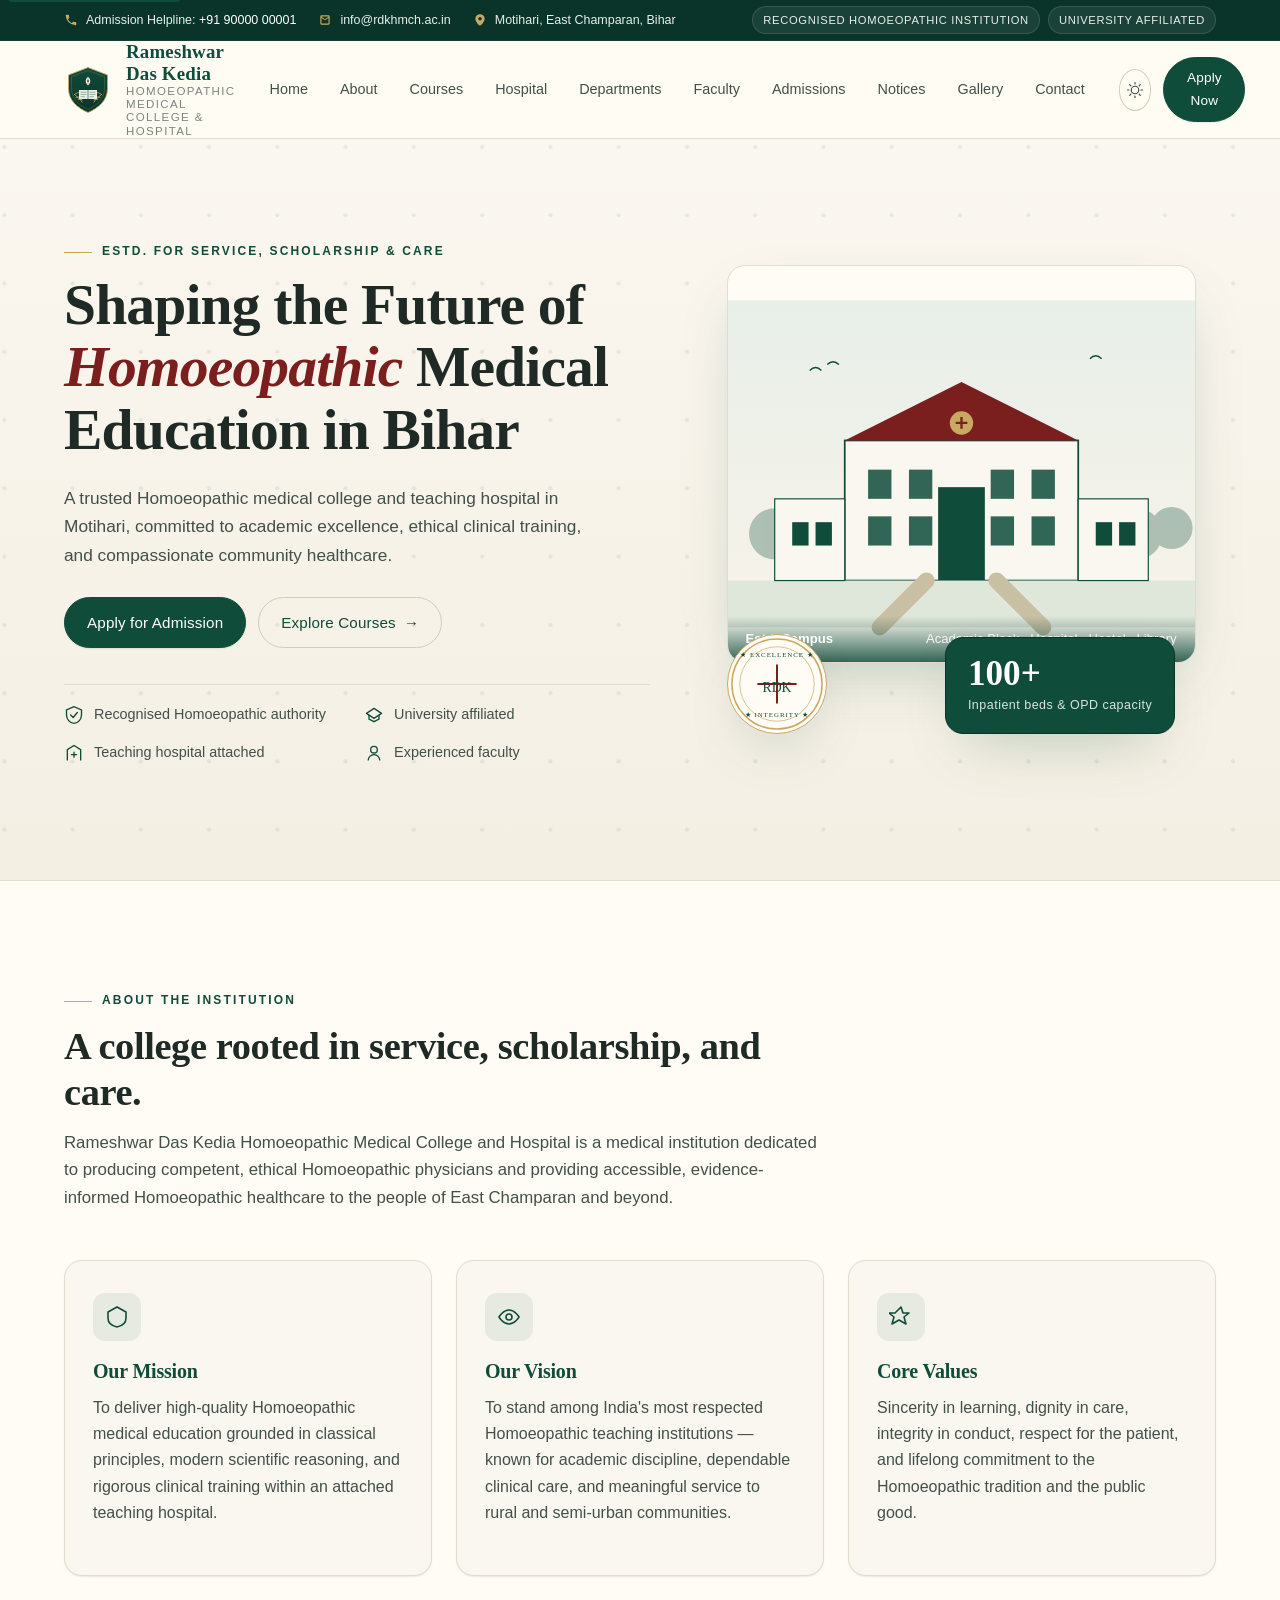
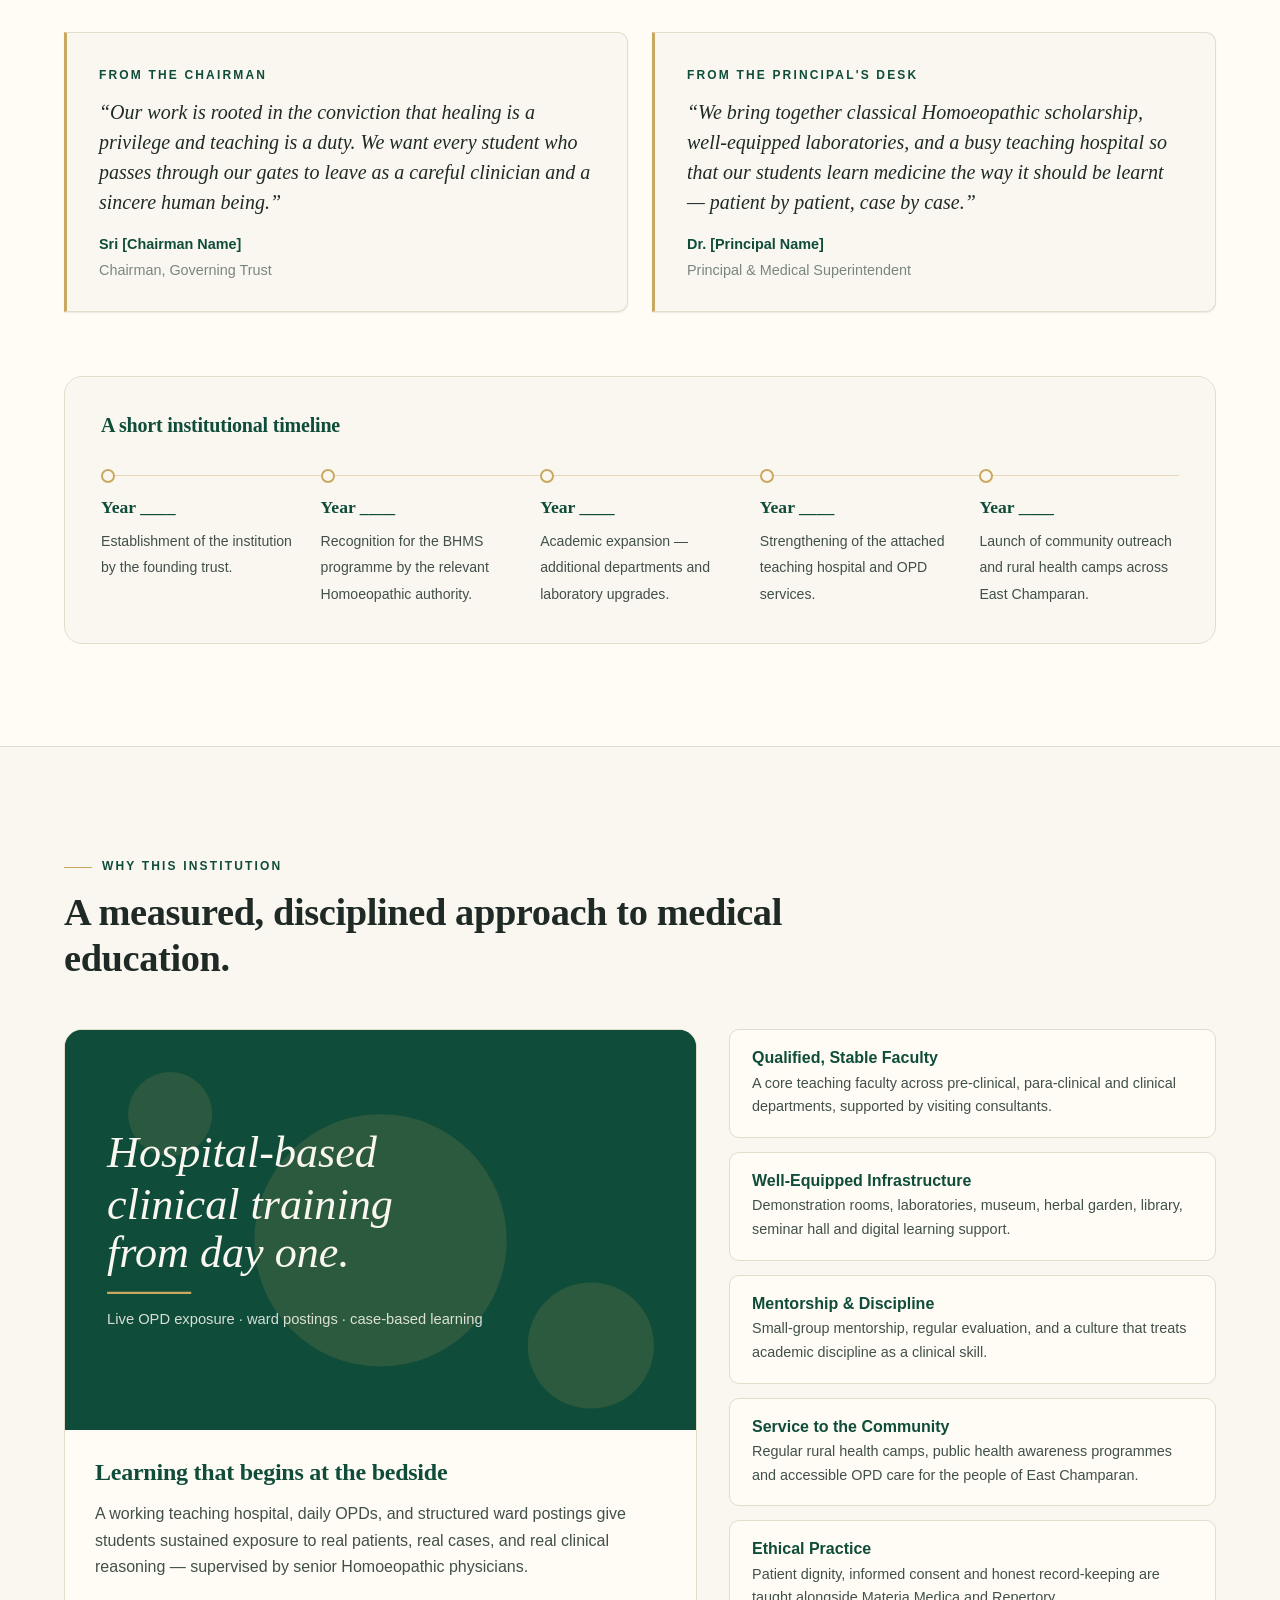
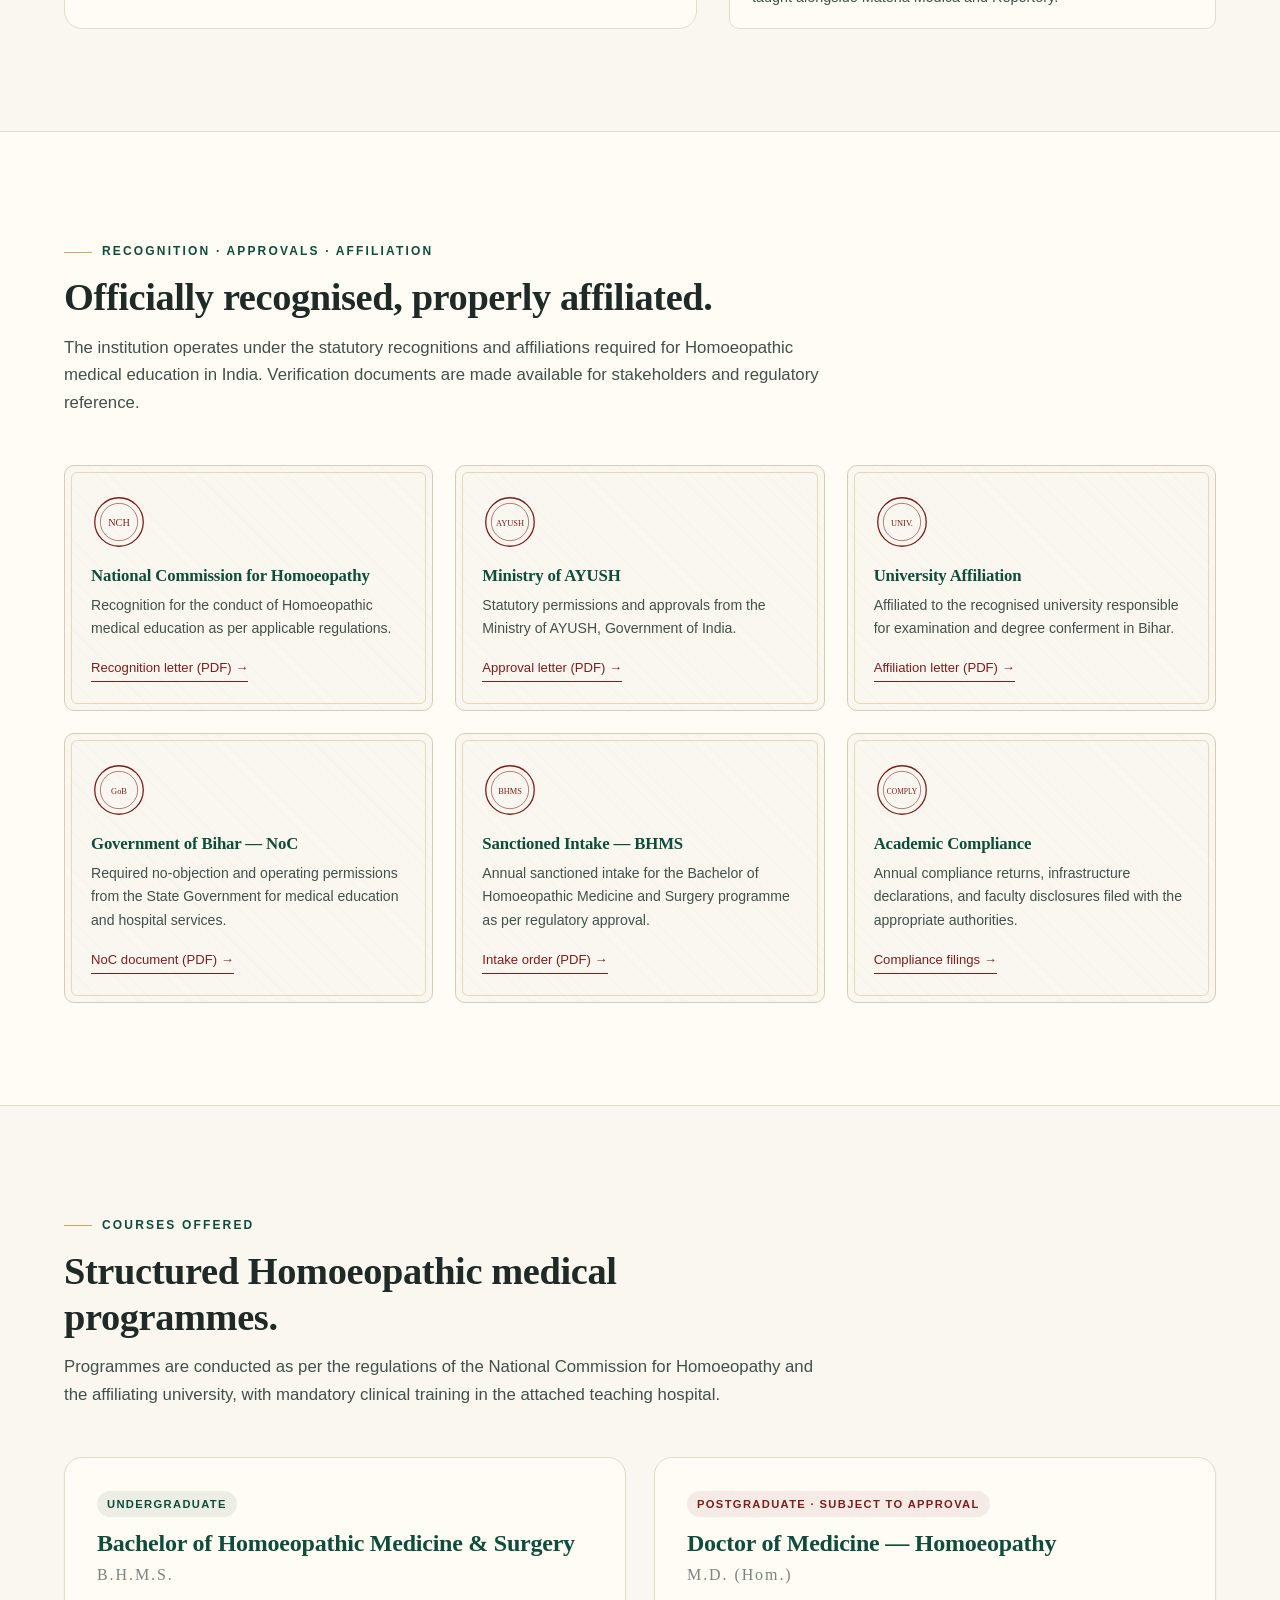
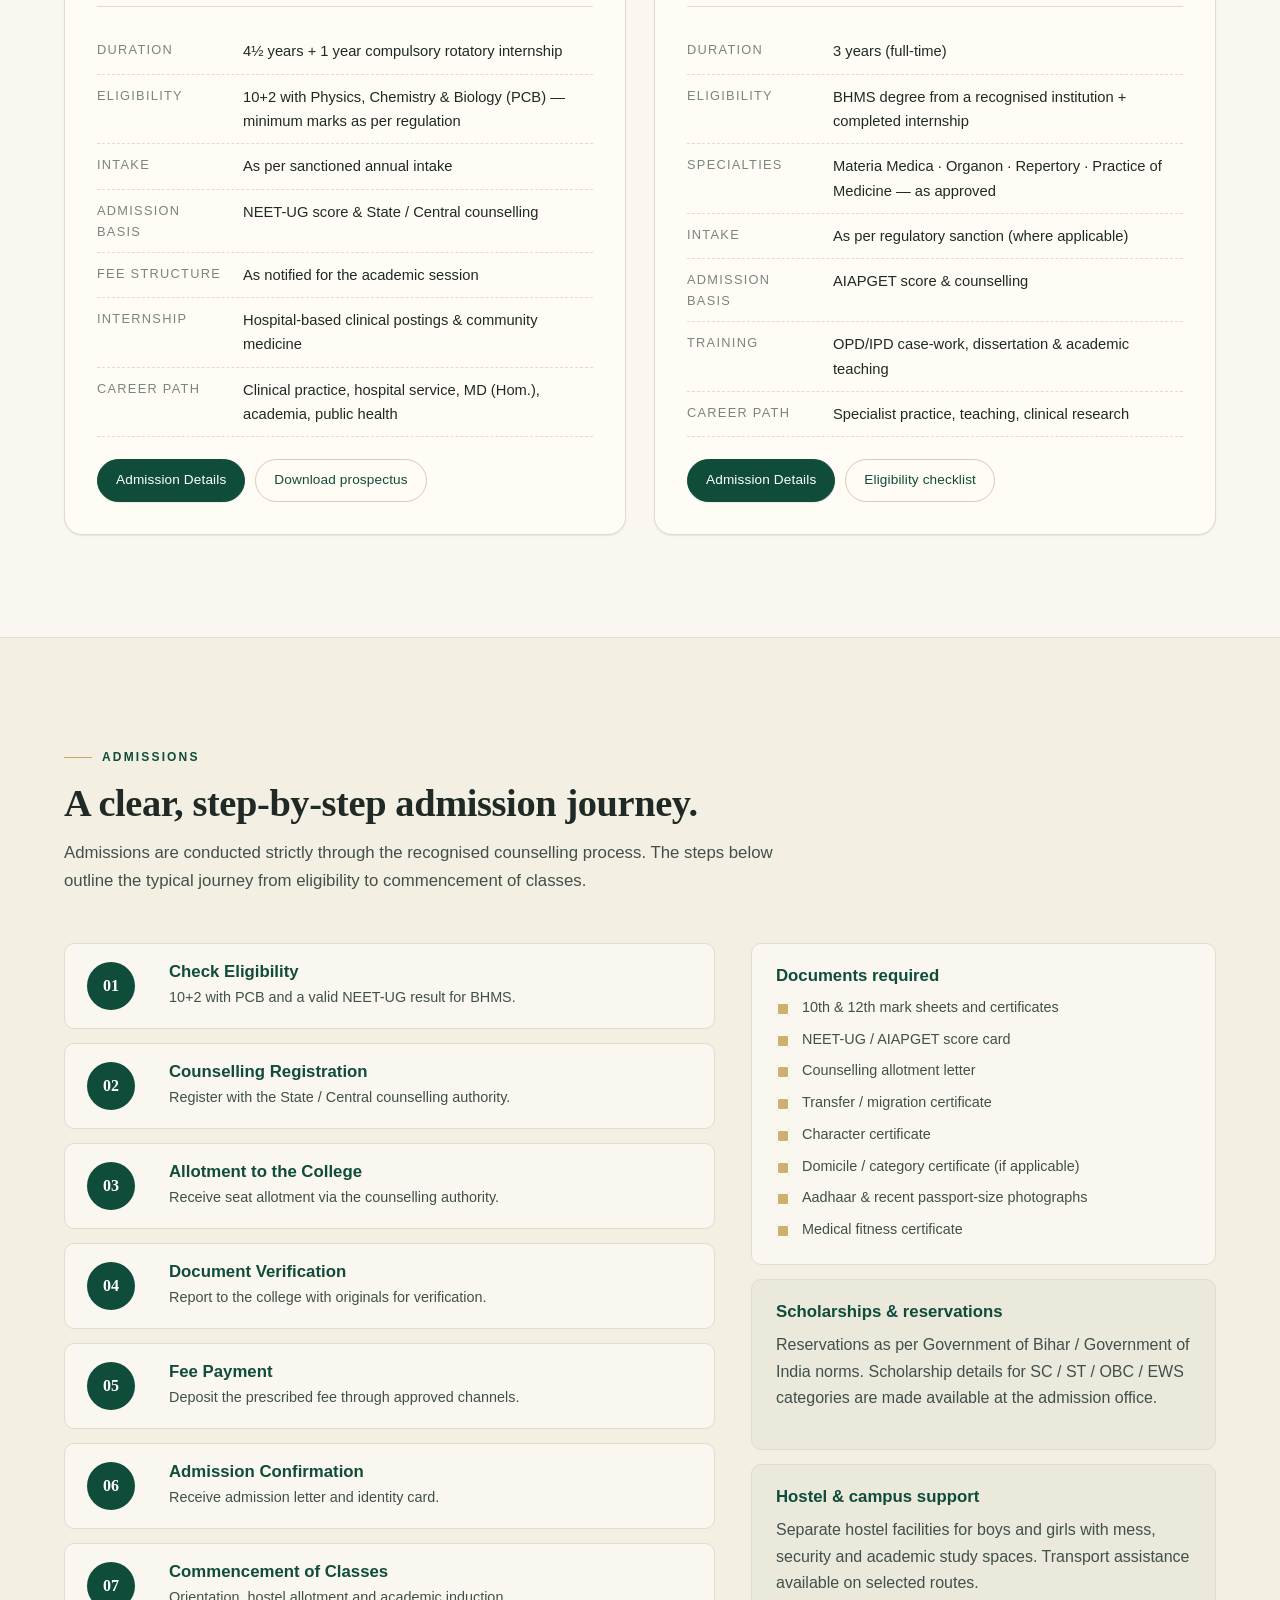
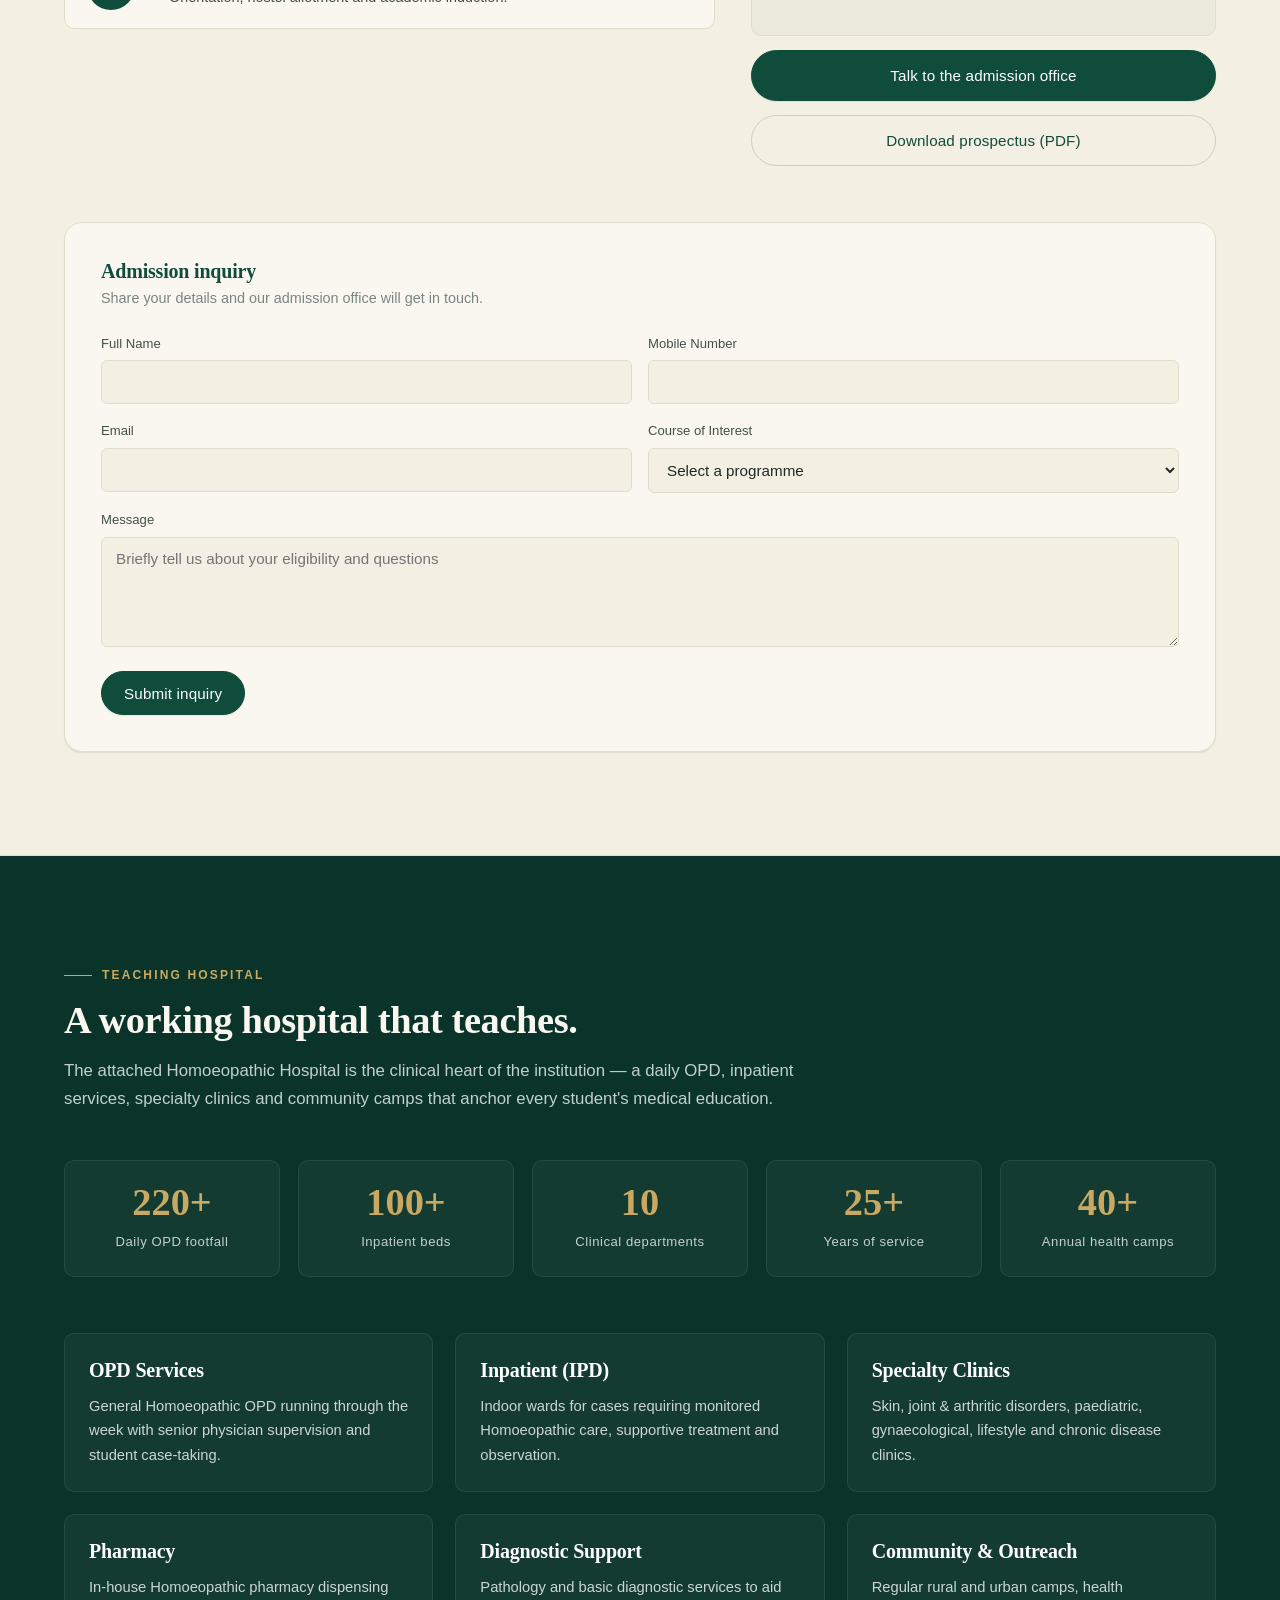
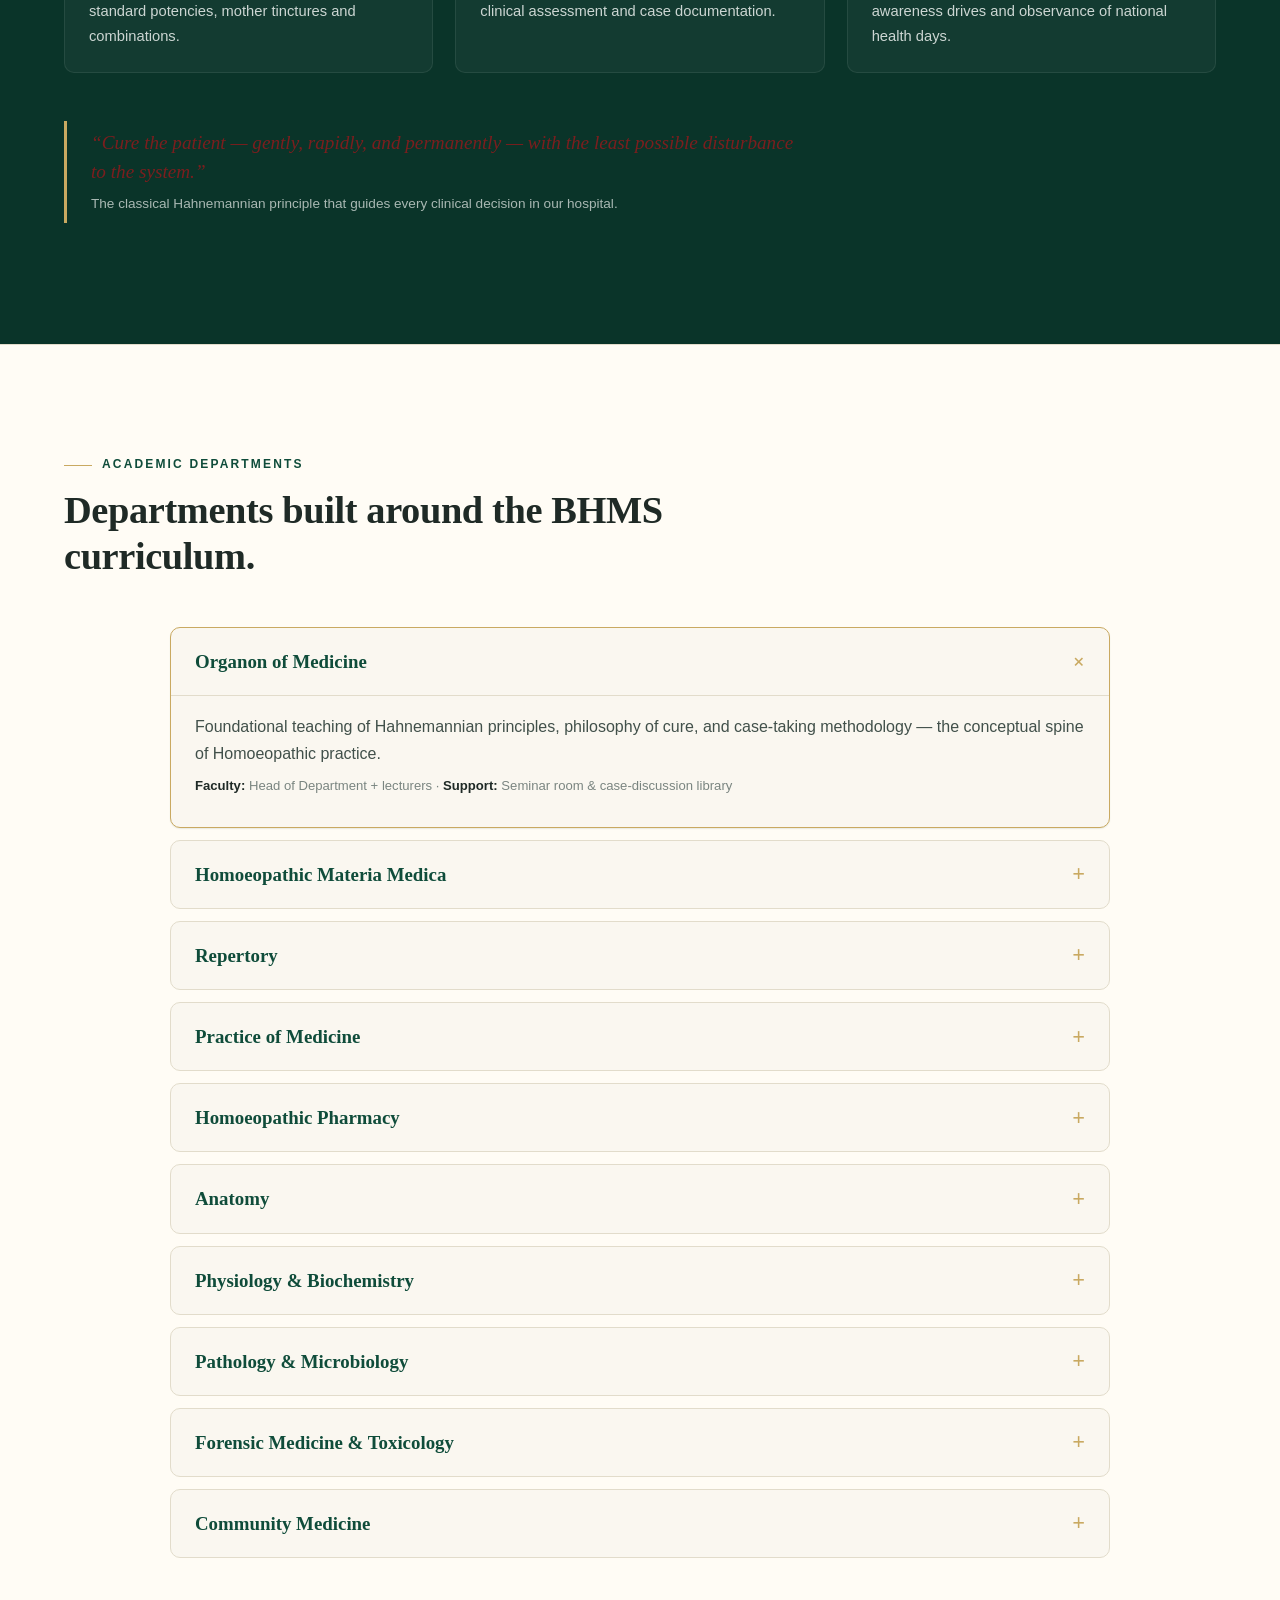
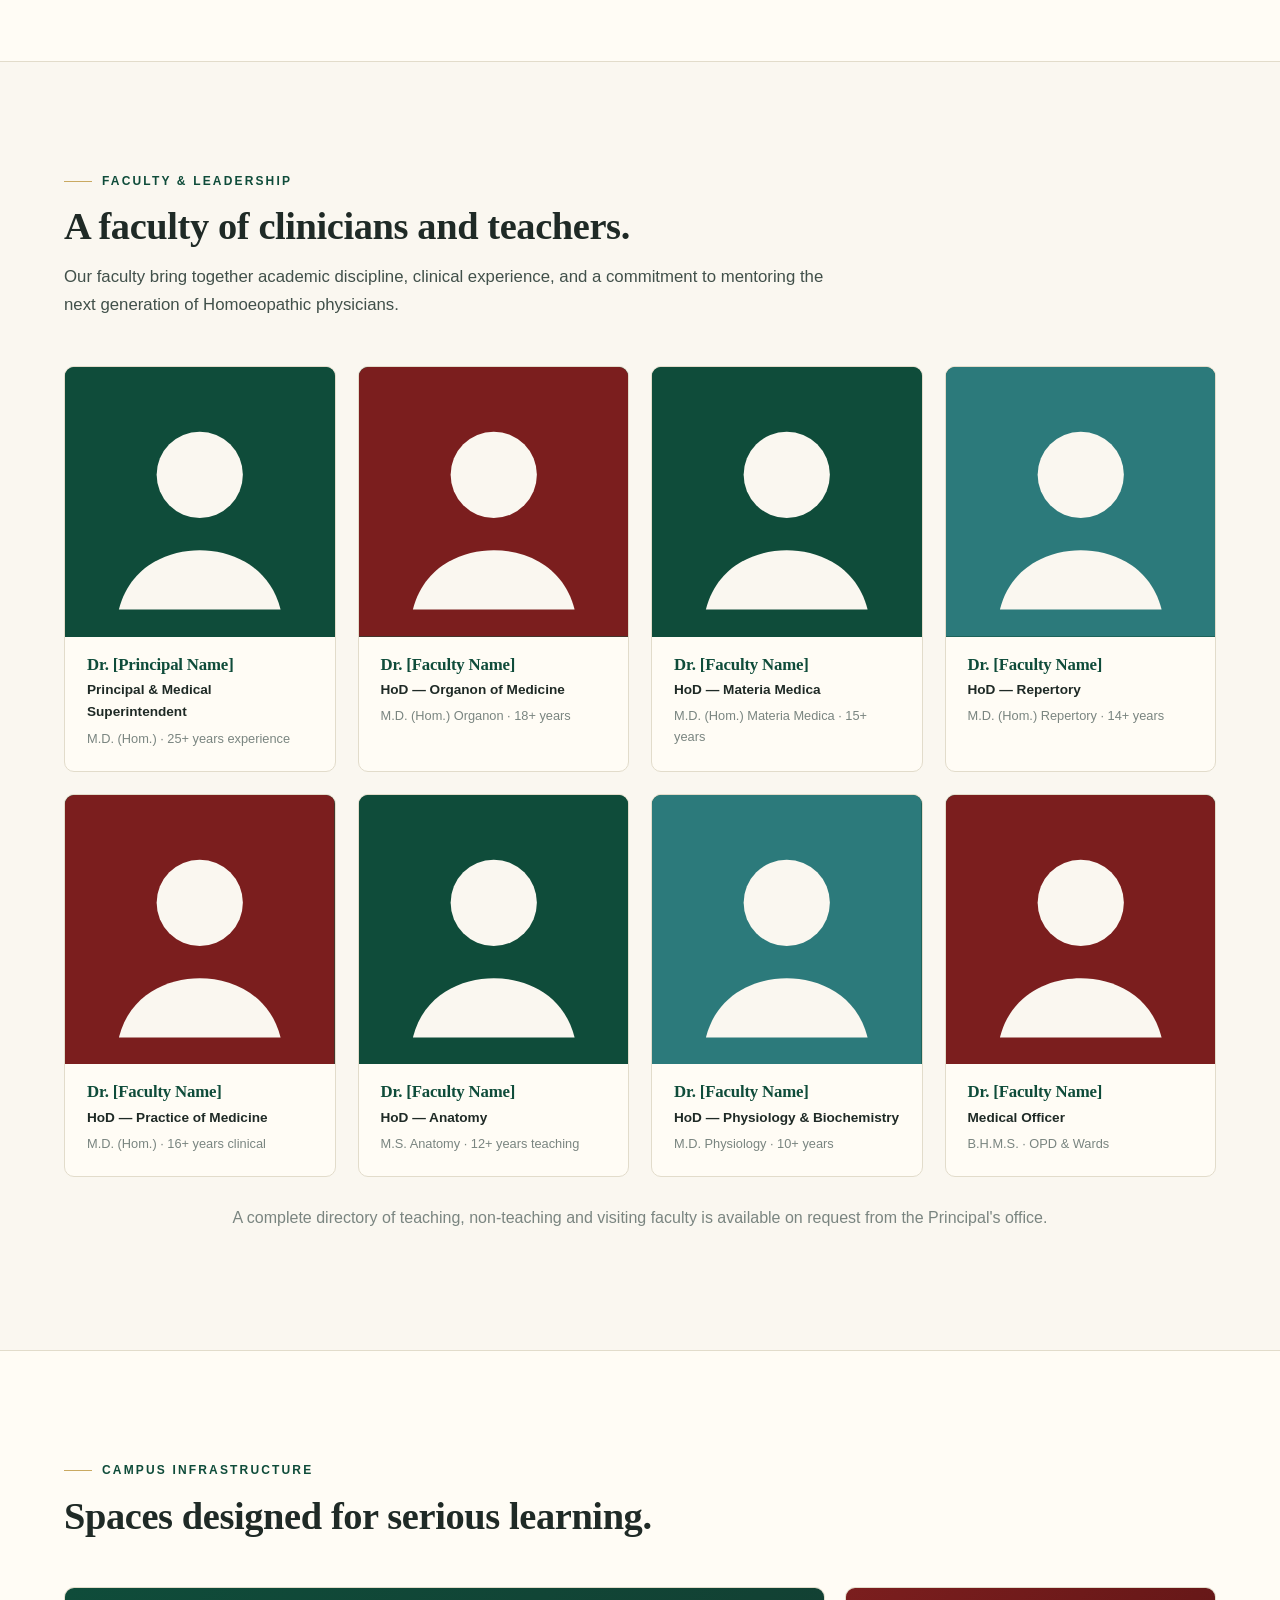
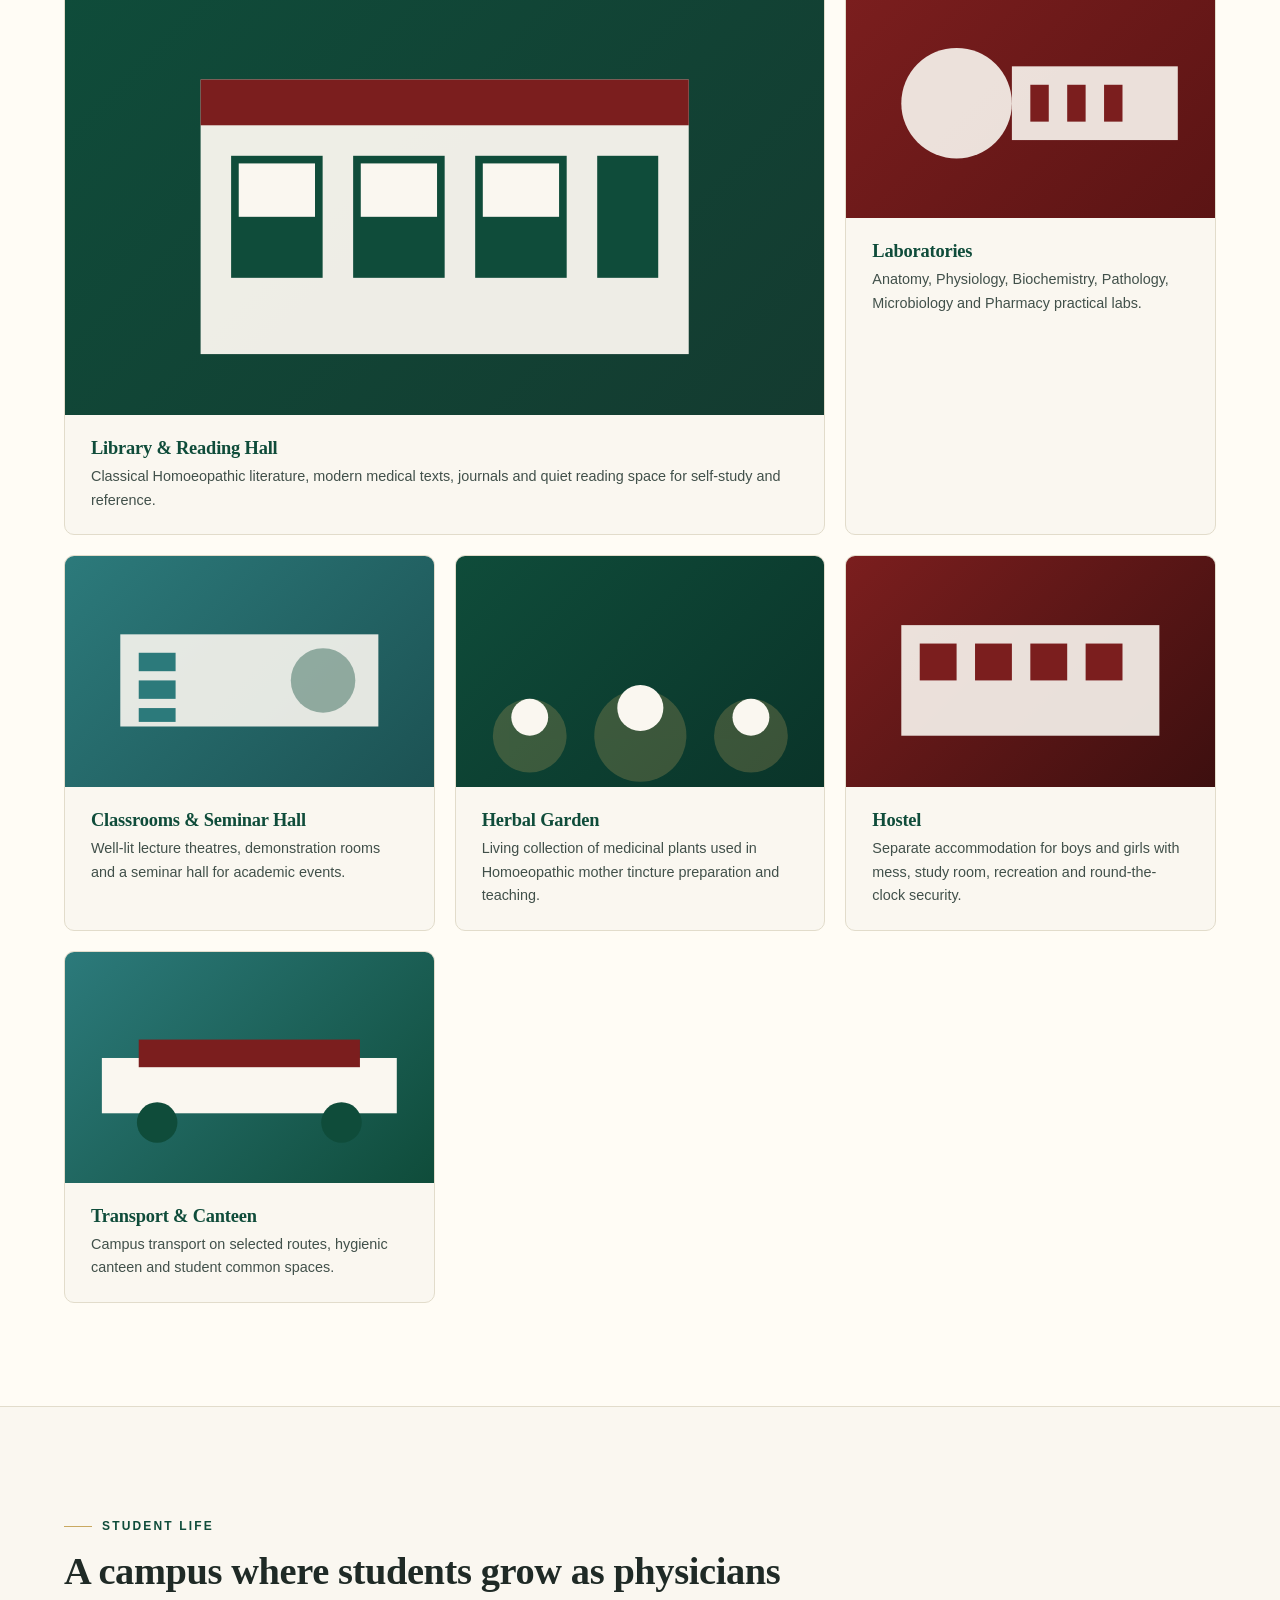
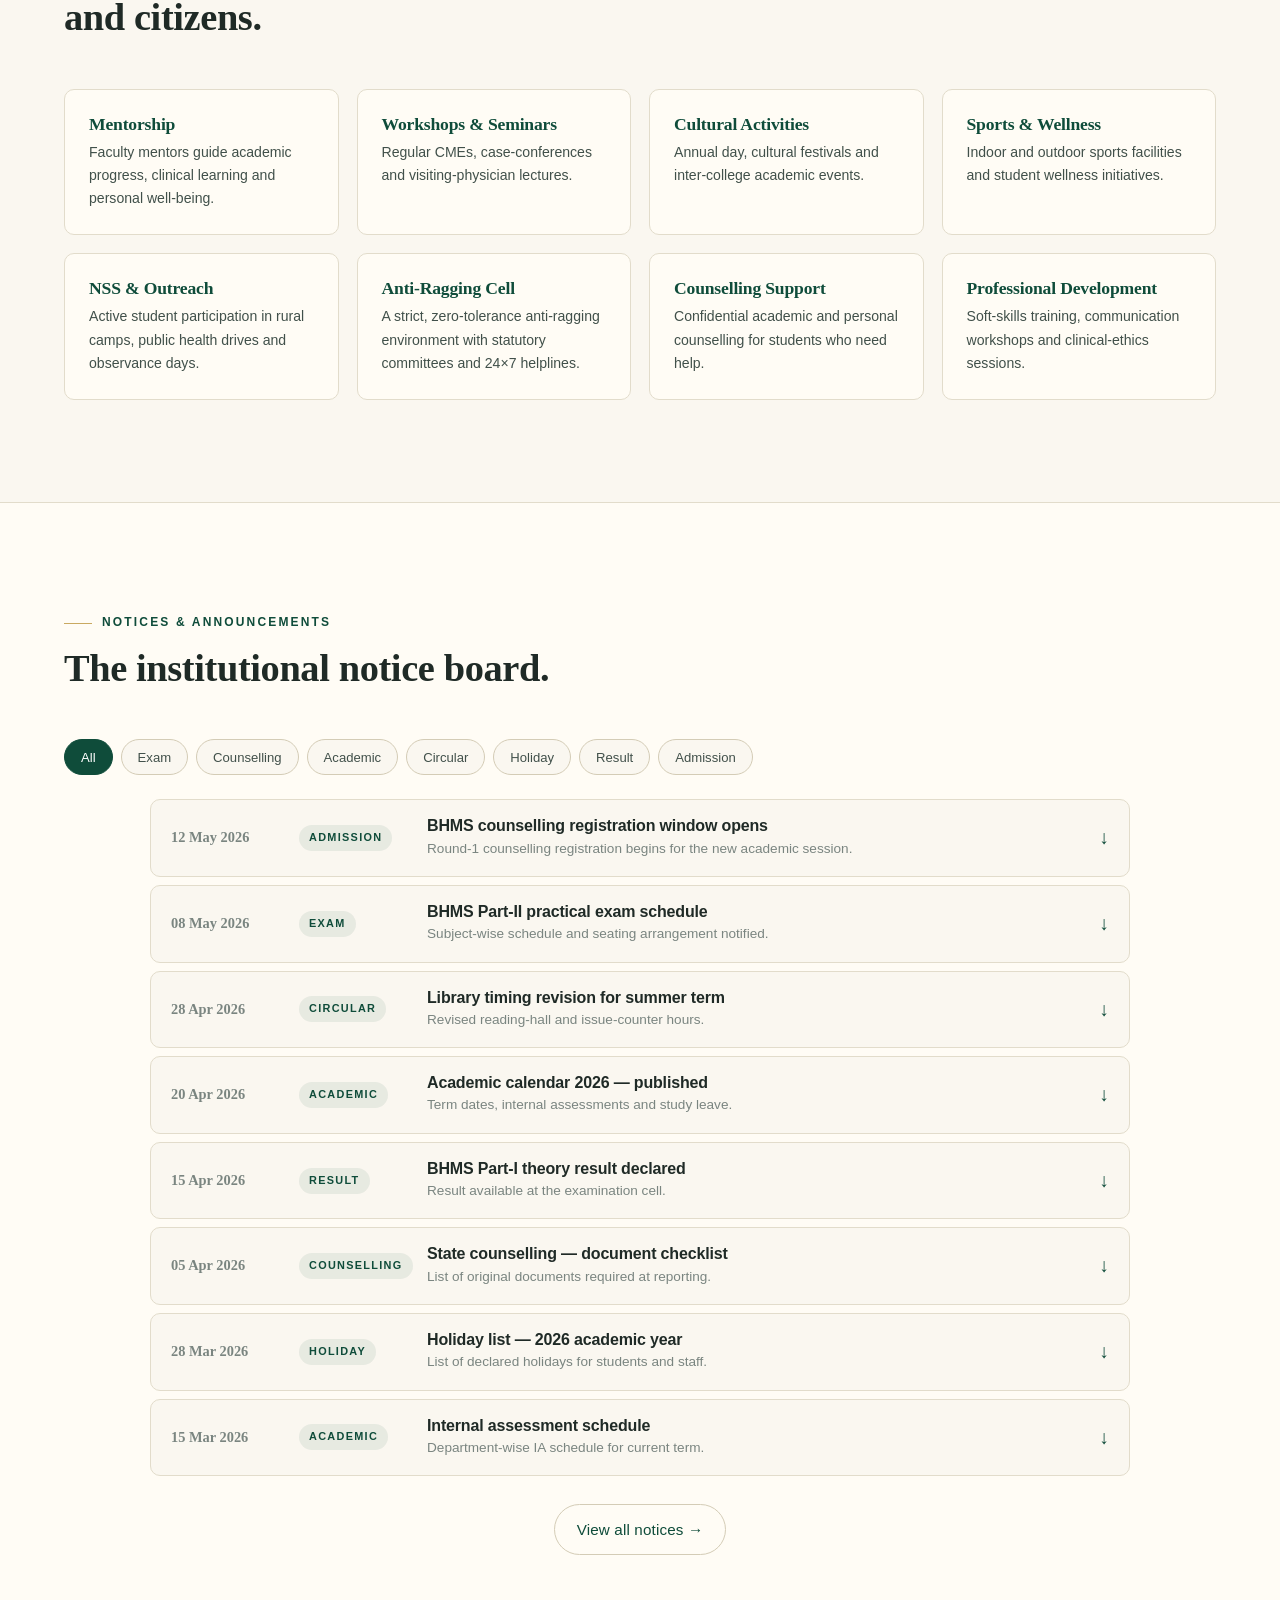
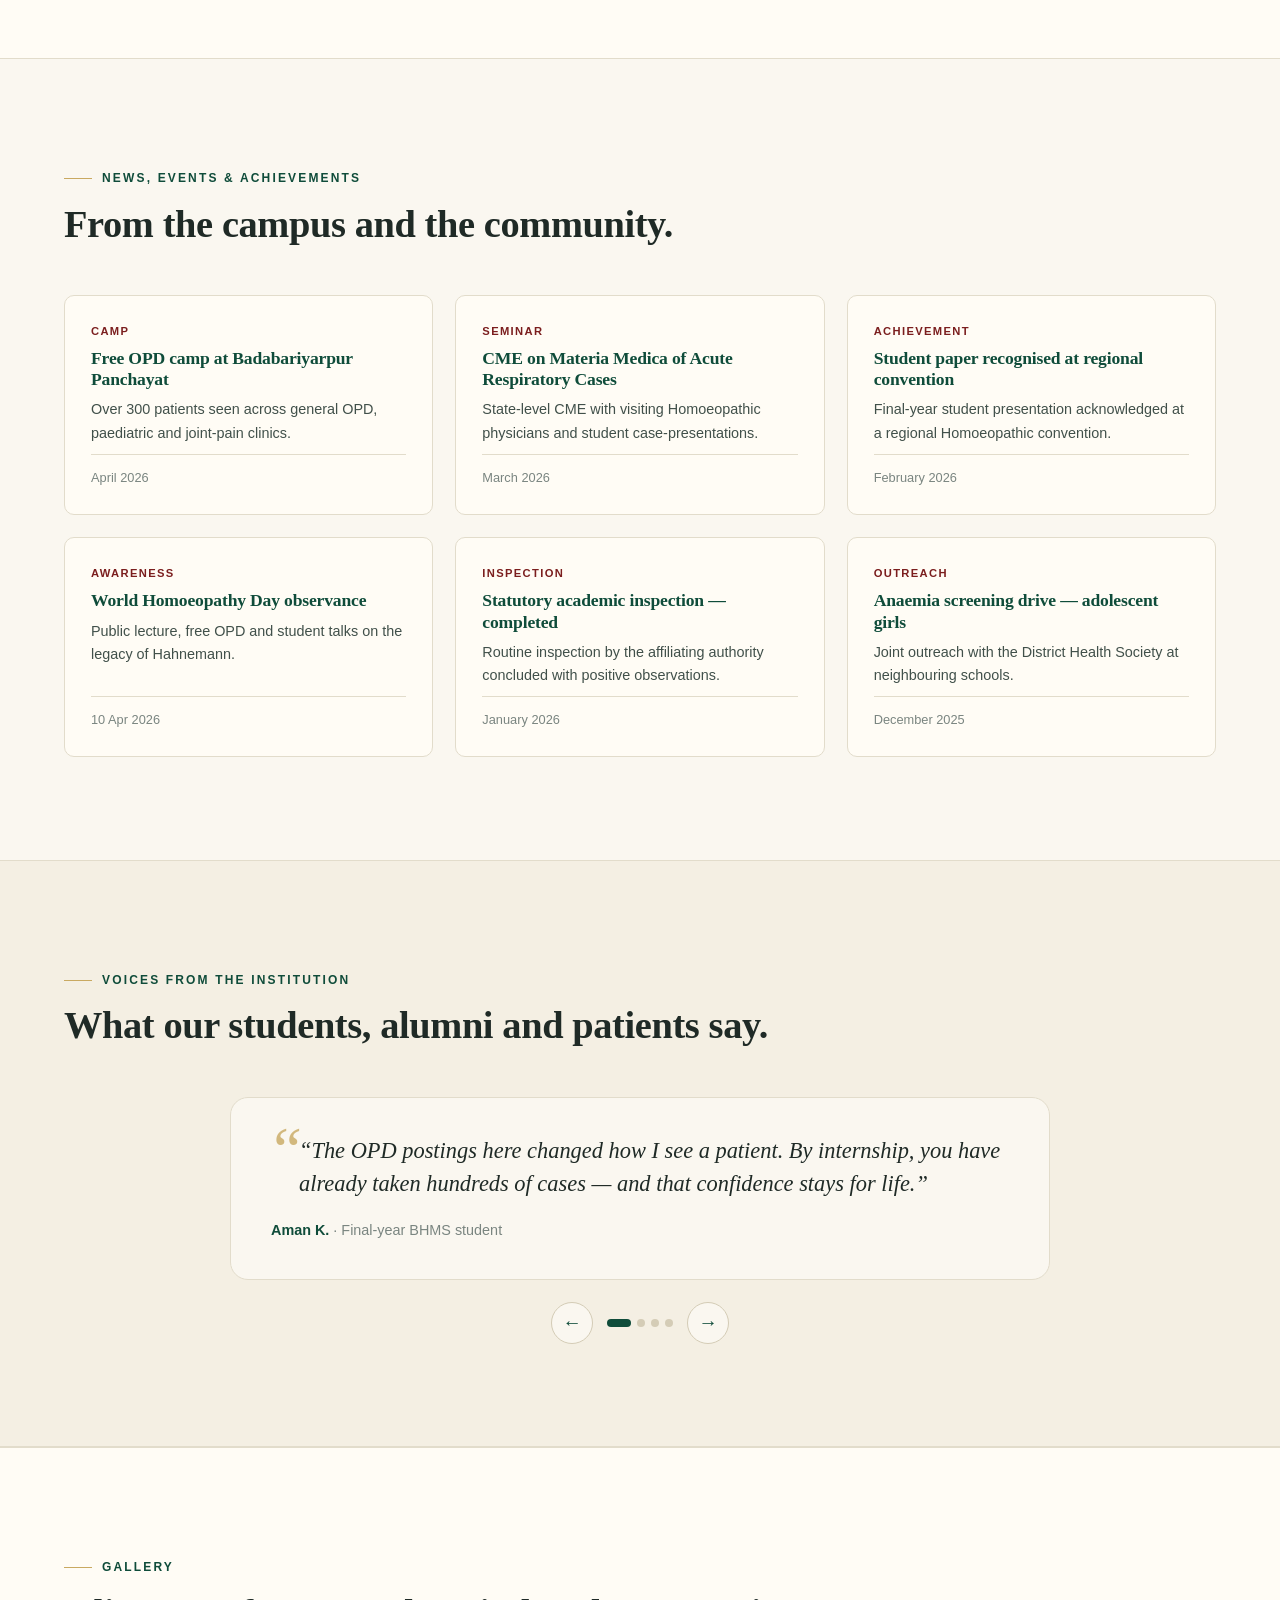
==== RDKHMCH-website.html @ ea6536ee "Add single-file bundle: RDKHMCH-website.html A standalone HTML build with CSS, JS and favicon inline" ====
<!doctype html>
<html lang="en" data-theme="light">
<head>
  <meta charset="utf-8" />
  <meta name="viewport" content="width=device-width, initial-scale=1, viewport-fit=cover" />
  <meta name="theme-color" content="#0F4C3A" />
  <title>Rameshwar Das Kedia Homoeopathic Medical College and Hospital — Motihari, Bihar</title>
  <meta name="description" content="Rameshwar Das Kedia Homoeopathic Medical College and Hospital, Motihari (East Champaran, Bihar) — a respected Homoeopathic medical college and teaching hospital offering BHMS and post-graduate Homoeopathic education with attached hospital, clinical training, and community healthcare." />
  <meta name="keywords" content="Homoeopathic Medical College in Motihari, Homoeopathic Medical College in Bihar, BHMS Admission Bihar, Homoeopathic Hospital East Champaran, Homoeopathic Teaching Hospital, Medical College Motihari, Rameshwar Das Kedia Homoeopathic Medical College" />
  <meta name="author" content="Rameshwar Das Kedia Homoeopathic Medical College and Hospital" />

  <meta property="og:type" content="website" />
  <meta property="og:title" content="Rameshwar Das Kedia Homoeopathic Medical College and Hospital" />
  <meta property="og:description" content="A respected Homoeopathic medical college and teaching hospital in Motihari, East Champaran, Bihar — offering BHMS education, clinical training, and community healthcare." />
  <meta property="og:locale" content="en_IN" />

  <link rel="icon" type="image/svg+xml" href="[data-uri]" />
  <style>
/* =========================================================
   Rameshwar Das Kedia Homoeopathic Medical College & Hospital
   Styles — premium institutional design system
   ========================================================= */

:root {
  /* palette */
  --ivory: #FAF7F0;
  --warm-white: #FFFCF5;
  --paper: #F4EFE3;
  --green: #0F4C3A;
  --green-deep: #0a3429;
  --teal: #2C7A7B;
  --maroon: #7B1E1E;
  --gold: #C9A961;
  --gold-soft: #e2cf9a;
  --ink: #1f2a26;
  --ink-2: #41504a;
  --muted: #7a8580;
  --line: #e2dccb;
  --line-2: #d4ccb6;

  /* tokens */
  --bg: var(--ivory);
  --bg-elev: var(--warm-white);
  --bg-soft: var(--paper);
  --fg: var(--ink);
  --fg-2: var(--ink-2);
  --fg-mute: var(--muted);
  --brand: var(--green);
  --brand-deep: var(--green-deep);
  --accent: var(--gold);
  --accent-strong: var(--maroon);
  --border: var(--line);
  --border-strong: var(--line-2);

  --radius-sm: 6px;
  --radius: 10px;
  --radius-lg: 18px;

  --shadow-sm: 0 1px 2px rgba(15,76,58,.06), 0 1px 1px rgba(15,76,58,.04);
  --shadow: 0 8px 22px -10px rgba(15,76,58,.18), 0 2px 6px rgba(15,76,58,.06);
  --shadow-lg: 0 24px 60px -22px rgba(15,76,58,.28);

  --serif: "Iowan Old Style", "Palatino Linotype", Palatino, "Hoefler Text", "Book Antiqua", Garamond, Georgia, "Times New Roman", serif;
  --sans: -apple-system, BlinkMacSystemFont, "Segoe UI", Roboto, "Helvetica Neue", Arial, system-ui, sans-serif;

  --header-h: 76px;
  --topbar-h: 38px;
  --container: 1200px;
}

[data-theme="dark"] {
  --bg: #0d1714;
  --bg-elev: #122220;
  --bg-soft: #16302a;
  --fg: #ecf1ee;
  --fg-2: #c5d0cb;
  --fg-mute: #95a39e;
  --brand: #6db3a0;
  --brand-deep: #4f9a86;
  --accent: #d8b974;
  --accent-strong: #d97070;
  --border: #1f3a33;
  --border-strong: #2c4f47;
  --paper: #16302a;
  --shadow-sm: 0 1px 2px rgba(0,0,0,.4);
  --shadow: 0 8px 22px -10px rgba(0,0,0,.5), 0 2px 6px rgba(0,0,0,.3);
  --shadow-lg: 0 24px 60px -22px rgba(0,0,0,.55);
}

/* ---------- reset / base ---------- */
*, *::before, *::after { box-sizing: border-box; }
html { scroll-behavior: smooth; -webkit-text-size-adjust: 100%; scroll-padding-top: calc(var(--header-h) + 8px); }
@media (prefers-reduced-motion: reduce) { html { scroll-behavior: auto; } *, *::before, *::after { animation-duration: 0.001ms !important; transition-duration: 0.001ms !important; } }

body {
  margin: 0;
  font-family: var(--sans);
  background: var(--bg);
  color: var(--fg);
  font-size: 16px;
  line-height: 1.65;
  -webkit-font-smoothing: antialiased;
  text-rendering: optimizeLegibility;
}

img, svg { max-width: 100%; display: block; }
a { color: var(--brand); text-decoration: none; }
a:hover { color: var(--accent-strong); }
a:focus-visible, button:focus-visible, input:focus-visible, select:focus-visible, textarea:focus-visible, summary:focus-visible {
  outline: 2px solid var(--accent);
  outline-offset: 3px;
  border-radius: 4px;
}
button { font-family: inherit; cursor: pointer; }

h1, h2, h3, h4, h5 { font-family: var(--serif); color: var(--fg); font-weight: 600; line-height: 1.2; letter-spacing: -0.01em; margin: 0 0 .6em; }
h1 { font-size: clamp(2rem, 4.5vw, 3.5rem); }
h2 { font-size: clamp(1.6rem, 3vw, 2.4rem); }
h3 { font-size: 1.25rem; }
h4 { font-size: 1.05rem; font-family: var(--sans); font-weight: 600; letter-spacing: 0; }
h5 { font-family: var(--sans); font-size: .85rem; text-transform: uppercase; letter-spacing: .12em; color: var(--brand); }
p { margin: 0 0 1em; color: var(--fg-2); }
em { font-style: italic; color: var(--accent-strong); }
strong { color: var(--fg); }

.container { width: 100%; max-width: var(--container); margin: 0 auto; padding: 0 24px; }
@media (max-width: 640px) { .container { padding: 0 18px; } }

.skip-link {
  position: absolute; top: -40px; left: 8px; background: var(--brand); color: #fff;
  padding: 8px 14px; border-radius: 4px; z-index: 1000; font-weight: 500;
}
.skip-link:focus { top: 8px; }

/* ---------- helpers ---------- */
.eyebrow {
  display: inline-flex; align-items: center; gap: 10px;
  font-family: var(--sans); font-size: .75rem; font-weight: 600;
  text-transform: uppercase; letter-spacing: .18em;
  color: var(--brand); margin: 0 0 1em;
}
.eyebrow__dash { width: 28px; height: 1px; background: var(--accent); display: inline-block; }
[data-theme="dark"] .eyebrow { color: var(--accent); }

.muted { color: var(--fg-mute); }
.center { text-align: center; }
.ic { width: 18px; height: 18px; flex: none; }
.badge {
  display: inline-block; font-size: .7rem; font-weight: 500; letter-spacing: .06em;
  padding: 4px 10px; border-radius: 999px; text-transform: uppercase;
}
.badge--mute { background: rgba(15,76,58,.08); color: var(--brand); border: 1px solid rgba(15,76,58,.15); }
[data-theme="dark"] .badge--mute { background: rgba(109,179,160,.1); border-color: rgba(109,179,160,.25); color: var(--brand); }

/* buttons */
.btn {
  display: inline-flex; align-items: center; justify-content: center; gap: 8px;
  padding: 12px 22px; border-radius: 999px;
  font-family: var(--sans); font-weight: 500; font-size: .95rem; letter-spacing: .01em;
  border: 1px solid transparent; transition: all .25s ease;
  min-height: 44px; cursor: pointer; text-align: center;
}
.btn--primary { background: var(--brand); color: #fff; border-color: var(--brand); box-shadow: var(--shadow-sm); }
.btn--primary:hover { background: var(--brand-deep); color: #fff; transform: translateY(-1px); box-shadow: var(--shadow); }
.btn--ghost { background: transparent; color: var(--brand); border-color: var(--border-strong); }
.btn--ghost:hover { background: var(--brand); color: #fff; border-color: var(--brand); }
.btn--sm { padding: 9px 18px; font-size: .85rem; min-height: 40px; }

/* ---------- top bar ---------- */
.topbar {
  background: var(--brand-deep); color: #e7efe9;
  font-size: .78rem;
  border-bottom: 1px solid rgba(255,255,255,.05);
}
.topbar__inner { display: flex; align-items: center; justify-content: space-between; gap: 18px; min-height: var(--topbar-h); padding-block: 6px; flex-wrap: wrap; }
.topbar__list { list-style: none; padding: 0; margin: 0; display: flex; gap: 22px; flex-wrap: wrap; }
.topbar__list li { display: inline-flex; align-items: center; gap: 8px; }
.topbar__list .ic { width: 14px; height: 14px; fill: var(--accent); }
.topbar__list strong { color: #fff; font-weight: 500; }
.topbar__meta { display: inline-flex; gap: 8px; flex-wrap: wrap; }
.topbar__meta .badge { background: rgba(255,255,255,.07); color: #e7efe9; border-color: rgba(255,255,255,.12); }
@media (max-width: 720px) {
  .topbar__meta { display: none; }
  .topbar__list { gap: 14px; font-size: .72rem; }
}

/* ---------- header ---------- */
.site-header {
  position: sticky; top: 0; z-index: 100;
  background: rgba(255,252,245,.92);
  backdrop-filter: saturate(180%) blur(12px);
  -webkit-backdrop-filter: saturate(180%) blur(12px);
  border-bottom: 1px solid var(--border);
  transition: box-shadow .3s ease, background .3s ease;
}
[data-theme="dark"] .site-header { background: rgba(13,23,20,.85); }
.site-header.is-scrolled { box-shadow: var(--shadow); }

.header__inner {
  display: flex; align-items: center; justify-content: space-between;
  gap: 20px; min-height: var(--header-h);
}

.brand { display: inline-flex; align-items: center; gap: 14px; color: var(--fg); }
.brand:hover { color: var(--fg); }
.brand__crest { width: 48px; height: 48px; flex: none; display: inline-flex; align-items: center; justify-content: center; }
.brand__text { display: flex; flex-direction: column; line-height: 1.15; }
.brand__name { font-family: var(--serif); font-size: 1.18rem; font-weight: 700; letter-spacing: .01em; color: var(--brand); }
[data-theme="dark"] .brand__name { color: var(--accent); }
.brand__sub { font-size: .72rem; letter-spacing: .12em; text-transform: uppercase; color: var(--fg-mute); font-weight: 500; }

/* nav */
.nav ul {
  display: flex; gap: 4px; list-style: none; padding: 0; margin: 0;
}
.nav a {
  display: inline-block; padding: 10px 14px; border-radius: 8px;
  color: var(--fg-2); font-size: .9rem; font-weight: 500;
  transition: color .2s ease, background .2s ease;
}
.nav a:hover { color: var(--brand); background: rgba(15,76,58,.06); }
[data-theme="dark"] .nav a:hover { background: rgba(109,179,160,.08); color: var(--accent); }

.header__actions { display: inline-flex; align-items: center; gap: 12px; }

.theme-toggle {
  width: 42px; height: 42px; border-radius: 50%;
  border: 1px solid var(--border-strong); background: transparent;
  display: inline-flex; align-items: center; justify-content: center;
  color: var(--fg-2);
}
.theme-toggle:hover { color: var(--brand); border-color: var(--brand); }
.theme-toggle .ic { width: 18px; height: 18px; }
.theme-toggle .ic--moon { display: none; }
[data-theme="dark"] .theme-toggle .ic--sun { display: none; }
[data-theme="dark"] .theme-toggle .ic--moon { display: inline-block; }

.menu-toggle {
  display: none; width: 42px; height: 42px;
  background: transparent; border: 1px solid var(--border-strong); border-radius: 8px;
  flex-direction: column; align-items: center; justify-content: center; gap: 5px;
}
.menu-toggle span { display: block; width: 20px; height: 2px; background: var(--fg); transition: transform .25s ease, opacity .25s ease; }
.menu-toggle[aria-expanded="true"] span:nth-child(1) { transform: translateY(7px) rotate(45deg); }
.menu-toggle[aria-expanded="true"] span:nth-child(2) { opacity: 0; }
.menu-toggle[aria-expanded="true"] span:nth-child(3) { transform: translateY(-7px) rotate(-45deg); }

@media (max-width: 1080px) {
  .nav { display: none; position: absolute; top: 100%; left: 0; right: 0; background: var(--bg-elev); border-bottom: 1px solid var(--border); padding: 16px; box-shadow: var(--shadow); }
  .nav.is-open { display: block; }
  .nav ul { flex-direction: column; gap: 0; }
  .nav a { display: block; padding: 14px 16px; border-bottom: 1px solid var(--border); border-radius: 0; font-size: 1rem; }
  .nav li:last-child a { border-bottom: none; }
  .menu-toggle { display: inline-flex; }
}
@media (max-width: 540px) {
  .brand__sub { display: none; }
  .brand__name { font-size: 1.02rem; line-height: 1.1; max-width: 180px; }
  .header__actions .btn--primary { display: none; }
}

/* ---------- hero ---------- */
.hero {
  position: relative; overflow: hidden;
  background: linear-gradient(180deg, var(--bg) 0%, var(--bg-soft) 100%);
  padding: clamp(48px, 8vw, 96px) 0 clamp(60px, 9vw, 120px);
}
.hero__bg { position: absolute; inset: 0; pointer-events: none; color: var(--brand); opacity: .35; }
.hero__pattern { width: 100%; height: 100%; }

.hero__grid {
  display: grid; grid-template-columns: 1.15fr 1fr; gap: 56px; align-items: center;
  position: relative; z-index: 1;
}
@media (max-width: 960px) { .hero__grid { grid-template-columns: 1fr; gap: 48px; } }

.hero__title {
  font-size: clamp(2.1rem, 5vw, 3.6rem);
  line-height: 1.08; letter-spacing: -0.015em;
  margin-bottom: .4em;
}
.hero__title em { font-style: italic; color: var(--accent-strong); }
[data-theme="dark"] .hero__title em { color: var(--accent); }

.hero__lede { font-size: 1.08rem; max-width: 56ch; color: var(--fg-2); margin-bottom: 28px; }
.hero__cta { display: inline-flex; gap: 12px; flex-wrap: wrap; margin-bottom: 36px; }

.trust-strip {
  list-style: none; padding: 18px 0 0; margin: 0;
  display: grid; grid-template-columns: repeat(2, minmax(0,1fr)); gap: 14px;
  border-top: 1px solid var(--border);
}
.trust-strip li { display: inline-flex; align-items: center; gap: 10px; font-size: .9rem; color: var(--fg-2); }
.trust-strip .ic { color: var(--brand); width: 20px; height: 20px; }
[data-theme="dark"] .trust-strip .ic { color: var(--accent); }
@media (max-width: 480px) { .trust-strip { grid-template-columns: 1fr; } }

/* hero visual */
.hero__visual {
  position: relative; aspect-ratio: 1/1; min-height: 360px;
}
.hero__card {
  position: absolute; background: var(--bg-elev); border: 1px solid var(--border);
  border-radius: var(--radius-lg); box-shadow: var(--shadow-lg); overflow: hidden;
}
.hero__card--main { inset: 4% 4% 18% 4%; }
.illust { width: 100%; height: 100%; display: block; }
.hero__cardfoot {
  position: absolute; left: 0; right: 0; bottom: 0;
  padding: 12px 18px; background: linear-gradient(180deg, transparent, rgba(15,76,58,.85));
  color: #FAF7F0; display: flex; align-items: baseline; justify-content: space-between; gap: 8px;
  font-size: .82rem;
}
.hero__cardfoot strong { color: #fff; font-weight: 600; }

.hero__card--stat {
  bottom: 4%; right: 8%; padding: 18px 22px; min-width: 180px;
  display: flex; flex-direction: column; gap: 4px;
  background: var(--brand); color: #fff; border-color: var(--brand-deep);
}
.hero__card--stat .num { font-family: var(--serif); font-size: 2.2rem; font-weight: 700; line-height: 1; color: #fff; }
.hero__card--stat .lbl { font-size: .78rem; color: rgba(255,255,255,.85); letter-spacing: .04em; }

.hero__card--seal {
  width: 100px; height: 100px; border-radius: 50%; padding: 0;
  bottom: 4%; left: 4%; background: var(--bg-elev); color: var(--brand);
  display: flex; align-items: center; justify-content: center;
  border: 1px solid var(--accent);
}

@media (max-width: 540px) {
  .hero__visual { min-height: 320px; }
  .hero__card--stat { min-width: 150px; padding: 14px 16px; }
  .hero__card--stat .num { font-size: 1.6rem; }
  .hero__card--seal { width: 80px; height: 80px; }
}

/* ---------- section common ---------- */
.section { padding: clamp(56px, 8vw, 104px) 0; position: relative; }
.section--about { background: var(--bg-elev); border-block: 1px solid var(--border); }
.section--why { background: var(--bg); }
.section--recog { background: var(--bg-elev); border-block: 1px solid var(--border); }
.section--courses { background: var(--bg); }
.section--admissions { background: var(--bg-soft); border-block: 1px solid var(--border); }
.section--hospital { background: var(--brand-deep); color: #ecf1ee; }
.section--depts { background: var(--bg-elev); border-block: 1px solid var(--border); }
.section--faculty { background: var(--bg); }
.section--infra { background: var(--bg-elev); border-block: 1px solid var(--border); }
.section--life { background: var(--bg); }
.section--notices { background: var(--bg-elev); border-block: 1px solid var(--border); }
.section--news { background: var(--bg); }
.section--testi { background: var(--bg-soft); border-block: 1px solid var(--border); }
.section--gallery { background: var(--bg-elev); border-block: 1px solid var(--border); }
.section--research { background: var(--bg); }
.section--quick { background: var(--bg-elev); border-block: 1px solid var(--border); }
.section--contact { background: var(--bg); }

.section--hospital h1, .section--hospital h2, .section--hospital h3, .section--hospital h4 { color: #FAF7F0; }
.section--hospital .eyebrow { color: var(--accent); }
.section--hospital p { color: rgba(236,241,238,.82); }
.section--hospital .section-lede { color: rgba(236,241,238,.82); }

.section-head { max-width: 760px; margin-bottom: 48px; }
.section-head--center { margin-inline: auto; text-align: center; }
.section-title { margin-bottom: .35em; }
.section-lede { color: var(--fg-2); font-size: 1.05rem; }

/* ---------- about ---------- */
.about-grid {
  display: grid; grid-template-columns: repeat(3, minmax(0,1fr)); gap: 24px; margin-bottom: 56px;
}
@media (max-width: 880px) { .about-grid { grid-template-columns: 1fr; } }
.about-card {
  background: var(--bg); border: 1px solid var(--border); border-radius: var(--radius-lg);
  padding: 32px 28px; box-shadow: var(--shadow-sm);
}
.about-card__icon {
  width: 48px; height: 48px; border-radius: 12px;
  background: rgba(15,76,58,.08); color: var(--brand);
  display: flex; align-items: center; justify-content: center; margin-bottom: 18px;
}
[data-theme="dark"] .about-card__icon { background: rgba(109,179,160,.12); }
.about-card__icon svg { width: 24px; height: 24px; }
.about-card h3 { color: var(--brand); }
[data-theme="dark"] .about-card h3 { color: var(--accent); }

.message-grid {
  display: grid; grid-template-columns: repeat(2, minmax(0,1fr)); gap: 24px; margin-bottom: 64px;
}
@media (max-width: 880px) { .message-grid { grid-template-columns: 1fr; } }
.message-card {
  background: var(--bg); border-left: 3px solid var(--accent); border-radius: 0 var(--radius) var(--radius) 0;
  padding: 28px 32px; box-shadow: var(--shadow-sm);
  border-top: 1px solid var(--border); border-right: 1px solid var(--border); border-bottom: 1px solid var(--border);
}
.message-card blockquote {
  font-family: var(--serif); font-size: 1.25rem; line-height: 1.5; color: var(--fg);
  margin: 0 0 16px; font-style: italic;
}
.message-card footer { display: flex; flex-direction: column; gap: 2px; font-size: .9rem; color: var(--fg-mute); }
.message-card footer strong { color: var(--brand); }
[data-theme="dark"] .message-card footer strong { color: var(--accent); }

/* timeline */
.timeline { background: var(--bg); border: 1px solid var(--border); border-radius: var(--radius-lg); padding: 36px; }
.timeline__title { color: var(--brand); margin-bottom: 24px; }
[data-theme="dark"] .timeline__title { color: var(--accent); }
.timeline__list { list-style: none; padding: 0; margin: 0; display: grid; grid-template-columns: repeat(5, 1fr); gap: 20px; position: relative; }
.timeline__list::before { content: ""; position: absolute; left: 0; right: 0; top: 14px; height: 1px; background: var(--accent); opacity: .4; }
.timeline__list li { position: relative; padding-top: 32px; }
.timeline__list li::before { content: ""; position: absolute; top: 8px; left: 0; width: 14px; height: 14px; border-radius: 50%; background: var(--bg); border: 2px solid var(--accent); }
.t-year { display: block; font-family: var(--serif); font-weight: 700; font-size: 1.1rem; color: var(--brand); margin-bottom: 6px; }
[data-theme="dark"] .t-year { color: var(--accent); }
.t-text { font-size: .88rem; color: var(--fg-2); }
@media (max-width: 880px) { .timeline__list { grid-template-columns: 1fr 1fr; } .timeline__list::before { display: none; } }
@media (max-width: 540px) { .timeline__list { grid-template-columns: 1fr; } }

/* ---------- why ---------- */
.why-layout { display: grid; grid-template-columns: 1.3fr 1fr; gap: 32px; align-items: stretch; }
@media (max-width: 960px) { .why-layout { grid-template-columns: 1fr; } }

.why-focal {
  display: flex; flex-direction: column; background: var(--bg-elev);
  border: 1px solid var(--border); border-radius: var(--radius-lg); overflow: hidden;
}
.why-focal__media { aspect-ratio: 16/10; background: var(--brand); }
.why-focal__media svg { width: 100%; height: 100%; display: block; }
.why-focal__body { padding: 28px 30px; }
.why-focal__body h3 { font-size: 1.5rem; color: var(--brand); }
[data-theme="dark"] .why-focal__body h3 { color: var(--accent); }

.why-list { list-style: none; padding: 0; margin: 0; display: grid; gap: 14px; align-content: start; }
.why-list li {
  background: var(--bg-elev); border: 1px solid var(--border); border-radius: var(--radius);
  padding: 18px 22px; transition: border-color .2s ease, transform .2s ease;
}
.why-list li:hover { border-color: var(--accent); transform: translateY(-1px); }
.why-list h4 { color: var(--brand); margin-bottom: 4px; font-size: 1rem; }
[data-theme="dark"] .why-list h4 { color: var(--accent); }
.why-list p { font-size: .9rem; margin: 0; }

/* ---------- recognition ---------- */
.cert-grid { display: grid; grid-template-columns: repeat(3, minmax(0,1fr)); gap: 22px; }
@media (max-width: 880px) { .cert-grid { grid-template-columns: 1fr 1fr; } }
@media (max-width: 540px) { .cert-grid { grid-template-columns: 1fr; } }

.cert {
  position: relative; background: var(--bg);
  border: 1px solid var(--border-strong); border-radius: var(--radius);
  padding: 28px 26px; overflow: hidden;
  background-image:
    repeating-linear-gradient(45deg, transparent, transparent 8px, rgba(201,169,97,.04) 8px, rgba(201,169,97,.04) 9px);
}
.cert::before { content: ""; position: absolute; inset: 6px; border: 1px solid var(--accent); opacity: .4; border-radius: calc(var(--radius) - 4px); pointer-events: none; }
.cert__seal { width: 56px; height: 56px; color: var(--maroon); margin-bottom: 16px; }
[data-theme="dark"] .cert__seal { color: var(--accent); }
.cert h3 { font-size: 1.05rem; margin-bottom: 8px; color: var(--brand); }
[data-theme="dark"] .cert h3 { color: var(--accent); }
.cert p { font-size: .88rem; margin-bottom: 14px; }
.cert__link { display: inline-block; font-size: .82rem; font-weight: 500; color: var(--maroon); border-bottom: 1px solid currentColor; padding-bottom: 2px; }
[data-theme="dark"] .cert__link { color: var(--accent); }

/* ---------- courses ---------- */
.course-grid { display: grid; grid-template-columns: 1fr 1fr; gap: 28px; }
@media (max-width: 880px) { .course-grid { grid-template-columns: 1fr; } }

.course {
  background: var(--bg-elev); border: 1px solid var(--border); border-radius: var(--radius-lg);
  padding: 32px; box-shadow: var(--shadow-sm); display: flex; flex-direction: column;
}
.course__head { border-bottom: 1px solid var(--border); padding-bottom: 18px; margin-bottom: 22px; }
.course__badge {
  display: inline-block; font-size: .7rem; font-weight: 600; letter-spacing: .12em; text-transform: uppercase;
  padding: 4px 10px; border-radius: 999px; background: rgba(15,76,58,.08); color: var(--brand); margin-bottom: 12px;
}
[data-theme="dark"] .course__badge { background: rgba(109,179,160,.12); color: var(--accent); }
.course__badge--alt { background: rgba(123,30,30,.08); color: var(--maroon); }
[data-theme="dark"] .course__badge--alt { background: rgba(217,112,112,.12); color: var(--accent-strong); }
.course__head h3 { margin-bottom: 4px; font-size: 1.5rem; color: var(--brand); }
[data-theme="dark"] .course__head h3 { color: var(--accent); }
.course__abbr { font-family: var(--serif); font-size: 1rem; color: var(--fg-mute); letter-spacing: .12em; margin: 0; }

.course__meta { display: grid; grid-template-columns: 1fr; gap: 0; margin: 0 0 22px; flex: 1; }
.course__meta > div { display: grid; grid-template-columns: 130px 1fr; gap: 16px; padding: 10px 0; border-bottom: 1px dashed var(--border); }
.course__meta dt { font-size: .8rem; text-transform: uppercase; letter-spacing: .1em; color: var(--fg-mute); font-weight: 500; }
.course__meta dd { margin: 0; color: var(--fg); font-size: .92rem; }
@media (max-width: 540px) { .course__meta > div { grid-template-columns: 1fr; gap: 4px; } }

.course__cta { display: flex; gap: 10px; flex-wrap: wrap; }

/* ---------- admissions ---------- */
.adm-grid { display: grid; grid-template-columns: 1.4fr 1fr; gap: 36px; align-items: start; margin-bottom: 56px; }
@media (max-width: 960px) { .adm-grid { grid-template-columns: 1fr; } }

.steps { list-style: none; padding: 0; margin: 0; display: grid; gap: 14px; }
.step {
  display: grid; grid-template-columns: 64px 1fr; gap: 18px; align-items: start;
  background: var(--bg); border: 1px solid var(--border); border-radius: var(--radius); padding: 18px 22px;
}
.step__num {
  display: inline-flex; align-items: center; justify-content: center;
  width: 48px; height: 48px; border-radius: 50%;
  background: var(--brand); color: #fff; font-family: var(--serif); font-weight: 700;
}
.step h4 { color: var(--brand); margin-bottom: 4px; }
[data-theme="dark"] .step h4 { color: var(--accent); }
.step p { margin: 0; font-size: .9rem; }

.adm-side { display: flex; flex-direction: column; gap: 14px; }
.adm-card { background: var(--bg); border: 1px solid var(--border); border-radius: var(--radius); padding: 22px 24px; }
.adm-card--soft { background: rgba(15,76,58,.04); }
[data-theme="dark"] .adm-card--soft { background: rgba(109,179,160,.06); }
.adm-card h4 { color: var(--brand); margin-bottom: 10px; }
[data-theme="dark"] .adm-card h4 { color: var(--accent); }
.checklist { list-style: none; padding: 0; margin: 0; display: grid; gap: 8px; font-size: .9rem; color: var(--fg-2); }
.checklist li { display: grid; grid-template-columns: 18px 1fr; gap: 8px; align-items: start; }
.checklist li::before { content: ""; width: 14px; height: 14px; margin-top: 6px; border-radius: 3px; background: var(--accent); opacity: .9; box-shadow: inset 0 0 0 2px var(--bg); }

/* inquiry form */
.inquiry {
  background: var(--bg); border: 1px solid var(--border); border-radius: var(--radius-lg);
  padding: 36px; box-shadow: var(--shadow-sm);
}
.inquiry h3 { color: var(--brand); margin-bottom: 4px; }
[data-theme="dark"] .inquiry h3 { color: var(--accent); }
.inquiry__lede { color: var(--fg-mute); margin-bottom: 22px; font-size: .9rem; }
.inquiry .grid { display: grid; grid-template-columns: 1fr 1fr; gap: 16px; margin-bottom: 18px; }
.inquiry .span-2 { grid-column: 1 / -1; }
@media (max-width: 640px) { .inquiry .grid { grid-template-columns: 1fr; } }
.inquiry label { display: block; font-size: .82rem; font-weight: 500; color: var(--fg-2); }
.inquiry input, .inquiry select, .inquiry textarea {
  width: 100%; margin-top: 6px; padding: 12px 14px; min-height: 44px;
  font-family: inherit; font-size: .95rem; color: var(--fg);
  background: var(--bg-soft); border: 1px solid var(--border); border-radius: var(--radius-sm);
  transition: border-color .2s ease, background .2s ease;
}
.inquiry textarea { resize: vertical; min-height: 110px; }
.inquiry input:focus, .inquiry select:focus, .inquiry textarea:focus {
  border-color: var(--brand); background: var(--bg-elev); outline: none;
}
.inquiry__actions { display: flex; align-items: center; gap: 16px; flex-wrap: wrap; }
.form-status { font-size: .88rem; color: var(--brand); font-weight: 500; }
[data-theme="dark"] .form-status { color: var(--accent); }

/* ---------- hospital ---------- */
.section--hospital .section-head { color: #ecf1ee; }

.stats {
  list-style: none; padding: 0; margin: 0 0 56px;
  display: grid; grid-template-columns: repeat(5, 1fr); gap: 18px;
}
.stat {
  background: rgba(255,255,255,.04); border: 1px solid rgba(255,255,255,.08);
  border-radius: var(--radius); padding: 22px; text-align: center;
}
.stat__num { display: block; font-family: var(--serif); font-size: 2.4rem; font-weight: 700; color: var(--accent); line-height: 1; margin-bottom: 6px; }
.stat__lbl { font-size: .82rem; color: rgba(236,241,238,.82); letter-spacing: .04em; }
@media (max-width: 880px) { .stats { grid-template-columns: repeat(2, 1fr); } }
@media (max-width: 480px) { .stat__num { font-size: 1.8rem; } }

.hosp-grid { display: grid; grid-template-columns: repeat(3, 1fr); gap: 22px; margin-bottom: 48px; }
@media (max-width: 880px) { .hosp-grid { grid-template-columns: 1fr 1fr; } }
@media (max-width: 540px) { .hosp-grid { grid-template-columns: 1fr; } }
.hosp { background: rgba(255,255,255,.04); border: 1px solid rgba(255,255,255,.08); border-radius: var(--radius); padding: 24px; }
.hosp h3 { color: #fff; }
.hosp p { color: rgba(236,241,238,.85); margin: 0; font-size: .92rem; }

.hosp-philosophy {
  border-left: 3px solid var(--accent); padding: 8px 24px; max-width: 760px;
  font-family: var(--serif); font-size: 1.2rem; color: #fff; line-height: 1.5;
}
.hosp-philosophy span { display: block; margin-top: 8px; font-family: var(--sans); font-size: .85rem; color: rgba(236,241,238,.7); font-style: normal; }

/* ---------- departments ---------- */
.dept-list { display: grid; gap: 12px; max-width: 940px; margin: 0 auto; }
.dept {
  background: var(--bg); border: 1px solid var(--border); border-radius: var(--radius);
  overflow: hidden; transition: box-shadow .2s ease, border-color .2s ease;
}
.dept[open] { border-color: var(--accent); box-shadow: var(--shadow-sm); }
.dept summary {
  display: flex; align-items: center; justify-content: space-between; gap: 16px;
  padding: 18px 24px; cursor: pointer; list-style: none;
  font-family: var(--serif); font-size: 1.18rem; color: var(--brand); font-weight: 600;
}
[data-theme="dark"] .dept summary { color: var(--accent); }
.dept summary::-webkit-details-marker { display: none; }
.dept__chev { font-size: 1.4rem; color: var(--accent); transition: transform .25s ease; line-height: 1; }
.dept[open] .dept__chev { transform: rotate(45deg); }
.dept__body { padding: 0 24px 22px; border-top: 1px solid var(--border); padding-top: 18px; }
.dept__body p { margin-bottom: 8px; }
.dept__meta { font-size: .82rem; color: var(--fg-mute); }

/* ---------- faculty ---------- */
.faculty-grid { display: grid; grid-template-columns: repeat(4, 1fr); gap: 22px; margin-bottom: 28px; }
@media (max-width: 1080px) { .faculty-grid { grid-template-columns: repeat(3, 1fr); } }
@media (max-width: 720px) { .faculty-grid { grid-template-columns: repeat(2, 1fr); } }
@media (max-width: 480px) { .faculty-grid { grid-template-columns: 1fr; } }

.fac {
  background: var(--bg-elev); border: 1px solid var(--border); border-radius: var(--radius);
  overflow: hidden; padding: 0 0 22px;
  transition: transform .25s ease, box-shadow .25s ease, border-color .25s ease;
}
.fac:hover { transform: translateY(-2px); box-shadow: var(--shadow); border-color: var(--accent); }
.fac__photo { aspect-ratio: 1/1; background: var(--brand); }
.fac__photo svg { width: 100%; height: 100%; }
.fac h3 { font-size: 1.05rem; margin: 18px 22px 4px; color: var(--brand); }
[data-theme="dark"] .fac h3 { color: var(--accent); }
.fac__role { margin: 0 22px 4px; font-size: .85rem; font-weight: 600; color: var(--fg); }
.fac__qual { margin: 0 22px; font-size: .8rem; color: var(--fg-mute); }

/* ---------- infrastructure ---------- */
.infra-grid { display: grid; grid-template-columns: repeat(3, 1fr); grid-auto-flow: dense; gap: 20px; }
@media (max-width: 880px) { .infra-grid { grid-template-columns: 1fr 1fr; } }
@media (max-width: 540px) { .infra-grid { grid-template-columns: 1fr; } }

.infra {
  margin: 0; background: var(--bg); border: 1px solid var(--border); border-radius: var(--radius);
  overflow: hidden; transition: transform .25s ease, box-shadow .25s ease;
}
.infra:hover { transform: translateY(-2px); box-shadow: var(--shadow); }
.infra--lg { grid-column: span 2; grid-row: span 1; }
@media (max-width: 880px) { .infra--lg { grid-column: span 2; } }
@media (max-width: 540px) { .infra--lg { grid-column: span 1; } }
.infra__img { aspect-ratio: 16/10; }
.infra--lg .infra__img { aspect-ratio: 16/9; }
.infra__img svg { width: 100%; height: 100%; }
.infra figcaption { padding: 22px 26px; }
.infra figcaption h3 { color: var(--brand); margin-bottom: 6px; font-size: 1.15rem; }
[data-theme="dark"] .infra figcaption h3 { color: var(--accent); }
.infra figcaption p { margin: 0; font-size: .9rem; }

/* ---------- student life ---------- */
.life-grid { display: grid; grid-template-columns: repeat(4, 1fr); gap: 18px; }
@media (max-width: 960px) { .life-grid { grid-template-columns: repeat(2, 1fr); } }
@media (max-width: 480px) { .life-grid { grid-template-columns: 1fr; } }
.life {
  background: var(--bg-elev); border: 1px solid var(--border); border-radius: var(--radius);
  padding: 24px; transition: border-color .2s ease, transform .2s ease;
}
.life:hover { border-color: var(--accent); transform: translateY(-2px); }
.life h3 { color: var(--brand); margin-bottom: 6px; font-size: 1.1rem; }
[data-theme="dark"] .life h3 { color: var(--accent); }
.life p { margin: 0; font-size: .88rem; }

/* ---------- notices ---------- */
.notice-toolbar {
  display: flex; flex-wrap: wrap; gap: 8px; margin-bottom: 24px;
}
.chip {
  border: 1px solid var(--border-strong); background: var(--bg);
  padding: 8px 16px; border-radius: 999px; font-size: .82rem; color: var(--fg-2);
  font-weight: 500; transition: all .2s ease; min-height: 36px;
}
.chip:hover { border-color: var(--brand); color: var(--brand); }
.chip--active { background: var(--brand); color: #fff; border-color: var(--brand); }
.chip--active:hover { color: #fff; }

.notices { list-style: none; padding: 0; margin: 0 0 28px; display: grid; gap: 8px; max-width: 980px; margin-inline: auto; }
.notice {
  display: grid; grid-template-columns: 110px 110px 1fr 30px; gap: 18px; align-items: center;
  background: var(--bg); border: 1px solid var(--border); border-radius: var(--radius);
  padding: 16px 20px; transition: border-color .2s ease, transform .2s ease;
}
.notice:hover { border-color: var(--accent); transform: translateX(2px); }
.notice time { font-family: var(--serif); font-size: .9rem; color: var(--fg-mute); font-weight: 600; }
.notice__cat {
  font-size: .68rem; font-weight: 600; letter-spacing: .12em; text-transform: uppercase;
  padding: 4px 10px; border-radius: 999px; background: rgba(15,76,58,.08); color: var(--brand);
  text-align: center; justify-self: start;
}
[data-theme="dark"] .notice__cat { background: rgba(109,179,160,.1); color: var(--accent); }
.notice a { color: var(--fg); }
.notice a:hover { color: var(--brand); }
[data-theme="dark"] .notice a:hover { color: var(--accent); }
.notice h3 { font-family: var(--sans); font-size: 1rem; font-weight: 600; margin: 0 0 2px; color: inherit; }
.notice p { margin: 0; font-size: .85rem; color: var(--fg-mute); }
.notice__dl { color: var(--brand); font-size: 1.2rem; justify-self: end; }
[data-theme="dark"] .notice__dl { color: var(--accent); }
.notice.hide { display: none; }
@media (max-width: 720px) {
  .notice { grid-template-columns: 1fr; gap: 6px; }
  .notice__dl { justify-self: start; }
}

/* ---------- news ---------- */
.news-grid { display: grid; grid-template-columns: repeat(3, 1fr); gap: 22px; }
@media (max-width: 960px) { .news-grid { grid-template-columns: 1fr 1fr; } }
@media (max-width: 540px) { .news-grid { grid-template-columns: 1fr; } }
.news {
  background: var(--bg-elev); border: 1px solid var(--border); border-radius: var(--radius);
  padding: 26px; display: flex; flex-direction: column; gap: 8px;
  transition: transform .2s ease, border-color .2s ease;
}
.news:hover { border-color: var(--accent); transform: translateY(-2px); }
.news__tag { align-self: flex-start; font-size: .7rem; text-transform: uppercase; letter-spacing: .12em; color: var(--maroon); font-weight: 600; }
[data-theme="dark"] .news__tag { color: var(--accent-strong); }
.news h3 { font-size: 1.1rem; margin: 0; color: var(--brand); }
[data-theme="dark"] .news h3 { color: var(--accent); }
.news p { margin: 0; font-size: .9rem; }
.news time { margin-top: auto; font-size: .8rem; color: var(--fg-mute); padding-top: 12px; border-top: 1px solid var(--border); }

/* ---------- testimonials ---------- */
.testi { max-width: 820px; margin: 0 auto; overflow: hidden; }
.testi__track { display: flex; transition: transform .55s ease; }
.t-card {
  flex: 0 0 100%; padding: 36px 40px;
  background: var(--bg); border: 1px solid var(--border); border-radius: var(--radius-lg);
  margin-right: 16px;
}
.t-card p {
  font-family: var(--serif); font-size: 1.4rem; line-height: 1.5; color: var(--fg);
  font-style: italic; margin: 0 0 18px; position: relative; padding-left: 28px;
}
.t-card p::before {
  content: "“"; position: absolute; left: -4px; top: -16px;
  font-size: 4rem; line-height: 1; color: var(--accent); opacity: .8;
}
.t-card footer { font-size: .9rem; color: var(--fg-mute); }
.t-card footer strong { color: var(--brand); }
[data-theme="dark"] .t-card footer strong { color: var(--accent); }

.testi__controls { display: flex; align-items: center; justify-content: center; gap: 14px; margin-top: 22px; }
.t-btn {
  width: 42px; height: 42px; border-radius: 50%; border: 1px solid var(--border-strong);
  background: var(--bg); color: var(--brand); font-size: 1.2rem; line-height: 1;
}
.t-btn:hover { background: var(--brand); color: #fff; border-color: var(--brand); }
.t-dots { display: inline-flex; gap: 6px; }
.t-dot { width: 8px; height: 8px; border-radius: 50%; background: var(--border-strong); border: none; padding: 0; }
.t-dot.is-active { background: var(--brand); width: 24px; border-radius: 4px; }
[data-theme="dark"] .t-dot.is-active { background: var(--accent); }

@media (max-width: 540px) {
  .t-card { padding: 28px 24px; }
  .t-card p { font-size: 1.15rem; padding-left: 18px; }
}

/* ---------- gallery ---------- */
.gallery {
  display: grid; grid-template-columns: repeat(4, 1fr); gap: 14px; grid-auto-flow: dense;
}
@media (max-width: 880px) { .gallery { grid-template-columns: repeat(2, 1fr); } }
.g {
  margin: 0; position: relative; overflow: hidden; border-radius: var(--radius);
  background: var(--c, var(--brand)); aspect-ratio: 4/3;
  transition: transform .35s ease;
}
.g:hover { transform: translateY(-2px); }
.g--tall { grid-row: span 2; aspect-ratio: 4/6; }
.g--wide { grid-column: span 2; aspect-ratio: 8/3; }
@media (max-width: 880px) { .g--wide { grid-column: span 2; } .g--tall { grid-row: auto; aspect-ratio: 4/3; } }
.g svg { width: 100%; height: 100%; object-fit: cover; }
.g figcaption {
  position: absolute; left: 0; right: 0; bottom: 0;
  padding: 14px 18px; color: #FAF7F0; font-size: .85rem; font-weight: 500;
  background: linear-gradient(180deg, transparent, rgba(0,0,0,.6));
}

/* ---------- research ---------- */
.research-grid { display: grid; grid-template-columns: repeat(3, 1fr); gap: 22px; }
@media (max-width: 880px) { .research-grid { grid-template-columns: 1fr 1fr; } }
@media (max-width: 540px) { .research-grid { grid-template-columns: 1fr; } }
.rcard {
  background: var(--bg-elev); border: 1px solid var(--border); border-radius: var(--radius);
  padding: 26px; transition: border-color .2s ease, transform .2s ease;
}
.rcard:hover { border-color: var(--accent); transform: translateY(-2px); }
.rcard h3 { color: var(--brand); margin-bottom: 8px; font-size: 1.1rem; }
[data-theme="dark"] .rcard h3 { color: var(--accent); }
.rcard p { margin: 0; font-size: .9rem; }

/* ---------- quick ---------- */
.quick-grid { list-style: none; padding: 0; margin: 0; display: grid; grid-template-columns: repeat(4, 1fr); gap: 14px; }
@media (max-width: 880px) { .quick-grid { grid-template-columns: repeat(2, 1fr); } }
@media (max-width: 540px) { .quick-grid { grid-template-columns: 1fr; } }
.quick-grid a {
  display: flex; flex-direction: column; gap: 6px;
  background: var(--bg); border: 1px solid var(--border); border-radius: var(--radius);
  padding: 22px 24px; min-height: 100px; color: var(--fg);
  transition: border-color .2s ease, transform .2s ease, background .2s ease;
}
.quick-grid a:hover { border-color: var(--brand); transform: translateY(-2px); background: var(--bg-elev); }
.quick-grid h4 { color: var(--brand); margin: 0; font-size: 1rem; }
[data-theme="dark"] .quick-grid h4 { color: var(--accent); }
.quick-grid span { font-size: .82rem; color: var(--fg-mute); }

/* ---------- contact ---------- */
.contact-wrap { display: grid; grid-template-columns: 1fr 1fr; gap: 48px; align-items: start; }
@media (max-width: 880px) { .contact-wrap { grid-template-columns: 1fr; } }

.contact-addr {
  font-style: normal; font-family: var(--serif); font-size: 1.18rem; line-height: 1.55;
  padding: 22px 24px; border-left: 3px solid var(--accent);
  background: var(--bg-soft); border-radius: 0 var(--radius) var(--radius) 0;
  margin-bottom: 24px; color: var(--fg);
}
.contact-addr strong { color: var(--brand); display: block; margin-bottom: 6px; font-size: 1.1rem; }
[data-theme="dark"] .contact-addr strong { color: var(--accent); }

.contact-list { list-style: none; padding: 0; margin: 0 0 24px; display: grid; gap: 10px; }
.contact-list li { display: grid; grid-template-columns: 160px 1fr; gap: 16px; padding: 10px 0; border-bottom: 1px dashed var(--border); font-size: .92rem; }
.contact-list span { color: var(--fg-mute); font-size: .82rem; text-transform: uppercase; letter-spacing: .1em; font-weight: 500; }
.contact-list a { color: var(--brand); font-weight: 500; }
[data-theme="dark"] .contact-list a { color: var(--accent); }
@media (max-width: 540px) { .contact-list li { grid-template-columns: 1fr; gap: 2px; } }

.social { display: inline-flex; gap: 10px; }
.social a {
  width: 40px; height: 40px; border-radius: 50%;
  display: inline-flex; align-items: center; justify-content: center;
  background: var(--bg-soft); border: 1px solid var(--border); color: var(--brand);
  transition: background .2s ease, color .2s ease;
}
.social a:hover { background: var(--brand); color: #fff; }
.social svg { width: 18px; height: 18px; }

.contact-map { display: flex; flex-direction: column; gap: 14px; }
.map-frame { border-radius: var(--radius); overflow: hidden; border: 1px solid var(--border); box-shadow: var(--shadow-sm); }
.map-frame svg { width: 100%; height: auto; display: block; }

/* ---------- footer ---------- */
.site-footer {
  background: var(--brand-deep); color: #d8e1dc;
  padding-top: 56px; margin-top: 0;
}
.footer__grid { display: grid; grid-template-columns: 2fr 1fr 1fr 1.2fr; gap: 36px; padding-bottom: 40px; }
@media (max-width: 880px) { .footer__grid { grid-template-columns: 1fr 1fr; } }
@media (max-width: 540px) { .footer__grid { grid-template-columns: 1fr; } }
.brand--footer .brand__name { color: #fff; }
.brand--footer .brand__sub { color: rgba(216,225,220,.65); }

.footer__about { color: rgba(216,225,220,.75); font-size: .9rem; max-width: 360px; margin: 18px 0 14px; }
.footer__recog { display: inline-flex; align-items: center; gap: 8px; color: var(--accent); font-size: .82rem; margin: 0; }
.footer__recog .ic { color: var(--accent); }

.site-footer h5 { color: var(--accent); margin-bottom: 18px; font-size: .82rem; }
.footer__links { list-style: none; padding: 0; margin: 0; display: grid; gap: 8px; }
.footer__links a { color: rgba(216,225,220,.85); font-size: .9rem; }
.footer__links a:hover { color: #fff; }

.footer__addr { font-style: normal; color: rgba(216,225,220,.85); font-size: .9rem; line-height: 1.7; }
.footer__addr a { color: rgba(216,225,220,.95); }
.footer__addr a:hover { color: #fff; }

.footer__bottom { border-top: 1px solid rgba(255,255,255,.08); padding-block: 18px; }
.footer__bottom-inner { display: flex; align-items: center; justify-content: space-between; gap: 18px; flex-wrap: wrap; font-size: .82rem; color: rgba(216,225,220,.7); }
.footer__bottom-inner a { color: rgba(216,225,220,.85); }
.footer__bottom-inner a:hover { color: #fff; }

/* ---------- reveal animation ---------- */
.reveal { opacity: 0; transform: translateY(18px); transition: opacity .7s ease, transform .7s ease; }
.reveal.is-in { opacity: 1; transform: none; }
@media (prefers-reduced-motion: reduce) { .reveal { opacity: 1; transform: none; transition: none; } }

/* ---------- selection ---------- */
::selection { background: var(--accent); color: var(--brand-deep); }

</style>

  <script type="application/ld+json">
  {
    "@context": "https://schema.org",
    "@type": "CollegeOrUniversity",
    "name": "Rameshwar Das Kedia Homoeopathic Medical College and Hospital",
    "alternateName": "RDKHMCH Motihari",
    "url": "",
    "logo": "",
    "address": {
      "@type": "PostalAddress",
      "streetAddress": "NH-28 A, Badabariyarpur",
      "addressLocality": "Motihari",
      "postalCode": "845401",
      "addressRegion": "Bihar",
      "addressCountry": "IN"
    },
    "areaServed": "East Champaran, Bihar, India"
  }
  </script>
</head>
<body>

<a class="skip-link" href="#main">Skip to main content</a>

<!-- ============== TOP INFO BAR ============== -->
<div class="topbar" role="region" aria-label="Institution contact information">
  <div class="container topbar__inner">
    <ul class="topbar__list">
      <li><svg aria-hidden="true" viewBox="0 0 24 24" class="ic"><path d="M6.6 10.8a15 15 0 0 0 6.6 6.6l2.2-2.2a1 1 0 0 1 1-.25 11.4 11.4 0 0 0 3.6.57 1 1 0 0 1 1 1V20a1 1 0 0 1-1 1A17 17 0 0 1 3 4a1 1 0 0 1 1-1h3.5a1 1 0 0 1 1 1 11.4 11.4 0 0 0 .57 3.6 1 1 0 0 1-.25 1Z"/></svg><span>Admission Helpline: <strong>+91&nbsp;90000&nbsp;00001</strong></span></li>
      <li><svg aria-hidden="true" viewBox="0 0 24 24" class="ic"><path d="M4 6a2 2 0 0 1 2-2h12a2 2 0 0 1 2 2v12a2 2 0 0 1-2 2H6a2 2 0 0 1-2-2Zm2 0v.5l6 4 6-4V6Zm12 2.6-5.45 3.6a1 1 0 0 1-1.1 0L6 8.6V18h12Z"/></svg><span>info@rdkhmch.ac.in</span></li>
      <li><svg aria-hidden="true" viewBox="0 0 24 24" class="ic"><path d="M12 2a8 8 0 0 1 8 8c0 5.5-7 12-8 12s-8-6.5-8-12a8 8 0 0 1 8-8Zm0 5a3 3 0 1 0 0 6 3 3 0 0 0 0-6Z"/></svg><span>Motihari, East Champaran, Bihar</span></li>
    </ul>
    <div class="topbar__meta">
      <span class="badge badge--mute">Recognised Homoeopathic Institution</span>
      <span class="badge badge--mute">University Affiliated</span>
    </div>
  </div>
</div>

<!-- ============== HEADER / NAV ============== -->
<header class="site-header" id="siteHeader">
  <div class="container header__inner">
    <a href="#home" class="brand" aria-label="Rameshwar Das Kedia Homoeopathic Medical College and Hospital — Home">
      <span class="brand__crest" aria-hidden="true">
        <!-- Inline institutional crest -->
        <svg viewBox="0 0 64 64" width="48" height="48">
          <defs>
            <linearGradient id="crestG" x1="0" x2="0" y1="0" y2="1">
              <stop offset="0" stop-color="#0F4C3A"/>
              <stop offset="1" stop-color="#0a3429"/>
            </linearGradient>
          </defs>
          <path d="M32 2 L58 12 V30 C58 46 46 56 32 62 C18 56 6 46 6 30 V12 Z" fill="url(#crestG)" stroke="#C9A961" stroke-width="1.2"/>
          <path d="M32 6 L54 14 V30 C54 44 43 53 32 58 C21 53 10 44 10 30 V14 Z" fill="none" stroke="#C9A961" stroke-width=".5" opacity=".6"/>
          <!-- laurel -->
          <path d="M14 38 C18 42 22 44 24 48 M14 38 C16 36 19 35 22 36 M16 42 C18 41 21 41 23 42 M19 45 C20 44 22 44 24 45" fill="none" stroke="#C9A961" stroke-width="1.1" stroke-linecap="round"/>
          <path d="M50 38 C46 42 42 44 40 48 M50 38 C48 36 45 35 42 36 M48 42 C46 41 43 41 41 42 M45 45 C44 44 42 44 40 45" fill="none" stroke="#C9A961" stroke-width="1.1" stroke-linecap="round"/>
          <!-- open book -->
          <path d="M20 32 H32 V44 H20 Z M44 32 H32 V44 H44 Z" fill="#FAF7F0" opacity=".95"/>
          <path d="M32 32 V44" stroke="#0F4C3A" stroke-width=".8"/>
          <path d="M22 35 H30 M22 38 H30 M22 41 H28 M34 35 H42 M34 38 H42 M34 41 H40" stroke="#0F4C3A" stroke-width=".5"/>
          <!-- mortar/healing leaf above book -->
          <path d="M32 14 C28 18 28 22 32 26 C36 22 36 18 32 14 Z" fill="#FAF7F0"/>
          <path d="M32 14 V26" stroke="#0F4C3A" stroke-width=".6"/>
          <circle cx="32" cy="20" r="1.2" fill="#7B1E1E"/>
        </svg>
      </span>
      <span class="brand__text">
        <span class="brand__name">Rameshwar Das Kedia</span>
        <span class="brand__sub">Homoeopathic Medical College &amp; Hospital</span>
      </span>
    </a>

    <nav class="nav" id="primaryNav" aria-label="Primary">
      <ul>
        <li><a href="#home">Home</a></li>
        <li><a href="#about">About</a></li>
        <li><a href="#courses">Courses</a></li>
        <li><a href="#hospital">Hospital</a></li>
        <li><a href="#departments">Departments</a></li>
        <li><a href="#faculty">Faculty</a></li>
        <li><a href="#admissions">Admissions</a></li>
        <li><a href="#notices">Notices</a></li>
        <li><a href="#gallery">Gallery</a></li>
        <li><a href="#contact">Contact</a></li>
      </ul>
    </nav>

    <div class="header__actions">
      <button class="theme-toggle" id="themeToggle" type="button" aria-label="Toggle dark mode" aria-pressed="false">
        <svg class="ic ic--sun" viewBox="0 0 24 24" aria-hidden="true"><path d="M12 4V2m0 20v-2m8-8h2M2 12h2m13.66-5.66 1.41-1.41M4.93 19.07l1.41-1.41m0-11.32L4.93 4.93m14.14 14.14-1.41-1.41M12 7a5 5 0 1 0 0 10 5 5 0 0 0 0-10Z" fill="none" stroke="currentColor" stroke-width="1.6" stroke-linecap="round"/></svg>
        <svg class="ic ic--moon" viewBox="0 0 24 24" aria-hidden="true"><path d="M21 13A9 9 0 1 1 11 3a7 7 0 0 0 10 10Z" fill="currentColor"/></svg>
      </button>
      <a href="#admissions" class="btn btn--primary btn--sm">Apply Now</a>
      <button class="menu-toggle" id="menuToggle" type="button" aria-label="Open menu" aria-expanded="false" aria-controls="primaryNav">
        <span></span><span></span><span></span>
      </button>
    </div>
  </div>
</header>

<main id="main">

<!-- ============== HERO ============== -->
<section class="hero" id="home">
  <div class="hero__bg" aria-hidden="true">
    <svg class="hero__pattern" viewBox="0 0 600 600" preserveAspectRatio="xMidYMid slice">
      <defs>
        <pattern id="dots" x="0" y="0" width="32" height="32" patternUnits="userSpaceOnUse">
          <circle cx="2" cy="2" r="1" fill="currentColor" opacity=".25"/>
        </pattern>
      </defs>
      <rect width="600" height="600" fill="url(#dots)"/>
    </svg>
  </div>
  <div class="container hero__grid">
    <div class="hero__content reveal">
      <p class="eyebrow"><span class="eyebrow__dash"></span> Estd. for service, scholarship &amp; care</p>
      <h1 class="hero__title">
        Shaping the Future of <em>Homoeopathic</em> Medical Education in Bihar
      </h1>
      <p class="hero__lede">
        A trusted Homoeopathic medical college and teaching hospital in Motihari, committed to academic excellence, ethical clinical training, and compassionate community healthcare.
      </p>
      <div class="hero__cta">
        <a href="#admissions" class="btn btn--primary">Apply for Admission</a>
        <a href="#courses" class="btn btn--ghost">Explore Courses <span aria-hidden="true">→</span></a>
      </div>
      <ul class="trust-strip" aria-label="Institutional credentials">
        <li><svg viewBox="0 0 24 24" class="ic" aria-hidden="true"><path d="M12 2 3 6v6c0 5 3.8 9.7 9 10 5.2-.3 9-5 9-10V6Z" fill="none" stroke="currentColor" stroke-width="1.6"/><path d="m8 12 3 3 5-6" fill="none" stroke="currentColor" stroke-width="1.6" stroke-linecap="round" stroke-linejoin="round"/></svg> Recognised Homoeopathic authority</li>
        <li><svg viewBox="0 0 24 24" class="ic" aria-hidden="true"><path d="M3 10 12 4l9 6-9 6Z" fill="none" stroke="currentColor" stroke-width="1.6" stroke-linejoin="round"/><path d="M6 12v5l6 3 6-3v-5" fill="none" stroke="currentColor" stroke-width="1.6"/></svg> University affiliated</li>
        <li><svg viewBox="0 0 24 24" class="ic" aria-hidden="true"><path d="M4 21V8l8-5 8 5v13" fill="none" stroke="currentColor" stroke-width="1.6"/><path d="M12 11v6m-3-3h6" stroke="currentColor" stroke-width="1.6" stroke-linecap="round"/></svg> Teaching hospital attached</li>
        <li><svg viewBox="0 0 24 24" class="ic" aria-hidden="true"><path d="M12 12a4 4 0 1 0 0-8 4 4 0 0 0 0 8Zm-7 9c0-3.9 3.1-7 7-7s7 3.1 7 7" fill="none" stroke="currentColor" stroke-width="1.6"/></svg> Experienced faculty</li>
      </ul>
    </div>

    <div class="hero__visual reveal">
      <div class="hero__card hero__card--main">
        <svg viewBox="0 0 400 280" class="illust" role="img" aria-label="Illustration of campus and teaching hospital">
          <defs>
            <linearGradient id="sky" x1="0" x2="0" y1="0" y2="1">
              <stop offset="0" stop-color="#e8efe9"/>
              <stop offset="1" stop-color="#f7f3e9"/>
            </linearGradient>
          </defs>
          <rect width="400" height="280" fill="url(#sky)"/>
          <!-- distant trees -->
          <g opacity=".3" fill="#0F4C3A">
            <circle cx="40" cy="200" r="22"/><circle cx="70" cy="195" r="18"/><circle cx="350" cy="200" r="22"/><circle cx="380" cy="195" r="18"/>
          </g>
          <!-- main academic building -->
          <rect x="100" y="120" width="200" height="120" fill="#FAF7F0" stroke="#0F4C3A" stroke-width="1.5"/>
          <polygon points="100,120 200,70 300,120" fill="#7B1E1E"/>
          <rect x="180" y="160" width="40" height="80" fill="#0F4C3A"/>
          <g fill="#0F4C3A" opacity=".85">
            <rect x="120" y="145" width="20" height="25"/><rect x="155" y="145" width="20" height="25"/><rect x="225" y="145" width="20" height="25"/><rect x="260" y="145" width="20" height="25"/>
            <rect x="120" y="185" width="20" height="25"/><rect x="155" y="185" width="20" height="25"/><rect x="225" y="185" width="20" height="25"/><rect x="260" y="185" width="20" height="25"/>
          </g>
          <!-- pediment ornament -->
          <circle cx="200" cy="105" r="10" fill="#C9A961"/>
          <path d="M195 105 h10 M200 100 v10" stroke="#7B1E1E" stroke-width="2"/>
          <!-- ground -->
          <rect y="240" width="400" height="40" fill="#dfe6da"/>
          <!-- pathway -->
          <path d="M170 240 L130 280 M230 240 L270 280" stroke="#c9bfa3" stroke-width="14" stroke-linecap="round"/>
          <!-- side wing left -->
          <rect x="40" y="170" width="60" height="70" fill="#FAF7F0" stroke="#0F4C3A"/>
          <rect x="55" y="190" width="14" height="20" fill="#0F4C3A"/><rect x="75" y="190" width="14" height="20" fill="#0F4C3A"/>
          <!-- side wing right -->
          <rect x="300" y="170" width="60" height="70" fill="#FAF7F0" stroke="#0F4C3A"/>
          <rect x="315" y="190" width="14" height="20" fill="#0F4C3A"/><rect x="335" y="190" width="14" height="20" fill="#0F4C3A"/>
          <!-- birds -->
          <path d="M70 60 q5 -5 10 0 M85 55 q5 -5 10 0 M310 50 q5 -5 10 0" stroke="#0F4C3A" fill="none" stroke-width="1.2"/>
        </svg>
        <div class="hero__cardfoot">
          <strong>Estd. Campus</strong>
          <span>Academic Block · Hospital · Hostel · Library</span>
        </div>
      </div>
      <div class="hero__card hero__card--stat">
        <span class="num">100+</span>
        <span class="lbl">Inpatient beds &amp; OPD capacity</span>
      </div>
      <div class="hero__card hero__card--seal" aria-hidden="true">
        <svg viewBox="0 0 100 100">
          <circle cx="50" cy="50" r="46" fill="none" stroke="#C9A961" stroke-width="1.5"/>
          <circle cx="50" cy="50" r="38" fill="none" stroke="#C9A961" stroke-width=".7"/>
          <text x="50" y="22" text-anchor="middle" font-size="7" fill="#0F4C3A" font-family="serif" letter-spacing="1">★ EXCELLENCE ★</text>
          <text x="50" y="84" text-anchor="middle" font-size="7" fill="#0F4C3A" font-family="serif" letter-spacing="1">★ INTEGRITY ★</text>
          <path d="M50 30 v40 M30 50 h40" stroke="#7B1E1E" stroke-width="2"/>
          <text x="50" y="58" text-anchor="middle" font-size="14" font-family="serif" fill="#0F4C3A">RDK</text>
        </svg>
      </div>
    </div>
  </div>
</section>

<!-- ============== ABOUT ============== -->
<section class="section section--about" id="about">
  <div class="container">
    <div class="section-head reveal">
      <p class="eyebrow"><span class="eyebrow__dash"></span> About the Institution</p>
      <h2 class="section-title">A college rooted in service, scholarship, and care.</h2>
      <p class="section-lede">Rameshwar Das Kedia Homoeopathic Medical College and Hospital is a medical institution dedicated to producing competent, ethical Homoeopathic physicians and providing accessible, evidence-informed Homoeopathic healthcare to the people of East Champaran and beyond.</p>
    </div>

    <div class="about-grid">
      <article class="about-card reveal">
        <div class="about-card__icon" aria-hidden="true">
          <svg viewBox="0 0 24 24"><path d="M12 2 3 7v6c0 5 4 8 9 9 5-1 9-4 9-9V7Z" fill="none" stroke="currentColor" stroke-width="1.6"/></svg>
        </div>
        <h3>Our Mission</h3>
        <p>To deliver high-quality Homoeopathic medical education grounded in classical principles, modern scientific reasoning, and rigorous clinical training within an attached teaching hospital.</p>
      </article>

      <article class="about-card reveal">
        <div class="about-card__icon" aria-hidden="true">
          <svg viewBox="0 0 24 24"><path d="M2 12s4-7 10-7 10 7 10 7-4 7-10 7S2 12 2 12Z" fill="none" stroke="currentColor" stroke-width="1.6"/><circle cx="12" cy="12" r="3" fill="none" stroke="currentColor" stroke-width="1.6"/></svg>
        </div>
        <h3>Our Vision</h3>
        <p>To stand among India's most respected Homoeopathic teaching institutions — known for academic discipline, dependable clinical care, and meaningful service to rural and semi-urban communities.</p>
      </article>

      <article class="about-card reveal">
        <div class="about-card__icon" aria-hidden="true">
          <svg viewBox="0 0 24 24"><path d="M12 2 14 8h6l-5 4 2 7-7-4-7 4 2-7-5-4h6Z" fill="none" stroke="currentColor" stroke-width="1.6" stroke-linejoin="round"/></svg>
        </div>
        <h3>Core Values</h3>
        <p>Sincerity in learning, dignity in care, integrity in conduct, respect for the patient, and lifelong commitment to the Homoeopathic tradition and the public good.</p>
      </article>
    </div>

    <div class="message-grid">
      <article class="message-card reveal">
        <p class="eyebrow">From the Chairman</p>
        <blockquote>
          “Our work is rooted in the conviction that healing is a privilege and teaching is a duty. We want every student who passes through our gates to leave as a careful clinician and a sincere human being.”
        </blockquote>
        <footer>
          <strong>Sri [Chairman Name]</strong>
          <span>Chairman, Governing Trust</span>
        </footer>
      </article>

      <article class="message-card reveal">
        <p class="eyebrow">From the Principal's Desk</p>
        <blockquote>
          “We bring together classical Homoeopathic scholarship, well-equipped laboratories, and a busy teaching hospital so that our students learn medicine the way it should be learnt — patient by patient, case by case.”
        </blockquote>
        <footer>
          <strong>Dr. [Principal Name]</strong>
          <span>Principal &amp; Medical Superintendent</span>
        </footer>
      </article>
    </div>

    <div class="timeline reveal" aria-label="Institutional milestones">
      <h3 class="timeline__title">A short institutional timeline</h3>
      <ol class="timeline__list">
        <li><span class="t-year">Year ____</span><span class="t-text">Establishment of the institution by the founding trust.</span></li>
        <li><span class="t-year">Year ____</span><span class="t-text">Recognition for the BHMS programme by the relevant Homoeopathic authority.</span></li>
        <li><span class="t-year">Year ____</span><span class="t-text">Academic expansion — additional departments and laboratory upgrades.</span></li>
        <li><span class="t-year">Year ____</span><span class="t-text">Strengthening of the attached teaching hospital and OPD services.</span></li>
        <li><span class="t-year">Year ____</span><span class="t-text">Launch of community outreach and rural health camps across East Champaran.</span></li>
      </ol>
    </div>
  </div>
</section>

<!-- ============== WHY CHOOSE US ============== -->
<section class="section section--why" id="why">
  <div class="container">
    <div class="section-head reveal">
      <p class="eyebrow"><span class="eyebrow__dash"></span> Why this institution</p>
      <h2 class="section-title">A measured, disciplined approach to medical education.</h2>
    </div>

    <div class="why-layout">
      <article class="why-focal reveal">
        <div class="why-focal__media" aria-hidden="true">
          <svg viewBox="0 0 600 380">
            <rect width="600" height="380" fill="#0F4C3A"/>
            <g opacity=".15" fill="#C9A961">
              <circle cx="100" cy="80" r="40"/><circle cx="500" cy="300" r="60"/><circle cx="300" cy="200" r="120"/>
            </g>
            <g fill="#FAF7F0">
              <text x="40" y="130" font-family="serif" font-size="42" font-style="italic">Hospital-based</text>
              <text x="40" y="180" font-family="serif" font-size="42" font-style="italic">clinical training</text>
              <text x="40" y="225" font-family="serif" font-size="42" font-style="italic">from day one.</text>
            </g>
            <line x1="40" y1="250" x2="120" y2="250" stroke="#C9A961" stroke-width="2"/>
            <text x="40" y="280" font-family="sans-serif" font-size="14" fill="#FAF7F0" opacity=".85">Live OPD exposure · ward postings · case-based learning</text>
          </svg>
        </div>
        <div class="why-focal__body">
          <h3>Learning that begins at the bedside</h3>
          <p>A working teaching hospital, daily OPDs, and structured ward postings give students sustained exposure to real patients, real cases, and real clinical reasoning — supervised by senior Homoeopathic physicians.</p>
        </div>
      </article>

      <ul class="why-list">
        <li class="reveal"><h4>Qualified, Stable Faculty</h4><p>A core teaching faculty across pre-clinical, para-clinical and clinical departments, supported by visiting consultants.</p></li>
        <li class="reveal"><h4>Well-Equipped Infrastructure</h4><p>Demonstration rooms, laboratories, museum, herbal garden, library, seminar hall and digital learning support.</p></li>
        <li class="reveal"><h4>Mentorship &amp; Discipline</h4><p>Small-group mentorship, regular evaluation, and a culture that treats academic discipline as a clinical skill.</p></li>
        <li class="reveal"><h4>Service to the Community</h4><p>Regular rural health camps, public health awareness programmes and accessible OPD care for the people of East Champaran.</p></li>
        <li class="reveal"><h4>Ethical Practice</h4><p>Patient dignity, informed consent and honest record-keeping are taught alongside Materia Medica and Repertory.</p></li>
      </ul>
    </div>
  </div>
</section>

<!-- ============== RECOGNITION ============== -->
<section class="section section--recog" id="recognition">
  <div class="container">
    <div class="section-head reveal">
      <p class="eyebrow"><span class="eyebrow__dash"></span> Recognition · Approvals · Affiliation</p>
      <h2 class="section-title">Officially recognised, properly affiliated.</h2>
      <p class="section-lede">The institution operates under the statutory recognitions and affiliations required for Homoeopathic medical education in India. Verification documents are made available for stakeholders and regulatory reference.</p>
    </div>

    <div class="cert-grid">
      <article class="cert reveal">
        <div class="cert__seal" aria-hidden="true"><svg viewBox="0 0 60 60"><circle cx="30" cy="30" r="26" fill="none" stroke="currentColor" stroke-width="1.4"/><circle cx="30" cy="30" r="20" fill="none" stroke="currentColor" stroke-width=".6"/><text x="30" y="34" text-anchor="middle" font-family="serif" font-size="11" fill="currentColor">NCH</text></svg></div>
        <h3>National Commission for Homoeopathy</h3>
        <p>Recognition for the conduct of Homoeopathic medical education as per applicable regulations.</p>
        <a href="#" class="cert__link">Recognition letter (PDF) →</a>
      </article>

      <article class="cert reveal">
        <div class="cert__seal" aria-hidden="true"><svg viewBox="0 0 60 60"><circle cx="30" cy="30" r="26" fill="none" stroke="currentColor" stroke-width="1.4"/><circle cx="30" cy="30" r="20" fill="none" stroke="currentColor" stroke-width=".6"/><text x="30" y="34" text-anchor="middle" font-family="serif" font-size="9" fill="currentColor">AYUSH</text></svg></div>
        <h3>Ministry of AYUSH</h3>
        <p>Statutory permissions and approvals from the Ministry of AYUSH, Government of India.</p>
        <a href="#" class="cert__link">Approval letter (PDF) →</a>
      </article>

      <article class="cert reveal">
        <div class="cert__seal" aria-hidden="true"><svg viewBox="0 0 60 60"><circle cx="30" cy="30" r="26" fill="none" stroke="currentColor" stroke-width="1.4"/><circle cx="30" cy="30" r="20" fill="none" stroke="currentColor" stroke-width=".6"/><text x="30" y="34" text-anchor="middle" font-family="serif" font-size="9" fill="currentColor">UNIV.</text></svg></div>
        <h3>University Affiliation</h3>
        <p>Affiliated to the recognised university responsible for examination and degree conferment in Bihar.</p>
        <a href="#" class="cert__link">Affiliation letter (PDF) →</a>
      </article>

      <article class="cert reveal">
        <div class="cert__seal" aria-hidden="true"><svg viewBox="0 0 60 60"><circle cx="30" cy="30" r="26" fill="none" stroke="currentColor" stroke-width="1.4"/><circle cx="30" cy="30" r="20" fill="none" stroke="currentColor" stroke-width=".6"/><text x="30" y="34" text-anchor="middle" font-family="serif" font-size="9" fill="currentColor">GoB</text></svg></div>
        <h3>Government of Bihar — NoC</h3>
        <p>Required no-objection and operating permissions from the State Government for medical education and hospital services.</p>
        <a href="#" class="cert__link">NoC document (PDF) →</a>
      </article>

      <article class="cert reveal">
        <div class="cert__seal" aria-hidden="true"><svg viewBox="0 0 60 60"><circle cx="30" cy="30" r="26" fill="none" stroke="currentColor" stroke-width="1.4"/><circle cx="30" cy="30" r="20" fill="none" stroke="currentColor" stroke-width=".6"/><text x="30" y="34" text-anchor="middle" font-family="serif" font-size="9" fill="currentColor">BHMS</text></svg></div>
        <h3>Sanctioned Intake — BHMS</h3>
        <p>Annual sanctioned intake for the Bachelor of Homoeopathic Medicine and Surgery programme as per regulatory approval.</p>
        <a href="#" class="cert__link">Intake order (PDF) →</a>
      </article>

      <article class="cert reveal">
        <div class="cert__seal" aria-hidden="true"><svg viewBox="0 0 60 60"><circle cx="30" cy="30" r="26" fill="none" stroke="currentColor" stroke-width="1.4"/><circle cx="30" cy="30" r="20" fill="none" stroke="currentColor" stroke-width=".6"/><text x="30" y="34" text-anchor="middle" font-family="serif" font-size="8" fill="currentColor">COMPLY</text></svg></div>
        <h3>Academic Compliance</h3>
        <p>Annual compliance returns, infrastructure declarations, and faculty disclosures filed with the appropriate authorities.</p>
        <a href="#" class="cert__link">Compliance filings →</a>
      </article>
    </div>
  </div>
</section>

<!-- ============== COURSES ============== -->
<section class="section section--courses" id="courses">
  <div class="container">
    <div class="section-head reveal">
      <p class="eyebrow"><span class="eyebrow__dash"></span> Courses Offered</p>
      <h2 class="section-title">Structured Homoeopathic medical programmes.</h2>
      <p class="section-lede">Programmes are conducted as per the regulations of the National Commission for Homoeopathy and the affiliating university, with mandatory clinical training in the attached teaching hospital.</p>
    </div>

    <div class="course-grid">
      <article class="course reveal">
        <header class="course__head">
          <span class="course__badge">Undergraduate</span>
          <h3>Bachelor of Homoeopathic Medicine &amp; Surgery</h3>
          <p class="course__abbr">B.H.M.S.</p>
        </header>
        <dl class="course__meta">
          <div><dt>Duration</dt><dd>4½ years + 1 year compulsory rotatory internship</dd></div>
          <div><dt>Eligibility</dt><dd>10+2 with Physics, Chemistry &amp; Biology (PCB) — minimum marks as per regulation</dd></div>
          <div><dt>Intake</dt><dd>As per sanctioned annual intake</dd></div>
          <div><dt>Admission Basis</dt><dd>NEET-UG score &amp; State / Central counselling</dd></div>
          <div><dt>Fee Structure</dt><dd>As notified for the academic session</dd></div>
          <div><dt>Internship</dt><dd>Hospital-based clinical postings &amp; community medicine</dd></div>
          <div><dt>Career Path</dt><dd>Clinical practice, hospital service, MD (Hom.), academia, public health</dd></div>
        </dl>
        <div class="course__cta">
          <a href="#admissions" class="btn btn--primary btn--sm">Admission Details</a>
          <a href="#" class="btn btn--ghost btn--sm">Download prospectus</a>
        </div>
      </article>

      <article class="course reveal">
        <header class="course__head">
          <span class="course__badge course__badge--alt">Postgraduate · Subject to approval</span>
          <h3>Doctor of Medicine — Homoeopathy</h3>
          <p class="course__abbr">M.D. (Hom.)</p>
        </header>
        <dl class="course__meta">
          <div><dt>Duration</dt><dd>3 years (full-time)</dd></div>
          <div><dt>Eligibility</dt><dd>BHMS degree from a recognised institution + completed internship</dd></div>
          <div><dt>Specialties</dt><dd>Materia Medica · Organon · Repertory · Practice of Medicine — as approved</dd></div>
          <div><dt>Intake</dt><dd>As per regulatory sanction (where applicable)</dd></div>
          <div><dt>Admission Basis</dt><dd>AIAPGET score &amp; counselling</dd></div>
          <div><dt>Training</dt><dd>OPD/IPD case-work, dissertation &amp; academic teaching</dd></div>
          <div><dt>Career Path</dt><dd>Specialist practice, teaching, clinical research</dd></div>
        </dl>
        <div class="course__cta">
          <a href="#admissions" class="btn btn--primary btn--sm">Admission Details</a>
          <a href="#" class="btn btn--ghost btn--sm">Eligibility checklist</a>
        </div>
      </article>
    </div>
  </div>
</section>

<!-- ============== ADMISSIONS ============== -->
<section class="section section--admissions" id="admissions">
  <div class="container">
    <div class="section-head reveal">
      <p class="eyebrow"><span class="eyebrow__dash"></span> Admissions</p>
      <h2 class="section-title">A clear, step-by-step admission journey.</h2>
      <p class="section-lede">Admissions are conducted strictly through the recognised counselling process. The steps below outline the typical journey from eligibility to commencement of classes.</p>
    </div>

    <div class="adm-grid">
      <ol class="steps">
        <li class="step reveal"><span class="step__num">01</span><div><h4>Check Eligibility</h4><p>10+2 with PCB and a valid NEET-UG result for BHMS.</p></div></li>
        <li class="step reveal"><span class="step__num">02</span><div><h4>Counselling Registration</h4><p>Register with the State / Central counselling authority.</p></div></li>
        <li class="step reveal"><span class="step__num">03</span><div><h4>Allotment to the College</h4><p>Receive seat allotment via the counselling authority.</p></div></li>
        <li class="step reveal"><span class="step__num">04</span><div><h4>Document Verification</h4><p>Report to the college with originals for verification.</p></div></li>
        <li class="step reveal"><span class="step__num">05</span><div><h4>Fee Payment</h4><p>Deposit the prescribed fee through approved channels.</p></div></li>
        <li class="step reveal"><span class="step__num">06</span><div><h4>Admission Confirmation</h4><p>Receive admission letter and identity card.</p></div></li>
        <li class="step reveal"><span class="step__num">07</span><div><h4>Commencement of Classes</h4><p>Orientation, hostel allotment and academic induction.</p></div></li>
      </ol>

      <aside class="adm-side reveal">
        <div class="adm-card">
          <h4>Documents required</h4>
          <ul class="checklist">
            <li>10th &amp; 12th mark sheets and certificates</li>
            <li>NEET-UG / AIAPGET score card</li>
            <li>Counselling allotment letter</li>
            <li>Transfer / migration certificate</li>
            <li>Character certificate</li>
            <li>Domicile / category certificate (if applicable)</li>
            <li>Aadhaar &amp; recent passport-size photographs</li>
            <li>Medical fitness certificate</li>
          </ul>
        </div>

        <div class="adm-card adm-card--soft">
          <h4>Scholarships &amp; reservations</h4>
          <p>Reservations as per Government of Bihar / Government of India norms. Scholarship details for SC / ST / OBC / EWS categories are made available at the admission office.</p>
        </div>

        <div class="adm-card adm-card--soft">
          <h4>Hostel &amp; campus support</h4>
          <p>Separate hostel facilities for boys and girls with mess, security and academic study spaces. Transport assistance available on selected routes.</p>
        </div>

        <a href="#contact" class="btn btn--primary">Talk to the admission office</a>
        <a href="#" class="btn btn--ghost">Download prospectus (PDF)</a>
      </aside>
    </div>

    <!-- Inquiry form -->
    <form class="inquiry reveal" id="inquiryForm" novalidate>
      <h3>Admission inquiry</h3>
      <p class="inquiry__lede">Share your details and our admission office will get in touch.</p>
      <div class="grid">
        <label>Full Name<input type="text" name="name" autocomplete="name" required></label>
        <label>Mobile Number<input type="tel" name="phone" autocomplete="tel" inputmode="numeric" pattern="[0-9 +()-]{7,}" required></label>
        <label>Email<input type="email" name="email" autocomplete="email" required></label>
        <label>Course of Interest
          <select name="course" required>
            <option value="">Select a programme</option>
            <option>BHMS</option>
            <option>MD (Hom.) — subject to approval</option>
            <option>General inquiry</option>
          </select>
        </label>
        <label class="span-2">Message
          <textarea name="message" rows="4" placeholder="Briefly tell us about your eligibility and questions"></textarea>
        </label>
      </div>
      <div class="inquiry__actions">
        <button type="submit" class="btn btn--primary">Submit inquiry</button>
        <span class="form-status" id="formStatus" role="status" aria-live="polite"></span>
      </div>
    </form>
  </div>
</section>

<!-- ============== HOSPITAL ============== -->
<section class="section section--hospital" id="hospital">
  <div class="container">
    <div class="section-head reveal">
      <p class="eyebrow"><span class="eyebrow__dash"></span> Teaching Hospital</p>
      <h2 class="section-title">A working hospital that teaches.</h2>
      <p class="section-lede">The attached Homoeopathic Hospital is the clinical heart of the institution — a daily OPD, inpatient services, specialty clinics and community camps that anchor every student's medical education.</p>
    </div>

    <ul class="stats">
      <li class="stat reveal"><span class="stat__num" data-count="220">220+</span><span class="stat__lbl">Daily OPD footfall</span></li>
      <li class="stat reveal"><span class="stat__num" data-count="100">100+</span><span class="stat__lbl">Inpatient beds</span></li>
      <li class="stat reveal"><span class="stat__num" data-count="10">10</span><span class="stat__lbl">Clinical departments</span></li>
      <li class="stat reveal"><span class="stat__num" data-count="25">25+</span><span class="stat__lbl">Years of service</span></li>
      <li class="stat reveal"><span class="stat__num" data-count="40">40+</span><span class="stat__lbl">Annual health camps</span></li>
    </ul>

    <div class="hosp-grid">
      <article class="hosp reveal">
        <h3>OPD Services</h3>
        <p>General Homoeopathic OPD running through the week with senior physician supervision and student case-taking.</p>
      </article>
      <article class="hosp reveal">
        <h3>Inpatient (IPD)</h3>
        <p>Indoor wards for cases requiring monitored Homoeopathic care, supportive treatment and observation.</p>
      </article>
      <article class="hosp reveal">
        <h3>Specialty Clinics</h3>
        <p>Skin, joint &amp; arthritic disorders, paediatric, gynaecological, lifestyle and chronic disease clinics.</p>
      </article>
      <article class="hosp reveal">
        <h3>Pharmacy</h3>
        <p>In-house Homoeopathic pharmacy dispensing standard potencies, mother tinctures and combinations.</p>
      </article>
      <article class="hosp reveal">
        <h3>Diagnostic Support</h3>
        <p>Pathology and basic diagnostic services to aid clinical assessment and case documentation.</p>
      </article>
      <article class="hosp reveal">
        <h3>Community &amp; Outreach</h3>
        <p>Regular rural and urban camps, health awareness drives and observance of national health days.</p>
      </article>
    </div>

    <p class="hosp-philosophy reveal"><em>“Cure the patient — gently, rapidly, and permanently — with the least possible disturbance to the system.”</em><br><span>The classical Hahnemannian principle that guides every clinical decision in our hospital.</span></p>
  </div>
</section>

<!-- ============== DEPARTMENTS ============== -->
<section class="section section--depts" id="departments">
  <div class="container">
    <div class="section-head reveal">
      <p class="eyebrow"><span class="eyebrow__dash"></span> Academic Departments</p>
      <h2 class="section-title">Departments built around the BHMS curriculum.</h2>
    </div>

    <div class="dept-list" id="deptList">
      <details class="dept reveal" open>
        <summary><span class="dept__name">Organon of Medicine</span><span class="dept__chev" aria-hidden="true">+</span></summary>
        <div class="dept__body">
          <p>Foundational teaching of Hahnemannian principles, philosophy of cure, and case-taking methodology — the conceptual spine of Homoeopathic practice.</p>
          <p class="dept__meta"><strong>Faculty:</strong> Head of Department + lecturers · <strong>Support:</strong> Seminar room &amp; case-discussion library</p>
        </div>
      </details>
      <details class="dept reveal">
        <summary><span class="dept__name">Homoeopathic Materia Medica</span><span class="dept__chev" aria-hidden="true">+</span></summary>
        <div class="dept__body"><p>Comparative and clinical study of Homoeopathic remedies, drug pictures, miasmatic relationships, and prescribing strategy.</p></div>
      </details>
      <details class="dept reveal">
        <summary><span class="dept__name">Repertory</span><span class="dept__chev" aria-hidden="true">+</span></summary>
        <div class="dept__body"><p>Systematic case analysis using Kent, Boericke, Boenninghausen and modern computer repertorisation.</p></div>
      </details>
      <details class="dept reveal">
        <summary><span class="dept__name">Practice of Medicine</span><span class="dept__chev" aria-hidden="true">+</span></summary>
        <div class="dept__body"><p>Clinical medicine across systems, integrated with Homoeopathic therapeutics and bedside teaching in the attached hospital.</p></div>
      </details>
      <details class="dept reveal">
        <summary><span class="dept__name">Homoeopathic Pharmacy</span><span class="dept__chev" aria-hidden="true">+</span></summary>
        <div class="dept__body"><p>Pharmacy practical training, drug standardisation principles, and pharmacopoeial preparation of Homoeopathic medicines.</p></div>
      </details>
      <details class="dept reveal">
        <summary><span class="dept__name">Anatomy</span><span class="dept__chev" aria-hidden="true">+</span></summary>
        <div class="dept__body"><p>Gross, surface and applied anatomy with dissection hall and well-stocked specimen museum.</p></div>
      </details>
      <details class="dept reveal">
        <summary><span class="dept__name">Physiology &amp; Biochemistry</span><span class="dept__chev" aria-hidden="true">+</span></summary>
        <div class="dept__body"><p>Functional understanding of the human body and clinical biochemistry essentials supported by laboratory practicals.</p></div>
      </details>
      <details class="dept reveal">
        <summary><span class="dept__name">Pathology &amp; Microbiology</span><span class="dept__chev" aria-hidden="true">+</span></summary>
        <div class="dept__body"><p>Disease processes, common laboratory investigations, and infection-related principles relevant to Homoeopathic clinical practice.</p></div>
      </details>
      <details class="dept reveal">
        <summary><span class="dept__name">Forensic Medicine &amp; Toxicology</span><span class="dept__chev" aria-hidden="true">+</span></summary>
        <div class="dept__body"><p>Medico-legal aspects of medical practice, toxicology, and the responsibilities of a registered Homoeopathic physician.</p></div>
      </details>
      <details class="dept reveal">
        <summary><span class="dept__name">Community Medicine</span><span class="dept__chev" aria-hidden="true">+</span></summary>
        <div class="dept__body"><p>Public health, epidemiology, and the role of Homoeopathy in community-level preventive and primary care — supported by field postings.</p></div>
      </details>
    </div>
  </div>
</section>

<!-- ============== FACULTY ============== -->
<section class="section section--faculty" id="faculty">
  <div class="container">
    <div class="section-head reveal">
      <p class="eyebrow"><span class="eyebrow__dash"></span> Faculty &amp; Leadership</p>
      <h2 class="section-title">A faculty of clinicians and teachers.</h2>
      <p class="section-lede">Our faculty bring together academic discipline, clinical experience, and a commitment to mentoring the next generation of Homoeopathic physicians.</p>
    </div>

    <div class="faculty-grid">
      <article class="fac reveal">
        <div class="fac__photo" aria-hidden="true">
          <svg viewBox="0 0 100 100"><rect width="100" height="100" fill="#0F4C3A"/><circle cx="50" cy="40" r="16" fill="#FAF7F0"/><path d="M20 90c4-16 18-22 30-22s26 6 30 22" fill="#FAF7F0"/></svg>
        </div>
        <h3>Dr. [Principal Name]</h3>
        <p class="fac__role">Principal &amp; Medical Superintendent</p>
        <p class="fac__qual">M.D. (Hom.) · 25+ years experience</p>
      </article>
      <article class="fac reveal">
        <div class="fac__photo" aria-hidden="true"><svg viewBox="0 0 100 100"><rect width="100" height="100" fill="#7B1E1E"/><circle cx="50" cy="40" r="16" fill="#FAF7F0"/><path d="M20 90c4-16 18-22 30-22s26 6 30 22" fill="#FAF7F0"/></svg></div>
        <h3>Dr. [Faculty Name]</h3>
        <p class="fac__role">HoD — Organon of Medicine</p>
        <p class="fac__qual">M.D. (Hom.) Organon · 18+ years</p>
      </article>
      <article class="fac reveal">
        <div class="fac__photo" aria-hidden="true"><svg viewBox="0 0 100 100"><rect width="100" height="100" fill="#0F4C3A"/><circle cx="50" cy="40" r="16" fill="#FAF7F0"/><path d="M20 90c4-16 18-22 30-22s26 6 30 22" fill="#FAF7F0"/></svg></div>
        <h3>Dr. [Faculty Name]</h3>
        <p class="fac__role">HoD — Materia Medica</p>
        <p class="fac__qual">M.D. (Hom.) Materia Medica · 15+ years</p>
      </article>
      <article class="fac reveal">
        <div class="fac__photo" aria-hidden="true"><svg viewBox="0 0 100 100"><rect width="100" height="100" fill="#2C7A7B"/><circle cx="50" cy="40" r="16" fill="#FAF7F0"/><path d="M20 90c4-16 18-22 30-22s26 6 30 22" fill="#FAF7F0"/></svg></div>
        <h3>Dr. [Faculty Name]</h3>
        <p class="fac__role">HoD — Repertory</p>
        <p class="fac__qual">M.D. (Hom.) Repertory · 14+ years</p>
      </article>
      <article class="fac reveal">
        <div class="fac__photo" aria-hidden="true"><svg viewBox="0 0 100 100"><rect width="100" height="100" fill="#7B1E1E"/><circle cx="50" cy="40" r="16" fill="#FAF7F0"/><path d="M20 90c4-16 18-22 30-22s26 6 30 22" fill="#FAF7F0"/></svg></div>
        <h3>Dr. [Faculty Name]</h3>
        <p class="fac__role">HoD — Practice of Medicine</p>
        <p class="fac__qual">M.D. (Hom.) · 16+ years clinical</p>
      </article>
      <article class="fac reveal">
        <div class="fac__photo" aria-hidden="true"><svg viewBox="0 0 100 100"><rect width="100" height="100" fill="#0F4C3A"/><circle cx="50" cy="40" r="16" fill="#FAF7F0"/><path d="M20 90c4-16 18-22 30-22s26 6 30 22" fill="#FAF7F0"/></svg></div>
        <h3>Dr. [Faculty Name]</h3>
        <p class="fac__role">HoD — Anatomy</p>
        <p class="fac__qual">M.S. Anatomy · 12+ years teaching</p>
      </article>
      <article class="fac reveal">
        <div class="fac__photo" aria-hidden="true"><svg viewBox="0 0 100 100"><rect width="100" height="100" fill="#2C7A7B"/><circle cx="50" cy="40" r="16" fill="#FAF7F0"/><path d="M20 90c4-16 18-22 30-22s26 6 30 22" fill="#FAF7F0"/></svg></div>
        <h3>Dr. [Faculty Name]</h3>
        <p class="fac__role">HoD — Physiology &amp; Biochemistry</p>
        <p class="fac__qual">M.D. Physiology · 10+ years</p>
      </article>
      <article class="fac reveal">
        <div class="fac__photo" aria-hidden="true"><svg viewBox="0 0 100 100"><rect width="100" height="100" fill="#7B1E1E"/><circle cx="50" cy="40" r="16" fill="#FAF7F0"/><path d="M20 90c4-16 18-22 30-22s26 6 30 22" fill="#FAF7F0"/></svg></div>
        <h3>Dr. [Faculty Name]</h3>
        <p class="fac__role">Medical Officer</p>
        <p class="fac__qual">B.H.M.S. · OPD &amp; Wards</p>
      </article>
    </div>
    <p class="muted center reveal">A complete directory of teaching, non-teaching and visiting faculty is available on request from the Principal's office.</p>
  </div>
</section>

<!-- ============== INFRASTRUCTURE ============== -->
<section class="section section--infra" id="infrastructure">
  <div class="container">
    <div class="section-head reveal">
      <p class="eyebrow"><span class="eyebrow__dash"></span> Campus Infrastructure</p>
      <h2 class="section-title">Spaces designed for serious learning.</h2>
    </div>

    <div class="infra-grid">
      <figure class="infra infra--lg reveal">
        <div class="infra__img" aria-hidden="true" style="background:linear-gradient(135deg,#0F4C3A,#143b30)">
          <svg viewBox="0 0 400 280"><rect x="40" y="60" width="320" height="180" fill="#FAF7F0" opacity=".95"/><rect x="40" y="60" width="320" height="30" fill="#7B1E1E"/><g fill="#0F4C3A"><rect x="60" y="110" width="60" height="80"/><rect x="140" y="110" width="60" height="80"/><rect x="220" y="110" width="60" height="80"/><rect x="300" y="110" width="40" height="80"/></g><g fill="#FAF7F0"><rect x="65" y="115" width="50" height="35"/><rect x="145" y="115" width="50" height="35"/><rect x="225" y="115" width="50" height="35"/></g></svg>
        </div>
        <figcaption><h3>Library &amp; Reading Hall</h3><p>Classical Homoeopathic literature, modern medical texts, journals and quiet reading space for self-study and reference.</p></figcaption>
      </figure>

      <figure class="infra reveal">
        <div class="infra__img" aria-hidden="true" style="background:linear-gradient(135deg,#7B1E1E,#5b1414)">
          <svg viewBox="0 0 400 220"><circle cx="120" cy="110" r="60" fill="#FAF7F0" opacity=".9"/><rect x="180" y="70" width="180" height="80" fill="#FAF7F0" opacity=".9"/><rect x="200" y="90" width="20" height="40" fill="#7B1E1E"/><rect x="240" y="90" width="20" height="40" fill="#7B1E1E"/><rect x="280" y="90" width="20" height="40" fill="#7B1E1E"/></svg>
        </div>
        <figcaption><h3>Laboratories</h3><p>Anatomy, Physiology, Biochemistry, Pathology, Microbiology and Pharmacy practical labs.</p></figcaption>
      </figure>

      <figure class="infra reveal">
        <div class="infra__img" aria-hidden="true" style="background:linear-gradient(135deg,#2C7A7B,#1c5253)">
          <svg viewBox="0 0 400 220"><g fill="#FAF7F0" opacity=".9"><rect x="60" y="70" width="280" height="100"/></g><g fill="#2C7A7B"><rect x="80" y="90" width="40" height="20"/><rect x="80" y="120" width="40" height="20"/><rect x="80" y="150" width="40" height="15"/></g><circle cx="280" cy="120" r="35" fill="#0F4C3A" opacity=".4"/></svg>
        </div>
        <figcaption><h3>Classrooms &amp; Seminar Hall</h3><p>Well-lit lecture theatres, demonstration rooms and a seminar hall for academic events.</p></figcaption>
      </figure>

      <figure class="infra reveal">
        <div class="infra__img" aria-hidden="true" style="background:linear-gradient(135deg,#0F4C3A,#0a3429)">
          <svg viewBox="0 0 400 220"><g fill="#C9A961" opacity=".25"><circle cx="80" cy="180" r="40"/><circle cx="200" cy="180" r="50"/><circle cx="320" cy="180" r="40"/></g><g fill="#FAF7F0"><circle cx="80" cy="160" r="20"/><circle cx="200" cy="150" r="25"/><circle cx="320" cy="160" r="20"/></g></svg>
        </div>
        <figcaption><h3>Herbal Garden</h3><p>Living collection of medicinal plants used in Homoeopathic mother tincture preparation and teaching.</p></figcaption>
      </figure>

      <figure class="infra reveal">
        <div class="infra__img" aria-hidden="true" style="background:linear-gradient(135deg,#7B1E1E,#3d0f0f)">
          <svg viewBox="0 0 400 220"><rect x="60" y="60" width="280" height="120" fill="#FAF7F0" opacity=".9"/><g fill="#7B1E1E"><rect x="80" y="80" width="40" height="40"/><rect x="140" y="80" width="40" height="40"/><rect x="200" y="80" width="40" height="40"/><rect x="260" y="80" width="40" height="40"/></g></svg>
        </div>
        <figcaption><h3>Hostel</h3><p>Separate accommodation for boys and girls with mess, study room, recreation and round-the-clock security.</p></figcaption>
      </figure>

      <figure class="infra reveal">
        <div class="infra__img" aria-hidden="true" style="background:linear-gradient(135deg,#2C7A7B,#0F4C3A)">
          <svg viewBox="0 0 400 220"><rect x="40" y="100" width="320" height="60" fill="#FAF7F0"/><circle cx="100" cy="170" r="22" fill="#0F4C3A"/><circle cx="300" cy="170" r="22" fill="#0F4C3A"/><rect x="80" y="80" width="240" height="30" fill="#7B1E1E"/></svg>
        </div>
        <figcaption><h3>Transport &amp; Canteen</h3><p>Campus transport on selected routes, hygienic canteen and student common spaces.</p></figcaption>
      </figure>
    </div>
  </div>
</section>

<!-- ============== STUDENT LIFE ============== -->
<section class="section section--life" id="student-life">
  <div class="container">
    <div class="section-head reveal">
      <p class="eyebrow"><span class="eyebrow__dash"></span> Student Life</p>
      <h2 class="section-title">A campus where students grow as physicians and citizens.</h2>
    </div>
    <div class="life-grid">
      <article class="life reveal"><h3>Mentorship</h3><p>Faculty mentors guide academic progress, clinical learning and personal well-being.</p></article>
      <article class="life reveal"><h3>Workshops &amp; Seminars</h3><p>Regular CMEs, case-conferences and visiting-physician lectures.</p></article>
      <article class="life reveal"><h3>Cultural Activities</h3><p>Annual day, cultural festivals and inter-college academic events.</p></article>
      <article class="life reveal"><h3>Sports &amp; Wellness</h3><p>Indoor and outdoor sports facilities and student wellness initiatives.</p></article>
      <article class="life reveal"><h3>NSS &amp; Outreach</h3><p>Active student participation in rural camps, public health drives and observance days.</p></article>
      <article class="life reveal"><h3>Anti-Ragging Cell</h3><p>A strict, zero-tolerance anti-ragging environment with statutory committees and 24×7 helplines.</p></article>
      <article class="life reveal"><h3>Counselling Support</h3><p>Confidential academic and personal counselling for students who need help.</p></article>
      <article class="life reveal"><h3>Professional Development</h3><p>Soft-skills training, communication workshops and clinical-ethics sessions.</p></article>
    </div>
  </div>
</section>

<!-- ============== NOTICES ============== -->
<section class="section section--notices" id="notices">
  <div class="container">
    <div class="section-head reveal">
      <p class="eyebrow"><span class="eyebrow__dash"></span> Notices &amp; Announcements</p>
      <h2 class="section-title">The institutional notice board.</h2>
    </div>

    <div class="notice-toolbar reveal" role="tablist" aria-label="Notice categories">
      <button class="chip chip--active" data-filter="all" role="tab" aria-selected="true">All</button>
      <button class="chip" data-filter="exam" role="tab">Exam</button>
      <button class="chip" data-filter="counselling" role="tab">Counselling</button>
      <button class="chip" data-filter="academic" role="tab">Academic</button>
      <button class="chip" data-filter="circular" role="tab">Circular</button>
      <button class="chip" data-filter="holiday" role="tab">Holiday</button>
      <button class="chip" data-filter="result" role="tab">Result</button>
      <button class="chip" data-filter="admission" role="tab">Admission</button>
    </div>

    <ul class="notices reveal" id="noticeList">
      <li class="notice" data-cat="admission"><time datetime="2026-05-12">12 May 2026</time><span class="notice__cat">Admission</span><a href="#"><h3>BHMS counselling registration window opens</h3><p>Round-1 counselling registration begins for the new academic session.</p></a><span class="notice__dl" aria-hidden="true">↓</span></li>
      <li class="notice" data-cat="exam"><time datetime="2026-05-08">08 May 2026</time><span class="notice__cat">Exam</span><a href="#"><h3>BHMS Part-II practical exam schedule</h3><p>Subject-wise schedule and seating arrangement notified.</p></a><span class="notice__dl">↓</span></li>
      <li class="notice" data-cat="circular"><time datetime="2026-04-28">28 Apr 2026</time><span class="notice__cat">Circular</span><a href="#"><h3>Library timing revision for summer term</h3><p>Revised reading-hall and issue-counter hours.</p></a><span class="notice__dl">↓</span></li>
      <li class="notice" data-cat="academic"><time datetime="2026-04-20">20 Apr 2026</time><span class="notice__cat">Academic</span><a href="#"><h3>Academic calendar 2026 — published</h3><p>Term dates, internal assessments and study leave.</p></a><span class="notice__dl">↓</span></li>
      <li class="notice" data-cat="result"><time datetime="2026-04-15">15 Apr 2026</time><span class="notice__cat">Result</span><a href="#"><h3>BHMS Part-I theory result declared</h3><p>Result available at the examination cell.</p></a><span class="notice__dl">↓</span></li>
      <li class="notice" data-cat="counselling"><time datetime="2026-04-05">05 Apr 2026</time><span class="notice__cat">Counselling</span><a href="#"><h3>State counselling — document checklist</h3><p>List of original documents required at reporting.</p></a><span class="notice__dl">↓</span></li>
      <li class="notice" data-cat="holiday"><time datetime="2026-03-28">28 Mar 2026</time><span class="notice__cat">Holiday</span><a href="#"><h3>Holiday list — 2026 academic year</h3><p>List of declared holidays for students and staff.</p></a><span class="notice__dl">↓</span></li>
      <li class="notice" data-cat="academic"><time datetime="2026-03-15">15 Mar 2026</time><span class="notice__cat">Academic</span><a href="#"><h3>Internal assessment schedule</h3><p>Department-wise IA schedule for current term.</p></a><span class="notice__dl">↓</span></li>
    </ul>

    <div class="center reveal"><a href="#" class="btn btn--ghost">View all notices →</a></div>
  </div>
</section>

<!-- ============== NEWS / EVENTS ============== -->
<section class="section section--news" id="news">
  <div class="container">
    <div class="section-head reveal">
      <p class="eyebrow"><span class="eyebrow__dash"></span> News, Events &amp; Achievements</p>
      <h2 class="section-title">From the campus and the community.</h2>
    </div>
    <div class="news-grid">
      <article class="news reveal"><span class="news__tag">Camp</span><h3>Free OPD camp at Badabariyarpur Panchayat</h3><p>Over 300 patients seen across general OPD, paediatric and joint-pain clinics.</p><time>April 2026</time></article>
      <article class="news reveal"><span class="news__tag">Seminar</span><h3>CME on Materia Medica of Acute Respiratory Cases</h3><p>State-level CME with visiting Homoeopathic physicians and student case-presentations.</p><time>March 2026</time></article>
      <article class="news reveal"><span class="news__tag">Achievement</span><h3>Student paper recognised at regional convention</h3><p>Final-year student presentation acknowledged at a regional Homoeopathic convention.</p><time>February 2026</time></article>
      <article class="news reveal"><span class="news__tag">Awareness</span><h3>World Homoeopathy Day observance</h3><p>Public lecture, free OPD and student talks on the legacy of Hahnemann.</p><time>10 Apr 2026</time></article>
      <article class="news reveal"><span class="news__tag">Inspection</span><h3>Statutory academic inspection — completed</h3><p>Routine inspection by the affiliating authority concluded with positive observations.</p><time>January 2026</time></article>
      <article class="news reveal"><span class="news__tag">Outreach</span><h3>Anaemia screening drive — adolescent girls</h3><p>Joint outreach with the District Health Society at neighbouring schools.</p><time>December 2025</time></article>
    </div>
  </div>
</section>

<!-- ============== TESTIMONIALS ============== -->
<section class="section section--testi" id="testimonials">
  <div class="container">
    <div class="section-head reveal">
      <p class="eyebrow"><span class="eyebrow__dash"></span> Voices from the Institution</p>
      <h2 class="section-title">What our students, alumni and patients say.</h2>
    </div>

    <div class="testi" id="testiCarousel" aria-label="Testimonials carousel">
      <div class="testi__track" id="testiTrack">
        <article class="t-card" aria-hidden="false">
          <p>“The OPD postings here changed how I see a patient. By internship, you have already taken hundreds of cases — and that confidence stays for life.”</p>
          <footer><strong>Aman K.</strong> · Final-year BHMS student</footer>
        </article>
        <article class="t-card" aria-hidden="true">
          <p>“My daughter joined this college and we found the campus disciplined and the faculty approachable. As parents, that meant a lot to us.”</p>
          <footer><strong>Smt. Suman Devi</strong> · Parent</footer>
        </article>
        <article class="t-card" aria-hidden="true">
          <p>“I have been visiting the OPD for years. The doctors listen patiently, and the medicines have helped my joint pain when nothing else did.”</p>
          <footer><strong>Sri Ram Naresh</strong> · Patient, Motihari</footer>
        </article>
        <article class="t-card" aria-hidden="true">
          <p>“The classical foundation I received here — Organon, Materia Medica, Repertory — is what carries my private practice every single day.”</p>
          <footer><strong>Dr. Priya S.</strong> · Alumna, BHMS</footer>
        </article>
      </div>
      <div class="testi__controls">
        <button class="t-btn" id="tPrev" type="button" aria-label="Previous testimonial">←</button>
        <div class="t-dots" id="tDots" role="tablist"></div>
        <button class="t-btn" id="tNext" type="button" aria-label="Next testimonial">→</button>
      </div>
    </div>
  </div>
</section>

<!-- ============== GALLERY ============== -->
<section class="section section--gallery" id="gallery">
  <div class="container">
    <div class="section-head reveal">
      <p class="eyebrow"><span class="eyebrow__dash"></span> Gallery</p>
      <h2 class="section-title">Glimpses of campus, hospital and community.</h2>
    </div>

    <div class="gallery">
      <figure class="g g--tall reveal" style="--c:#0F4C3A"><svg viewBox="0 0 300 400"><rect width="300" height="400" fill="#0F4C3A"/><rect x="40" y="60" width="220" height="300" fill="#FAF7F0"/><rect x="40" y="60" width="220" height="40" fill="#7B1E1E"/><g fill="#0F4C3A"><rect x="60" y="120" width="40" height="50"/><rect x="120" y="120" width="40" height="50"/><rect x="180" y="120" width="40" height="50"/><rect x="60" y="200" width="40" height="50"/><rect x="120" y="200" width="40" height="50"/><rect x="180" y="200" width="40" height="50"/></g></svg><figcaption>Academic block</figcaption></figure>
      <figure class="g reveal" style="--c:#7B1E1E"><svg viewBox="0 0 300 220"><rect width="300" height="220" fill="#7B1E1E"/><rect x="50" y="50" width="200" height="140" fill="#FAF7F0"/><path d="M150 80 v60 M120 110 h60" stroke="#7B1E1E" stroke-width="14" stroke-linecap="round"/></svg><figcaption>Hospital wing</figcaption></figure>
      <figure class="g reveal" style="--c:#2C7A7B"><svg viewBox="0 0 300 220"><rect width="300" height="220" fill="#2C7A7B"/><g fill="#FAF7F0"><circle cx="80" cy="180" r="50"/><circle cx="180" cy="180" r="60"/><circle cx="260" cy="180" r="40"/></g><g fill="#0F4C3A" opacity=".5"><circle cx="80" cy="160" r="20"/><circle cx="180" cy="150" r="25"/><circle cx="260" cy="160" r="18"/></g></svg><figcaption>Herbal garden</figcaption></figure>
      <figure class="g g--wide reveal" style="--c:#0F4C3A"><svg viewBox="0 0 600 220"><rect width="600" height="220" fill="#0F4C3A"/><rect x="40" y="40" width="520" height="140" fill="#FAF7F0"/><g fill="#0F4C3A"><rect x="60" y="60" width="100" height="100"/><rect x="180" y="60" width="100" height="100"/><rect x="300" y="60" width="100" height="100"/><rect x="420" y="60" width="120" height="100"/></g></svg><figcaption>Library reading hall</figcaption></figure>
      <figure class="g reveal" style="--c:#7B1E1E"><svg viewBox="0 0 300 220"><rect width="300" height="220" fill="#7B1E1E"/><rect x="40" y="80" width="220" height="100" fill="#FAF7F0"/><circle cx="100" cy="130" r="22" fill="#0F4C3A"/><circle cx="200" cy="130" r="22" fill="#0F4C3A"/></svg><figcaption>Outreach camp</figcaption></figure>
      <figure class="g reveal" style="--c:#2C7A7B"><svg viewBox="0 0 300 220"><rect width="300" height="220" fill="#2C7A7B"/><rect x="50" y="60" width="200" height="120" fill="#FAF7F0"/><g fill="#2C7A7B"><circle cx="120" cy="120" r="14"/><circle cx="180" cy="120" r="14"/><rect x="100" y="140" width="100" height="20"/></g></svg><figcaption>Pathology lab</figcaption></figure>
      <figure class="g g--wide reveal" style="--c:#0F4C3A"><svg viewBox="0 0 600 220"><rect width="600" height="220" fill="#0F4C3A"/><g fill="#FAF7F0"><circle cx="120" cy="120" r="40"/><circle cx="240" cy="120" r="40"/><circle cx="360" cy="120" r="40"/><circle cx="480" cy="120" r="40"/></g><g fill="#0F4C3A"><circle cx="120" cy="110" r="14"/><circle cx="240" cy="110" r="14"/><circle cx="360" cy="110" r="14"/><circle cx="480" cy="110" r="14"/></g></svg><figcaption>Annual day &amp; ceremonies</figcaption></figure>
      <figure class="g reveal" style="--c:#7B1E1E"><svg viewBox="0 0 300 220"><rect width="300" height="220" fill="#7B1E1E"/><rect x="40" y="40" width="220" height="140" fill="#FAF7F0"/><g fill="#7B1E1E"><rect x="60" y="60" width="40" height="100"/><rect x="120" y="60" width="40" height="100"/><rect x="180" y="60" width="40" height="100"/></g></svg><figcaption>Hostel block</figcaption></figure>
    </div>
  </div>
</section>

<!-- ============== RESEARCH / OUTREACH ============== -->
<section class="section section--research" id="research">
  <div class="container">
    <div class="section-head reveal">
      <p class="eyebrow"><span class="eyebrow__dash"></span> Research &amp; Community Outreach</p>
      <h2 class="section-title">An academically active, socially responsible institution.</h2>
    </div>
    <div class="research-grid">
      <article class="rcard reveal"><h3>Research Culture</h3><p>Encouragement of student case-records, departmental seminars, journal clubs and faculty publications in recognised Homoeopathic and medical journals.</p></article>
      <article class="rcard reveal"><h3>Publications</h3><p>Faculty contributions to peer-reviewed journals, conference proceedings and academic books — list available on request.</p></article>
      <article class="rcard reveal"><h3>Rural Health Camps</h3><p>Periodic camps across East Champaran offering free Homoeopathic consultation, screening and medicines.</p></article>
      <article class="rcard reveal"><h3>Public Health Education</h3><p>Awareness drives on hygiene, anaemia, lifestyle disorders, women's health and adolescent care.</p></article>
      <article class="rcard reveal"><h3>National Health Days</h3><p>Observance of World Homoeopathy Day, World Health Day, Yoga Day, breast-feeding week and similar national observances.</p></article>
      <article class="rcard reveal"><h3>Inter-Institutional Engagement</h3><p>Collaboration with district health authorities, schools and NGOs for community medicine programmes.</p></article>
    </div>
  </div>
</section>

<!-- ============== QUICK LINKS ============== -->
<section class="section section--quick" id="quick-links">
  <div class="container">
    <div class="section-head reveal">
      <p class="eyebrow"><span class="eyebrow__dash"></span> Quick Links &amp; Mandatory Disclosures</p>
      <h2 class="section-title">Important documents and information.</h2>
    </div>
    <ul class="quick-grid">
      <li class="reveal"><a href="#"><h4>Prospectus</h4><span>PDF →</span></a></li>
      <li class="reveal"><a href="#"><h4>Fee Structure</h4><span>PDF →</span></a></li>
      <li class="reveal"><a href="#"><h4>Academic Calendar</h4><span>PDF →</span></a></li>
      <li class="reveal"><a href="#"><h4>Examination Notices</h4><span>View →</span></a></li>
      <li class="reveal"><a href="#"><h4>Hospital Timings</h4><span>OPD &amp; IPD →</span></a></li>
      <li class="reveal"><a href="#"><h4>Anti-Ragging Committee</h4><span>Members &amp; helpline →</span></a></li>
      <li class="reveal"><a href="#"><h4>Grievance Cell</h4><span>Lodge a grievance →</span></a></li>
      <li class="reveal"><a href="#"><h4>Internship Details</h4><span>Schedule &amp; rules →</span></a></li>
      <li class="reveal"><a href="#"><h4>Recognition Letters</h4><span>Download →</span></a></li>
      <li class="reveal"><a href="#"><h4>Affiliation Letters</h4><span>Download →</span></a></li>
      <li class="reveal"><a href="#"><h4>Download Forms</h4><span>Admission &amp; admin →</span></a></li>
      <li class="reveal"><a href="#"><h4>Contact Directory</h4><span>Faculty &amp; office →</span></a></li>
    </ul>
  </div>
</section>

<!-- ============== CONTACT ============== -->
<section class="section section--contact" id="contact">
  <div class="container contact-wrap">
    <div class="contact-info reveal">
      <p class="eyebrow"><span class="eyebrow__dash"></span> Reach Us</p>
      <h2 class="section-title">Visit, write or call.</h2>
      <address class="contact-addr">
        <strong>Rameshwar Das Kedia Homoeopathic Medical College and Hospital</strong><br/>
        NH-28 A, Badabariyarpur,<br/>
        Motihari — 845401,<br/>
        District East Champaran, Bihar, India.
      </address>

      <ul class="contact-list">
        <li><span>Admission Office</span><a href="tel:+919000000001">+91&nbsp;90000&nbsp;00001</a></li>
        <li><span>Principal's Office</span><a href="tel:+919000000002">+91&nbsp;90000&nbsp;00002</a></li>
        <li><span>Hospital / OPD</span><a href="tel:+919000000003">+91&nbsp;90000&nbsp;00003</a></li>
        <li><span>Email</span><a href="mailto:info@rdkhmch.ac.in">info@rdkhmch.ac.in</a></li>
        <li><span>Office Timings</span>Mon–Sat · 9:30 am – 5:00 pm</li>
        <li><span>OPD Timings</span>Mon–Sat · 9:00 am – 2:00 pm</li>
      </ul>

      <div class="social">
        <a href="#" aria-label="Facebook"><svg viewBox="0 0 24 24"><path d="M13 22v-8h3l1-4h-4V7c0-1 .4-2 2-2h2V1h-3a5 5 0 0 0-5 5v4H6v4h3v8z" fill="currentColor"/></svg></a>
        <a href="#" aria-label="Instagram"><svg viewBox="0 0 24 24"><rect x="3" y="3" width="18" height="18" rx="5" ry="5" fill="none" stroke="currentColor" stroke-width="1.6"/><circle cx="12" cy="12" r="4" fill="none" stroke="currentColor" stroke-width="1.6"/><circle cx="17.5" cy="6.5" r="1" fill="currentColor"/></svg></a>
        <a href="#" aria-label="YouTube"><svg viewBox="0 0 24 24"><rect x="2" y="6" width="20" height="12" rx="3" fill="currentColor"/><polygon points="10,9 16,12 10,15" fill="#fff"/></svg></a>
        <a href="#" aria-label="LinkedIn"><svg viewBox="0 0 24 24"><rect x="3" y="3" width="18" height="18" rx="2" fill="currentColor"/><g fill="#fff"><rect x="6" y="10" width="2.5" height="8"/><circle cx="7.25" cy="7" r="1.4"/><path d="M11 10h2.4v1.1c.6-.9 1.6-1.3 2.7-1.3 2 0 2.9 1.3 2.9 3.4V18H16.5v-4c0-1-.4-1.6-1.3-1.6S14 12.9 14 14v4h-3z"/></g></svg></a>
      </div>
    </div>

    <div class="contact-map reveal" aria-label="Location map">
      <div class="map-frame">
        <svg viewBox="0 0 400 320" role="img" aria-label="Stylised location map of Motihari, East Champaran">
          <rect width="400" height="320" fill="#e9ede4"/>
          <g stroke="#cdd5c8" stroke-width="2" fill="none">
            <path d="M0 80 L400 60"/><path d="M0 160 L400 180"/><path d="M0 240 L400 220"/>
            <path d="M80 0 L100 320"/><path d="M200 0 L220 320"/><path d="M320 0 L300 320"/>
          </g>
          <path d="M0 100 C100 90 300 200 400 180" stroke="#0F4C3A" stroke-width="3" fill="none"/>
          <text x="20" y="120" font-family="serif" font-size="11" fill="#0F4C3A">NH-28 A</text>
          <g>
            <circle cx="220" cy="170" r="14" fill="#7B1E1E"/>
            <circle cx="220" cy="170" r="6" fill="#FAF7F0"/>
            <text x="240" y="175" font-family="sans-serif" font-size="12" fill="#0F4C3A" font-weight="600">RDK HMCH</text>
            <text x="240" y="190" font-family="sans-serif" font-size="10" fill="#0F4C3A">Badabariyarpur, Motihari</text>
          </g>
        </svg>
      </div>
      <a href="https://www.google.com/maps/search/?api=1&query=Badabariyarpur+Motihari+Bihar+845401" target="_blank" rel="noopener" class="btn btn--ghost btn--sm">Open in Google Maps →</a>
    </div>
  </div>
</section>

</main>

<!-- ============== FOOTER ============== -->
<footer class="site-footer">
  <div class="container footer__grid">
    <div class="footer__brand">
      <div class="brand brand--footer">
        <span class="brand__crest" aria-hidden="true">
          <svg viewBox="0 0 64 64" width="42" height="42">
            <path d="M32 2 L58 12 V30 C58 46 46 56 32 62 C18 56 6 46 6 30 V12 Z" fill="#0F4C3A" stroke="#C9A961" stroke-width="1.2"/>
            <path d="M20 32 H32 V44 H20 Z M44 32 H32 V44 H44 Z" fill="#FAF7F0"/>
            <path d="M32 14 C28 18 28 22 32 26 C36 22 36 18 32 14 Z" fill="#FAF7F0"/>
            <circle cx="32" cy="20" r="1.2" fill="#7B1E1E"/>
          </svg>
        </span>
        <span class="brand__text">
          <span class="brand__name">Rameshwar Das Kedia</span>
          <span class="brand__sub">Homoeopathic Medical College &amp; Hospital</span>
        </span>
      </div>
      <p class="footer__about">A respected Homoeopathic medical college and teaching hospital in Motihari, East Champaran — committed to ethical education, dependable clinical care and community service.</p>
      <p class="footer__recog"><svg class="ic" viewBox="0 0 24 24" aria-hidden="true"><path d="M12 2 3 6v6c0 5 3.8 9.7 9 10 5.2-.3 9-5 9-10V6Z" fill="none" stroke="currentColor" stroke-width="1.6"/></svg> Recognised Homoeopathic institution · University affiliated</p>
    </div>

    <div>
      <h5>Quick Links</h5>
      <ul class="footer__links">
        <li><a href="#about">About</a></li>
        <li><a href="#admissions">Admissions</a></li>
        <li><a href="#hospital">Hospital</a></li>
        <li><a href="#departments">Departments</a></li>
        <li><a href="#faculty">Faculty</a></li>
        <li><a href="#gallery">Gallery</a></li>
      </ul>
    </div>

    <div>
      <h5>Courses</h5>
      <ul class="footer__links">
        <li><a href="#courses">B.H.M.S.</a></li>
        <li><a href="#courses">M.D. (Hom.)</a></li>
        <li><a href="#admissions">Admission Process</a></li>
        <li><a href="#quick-links">Prospectus</a></li>
        <li><a href="#quick-links">Fee Structure</a></li>
      </ul>
    </div>

    <div>
      <h5>Contact</h5>
      <address class="footer__addr">
        NH-28 A, Badabariyarpur,<br/>
        Motihari — 845401,<br/>
        East Champaran, Bihar.<br/>
        <a href="tel:+919000000001">+91&nbsp;90000&nbsp;00001</a><br/>
        <a href="mailto:info@rdkhmch.ac.in">info@rdkhmch.ac.in</a>
      </address>
    </div>
  </div>

  <div class="footer__bottom">
    <div class="container footer__bottom-inner">
      <p>© <span id="year"></span> Rameshwar Das Kedia Homoeopathic Medical College and Hospital. All rights reserved.</p>
      <p><a href="#">Privacy Policy</a> · <a href="#">Disclaimer</a> · <a href="#">Sitemap</a></p>
    </div>
  </div>
</footer>

<script>
/* RDKHMCH — site interactions */
(function () {
  'use strict';

  const $ = (sel, root = document) => root.querySelector(sel);
  const $$ = (sel, root = document) => Array.from(root.querySelectorAll(sel));

  /* ---------------- Theme toggle ---------------- */
  const themeToggle = $('#themeToggle');
  const root = document.documentElement;
  const STORAGE_KEY = 'rdkhmch-theme';

  function applyTheme(theme) {
    root.setAttribute('data-theme', theme);
    if (themeToggle) themeToggle.setAttribute('aria-pressed', String(theme === 'dark'));
  }

  const stored = localStorage.getItem(STORAGE_KEY);
  if (stored) {
    applyTheme(stored);
  } else if (window.matchMedia && window.matchMedia('(prefers-color-scheme: dark)').matches) {
    applyTheme('dark');
  }

  themeToggle && themeToggle.addEventListener('click', () => {
    const next = root.getAttribute('data-theme') === 'dark' ? 'light' : 'dark';
    applyTheme(next);
    localStorage.setItem(STORAGE_KEY, next);
  });

  /* ---------------- Mobile nav ---------------- */
  const menuToggle = $('#menuToggle');
  const nav = $('#primaryNav');

  menuToggle && menuToggle.addEventListener('click', () => {
    const open = nav.classList.toggle('is-open');
    menuToggle.setAttribute('aria-expanded', String(open));
    menuToggle.setAttribute('aria-label', open ? 'Close menu' : 'Open menu');
  });

  // close mobile nav after click
  nav && $$('a', nav).forEach((a) => {
    a.addEventListener('click', () => {
      if (nav.classList.contains('is-open')) {
        nav.classList.remove('is-open');
        menuToggle.setAttribute('aria-expanded', 'false');
      }
    });
  });

  /* ---------------- Sticky header shadow ---------------- */
  const header = $('#siteHeader');
  if (header) {
    const onScroll = () => header.classList.toggle('is-scrolled', window.scrollY > 8);
    onScroll();
    window.addEventListener('scroll', onScroll, { passive: true });
  }

  /* ---------------- Reveal on scroll ---------------- */
  const reduced = window.matchMedia('(prefers-reduced-motion: reduce)').matches;
  const reveals = $$('.reveal');
  if ('IntersectionObserver' in window && !reduced) {
    const io = new IntersectionObserver(
      (entries) => {
        entries.forEach((entry) => {
          if (entry.isIntersecting) {
            entry.target.classList.add('is-in');
            io.unobserve(entry.target);
          }
        });
      },
      { rootMargin: '0px 0px -8% 0px', threshold: 0.05 }
    );
    reveals.forEach((el) => io.observe(el));
  } else {
    reveals.forEach((el) => el.classList.add('is-in'));
  }

  /* ---------------- Stat counters ---------------- */
  const counters = $$('.stat__num[data-count]');
  if ('IntersectionObserver' in window && counters.length) {
    const co = new IntersectionObserver(
      (entries) => {
        entries.forEach((entry) => {
          if (!entry.isIntersecting) return;
          const el = entry.target;
          const target = parseInt(el.dataset.count, 10) || 0;
          const suffix = el.textContent.replace(/[\d,]/g, '') || '';
          const dur = 1400;
          const start = performance.now();
          const tick = (now) => {
            const p = Math.min(1, (now - start) / dur);
            const eased = 1 - Math.pow(1 - p, 3);
            el.textContent = Math.round(target * eased).toLocaleString() + suffix;
            if (p < 1) requestAnimationFrame(tick);
          };
          requestAnimationFrame(tick);
          co.unobserve(el);
        });
      },
      { threshold: 0.4 }
    );
    counters.forEach((c) => co.observe(c));
  }

  /* ---------------- Notice filter ---------------- */
  const chips = $$('.chip');
  const notices = $$('#noticeList .notice');
  chips.forEach((chip) => {
    chip.addEventListener('click', () => {
      const filter = chip.dataset.filter;
      chips.forEach((c) => {
        c.classList.toggle('chip--active', c === chip);
        c.setAttribute('aria-selected', String(c === chip));
      });
      notices.forEach((n) => {
        const show = filter === 'all' || n.dataset.cat === filter;
        n.classList.toggle('hide', !show);
      });
    });
  });

  /* ---------------- Testimonial carousel ---------------- */
  const track = $('#testiTrack');
  const cards = track ? $$('.t-card', track) : [];
  const dotsHost = $('#tDots');
  const prevBtn = $('#tPrev');
  const nextBtn = $('#tNext');
  let idx = 0;
  let timer = null;

  function update() {
    if (!track) return;
    track.style.transform = `translateX(-${idx * 100}%)`;
    cards.forEach((c, i) => c.setAttribute('aria-hidden', String(i !== idx)));
    if (dotsHost) {
      $$('.t-dot', dotsHost).forEach((d, i) => {
        d.classList.toggle('is-active', i === idx);
        d.setAttribute('aria-selected', String(i === idx));
      });
    }
  }

  function go(n) {
    idx = (n + cards.length) % cards.length;
    update();
  }

  if (track && cards.length) {
    if (dotsHost) {
      cards.forEach((_, i) => {
        const d = document.createElement('button');
        d.className = 't-dot' + (i === 0 ? ' is-active' : '');
        d.type = 'button';
        d.setAttribute('aria-label', `Show testimonial ${i + 1}`);
        d.setAttribute('role', 'tab');
        d.addEventListener('click', () => { go(i); restart(); });
        dotsHost.appendChild(d);
      });
    }
    prevBtn && prevBtn.addEventListener('click', () => { go(idx - 1); restart(); });
    nextBtn && nextBtn.addEventListener('click', () => { go(idx + 1); restart(); });

    function start() { if (!reduced) timer = setInterval(() => go(idx + 1), 6500); }
    function stop() { if (timer) clearInterval(timer); }
    function restart() { stop(); start(); }

    const carousel = $('#testiCarousel');
    carousel.addEventListener('mouseenter', stop);
    carousel.addEventListener('mouseleave', start);
    carousel.addEventListener('focusin', stop);
    carousel.addEventListener('focusout', start);
    update();
    start();
  }

  /* ---------------- Inquiry form (UI only) ---------------- */
  const form = $('#inquiryForm');
  const status = $('#formStatus');
  form && form.addEventListener('submit', (e) => {
    e.preventDefault();
    if (!form.checkValidity()) {
      status.textContent = 'Please fill all required fields correctly.';
      status.style.color = 'var(--accent-strong)';
      form.reportValidity();
      return;
    }
    status.style.color = '';
    status.textContent = 'Thank you. Our admission office will get back to you shortly.';
    form.reset();
  });

  /* ---------------- Footer year ---------------- */
  const yearEl = $('#year');
  if (yearEl) yearEl.textContent = new Date().getFullYear();
})();

</script>
</body>
</html>
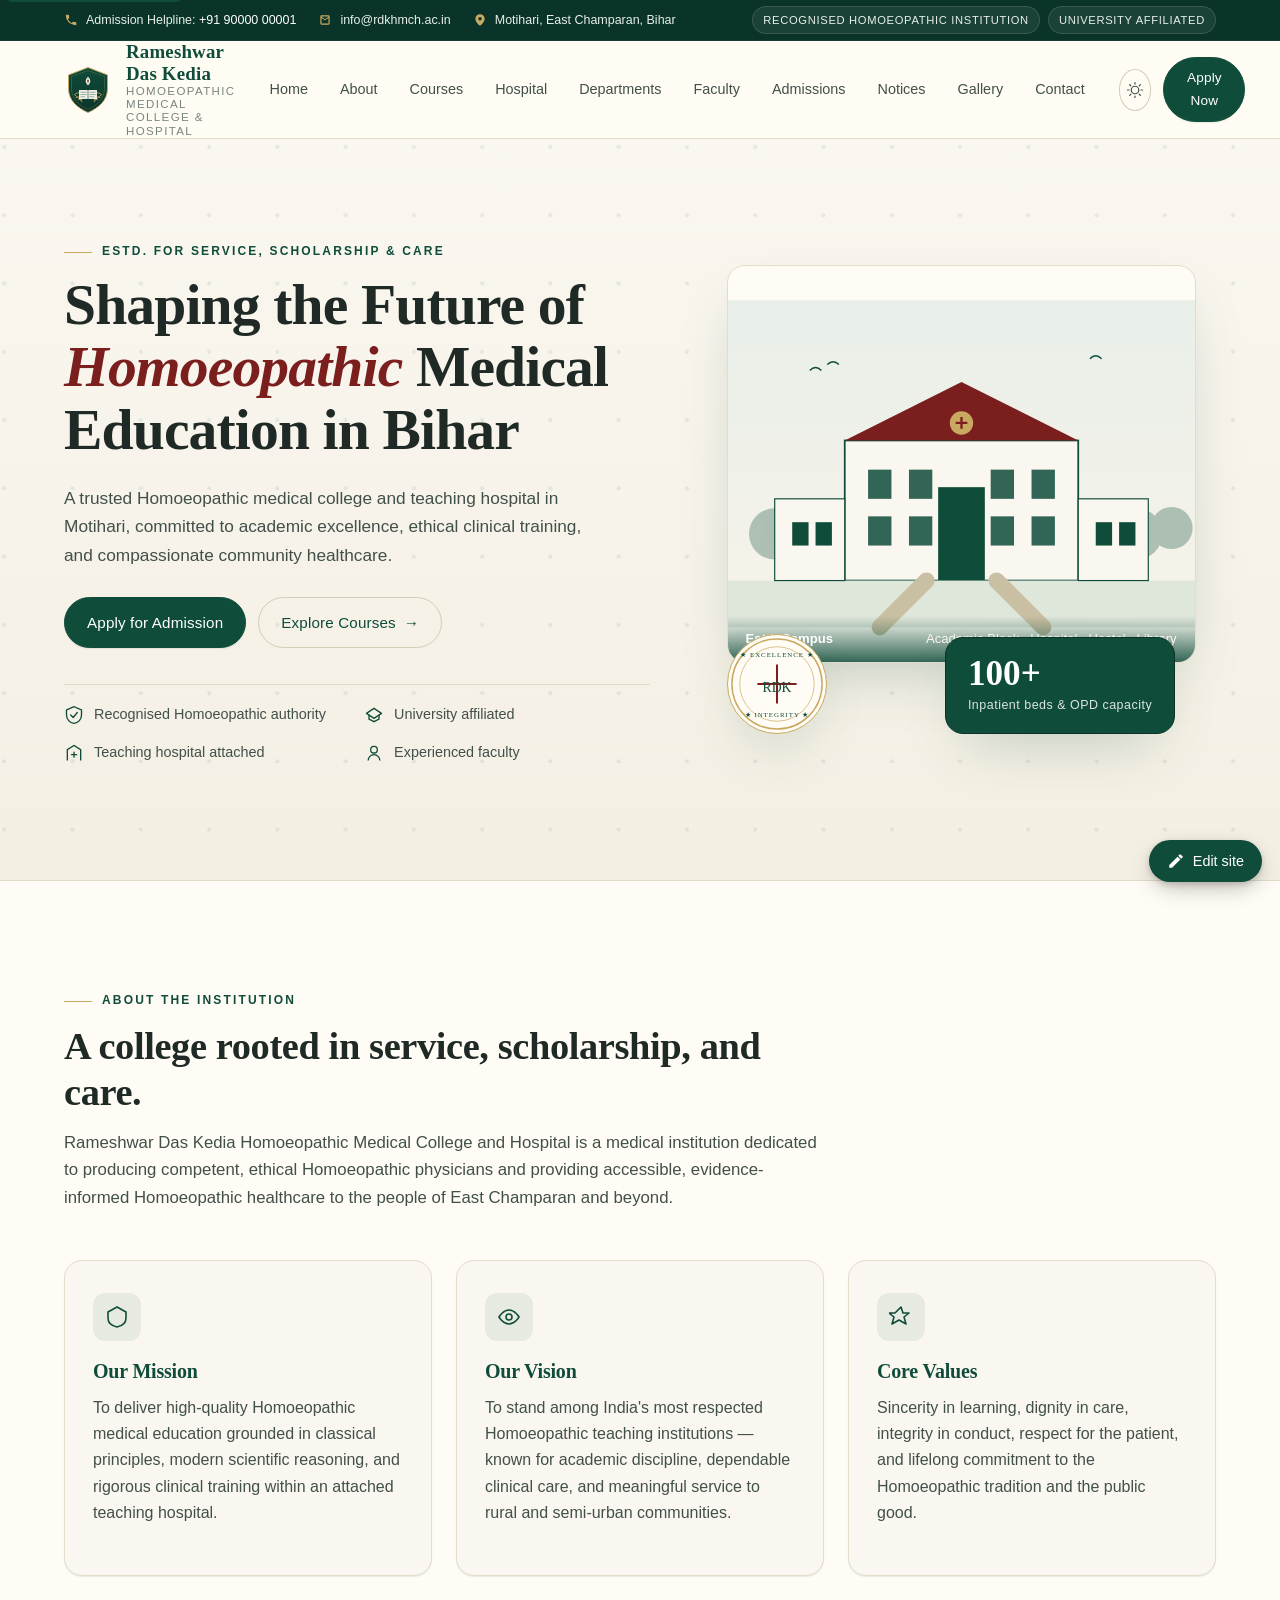
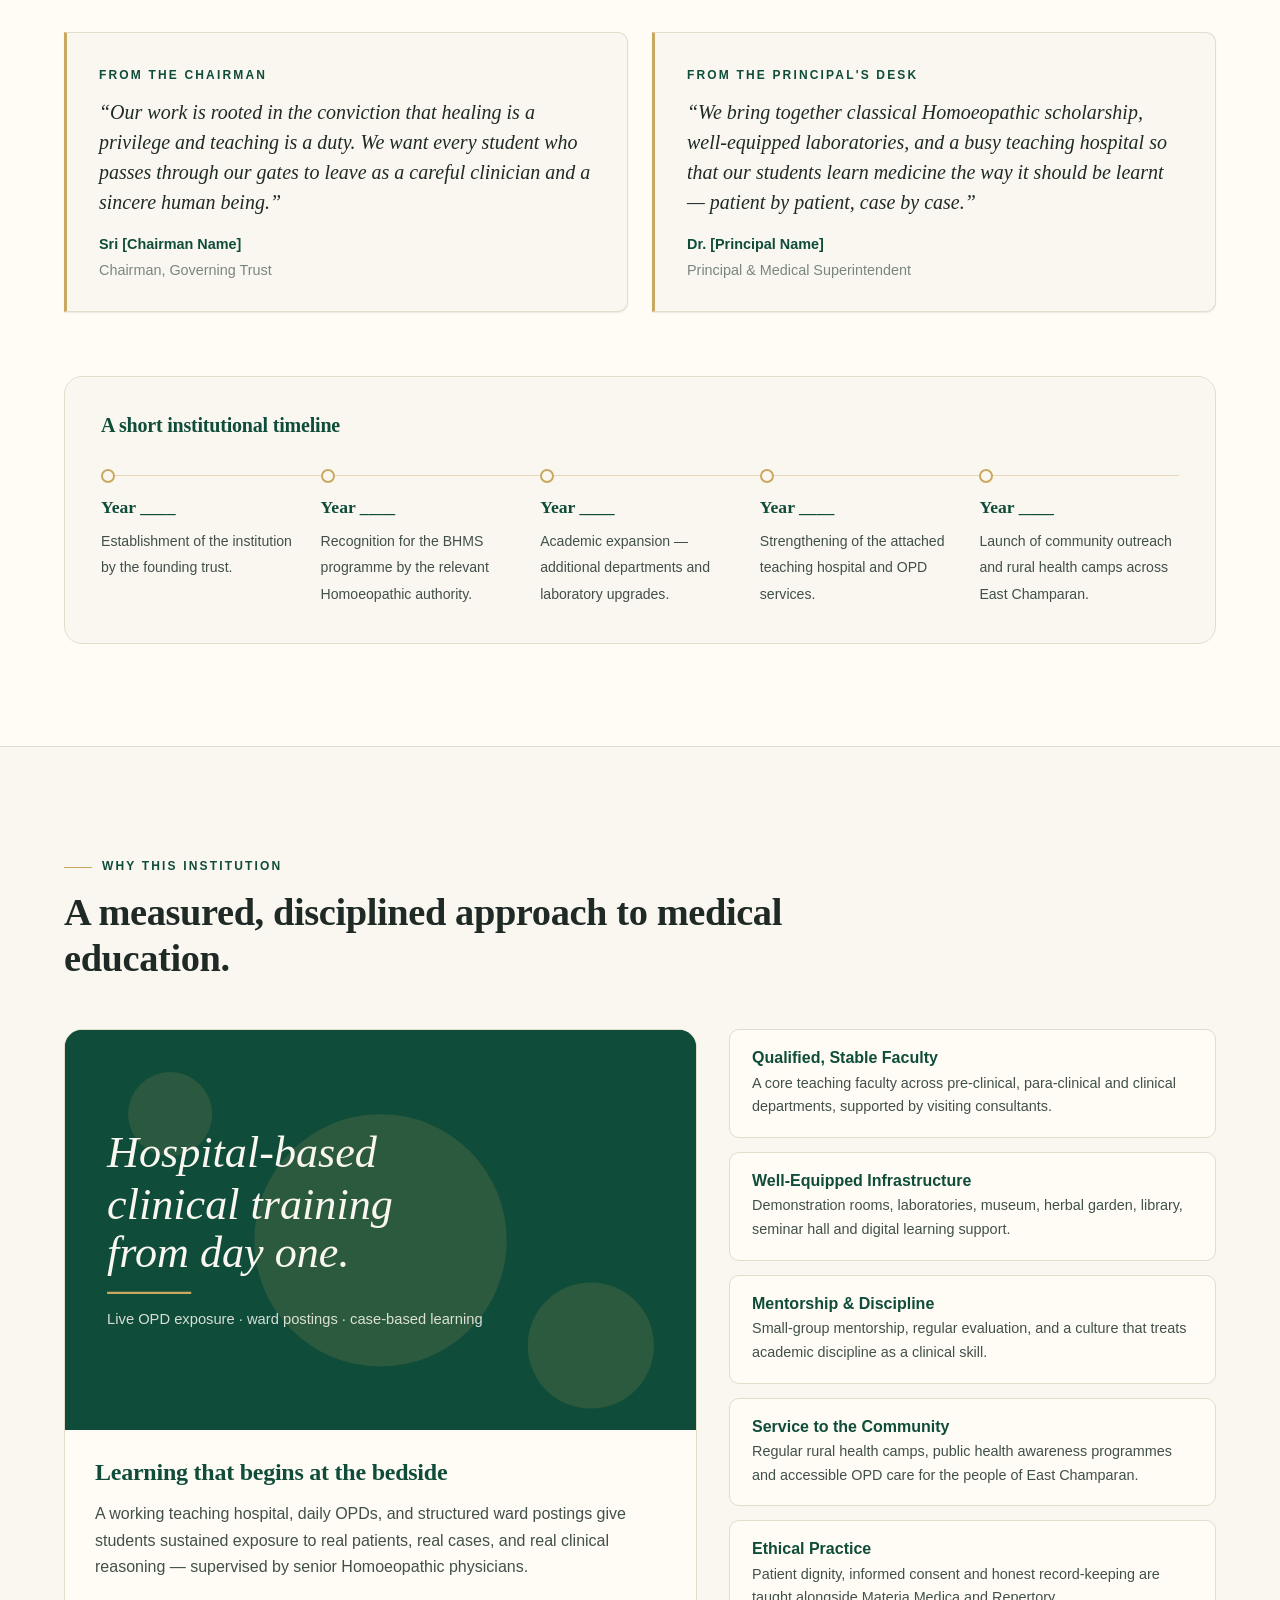
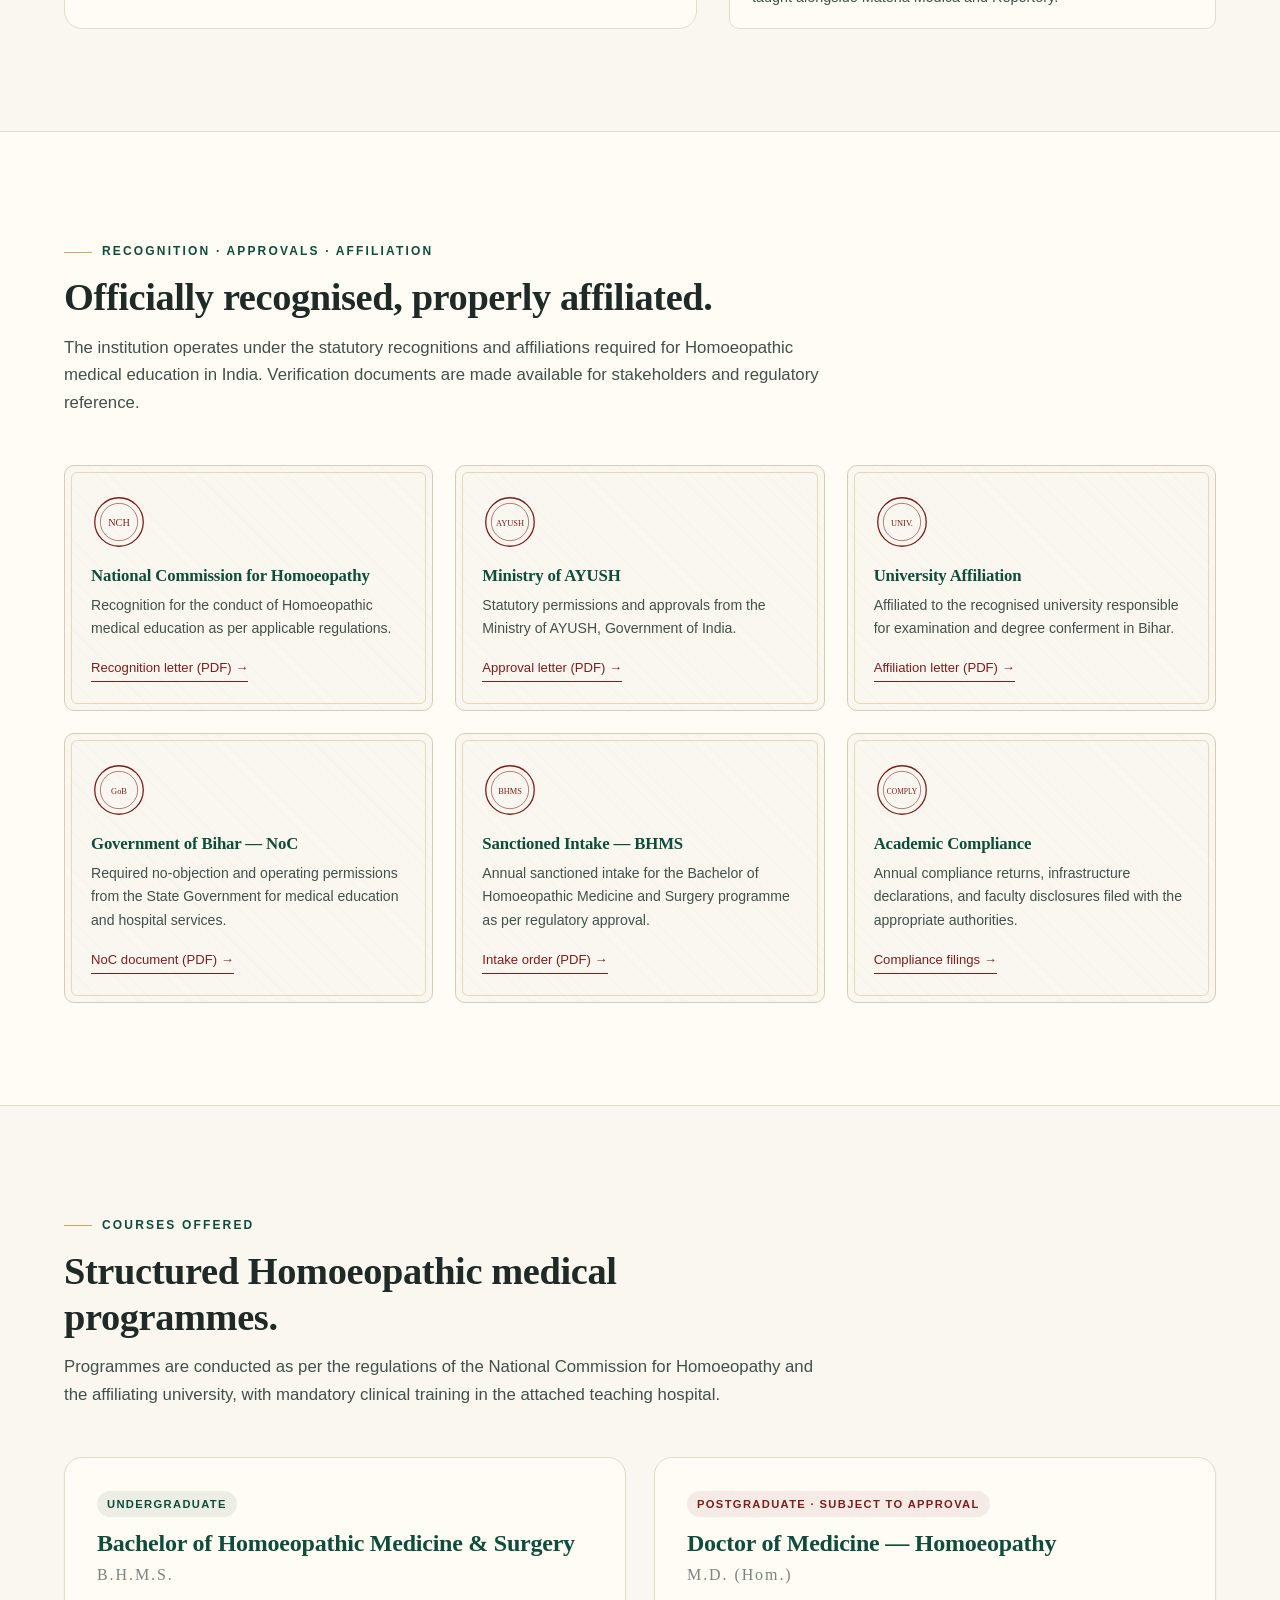
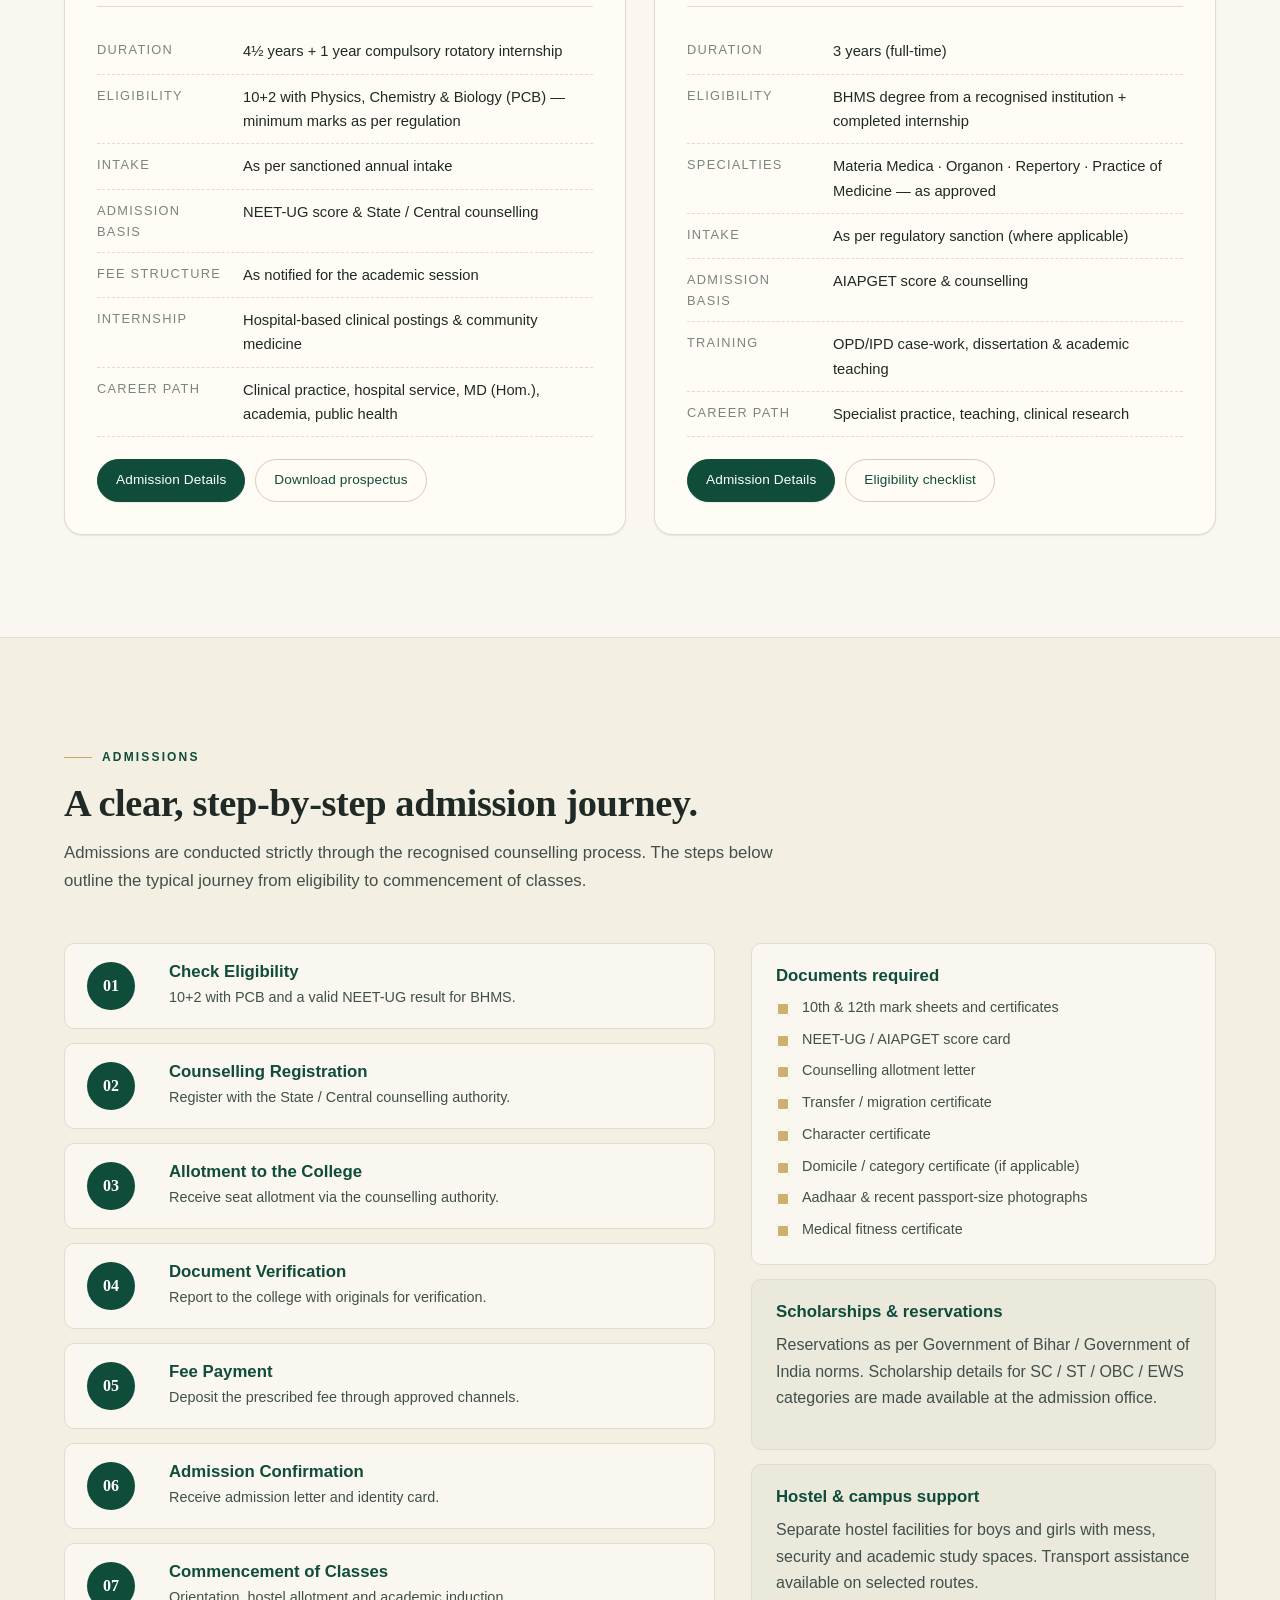
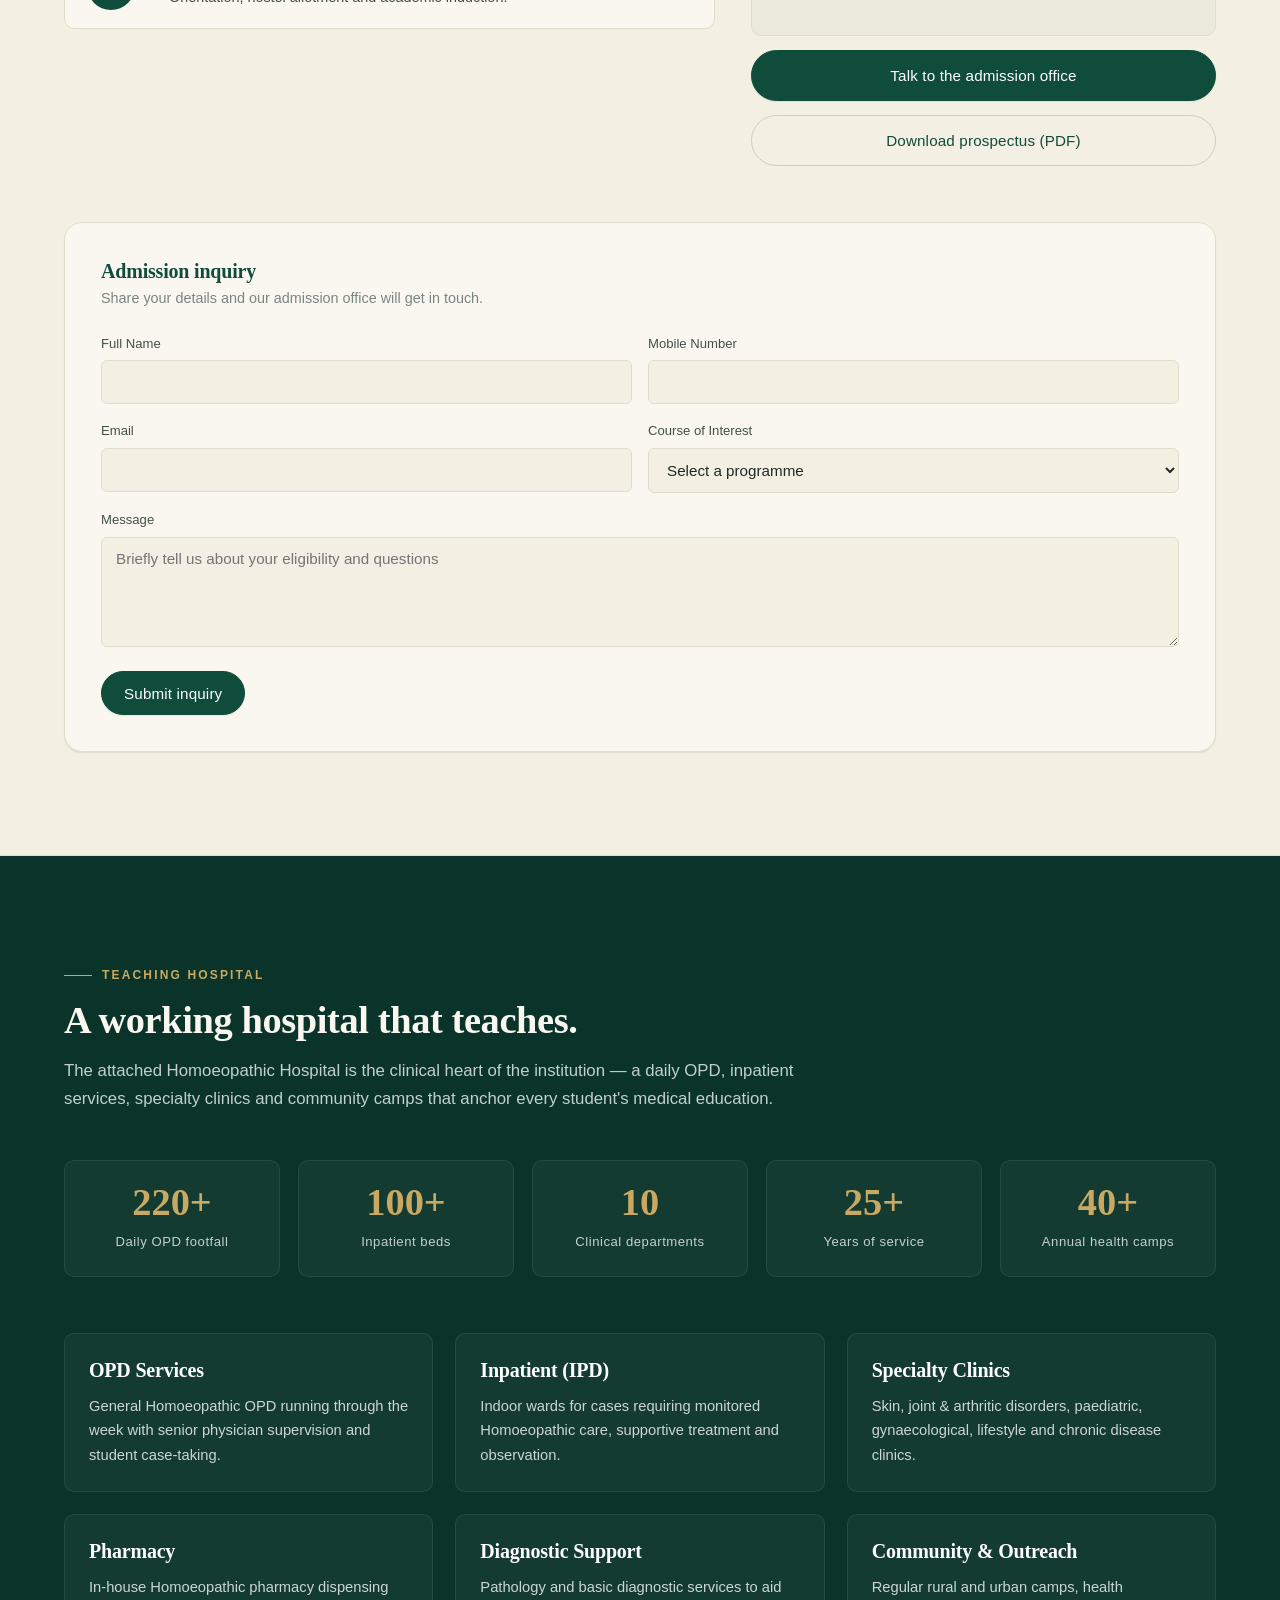
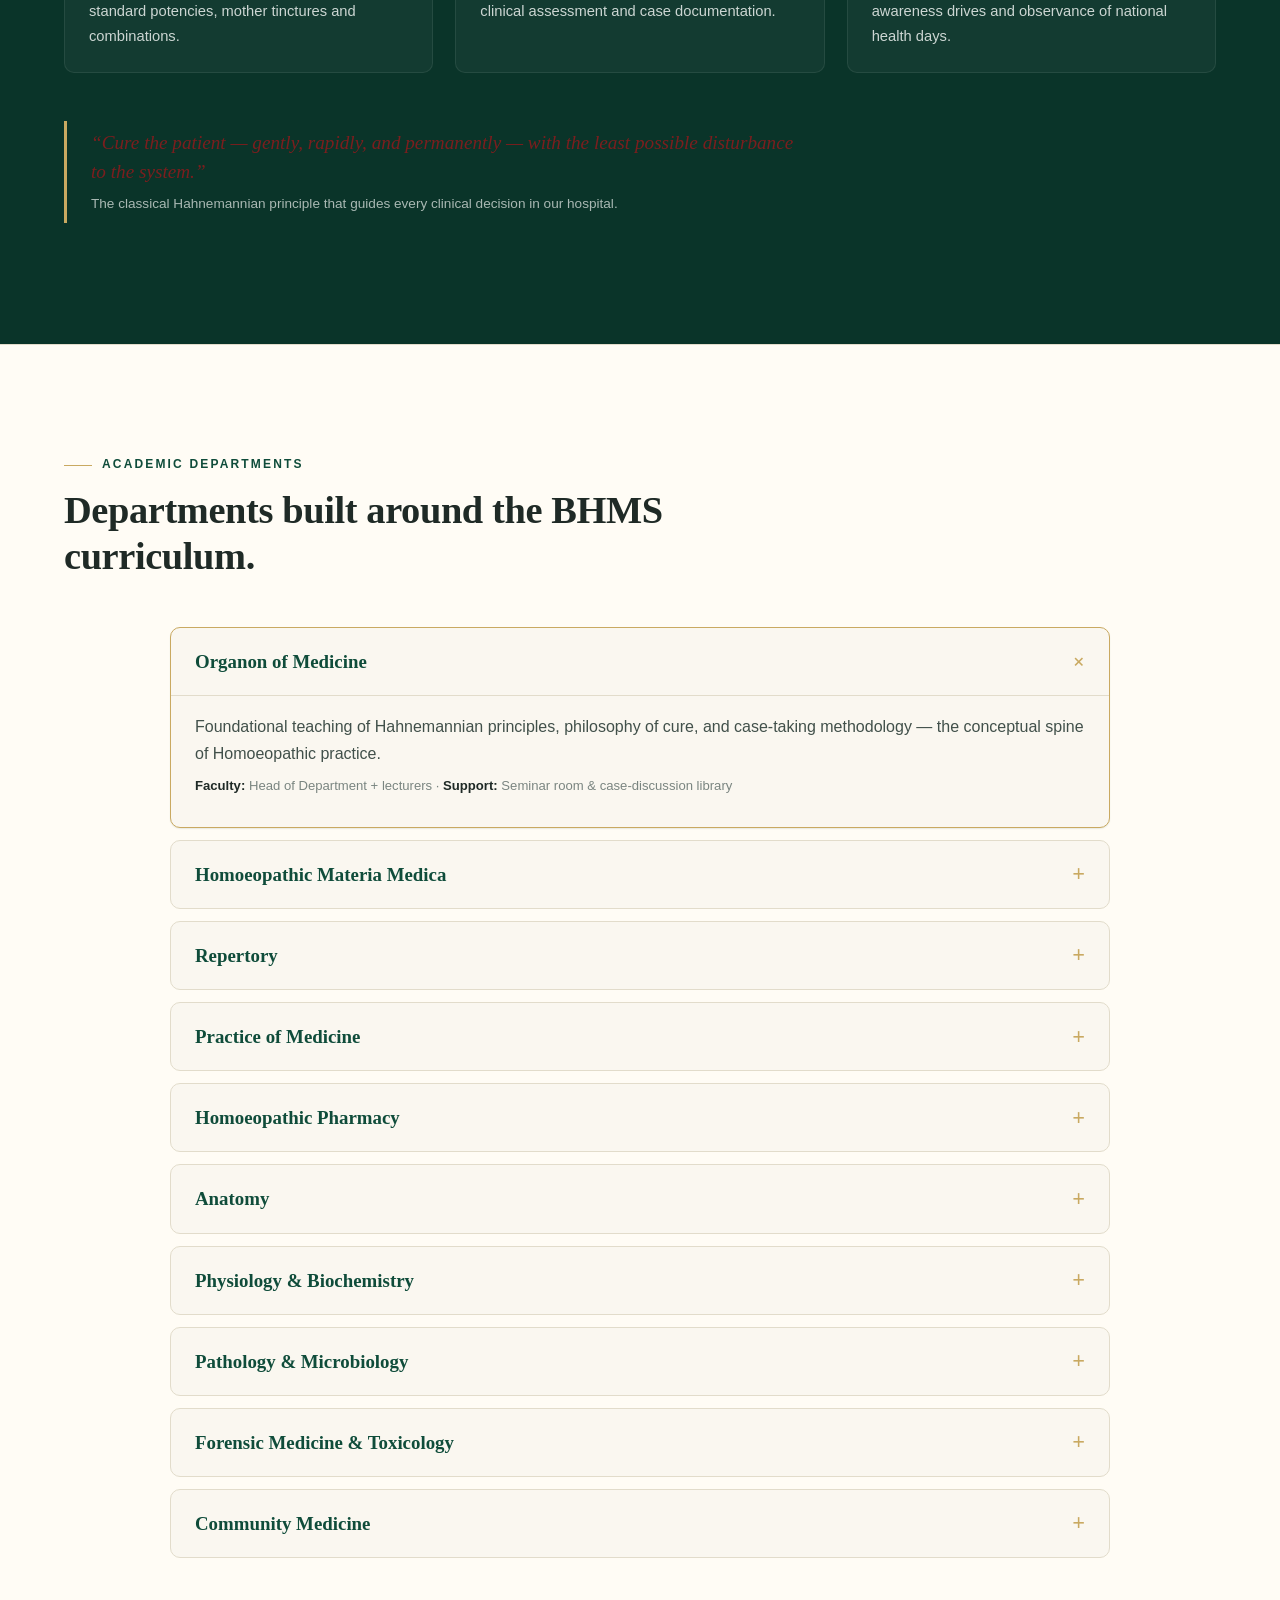
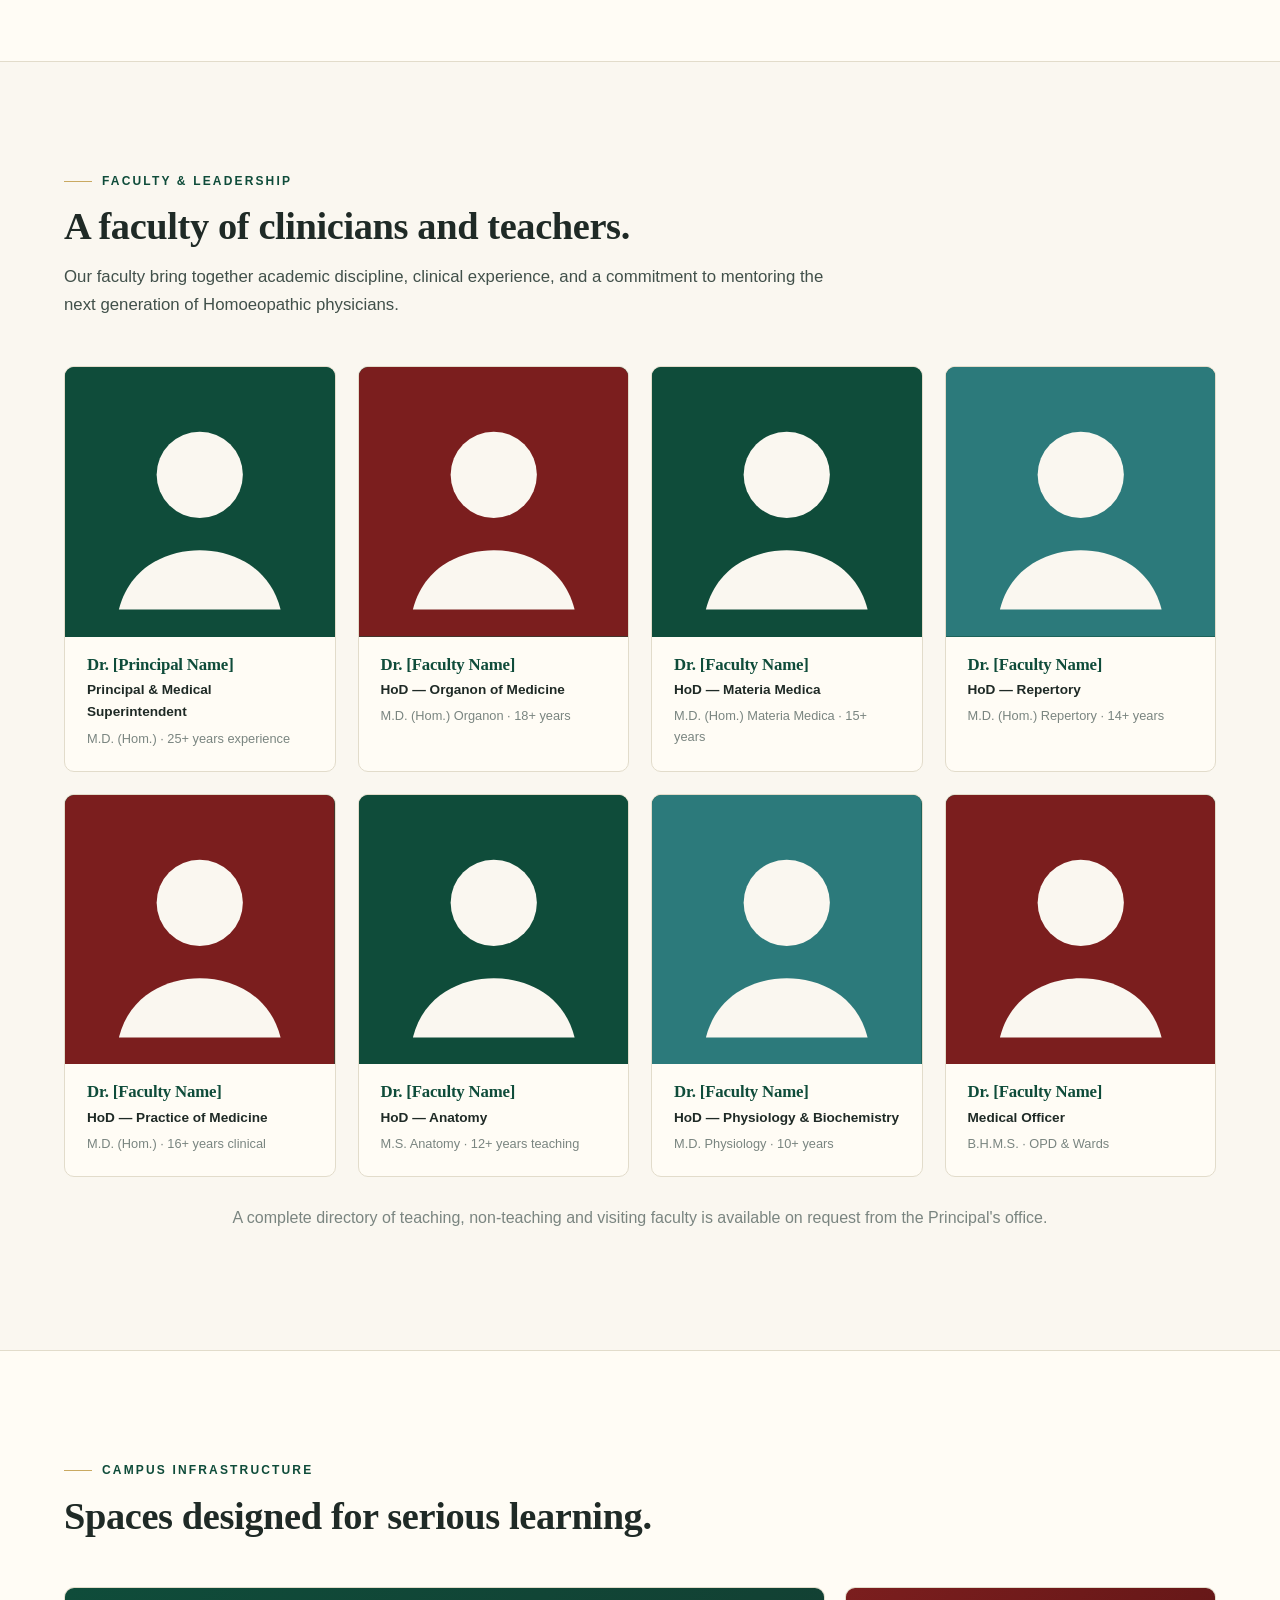
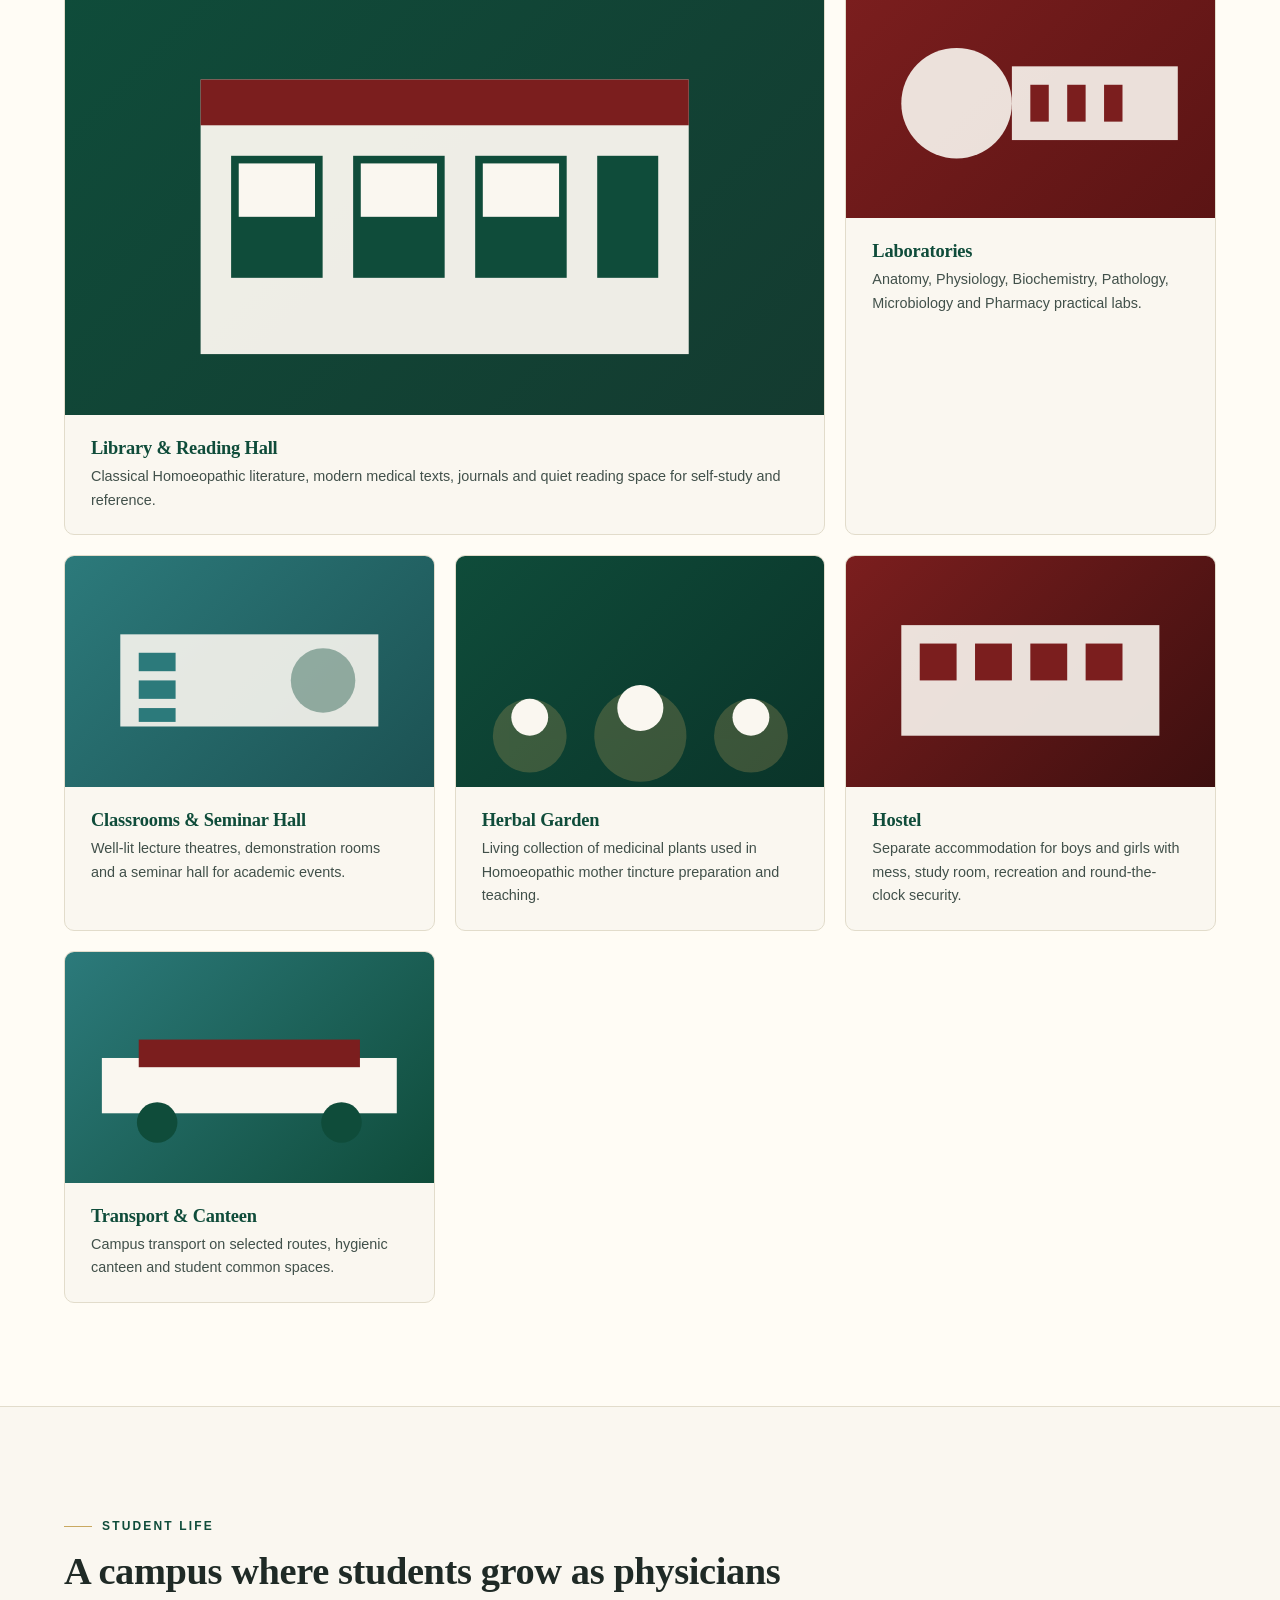
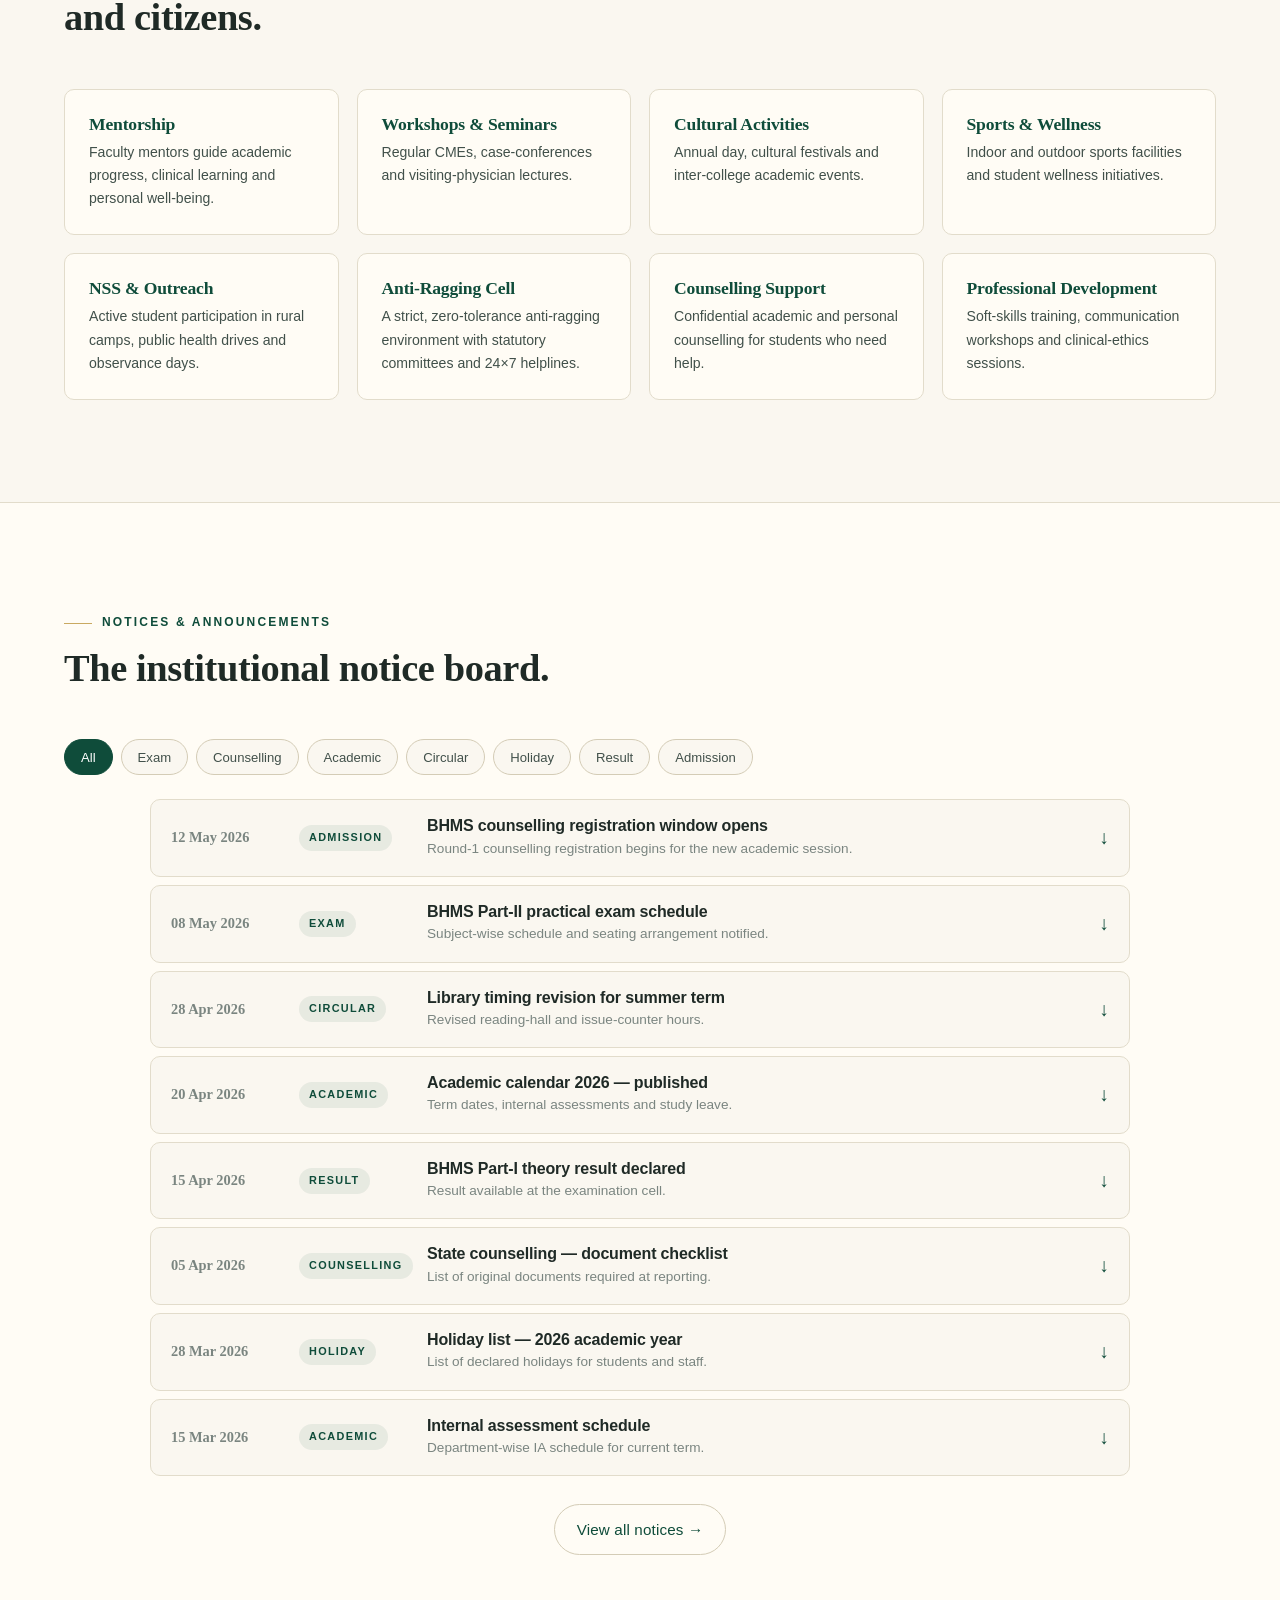
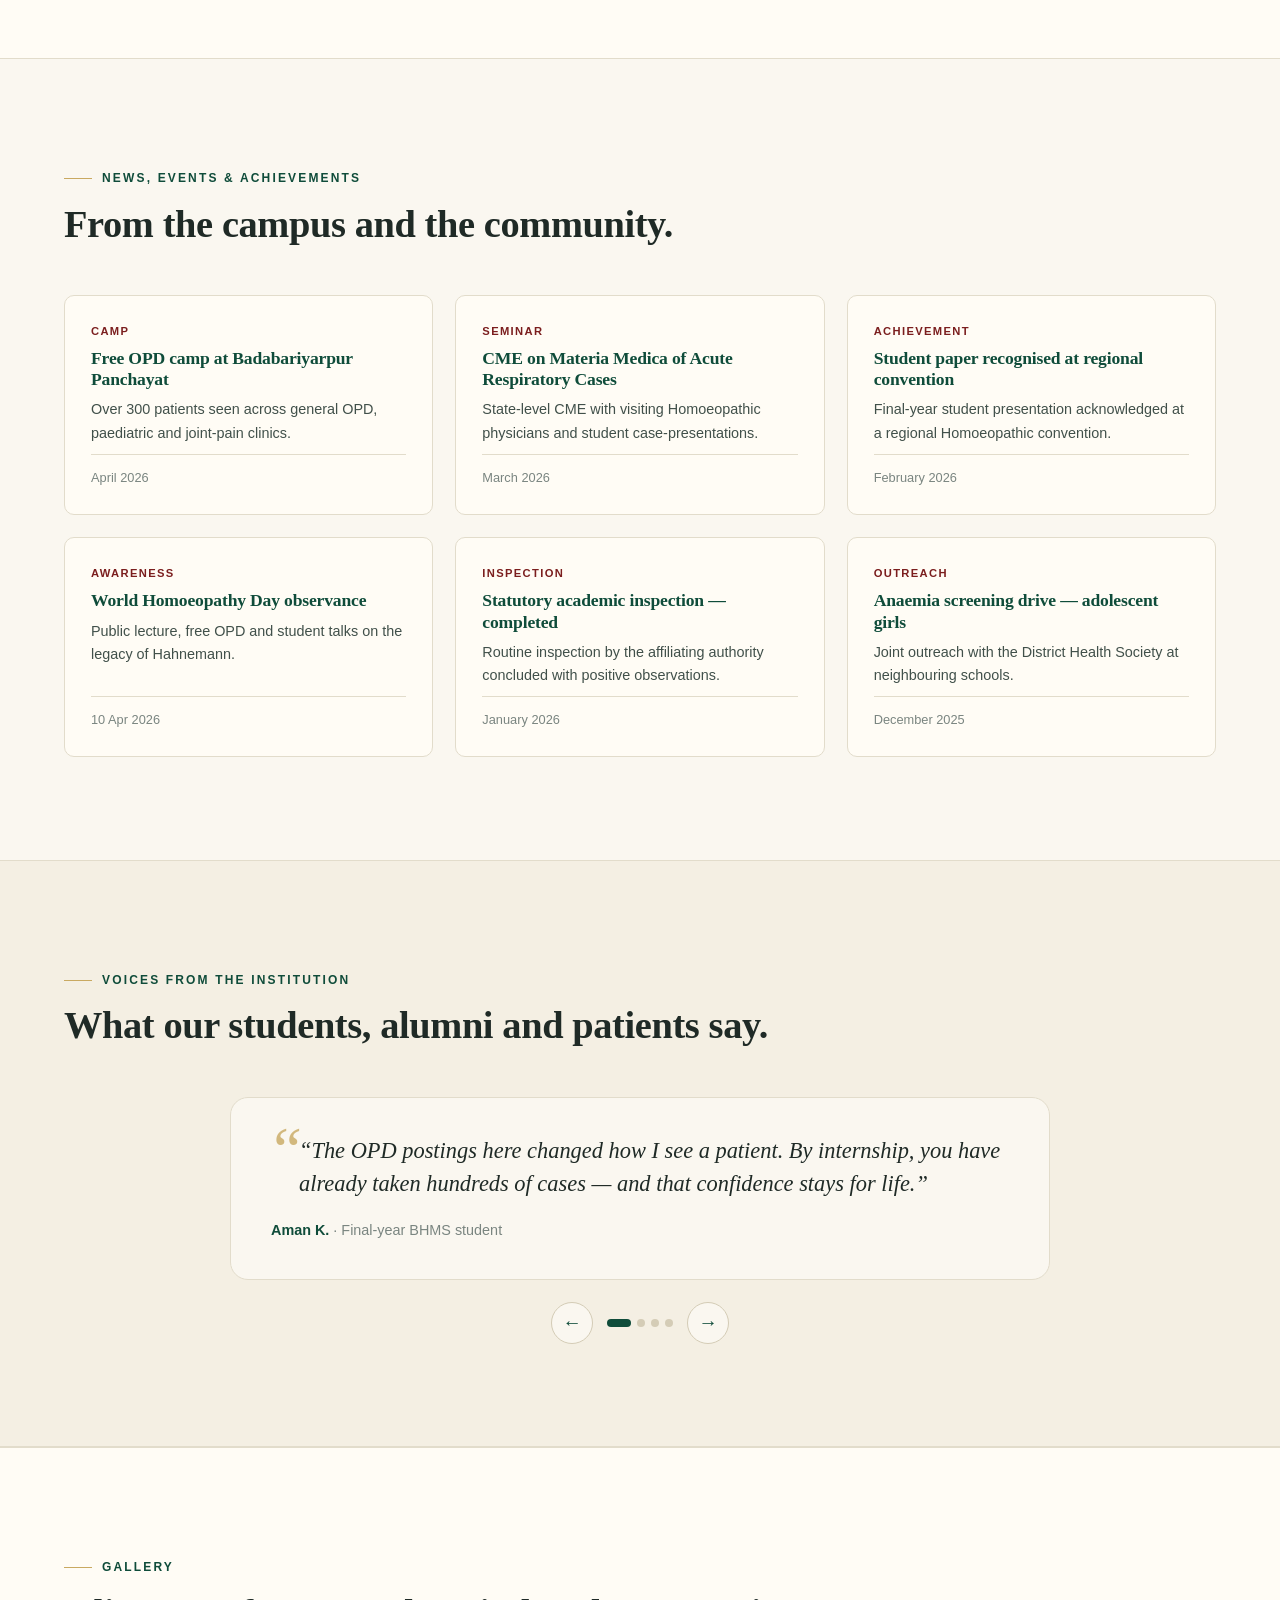
==== commit 83105977: "Add in-page visual editor Editable single-file build — open RDKHMCH-website.html and use the "Edit s" ====
--- a/RDKHMCH-website.html
+++ b/RDKHMCH-website.html
@@ -856,6 +856,164 @@
 
 /* ---------- selection ---------- */
 ::selection { background: var(--accent); color: var(--brand-deep); }
+
+</style>
+  <style>
+/* ===================================================
+   RDKHMCH — Editor UI styles
+   =================================================== */
+
+.edx {
+  position: fixed; right: 18px; bottom: 18px;
+  z-index: 9999; font-family: var(--sans, system-ui, sans-serif);
+}
+
+.edx__pill {
+  display: inline-flex; align-items: center; gap: 8px;
+  background: #0F4C3A; color: #fff;
+  border: none; border-radius: 999px;
+  padding: 12px 18px; font-size: .9rem; font-weight: 500;
+  box-shadow: 0 8px 24px -6px rgba(0,0,0,.35), 0 2px 6px rgba(0,0,0,.15);
+  cursor: pointer; transition: transform .2s ease, background .2s ease;
+}
+.edx__pill:hover { background: #0a3429; transform: translateY(-1px); }
+.edx--open .edx__pill { display: none; }
+
+.edx__panel {
+  width: 320px; max-width: calc(100vw - 36px);
+  background: #fff; color: #1f2a26;
+  border: 1px solid #e2dccb; border-radius: 14px;
+  box-shadow: 0 24px 60px -22px rgba(0,0,0,.35), 0 4px 12px rgba(0,0,0,.08);
+  padding: 18px; font-size: .9rem; line-height: 1.5;
+}
+
+[data-theme="dark"] .edx__panel { background: #122220; color: #ecf1ee; border-color: #2c4f47; }
+
+.edx__head { display: flex; align-items: center; justify-content: space-between; margin-bottom: 14px; }
+.edx__head strong { font-size: 1rem; color: #0F4C3A; }
+[data-theme="dark"] .edx__head strong { color: #6db3a0; }
+
+.edx__close {
+  background: transparent; border: none; font-size: 1.6rem; line-height: 1;
+  color: inherit; cursor: pointer; width: 32px; height: 32px; border-radius: 6px;
+}
+.edx__close:hover { background: rgba(0,0,0,.06); }
+
+.edx__switch {
+  display: flex; align-items: center; gap: 10px;
+  padding: 12px 14px; border: 1px solid #e2dccb; border-radius: 10px;
+  margin-bottom: 12px; cursor: pointer; user-select: none;
+}
+[data-theme="dark"] .edx__switch { border-color: #2c4f47; }
+.edx__switch input { width: 18px; height: 18px; accent-color: #0F4C3A; }
+.edx__switch span { font-weight: 500; }
+
+.edx__hint {
+  margin: 0 0 14px; font-size: .82rem; color: #5b6661; line-height: 1.55;
+}
+[data-theme="dark"] .edx__hint { color: #95a39e; }
+.edx__hint em { font-style: normal; color: #0F4C3A; font-weight: 600; }
+[data-theme="dark"] .edx__hint em { color: #6db3a0; }
+
+.edx__row { margin-bottom: 8px; }
+.edx__btn {
+  display: block; width: 100%; padding: 10px 14px;
+  background: #fff; color: #1f2a26;
+  border: 1px solid #e2dccb; border-radius: 8px;
+  font-size: .88rem; font-weight: 500; cursor: pointer;
+  text-align: center; transition: all .2s ease;
+}
+.edx__btn:hover { border-color: #0F4C3A; color: #0F4C3A; }
+[data-theme="dark"] .edx__btn { background: #122220; color: #ecf1ee; border-color: #2c4f47; }
+[data-theme="dark"] .edx__btn:hover { border-color: #6db3a0; color: #6db3a0; }
+
+.edx__btn--primary { background: #0F4C3A; color: #fff; border-color: #0F4C3A; }
+.edx__btn--primary:hover { background: #0a3429; color: #fff; border-color: #0a3429; }
+.edx__btn--danger { color: #7B1E1E; border-color: rgba(123,30,30,.3); }
+.edx__btn--danger:hover { background: #7B1E1E; color: #fff; border-color: #7B1E1E; }
+
+.edx__foot { margin: 14px 0 0; font-size: .75rem; color: #95a39e; }
+.edx__foot span { display: block; min-height: 1em; margin-top: 4px; color: #0F4C3A; font-weight: 500; }
+[data-theme="dark"] .edx__foot span { color: #6db3a0; }
+
+/* ---------------- Edit-mode visual hints on the page ---------------- */
+
+body.edx-on [data-text-key] {
+  outline: 1px dashed transparent;
+  outline-offset: 4px;
+  transition: outline-color .15s ease, background .15s ease;
+  border-radius: 3px;
+  cursor: text;
+}
+body.edx-on [data-text-key]:hover { outline-color: rgba(15,76,58,.45); background: rgba(201,169,97,.08); }
+body.edx-on [data-text-key]:focus { outline: 2px solid #C9A961; outline-offset: 4px; background: rgba(201,169,97,.12); }
+
+body.edx-on [data-img-slot] {
+  position: relative;
+  outline: 2px dashed rgba(15,76,58,.3);
+  outline-offset: 0;
+  transition: outline-color .15s ease;
+}
+body.edx-on [data-img-slot]:hover { outline-color: #C9A961; }
+
+body.edx-on [data-img-slot]::after {
+  content: "⤓ Drop image";
+  position: absolute; top: 6px; left: 6px;
+  background: rgba(15,76,58,.92); color: #fff;
+  padding: 4px 10px; border-radius: 4px;
+  font-size: .68rem; font-weight: 600; letter-spacing: .06em;
+  text-transform: uppercase; pointer-events: none; z-index: 5;
+  font-family: var(--sans, system-ui, sans-serif);
+}
+
+body.edx-on [data-doc-slot] {
+  position: relative;
+  outline: 1px dashed rgba(123,30,30,.4);
+  outline-offset: 2px;
+  border-radius: 4px;
+}
+body.edx-on [data-doc-slot]:hover { outline-color: #C9A961; }
+body.edx-on [data-doc-slot]::before {
+  content: "⤓";
+  display: inline-block; margin-right: 6px; color: #7B1E1E; font-weight: 700;
+}
+body.edx-on [data-doc-slot][data-doc-attached="1"]::before { content: "✓"; color: #0F4C3A; }
+body.edx-on [data-doc-slot][data-doc-attached="1"]::after {
+  content: " · file attached";
+  font-size: .72rem; color: #0F4C3A; font-style: italic;
+}
+
+/* While dragging a file over the page, dim everything except slots */
+body.edx-dragging [data-img-slot],
+body.edx-dragging [data-doc-slot] {
+  outline-color: #C9A961 !important;
+  outline-width: 3px;
+  background-color: rgba(201,169,97,.1);
+}
+body.edx-dragging main::before {
+  content: "Drop on a highlighted area";
+  position: fixed; top: 14px; left: 50%; transform: translateX(-50%);
+  background: #C9A961; color: #0F4C3A;
+  padding: 8px 18px; border-radius: 999px; z-index: 9998;
+  font-weight: 600; font-size: .85rem; letter-spacing: .04em;
+  box-shadow: 0 8px 24px -6px rgba(0,0,0,.3);
+  font-family: var(--sans, system-ui, sans-serif);
+}
+
+/* keep image overlays from breaking SVG-only blocks visually */
+body.edx-on .infra__img,
+body.edx-on .fac__photo,
+body.edx-on .g,
+body.edx-on .map-frame,
+body.edx-on .hero__card--main,
+body.edx-on .hero__card--seal,
+body.edx-on .brand__crest,
+body.edx-on .cert__seal { isolation: isolate; }
+
+@media (max-width: 540px) {
+  .edx__panel { width: calc(100vw - 36px); }
+  .edx { right: 12px; bottom: 12px; }
+}
 
 </style>
 
@@ -2071,5 +2229,363 @@
 })();
 
 </script>
+<script>
+/* ==========================================================================
+   RDKHMCH — In-page visual editor
+   - Click text to edit it
+   - Drag photos onto image placeholders to swap them
+   - Drop PDFs/files onto certificate, notice and quick-link buttons
+   - "Download edited site" exports a new self-contained HTML with everything baked in
+   - All edits auto-save to your browser's localStorage
+   ========================================================================== */
+(function () {
+  'use strict';
+
+  const STORAGE_KEY = 'rdkhmch-editor-v1';
+
+  /* ---------------- 1. Auto-tag editable regions ---------------- */
+  // Image slots — selector → key prefix
+  const IMG_SLOTS = [
+    { sel: '.brand__crest', key: 'logo' },
+    { sel: '.hero__card--main', key: 'hero-image', innerTarget: '.illust' },
+    { sel: '.hero__card--seal', key: 'hero-seal' },
+    { sel: '.cert__seal', key: 'cert-seal' },
+    { sel: '.fac__photo', key: 'faculty-photo' },
+    { sel: '.infra__img', key: 'infra-image' },
+    { sel: '.g', key: 'gallery-image', innerTarget: 'svg' },
+    { sel: '.map-frame', key: 'map-image', innerTarget: 'svg' }
+  ];
+
+  // Document/file link slots — selector → key prefix
+  const DOC_SLOTS = [
+    { sel: '.cert__link', key: 'cert-doc' },
+    { sel: '.notice > a', key: 'notice-doc' },
+    { sel: '.quick-grid a', key: 'quick-doc' }
+  ];
+
+  // Text-editable selectors (only leaf-ish elements with visible text)
+  const TEXT_SEL = [
+    'main h1', 'main h2', 'main h3', 'main h4',
+    'main p', 'main blockquote', 'main li', 'main address',
+    'main dd', 'main dt', 'main time', 'main figcaption',
+    'main .eyebrow', 'main .stat__num', 'main .stat__lbl',
+    'main .step__num', 'main .badge', 'main .course__abbr',
+    'main .fac__role', 'main .fac__qual', 'main .news__tag',
+    'main .notice__cat', 'main .t-card footer', 'main .hero__cardfoot strong',
+    'main .hero__cardfoot span',
+    'footer h5', 'footer p', 'footer li', 'footer address',
+    '.brand__name', '.brand__sub',
+    '.topbar__list li span', '.topbar__list li strong',
+    '.topbar__meta .badge'
+  ].join(',');
+
+  // 1a. tag image slots
+  IMG_SLOTS.forEach(({ sel, key, innerTarget }) => {
+    document.querySelectorAll(sel).forEach((el, i) => {
+      const slotKey = `${key}-${i + 1}`;
+      el.dataset.imgSlot = slotKey;
+      if (innerTarget) {
+        const target = el.querySelector(innerTarget);
+        if (target) target.dataset.imgChild = slotKey;
+      }
+    });
+  });
+
+  // 1b. tag doc slots
+  DOC_SLOTS.forEach(({ sel, key }) => {
+    document.querySelectorAll(sel).forEach((el, i) => {
+      el.dataset.docSlot = `${key}-${i + 1}`;
+    });
+  });
+
+  // 1c. tag text leaves with stable keys (only if they contain only text + inline)
+  let txtCounter = 0;
+  document.querySelectorAll(TEXT_SEL).forEach((el) => {
+    // skip if descendant has block children we'd also tag
+    if (el.querySelector('h1,h2,h3,h4,p,li,blockquote,figcaption,address,dd,dt')) return;
+    el.dataset.textKey = 't' + (++txtCounter);
+  });
+
+  /* ---------------- 2. Load saved state & hydrate ---------------- */
+  let state;
+  try {
+    state = JSON.parse(localStorage.getItem(STORAGE_KEY) || '{}');
+  } catch (e) {
+    state = {};
+  }
+  state.texts = state.texts || {};
+  state.images = state.images || {};
+  state.docs = state.docs || {};
+
+  function applyImage(key, dataURI, alt) {
+    const slot = document.querySelector(`[data-img-slot="${key}"]`);
+    if (!slot) return;
+    const target = slot.querySelector(`[data-img-child="${key}"]`) || slot;
+    // wipe inner SVG/content; insert <img>
+    target.innerHTML = `<img src="${dataURI}" alt="${alt || ''}" data-uploaded="1" style="width:100%;height:100%;object-fit:cover;display:block;">`;
+  }
+
+  function applyDoc(key, doc) {
+    const link = document.querySelector(`[data-doc-slot="${key}"]`);
+    if (!link) return;
+    link.href = doc.dataURI;
+    if (doc.name) {
+      link.setAttribute('download', doc.name);
+      link.dataset.docName = doc.name;
+    }
+    link.dataset.docAttached = '1';
+  }
+
+  // Apply saved text
+  Object.entries(state.texts).forEach(([key, html]) => {
+    const el = document.querySelector(`[data-text-key="${key}"]`);
+    if (el) el.innerHTML = html;
+  });
+  // Apply saved images
+  Object.entries(state.images).forEach(([key, dataURI]) => applyImage(key, dataURI));
+  // Apply saved docs
+  Object.entries(state.docs).forEach(([key, doc]) => applyDoc(key, doc));
+
+  /* ---------------- 3. Editor toolbar ---------------- */
+  const toolbar = document.createElement('div');
+  toolbar.className = 'edx';
+  toolbar.innerHTML = `
+    <button class="edx__pill" data-act="open" type="button" aria-label="Open editor">
+      <svg viewBox="0 0 24 24" width="18" height="18" aria-hidden="true"><path d="M3 17.25V21h3.75L17.81 9.94l-3.75-3.75L3 17.25Zm17.71-10.04a1 1 0 0 0 0-1.41l-2.5-2.5a1 1 0 0 0-1.41 0l-1.83 1.83 3.75 3.75 1.99-1.67Z" fill="currentColor"/></svg>
+      <span>Edit site</span>
+    </button>
+
+    <div class="edx__panel" hidden>
+      <div class="edx__head">
+        <strong>Site editor</strong>
+        <button class="edx__close" data-act="close" type="button" aria-label="Close">×</button>
+      </div>
+
+      <label class="edx__switch">
+        <input type="checkbox" data-act="toggle">
+        <span>Edit mode</span>
+      </label>
+
+      <p class="edx__hint">
+        With edit mode <em>on</em>:
+        <br>• Click any text to edit
+        <br>• Drag a photo onto any image
+        <br>• Drag a PDF onto any “Download / Letter” link
+        <br>• Changes auto-save in this browser
+      </p>
+
+      <div class="edx__row">
+        <button class="edx__btn edx__btn--primary" data-act="export" type="button">⤓ Download edited site</button>
+      </div>
+      <div class="edx__row">
+        <button class="edx__btn" data-act="import" type="button">↑ Import edits (.html)</button>
+        <input type="file" hidden data-act="importInput" accept=".html,.htm">
+      </div>
+      <div class="edx__row">
+        <button class="edx__btn edx__btn--danger" data-act="reset" type="button">Reset all edits</button>
+      </div>
+
+      <p class="edx__foot">
+        Your files stay on this device — nothing is uploaded.
+        <br><span data-act="status"></span>
+      </p>
+    </div>
+  `;
+  document.body.appendChild(toolbar);
+
+  const panel = toolbar.querySelector('.edx__panel');
+  const toggleInput = toolbar.querySelector('input[data-act="toggle"]');
+  const statusEl = toolbar.querySelector('[data-act="status"]');
+  const importInput = toolbar.querySelector('input[data-act="importInput"]');
+
+  function setStatus(msg, isError) {
+    statusEl.textContent = msg || '';
+    statusEl.style.color = isError ? '#b34040' : '';
+    if (msg) clearTimeout(setStatus._t), setStatus._t = setTimeout(() => statusEl.textContent = '', 3500);
+  }
+
+  /* ---------------- 4. Edit mode ---------------- */
+  let editMode = false;
+  function setEditMode(on) {
+    editMode = on;
+    document.body.classList.toggle('edx-on', on);
+    toggleInput.checked = on;
+    document.querySelectorAll('[data-text-key]').forEach((el) => {
+      if (on) el.contentEditable = 'true';
+      else el.removeAttribute('contenteditable');
+    });
+  }
+
+  /* ---------------- 5. Save handlers ---------------- */
+  function save() {
+    try {
+      localStorage.setItem(STORAGE_KEY, JSON.stringify(state));
+    } catch (err) {
+      setStatus('Storage full — export your work then Reset.', true);
+    }
+  }
+
+  // text save on blur (capture)
+  document.addEventListener('blur', (e) => {
+    const el = e.target;
+    if (!editMode || !el.dataset || !el.dataset.textKey) return;
+    state.texts[el.dataset.textKey] = el.innerHTML.trim();
+    save();
+    setStatus('Saved.');
+  }, true);
+
+  /* ---------------- 6. Drag & drop ---------------- */
+  let dragDepth = 0;
+  document.addEventListener('dragenter', (e) => {
+    if (!editMode) return;
+    if (e.dataTransfer && [...(e.dataTransfer.types || [])].includes('Files')) {
+      dragDepth++;
+      document.body.classList.add('edx-dragging');
+    }
+  });
+  document.addEventListener('dragleave', () => {
+    if (!editMode) return;
+    dragDepth = Math.max(0, dragDepth - 1);
+    if (dragDepth === 0) document.body.classList.remove('edx-dragging');
+  });
+  document.addEventListener('dragover', (e) => {
+    if (!editMode) return;
+    if (e.target.closest('[data-img-slot], [data-doc-slot]')) {
+      e.preventDefault();
+      e.dataTransfer.dropEffect = 'copy';
+    }
+  });
+  document.addEventListener('drop', (e) => {
+    if (!editMode) return;
+    dragDepth = 0;
+    document.body.classList.remove('edx-dragging');
+    const imgSlot = e.target.closest('[data-img-slot]');
+    const docSlot = e.target.closest('[data-doc-slot]');
+    if (!imgSlot && !docSlot) return;
+    const file = e.dataTransfer.files && e.dataTransfer.files[0];
+    if (!file) return;
+    e.preventDefault();
+    e.stopPropagation();
+
+    const sizeMB = file.size / 1024 / 1024;
+    if (sizeMB > 8) {
+      if (!confirm(`This file is ${sizeMB.toFixed(1)} MB. Browsers limit total stored data to ~5 MB; very large files may not save. Continue?`)) return;
+    }
+
+    const reader = new FileReader();
+    reader.onload = (ev) => {
+      const dataURI = ev.target.result;
+      if (imgSlot) {
+        const key = imgSlot.dataset.imgSlot;
+        state.images[key] = dataURI;
+        applyImage(key, dataURI, file.name);
+        setStatus(`Image “${file.name}” attached.`);
+      } else {
+        const key = docSlot.dataset.docSlot;
+        state.docs[key] = { name: file.name, dataURI };
+        applyDoc(key, state.docs[key]);
+        setStatus(`File “${file.name}” attached.`);
+      }
+      save();
+    };
+    reader.onerror = () => setStatus('Could not read file.', true);
+    if (imgSlot && !/^image\//.test(file.type)) {
+      setStatus('That slot expects an image (JPG/PNG/SVG/WebP).', true);
+      return;
+    }
+    reader.readAsDataURL(file);
+  });
+
+  /* ---------------- 7. Toolbar actions ---------------- */
+  toolbar.addEventListener('click', (e) => {
+    const act = e.target.closest('[data-act]') && e.target.closest('[data-act]').dataset.act;
+    if (!act) return;
+    if (act === 'open')   { panel.hidden = false;  toolbar.classList.add('edx--open'); }
+    if (act === 'close')  { panel.hidden = true;   toolbar.classList.remove('edx--open'); }
+    if (act === 'export') exportHTML();
+    if (act === 'import') importInput.click();
+    if (act === 'reset') {
+      if (confirm('Clear all your edits? This cannot be undone.')) {
+        localStorage.removeItem(STORAGE_KEY);
+        location.reload();
+      }
+    }
+  });
+  toggleInput.addEventListener('change', () => setEditMode(toggleInput.checked));
+
+  /* ---------------- 8. Export ---------------- */
+  function exportHTML() {
+    setEditMode(false);
+    // clone <html>
+    const clone = document.documentElement.cloneNode(true);
+    // strip editor UI + any contentEditable artefacts
+    clone.querySelectorAll('.edx').forEach(n => n.remove());
+    clone.querySelectorAll('[contenteditable]').forEach(n => n.removeAttribute('contenteditable'));
+    clone.querySelectorAll('body').forEach(b => b.classList.remove('edx-on', 'edx-dragging'));
+
+    const html = '<!doctype html>\n' + clone.outerHTML;
+    const blob = new Blob([html], { type: 'text/html;charset=utf-8' });
+    const url = URL.createObjectURL(blob);
+    const a = document.createElement('a');
+    a.href = url;
+    a.download = 'RDKHMCH-website-edited.html';
+    document.body.appendChild(a);
+    a.click();
+    a.remove();
+    setTimeout(() => URL.revokeObjectURL(url), 1000);
+    setStatus('Downloaded.');
+  }
+
+  /* ---------------- 9. Import ---------------- */
+  importInput.addEventListener('change', async (e) => {
+    const file = e.target.files[0];
+    if (!file) return;
+    try {
+      const text = await file.text();
+      const doc = new DOMParser().parseFromString(text, 'text/html');
+      const newState = { texts: {}, images: {}, docs: {} };
+
+      doc.querySelectorAll('[data-text-key]').forEach((el) => {
+        newState.texts[el.dataset.textKey] = el.innerHTML.trim();
+      });
+      doc.querySelectorAll('[data-img-slot]').forEach((slot) => {
+        const img = slot.querySelector('img[data-uploaded="1"]');
+        if (img && img.src) newState.images[slot.dataset.imgSlot] = img.src;
+      });
+      doc.querySelectorAll('[data-doc-slot]').forEach((a) => {
+        const href = a.getAttribute('href');
+        if (href && href.startsWith('data:')) {
+          newState.docs[a.dataset.docSlot] = {
+            name: a.getAttribute('download') || a.dataset.docName || 'document',
+            dataURI: href
+          };
+        }
+      });
+
+      try {
+        localStorage.setItem(STORAGE_KEY, JSON.stringify(newState));
+        setStatus('Imported. Reloading…');
+        setTimeout(() => location.reload(), 700);
+      } catch (err) {
+        setStatus('Imported file too large for storage.', true);
+      }
+    } catch (err) {
+      setStatus('Could not parse file.', true);
+    } finally {
+      importInput.value = '';
+    }
+  });
+
+  /* ---------------- 10. Keyboard shortcut ---------------- */
+  document.addEventListener('keydown', (e) => {
+    if ((e.ctrlKey || e.metaKey) && e.shiftKey && e.key.toLowerCase() === 'e') {
+      e.preventDefault();
+      panel.hidden = !panel.hidden;
+      toolbar.classList.toggle('edx--open', !panel.hidden);
+    }
+  });
+})();
+
+</script>
 </body>
 </html>
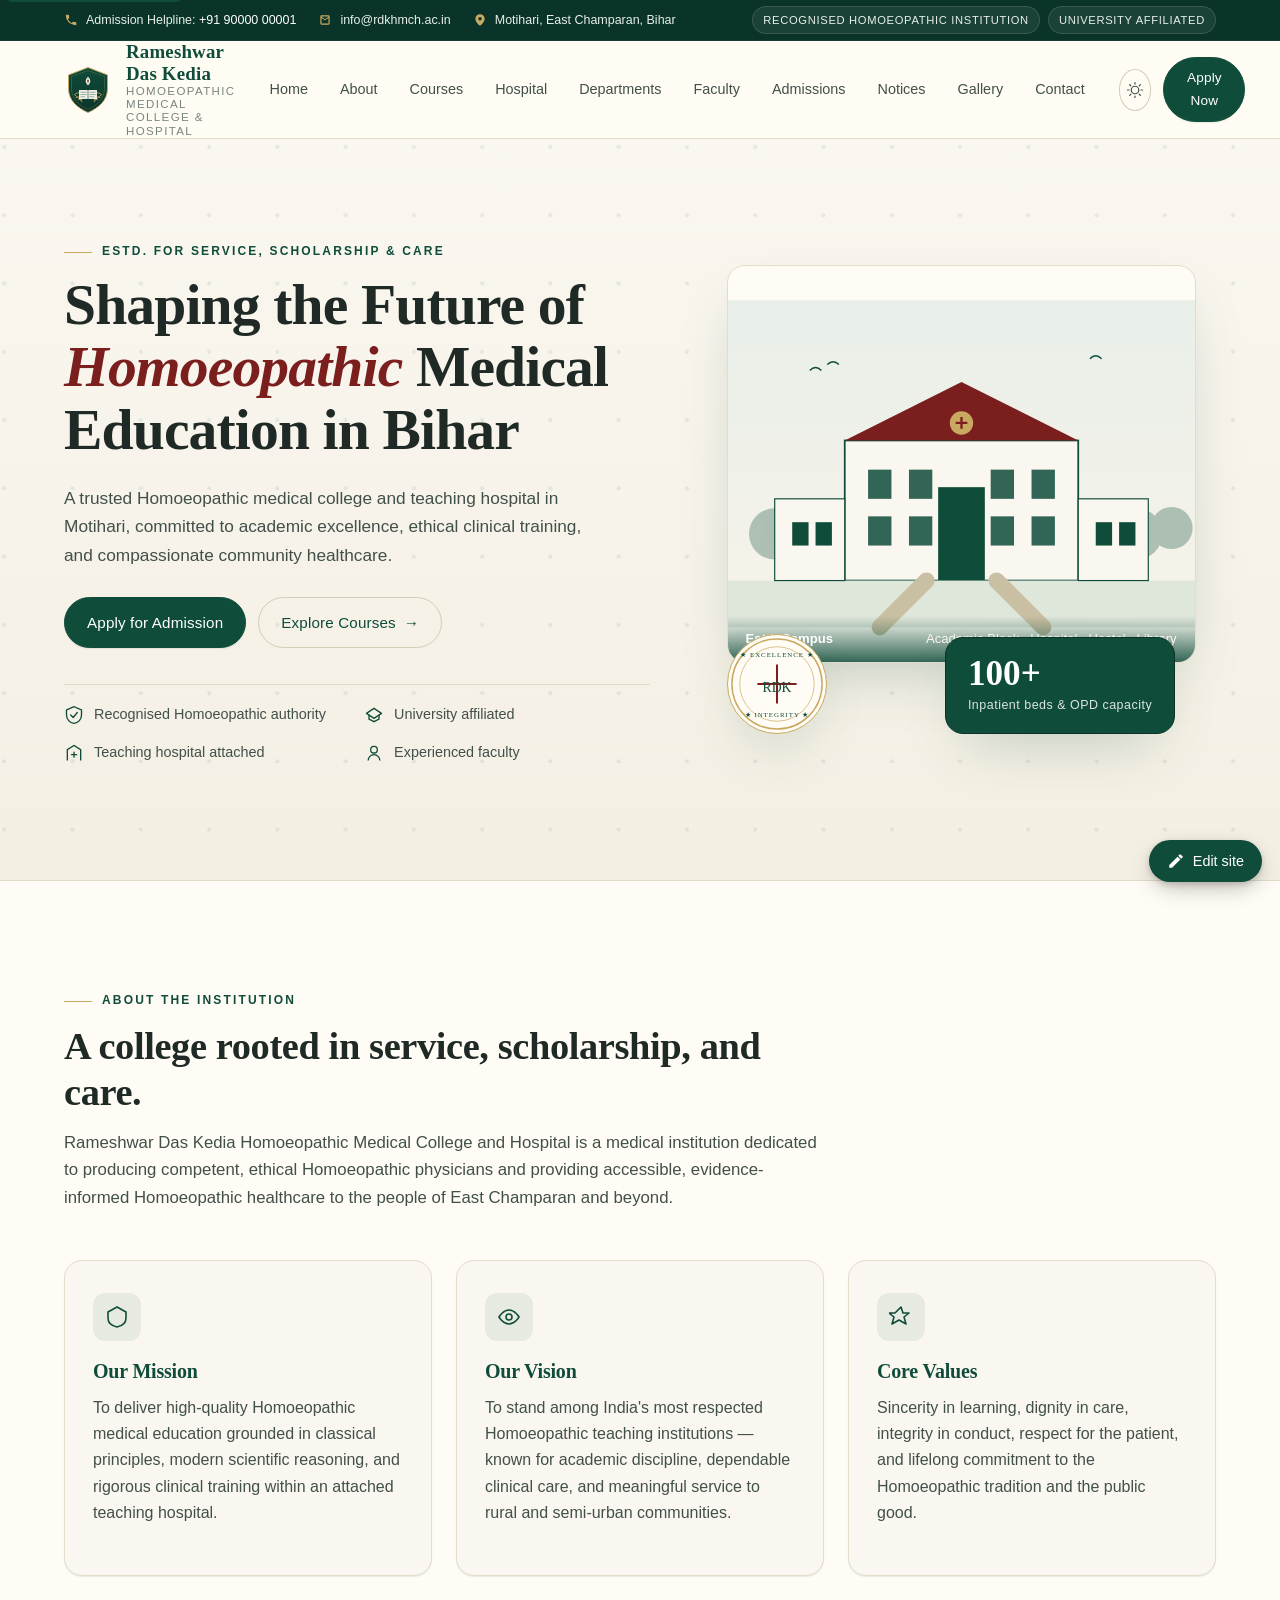
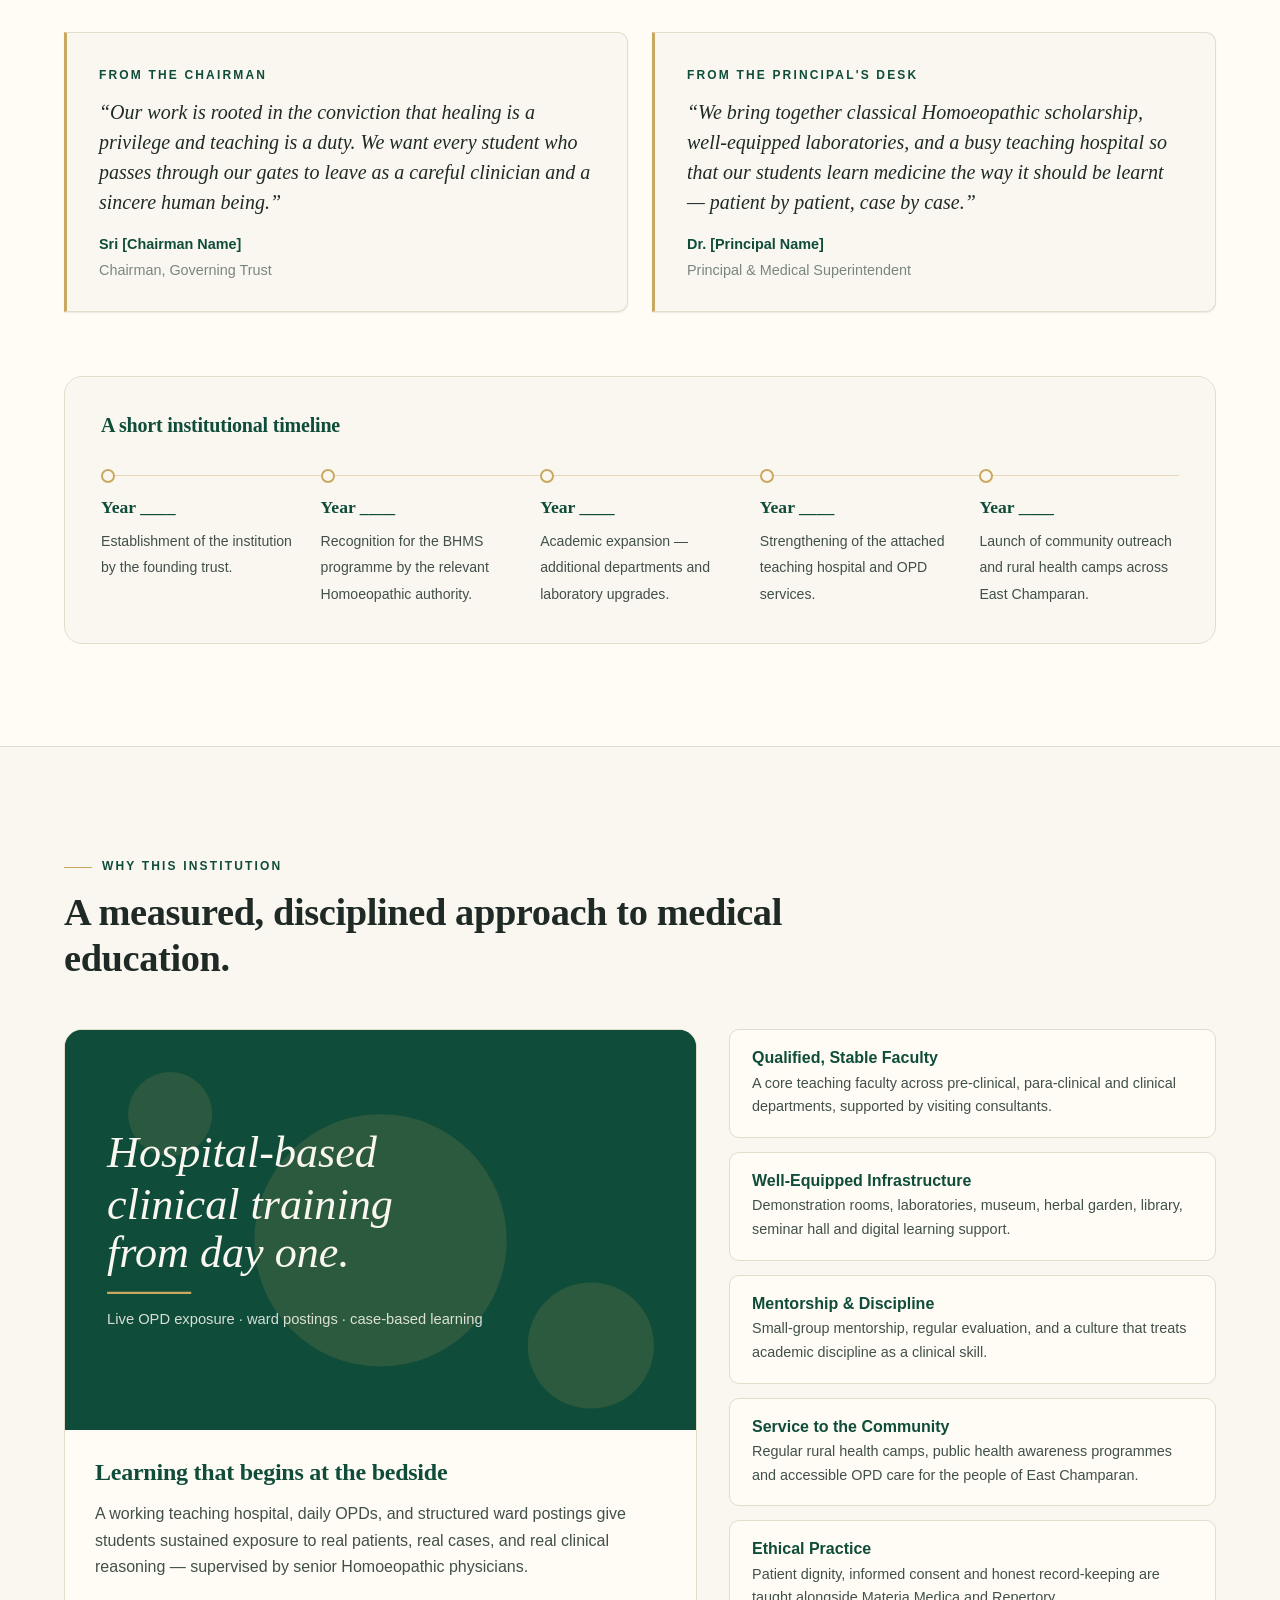
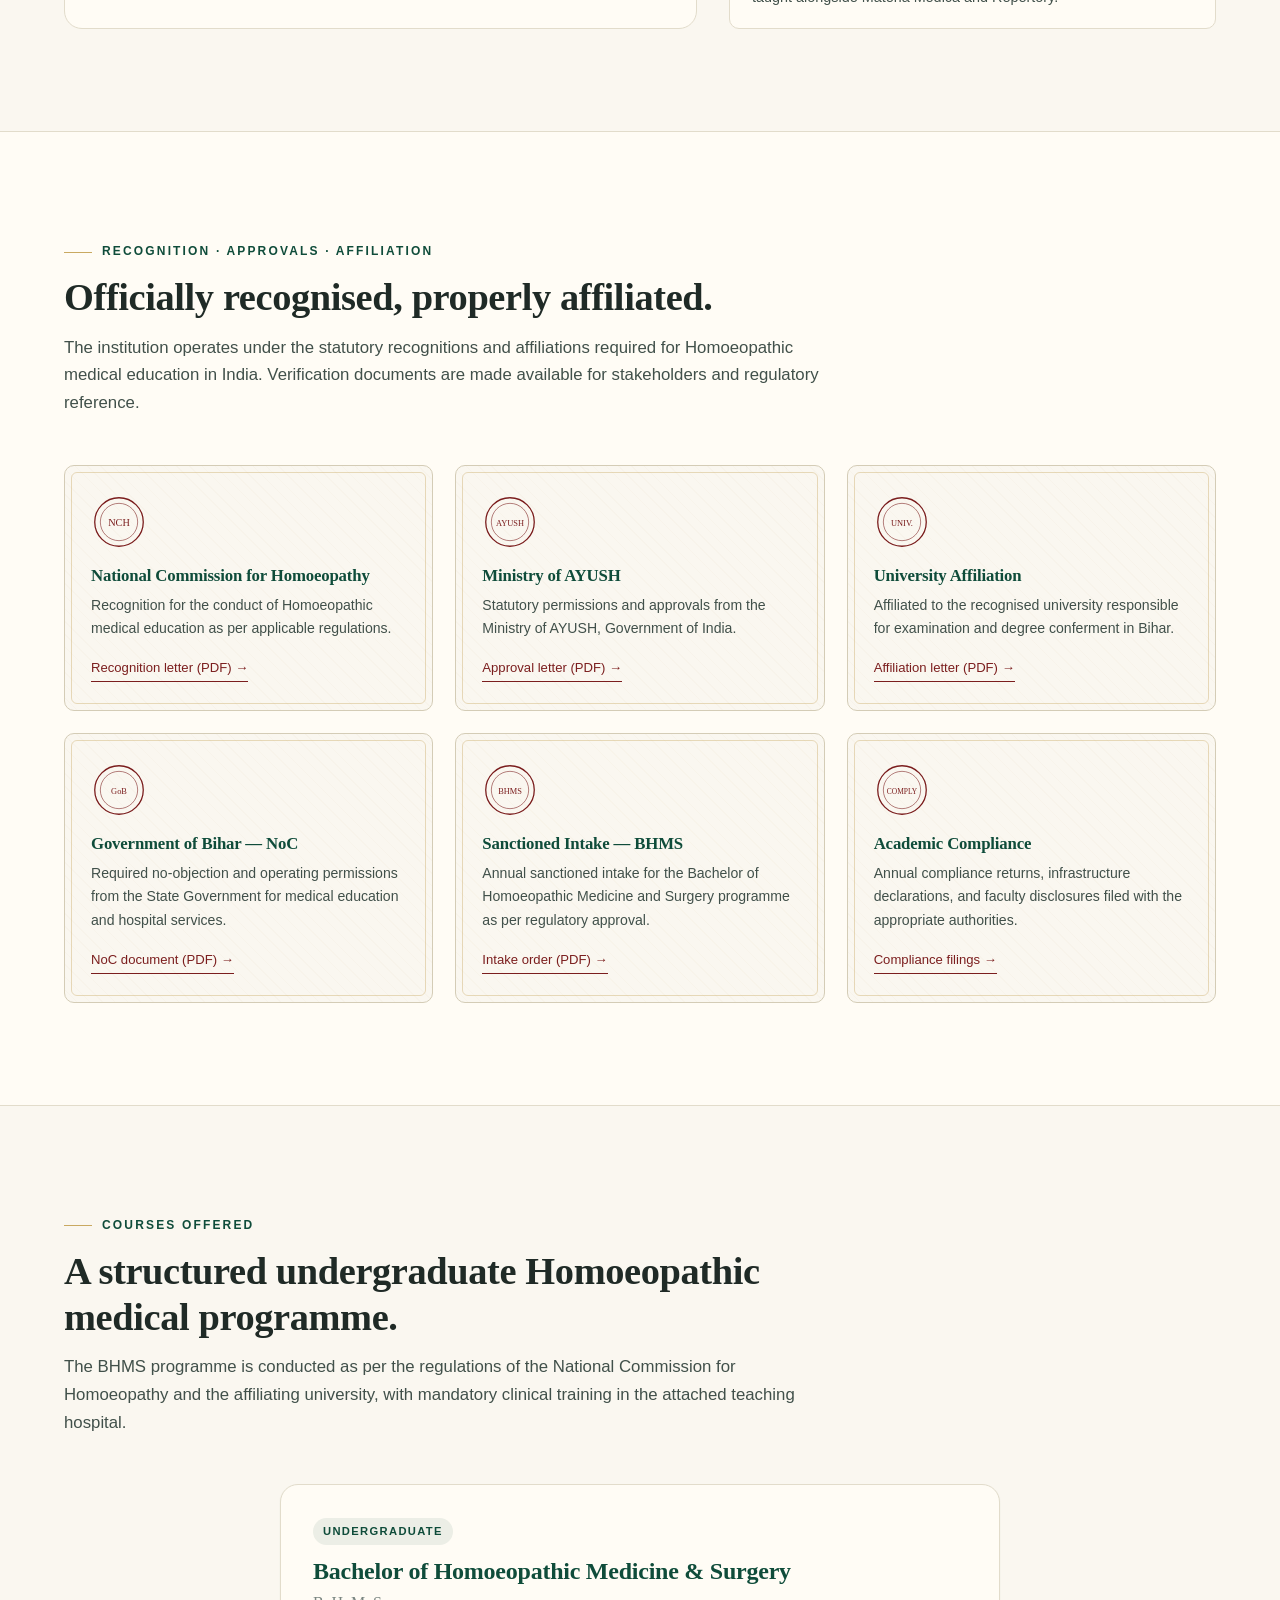
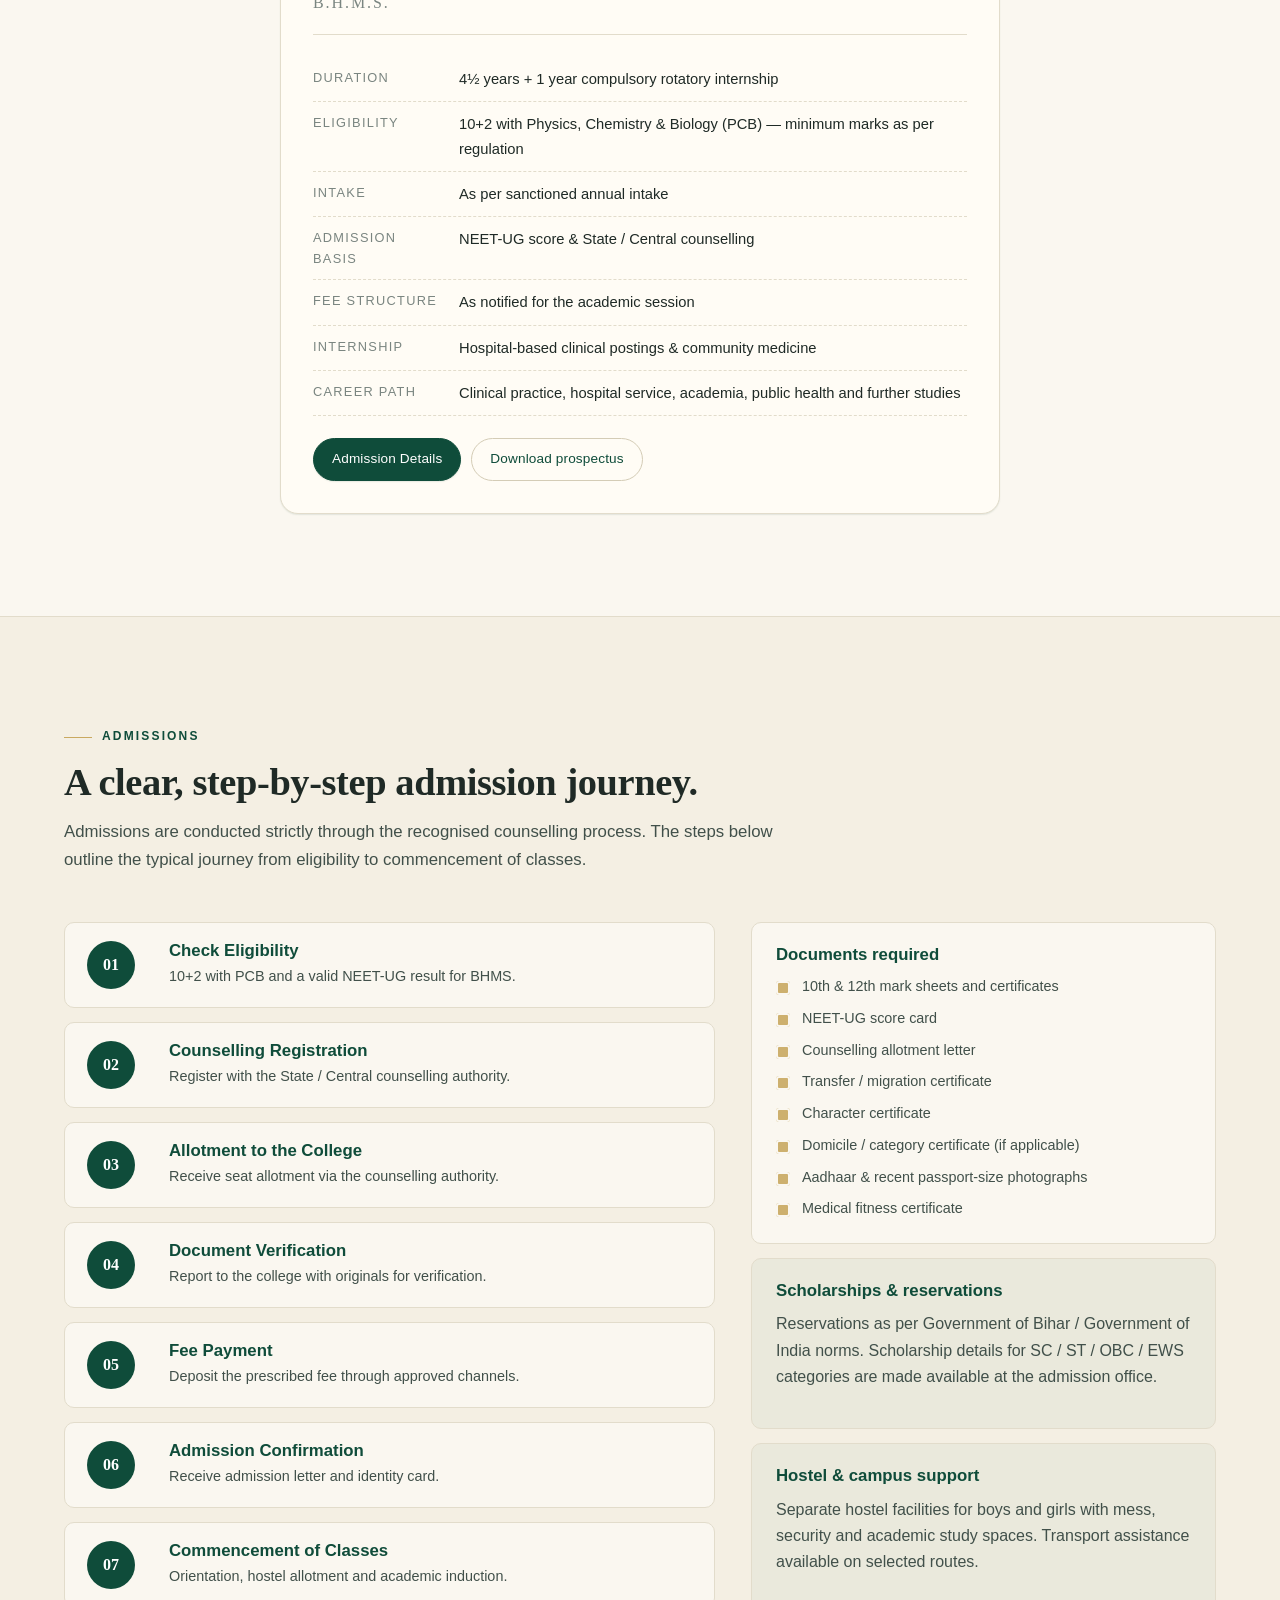
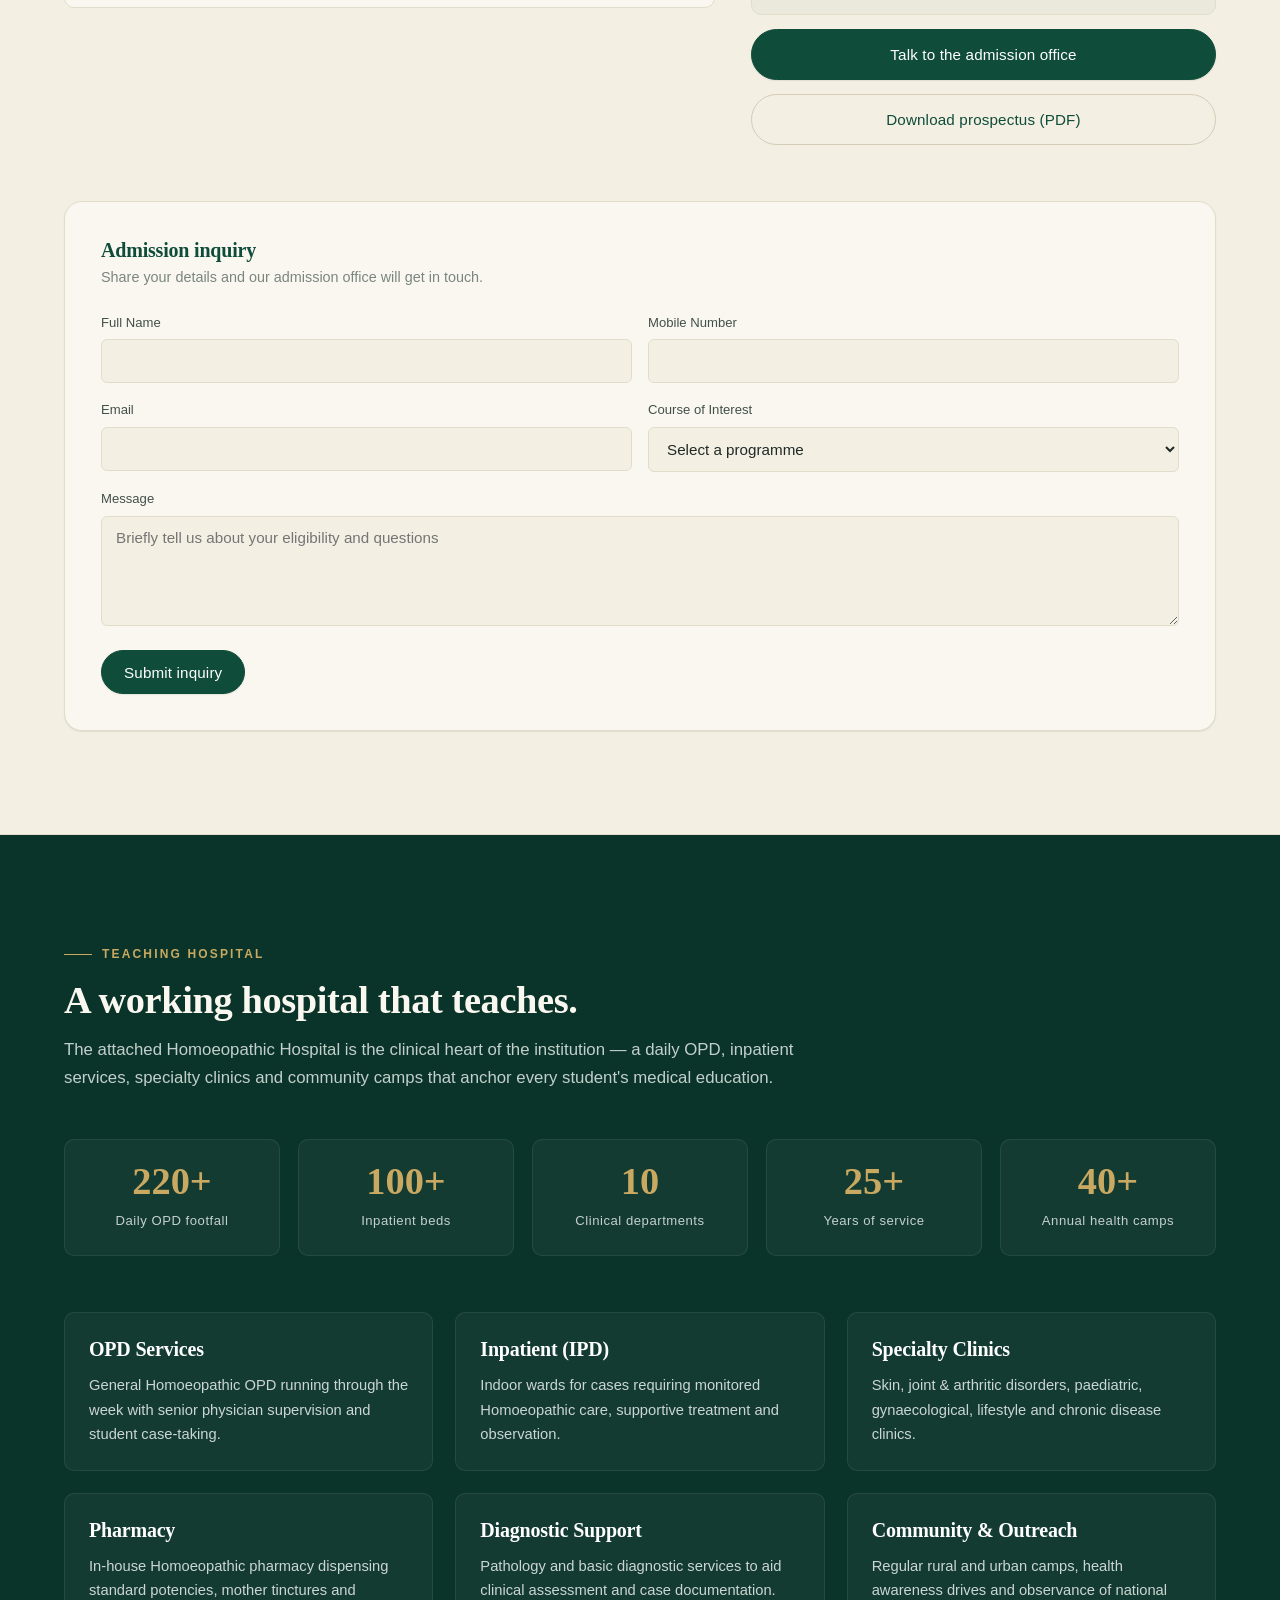
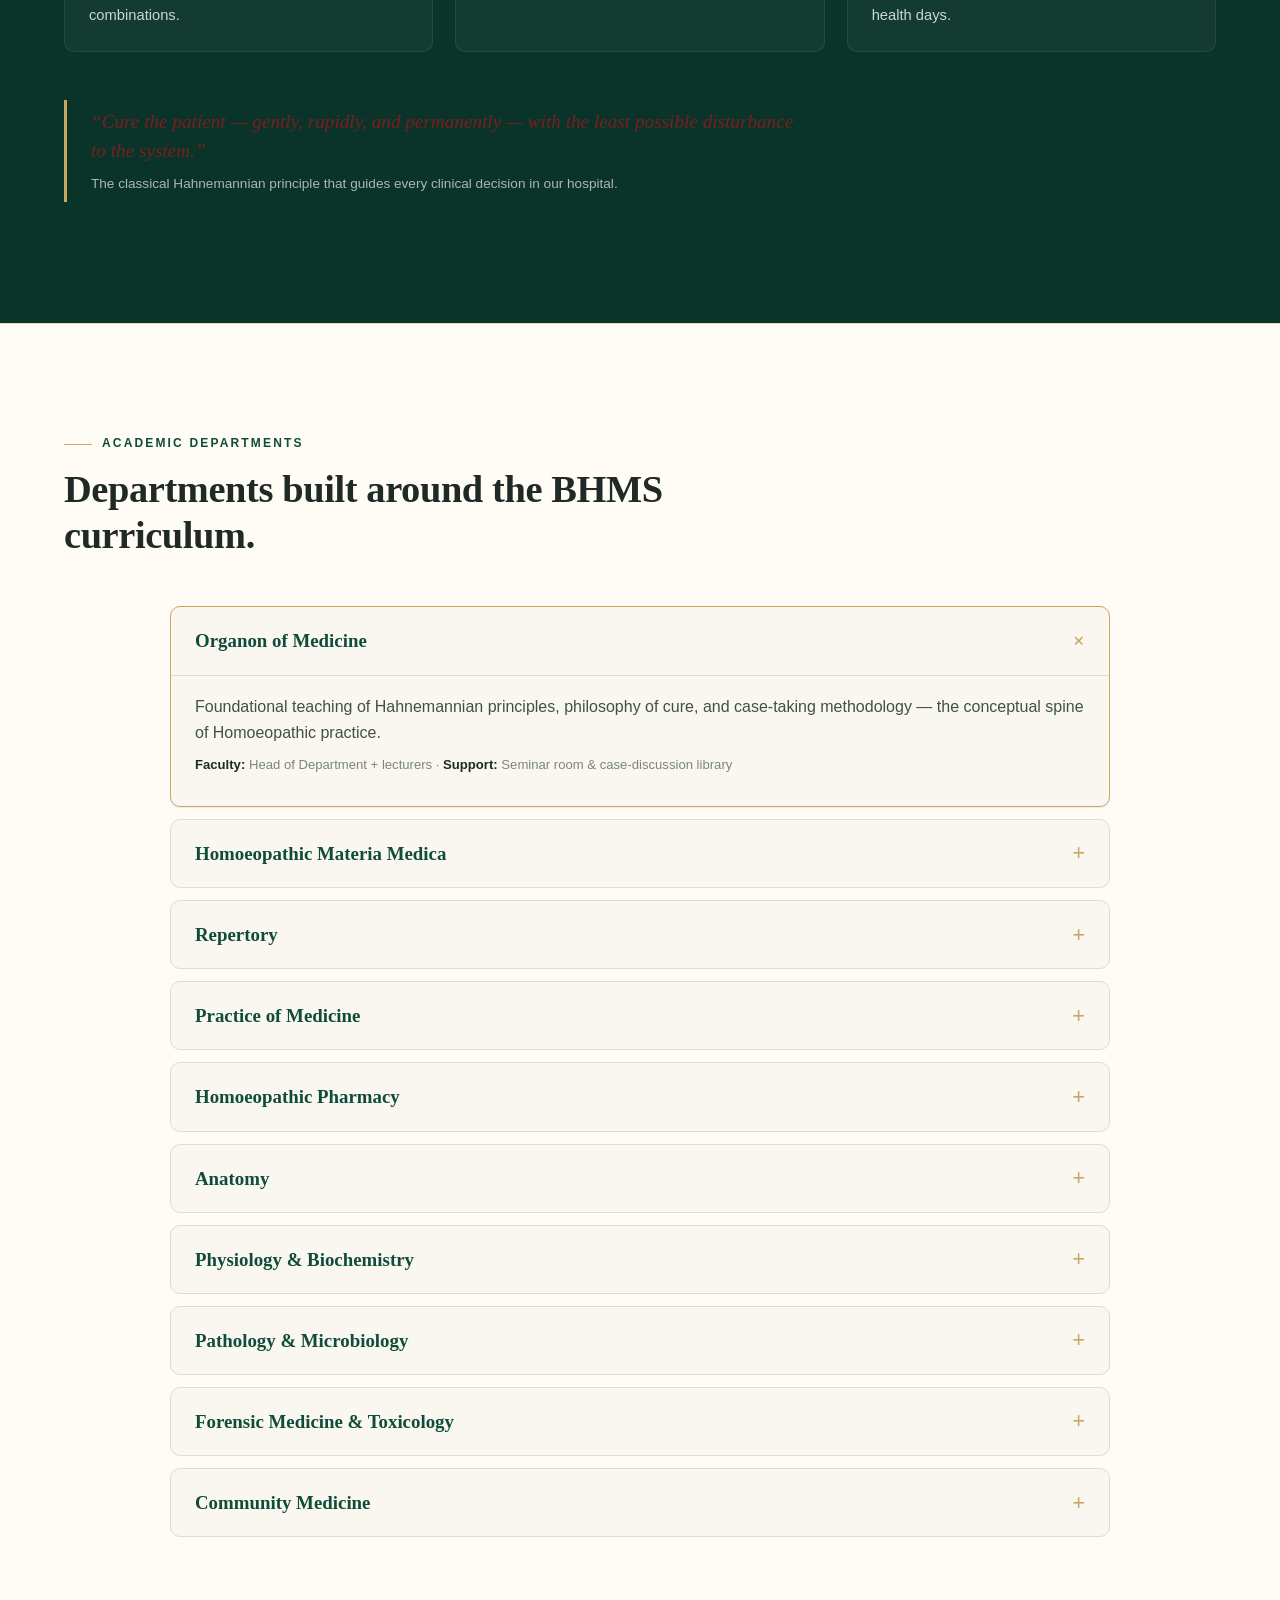
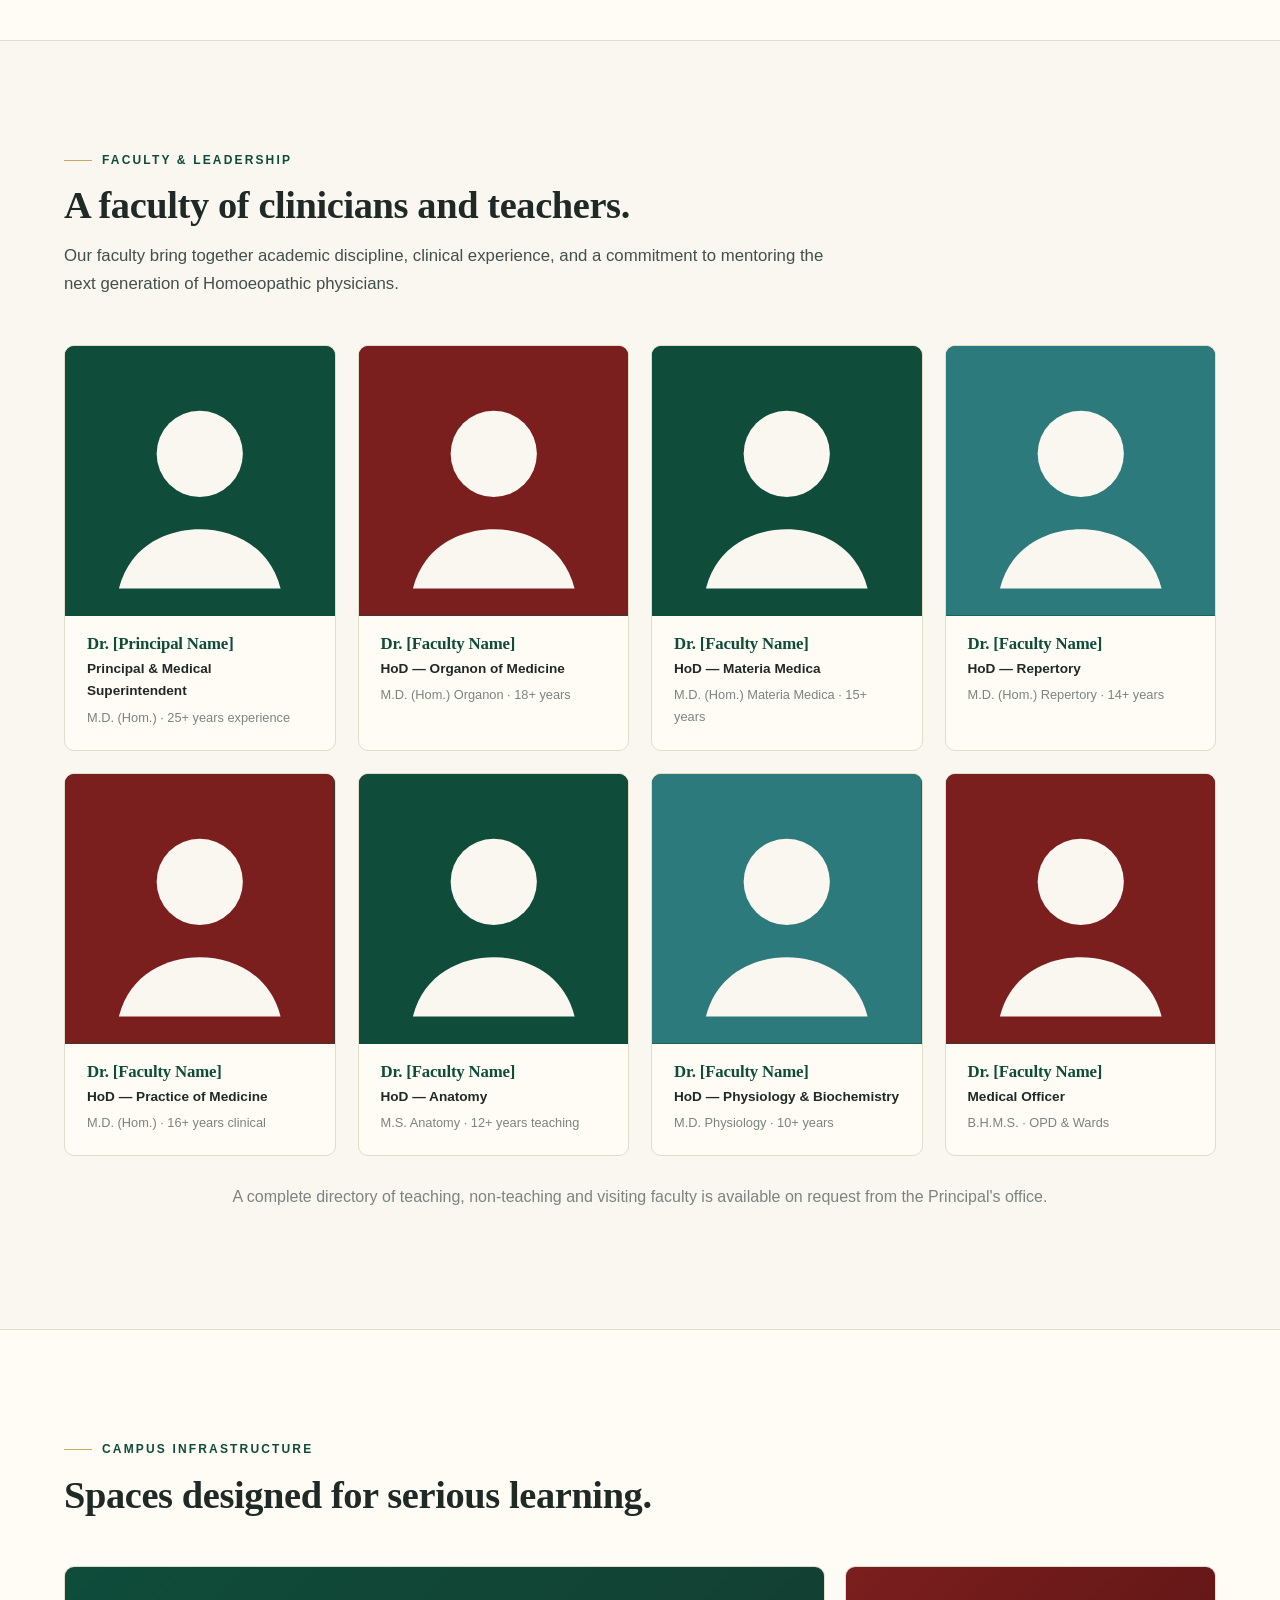
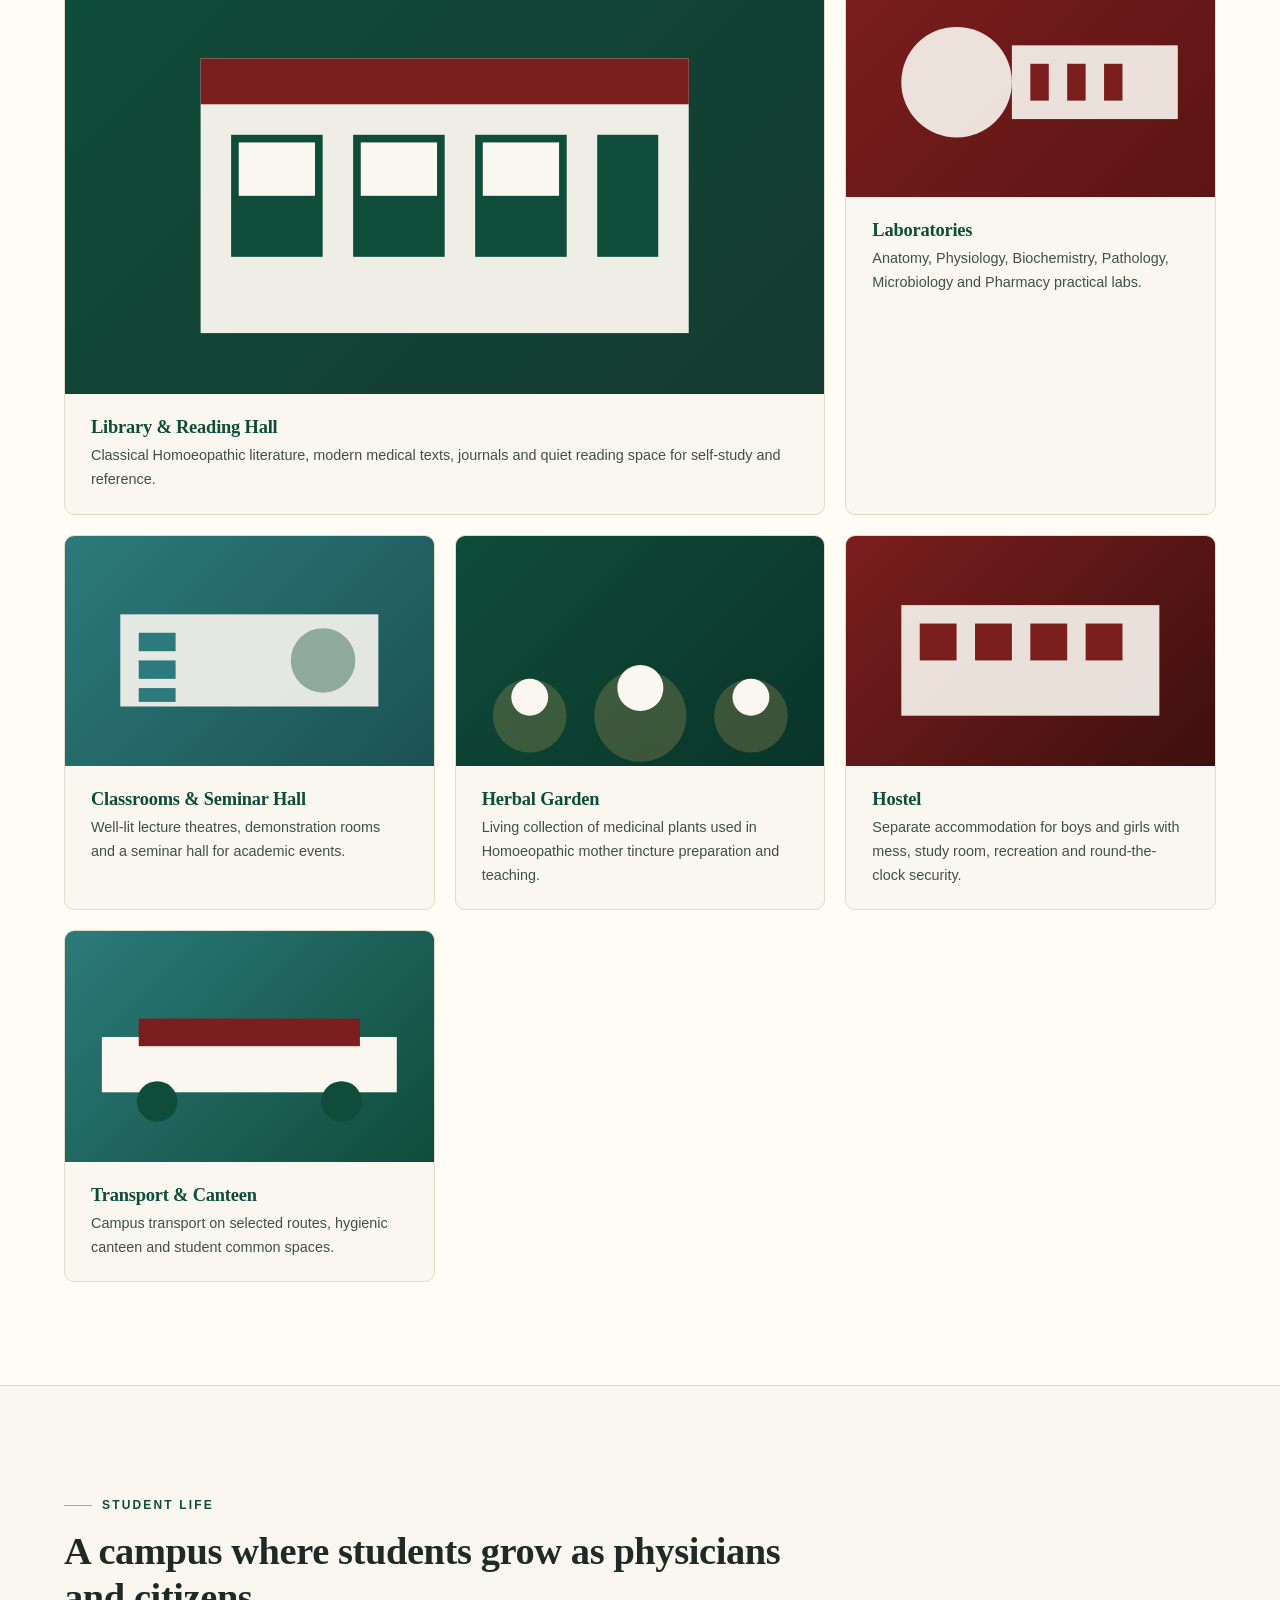
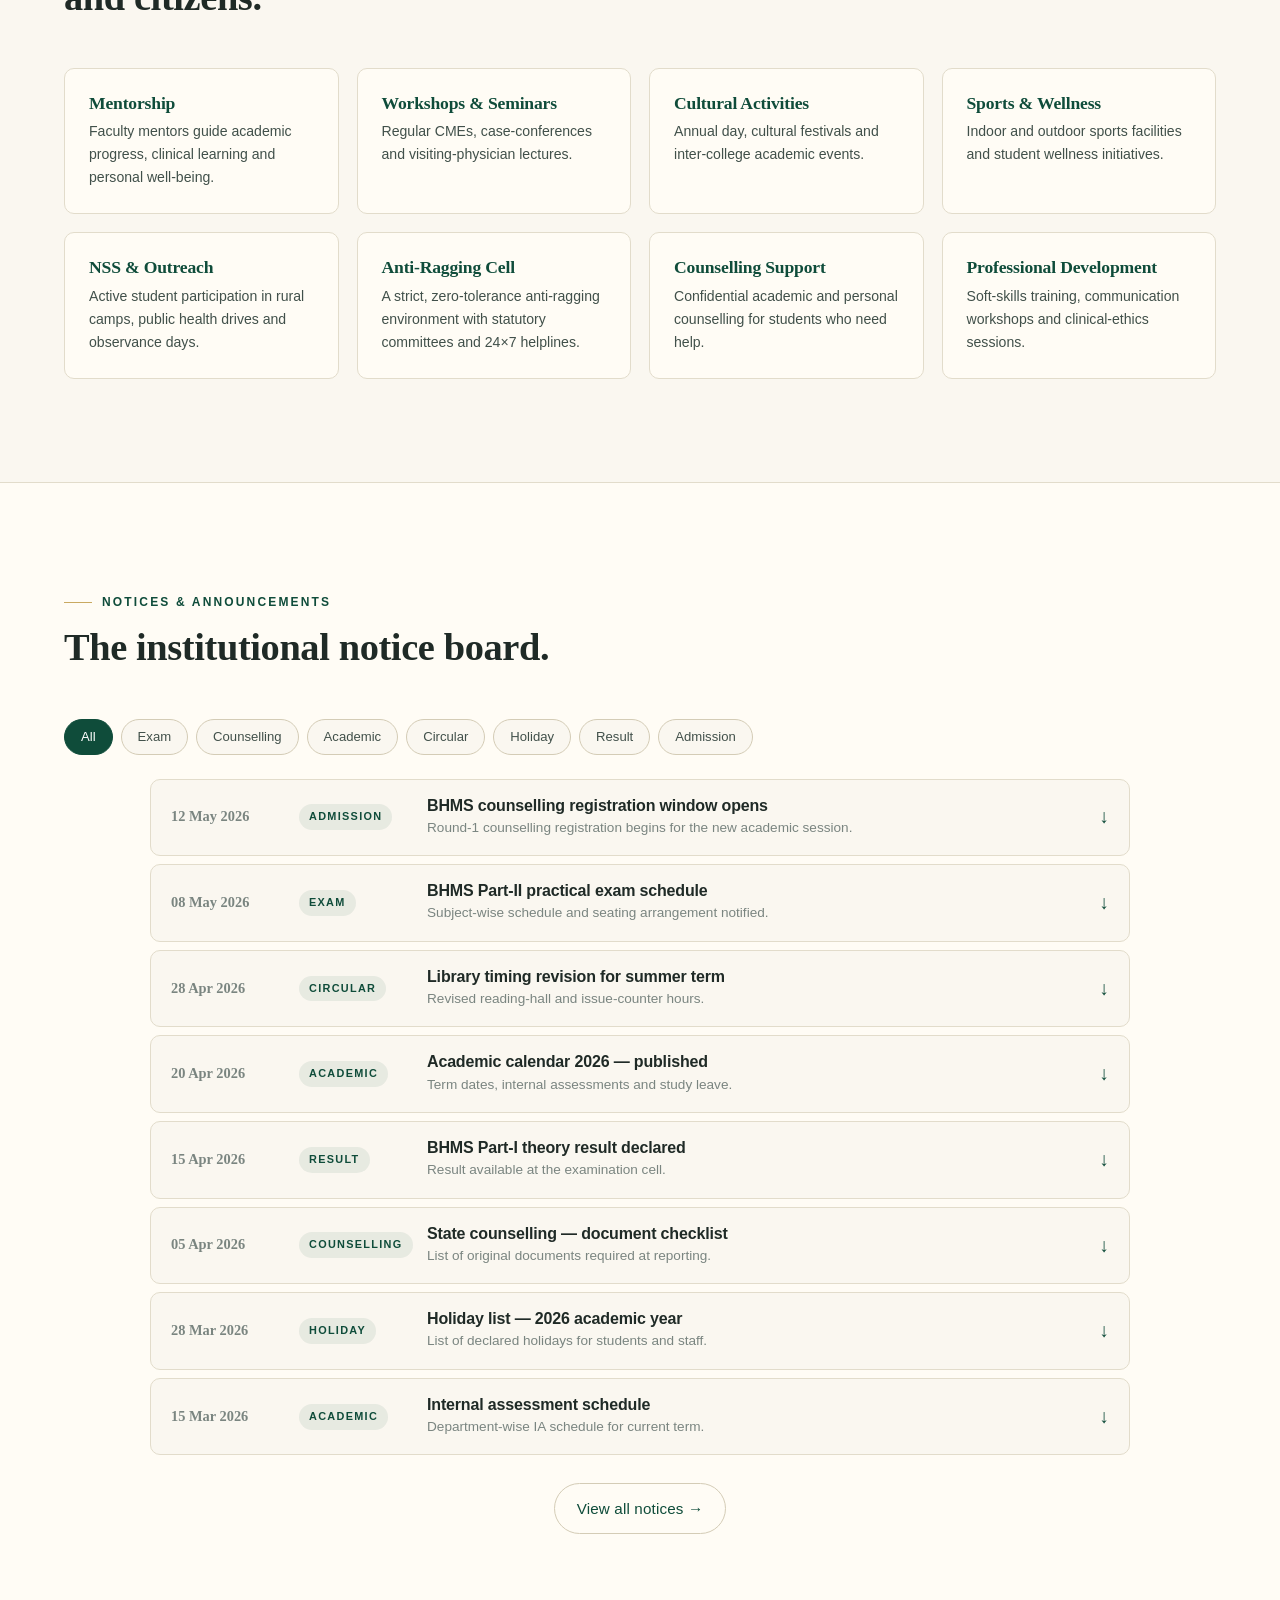
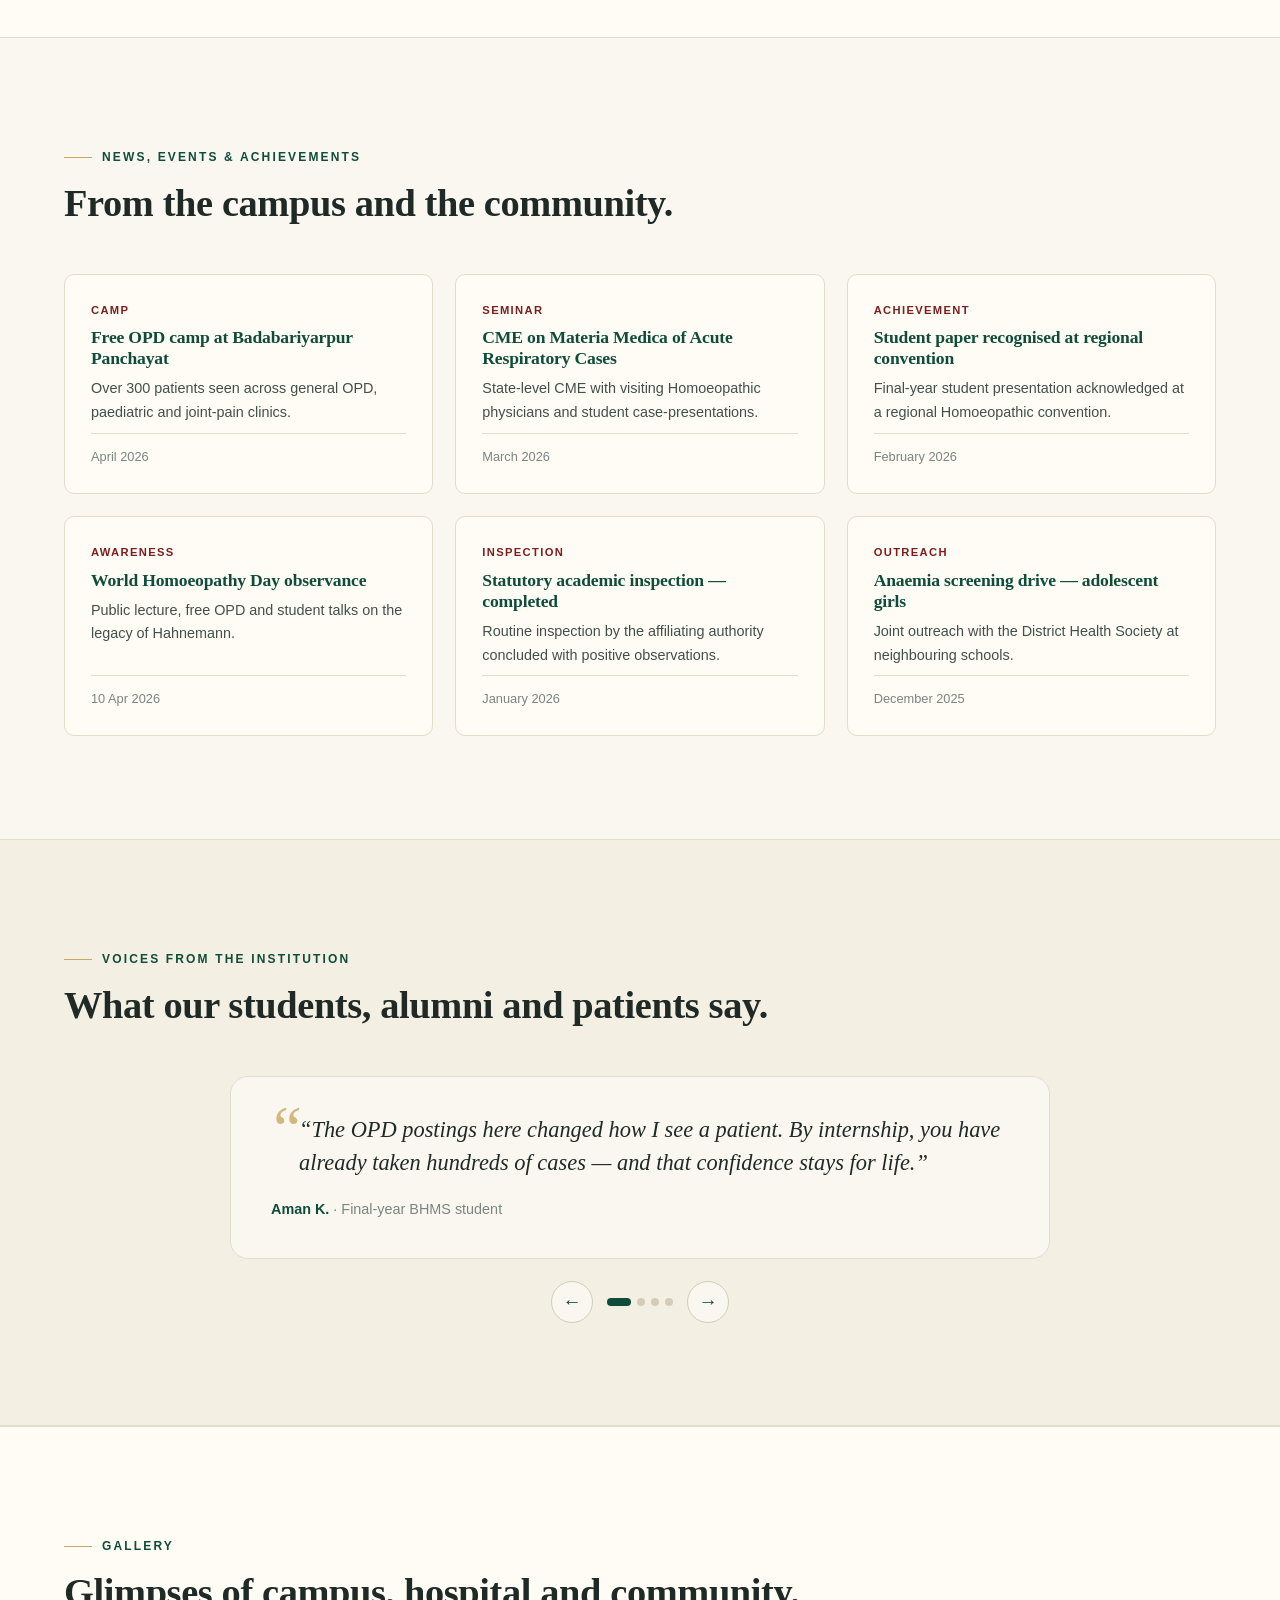
==== commit 952029a5: "Remove PG / MD (Hom.) content — college offers BHMS only - Drop the M.D. (Hom.) course card from the" ====
--- a/RDKHMCH-website.html
+++ b/RDKHMCH-website.html
@@ -5,7 +5,7 @@
   <meta name="viewport" content="width=device-width, initial-scale=1, viewport-fit=cover" />
   <meta name="theme-color" content="#0F4C3A" />
   <title>Rameshwar Das Kedia Homoeopathic Medical College and Hospital — Motihari, Bihar</title>
-  <meta name="description" content="Rameshwar Das Kedia Homoeopathic Medical College and Hospital, Motihari (East Champaran, Bihar) — a respected Homoeopathic medical college and teaching hospital offering BHMS and post-graduate Homoeopathic education with attached hospital, clinical training, and community healthcare." />
+  <meta name="description" content="Rameshwar Das Kedia Homoeopathic Medical College and Hospital, Motihari (East Champaran, Bihar) — a respected Homoeopathic medical college and teaching hospital offering the BHMS programme with attached hospital, clinical training, and community healthcare." />
   <meta name="keywords" content="Homoeopathic Medical College in Motihari, Homoeopathic Medical College in Bihar, BHMS Admission Bihar, Homoeopathic Hospital East Champaran, Homoeopathic Teaching Hospital, Medical College Motihari, Rameshwar Das Kedia Homoeopathic Medical College" />
   <meta name="author" content="Rameshwar Das Kedia Homoeopathic Medical College and Hospital" />
 
@@ -462,6 +462,7 @@
 
 /* ---------- courses ---------- */
 .course-grid { display: grid; grid-template-columns: 1fr 1fr; gap: 28px; }
+.course-grid--single { grid-template-columns: minmax(0, 720px); justify-content: center; }
 @media (max-width: 880px) { .course-grid { grid-template-columns: 1fr; } }
 
 .course {
@@ -1388,11 +1389,11 @@
   <div class="container">
     <div class="section-head reveal">
       <p class="eyebrow"><span class="eyebrow__dash"></span> Courses Offered</p>
-      <h2 class="section-title">Structured Homoeopathic medical programmes.</h2>
-      <p class="section-lede">Programmes are conducted as per the regulations of the National Commission for Homoeopathy and the affiliating university, with mandatory clinical training in the attached teaching hospital.</p>
-    </div>
-
-    <div class="course-grid">
+      <h2 class="section-title">A structured undergraduate Homoeopathic medical programme.</h2>
+      <p class="section-lede">The BHMS programme is conducted as per the regulations of the National Commission for Homoeopathy and the affiliating university, with mandatory clinical training in the attached teaching hospital.</p>
+    </div>
+
+    <div class="course-grid course-grid--single">
       <article class="course reveal">
         <header class="course__head">
           <span class="course__badge">Undergraduate</span>
@@ -1406,32 +1407,11 @@
           <div><dt>Admission Basis</dt><dd>NEET-UG score &amp; State / Central counselling</dd></div>
           <div><dt>Fee Structure</dt><dd>As notified for the academic session</dd></div>
           <div><dt>Internship</dt><dd>Hospital-based clinical postings &amp; community medicine</dd></div>
-          <div><dt>Career Path</dt><dd>Clinical practice, hospital service, MD (Hom.), academia, public health</dd></div>
+          <div><dt>Career Path</dt><dd>Clinical practice, hospital service, academia, public health and further studies</dd></div>
         </dl>
         <div class="course__cta">
           <a href="#admissions" class="btn btn--primary btn--sm">Admission Details</a>
           <a href="#" class="btn btn--ghost btn--sm">Download prospectus</a>
-        </div>
-      </article>
-
-      <article class="course reveal">
-        <header class="course__head">
-          <span class="course__badge course__badge--alt">Postgraduate · Subject to approval</span>
-          <h3>Doctor of Medicine — Homoeopathy</h3>
-          <p class="course__abbr">M.D. (Hom.)</p>
-        </header>
-        <dl class="course__meta">
-          <div><dt>Duration</dt><dd>3 years (full-time)</dd></div>
-          <div><dt>Eligibility</dt><dd>BHMS degree from a recognised institution + completed internship</dd></div>
-          <div><dt>Specialties</dt><dd>Materia Medica · Organon · Repertory · Practice of Medicine — as approved</dd></div>
-          <div><dt>Intake</dt><dd>As per regulatory sanction (where applicable)</dd></div>
-          <div><dt>Admission Basis</dt><dd>AIAPGET score &amp; counselling</dd></div>
-          <div><dt>Training</dt><dd>OPD/IPD case-work, dissertation &amp; academic teaching</dd></div>
-          <div><dt>Career Path</dt><dd>Specialist practice, teaching, clinical research</dd></div>
-        </dl>
-        <div class="course__cta">
-          <a href="#admissions" class="btn btn--primary btn--sm">Admission Details</a>
-          <a href="#" class="btn btn--ghost btn--sm">Eligibility checklist</a>
         </div>
       </article>
     </div>
@@ -1463,7 +1443,7 @@
           <h4>Documents required</h4>
           <ul class="checklist">
             <li>10th &amp; 12th mark sheets and certificates</li>
-            <li>NEET-UG / AIAPGET score card</li>
+            <li>NEET-UG score card</li>
             <li>Counselling allotment letter</li>
             <li>Transfer / migration certificate</li>
             <li>Character certificate</li>
@@ -1500,7 +1480,6 @@
           <select name="course" required>
             <option value="">Select a programme</option>
             <option>BHMS</option>
-            <option>MD (Hom.) — subject to approval</option>
             <option>General inquiry</option>
           </select>
         </label>
@@ -2000,11 +1979,11 @@
     </div>
 
     <div>
-      <h5>Courses</h5>
+      <h5>Course</h5>
       <ul class="footer__links">
         <li><a href="#courses">B.H.M.S.</a></li>
-        <li><a href="#courses">M.D. (Hom.)</a></li>
         <li><a href="#admissions">Admission Process</a></li>
+        <li><a href="#admissions">Eligibility &amp; Documents</a></li>
         <li><a href="#quick-links">Prospectus</a></li>
         <li><a href="#quick-links">Fee Structure</a></li>
       </ul>
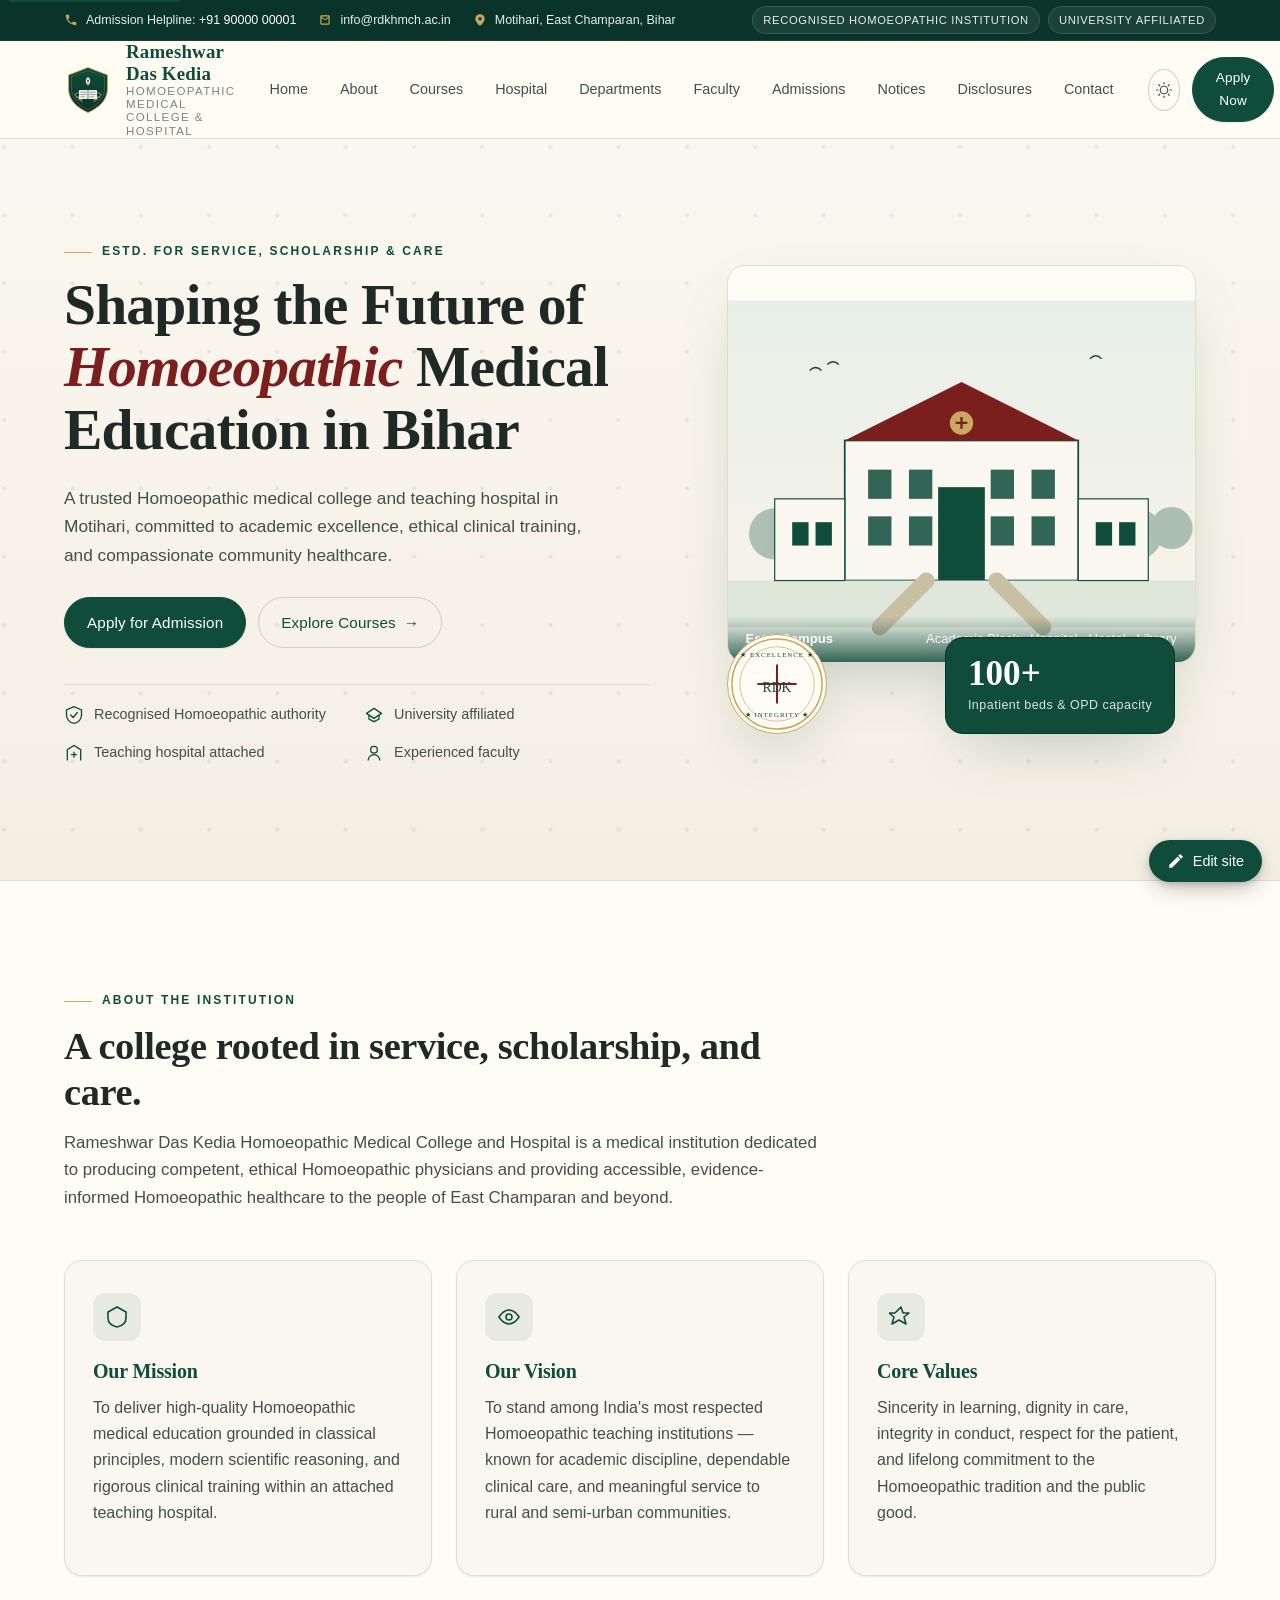
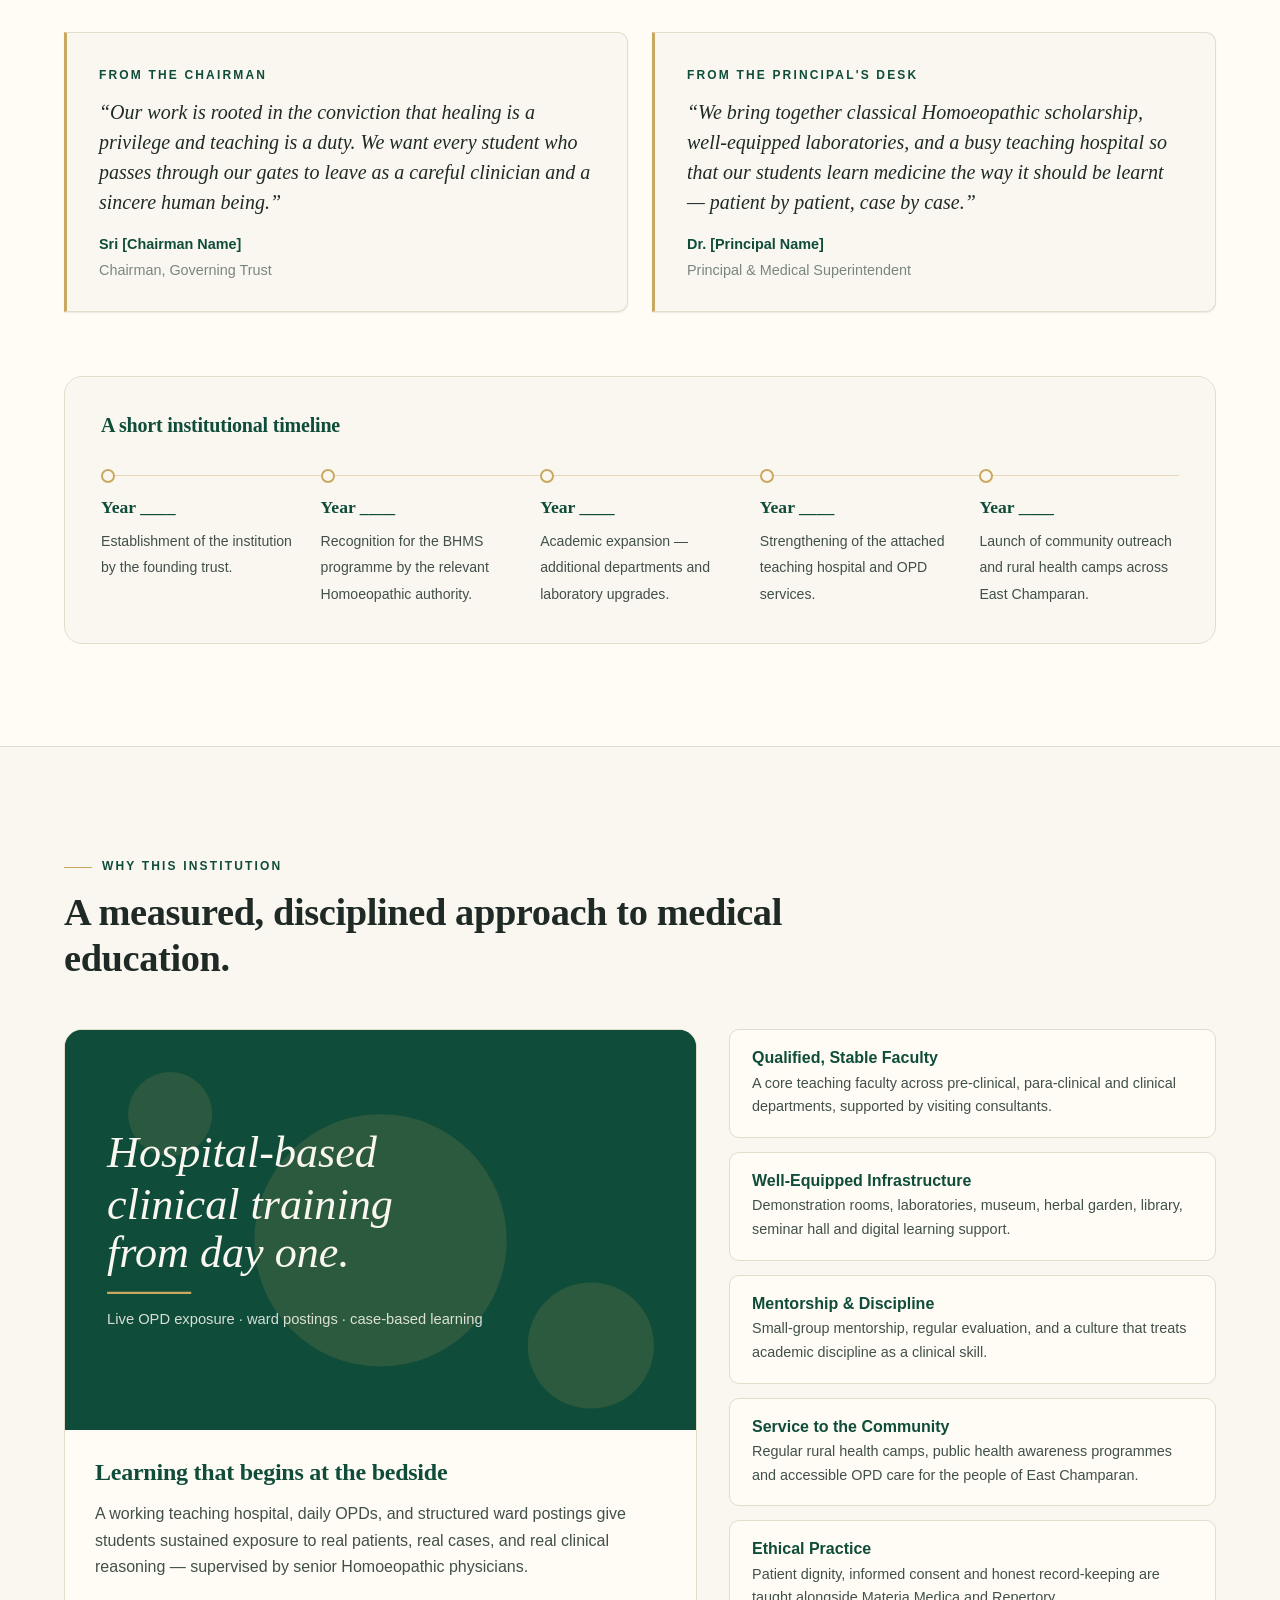
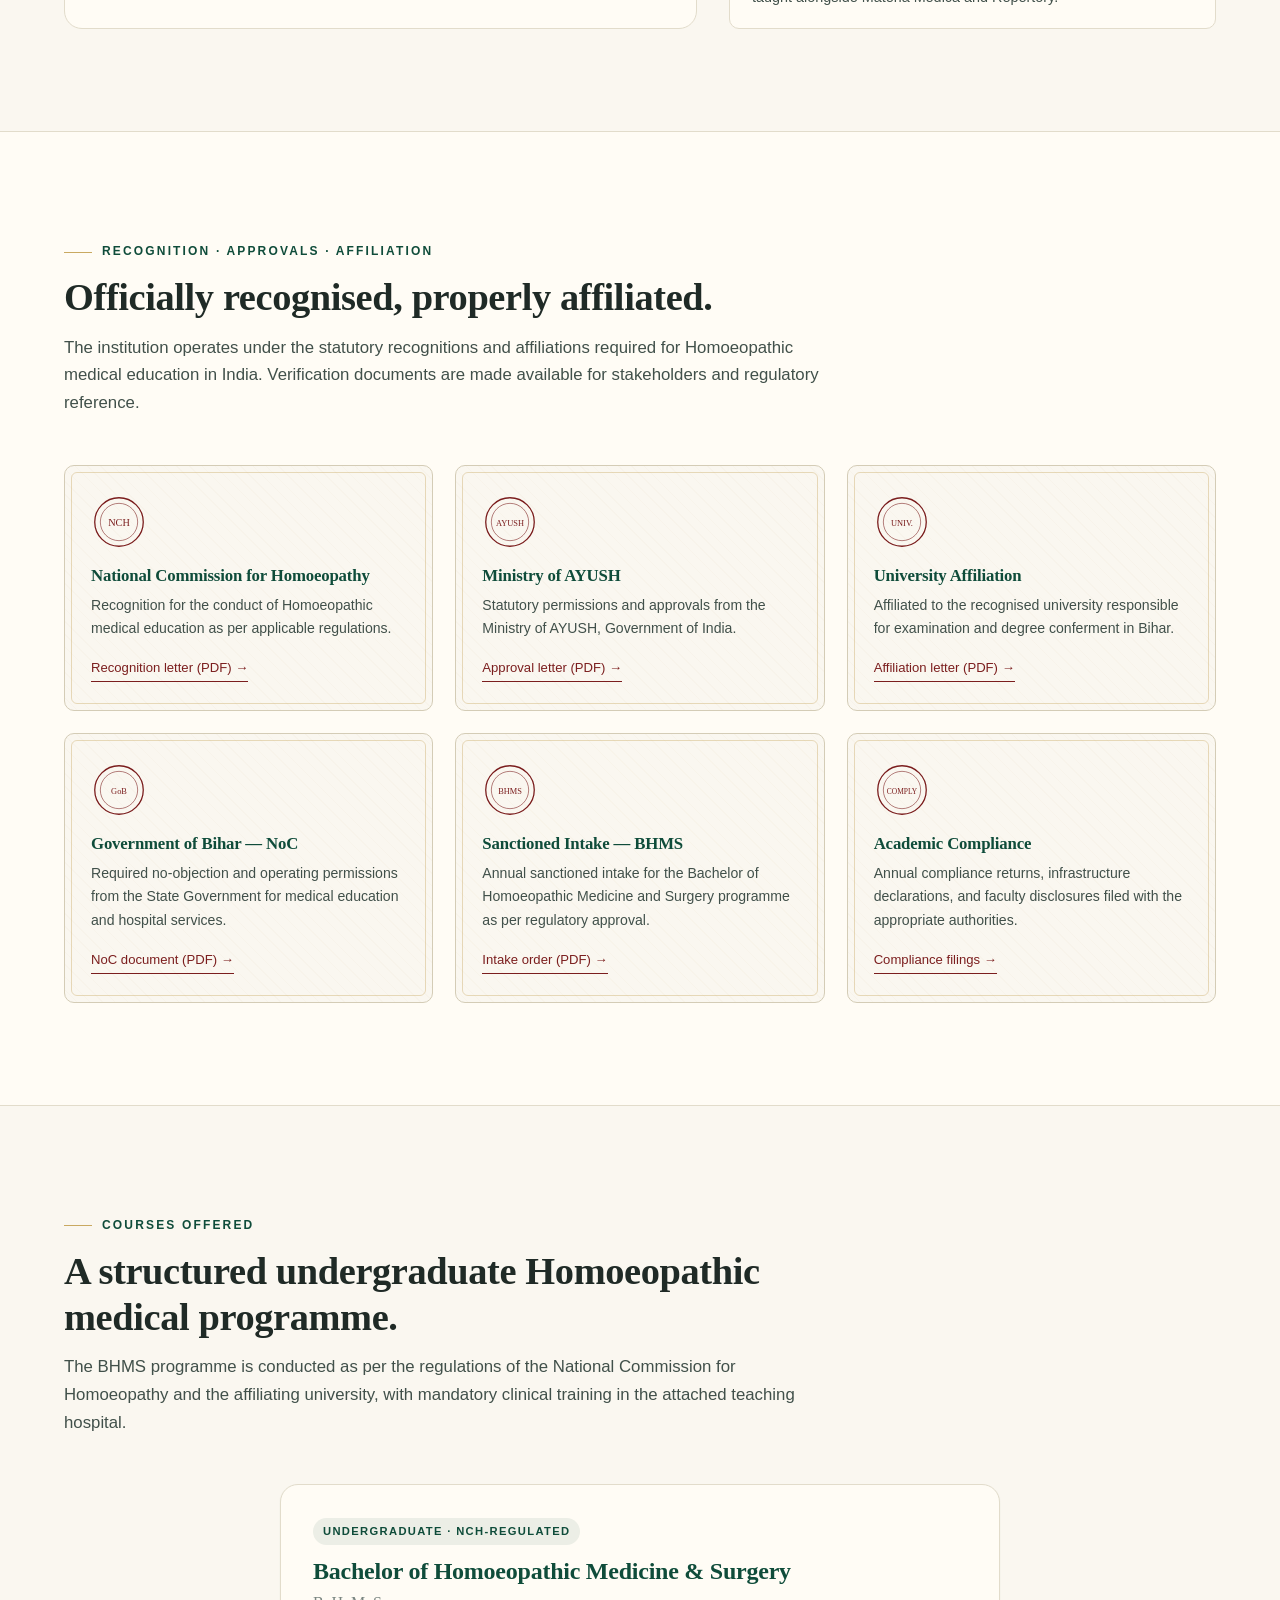
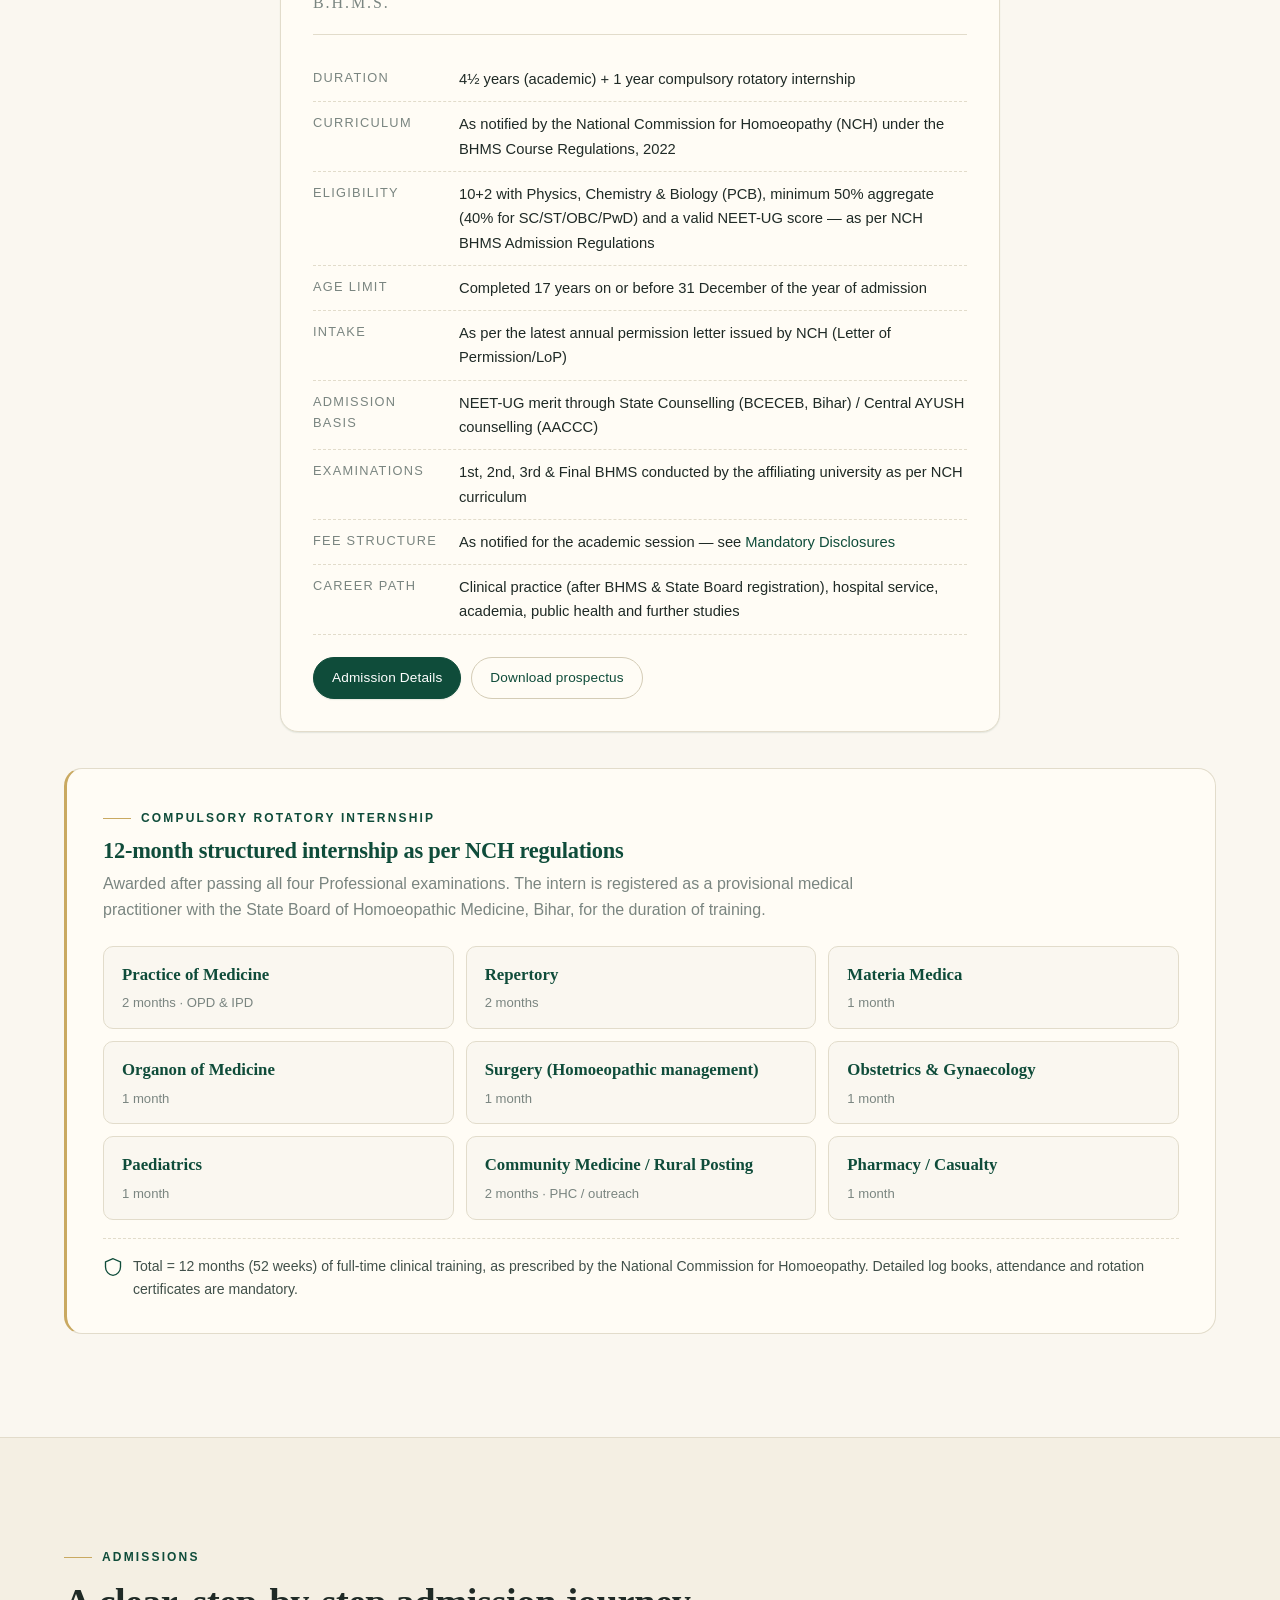
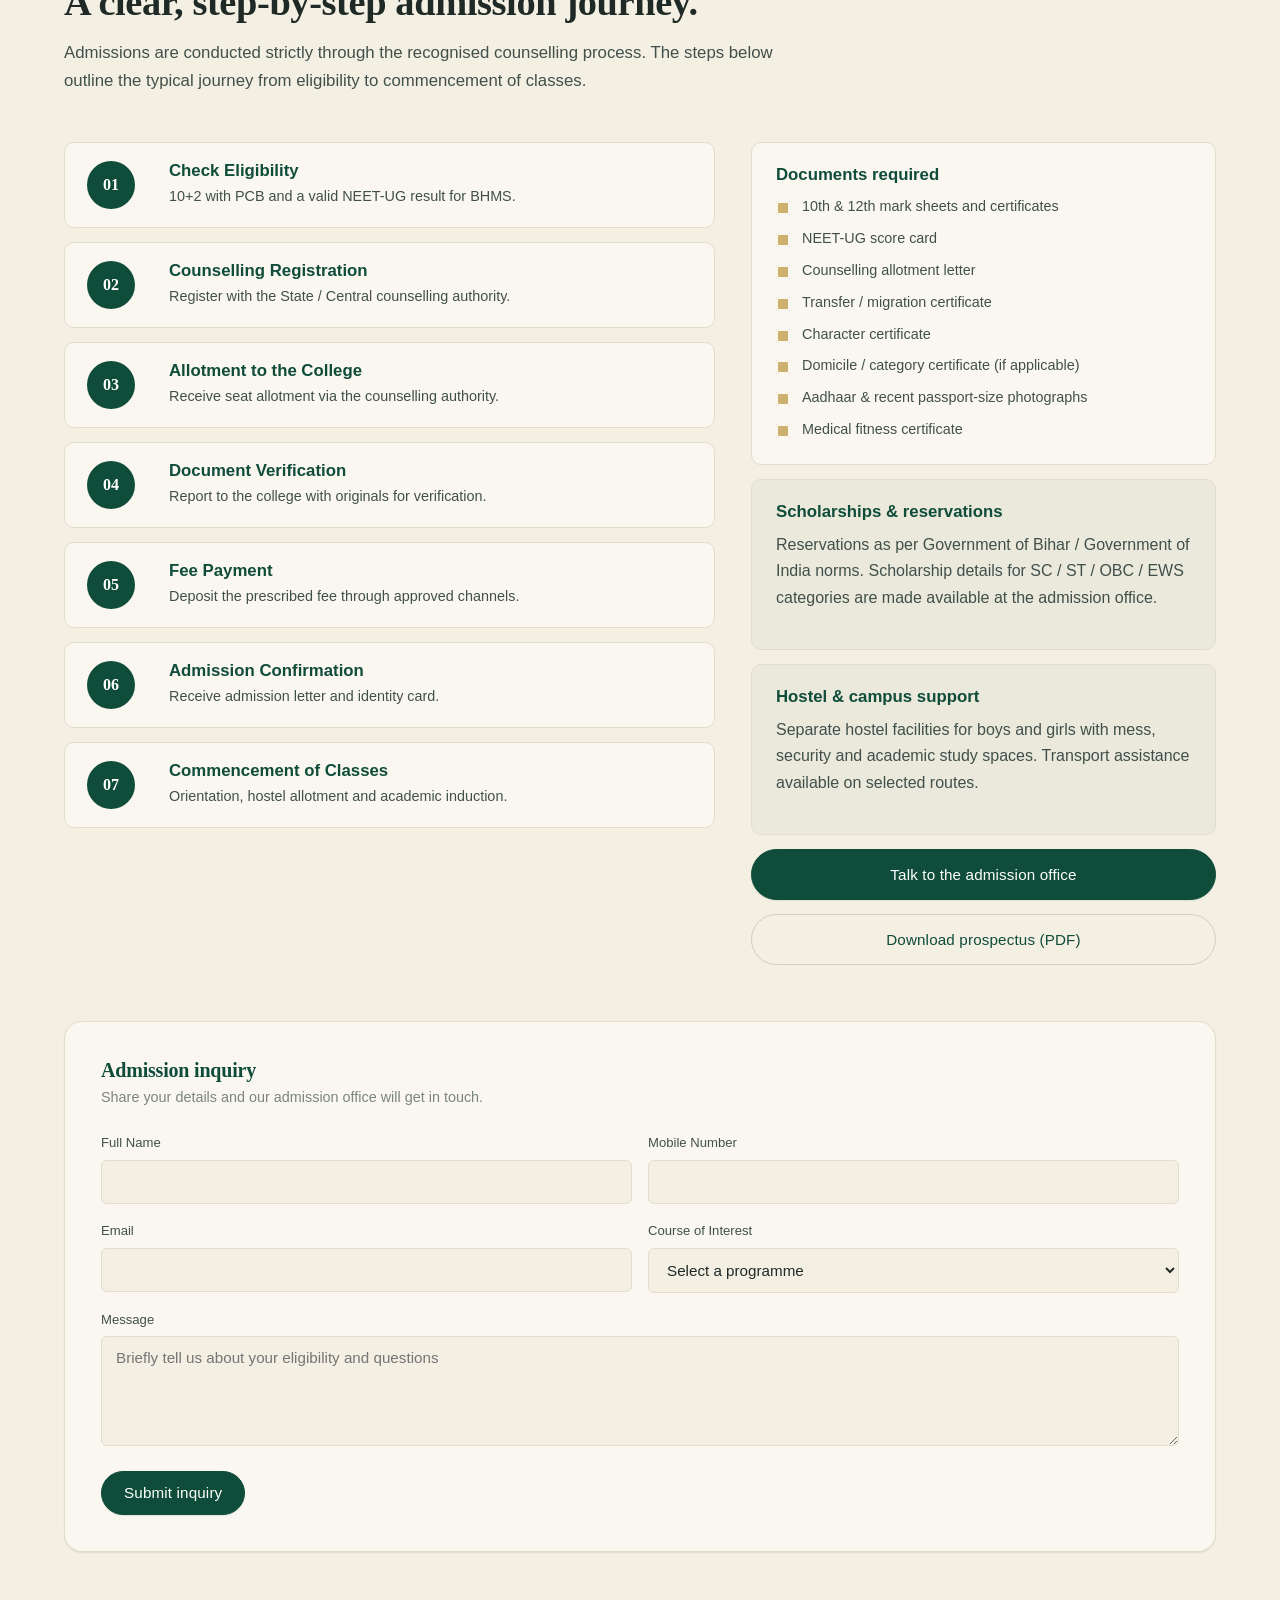
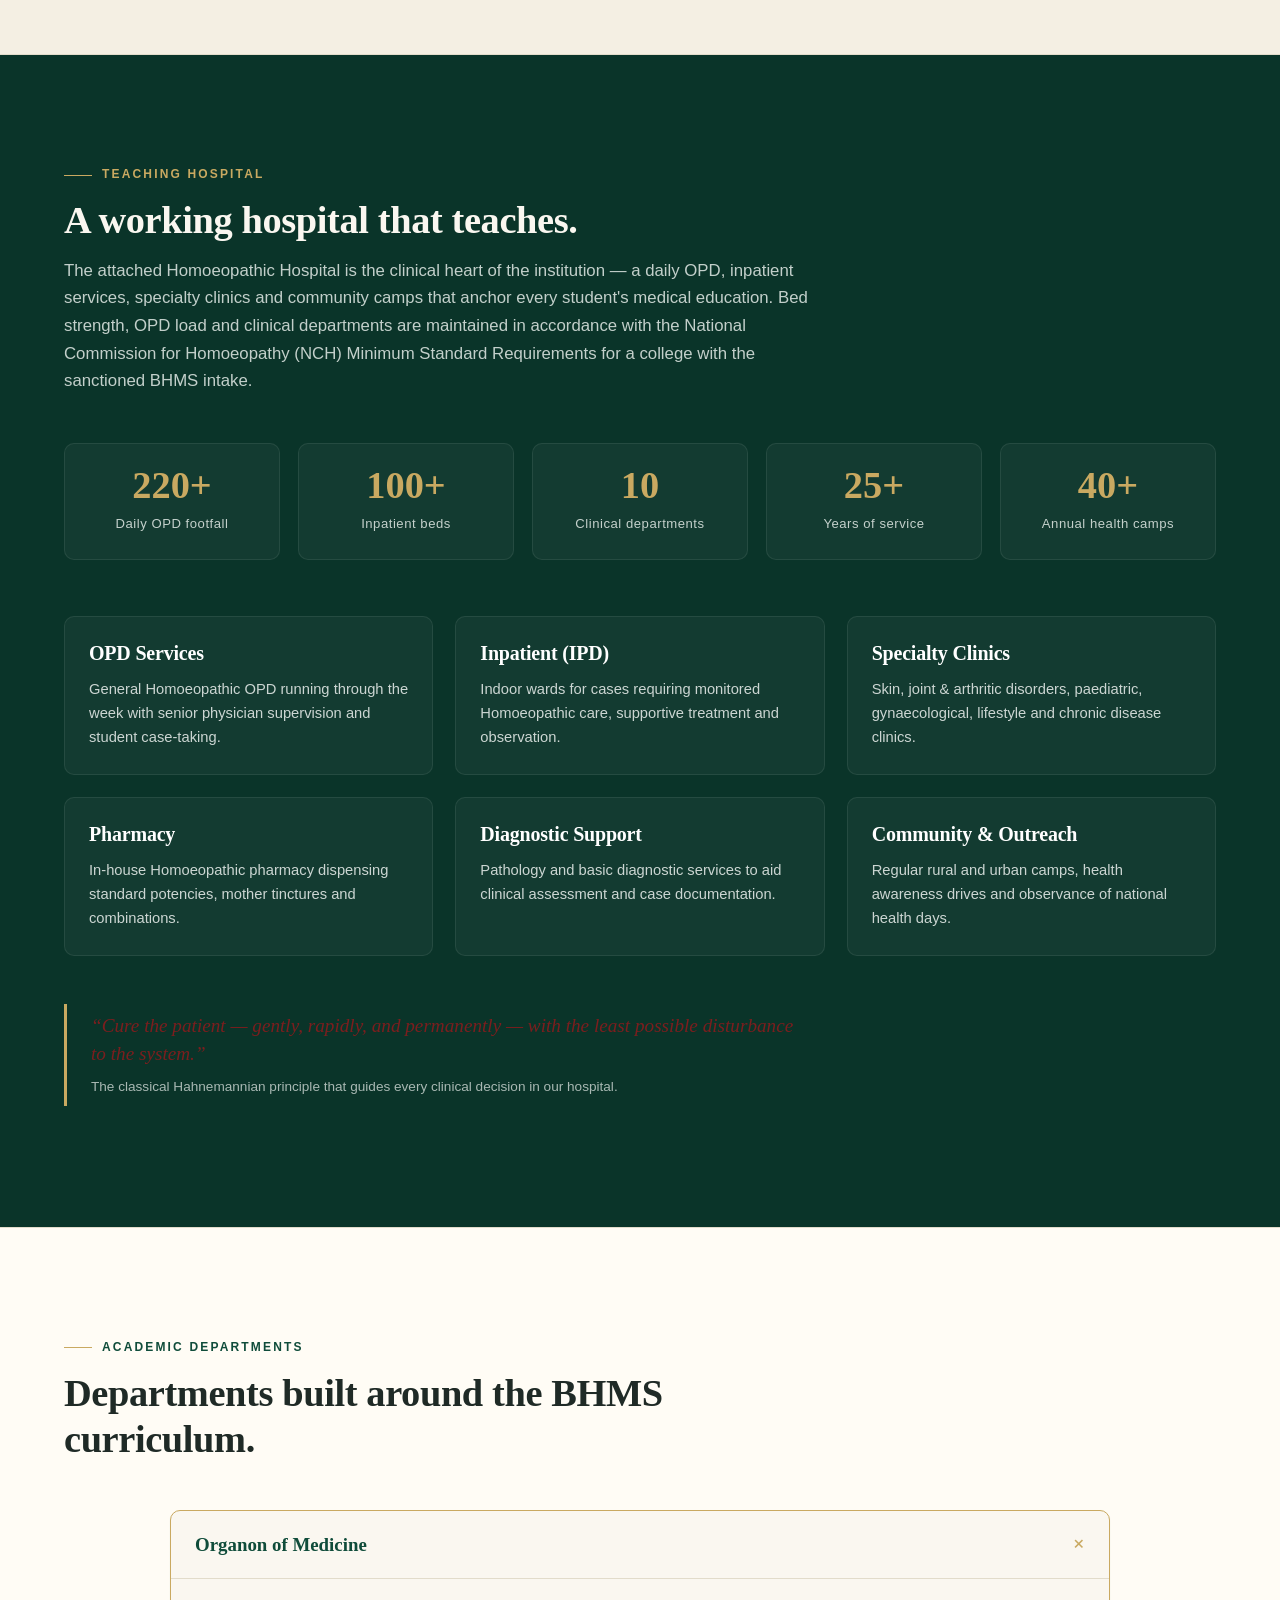
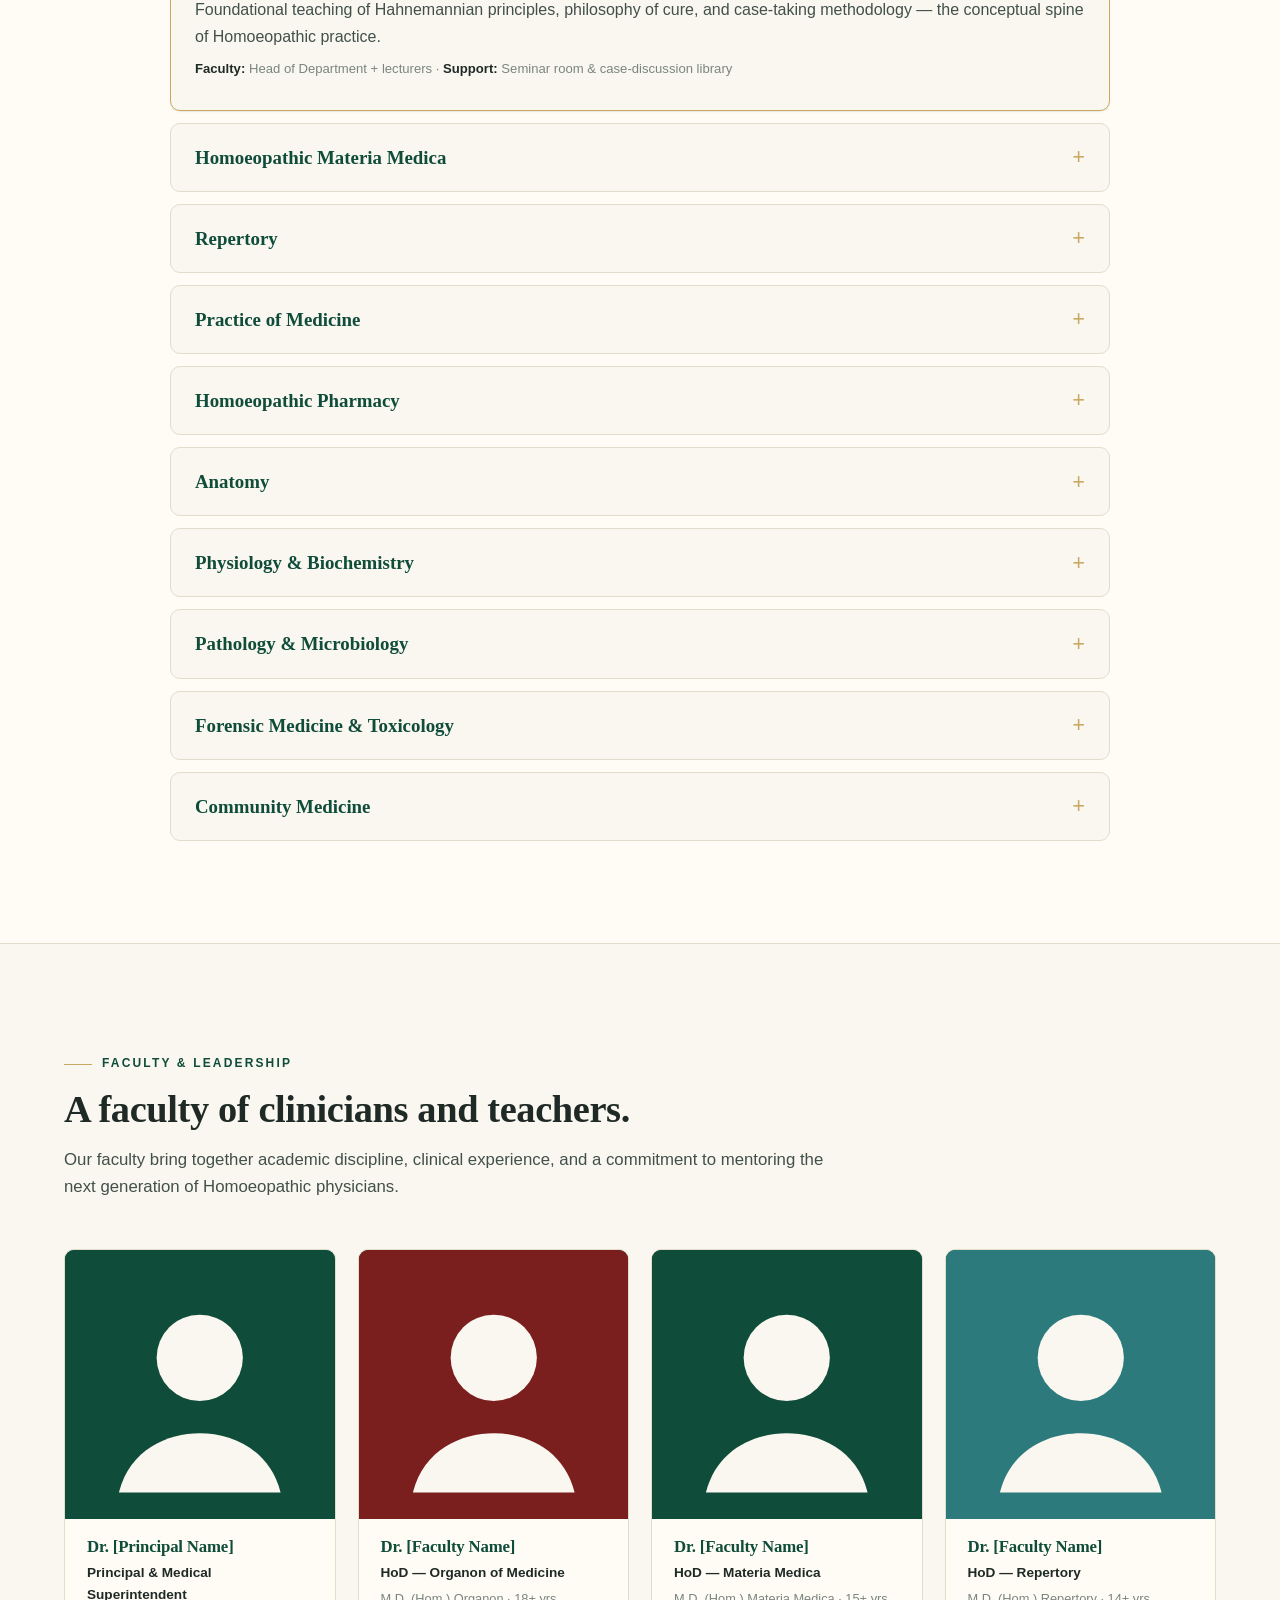
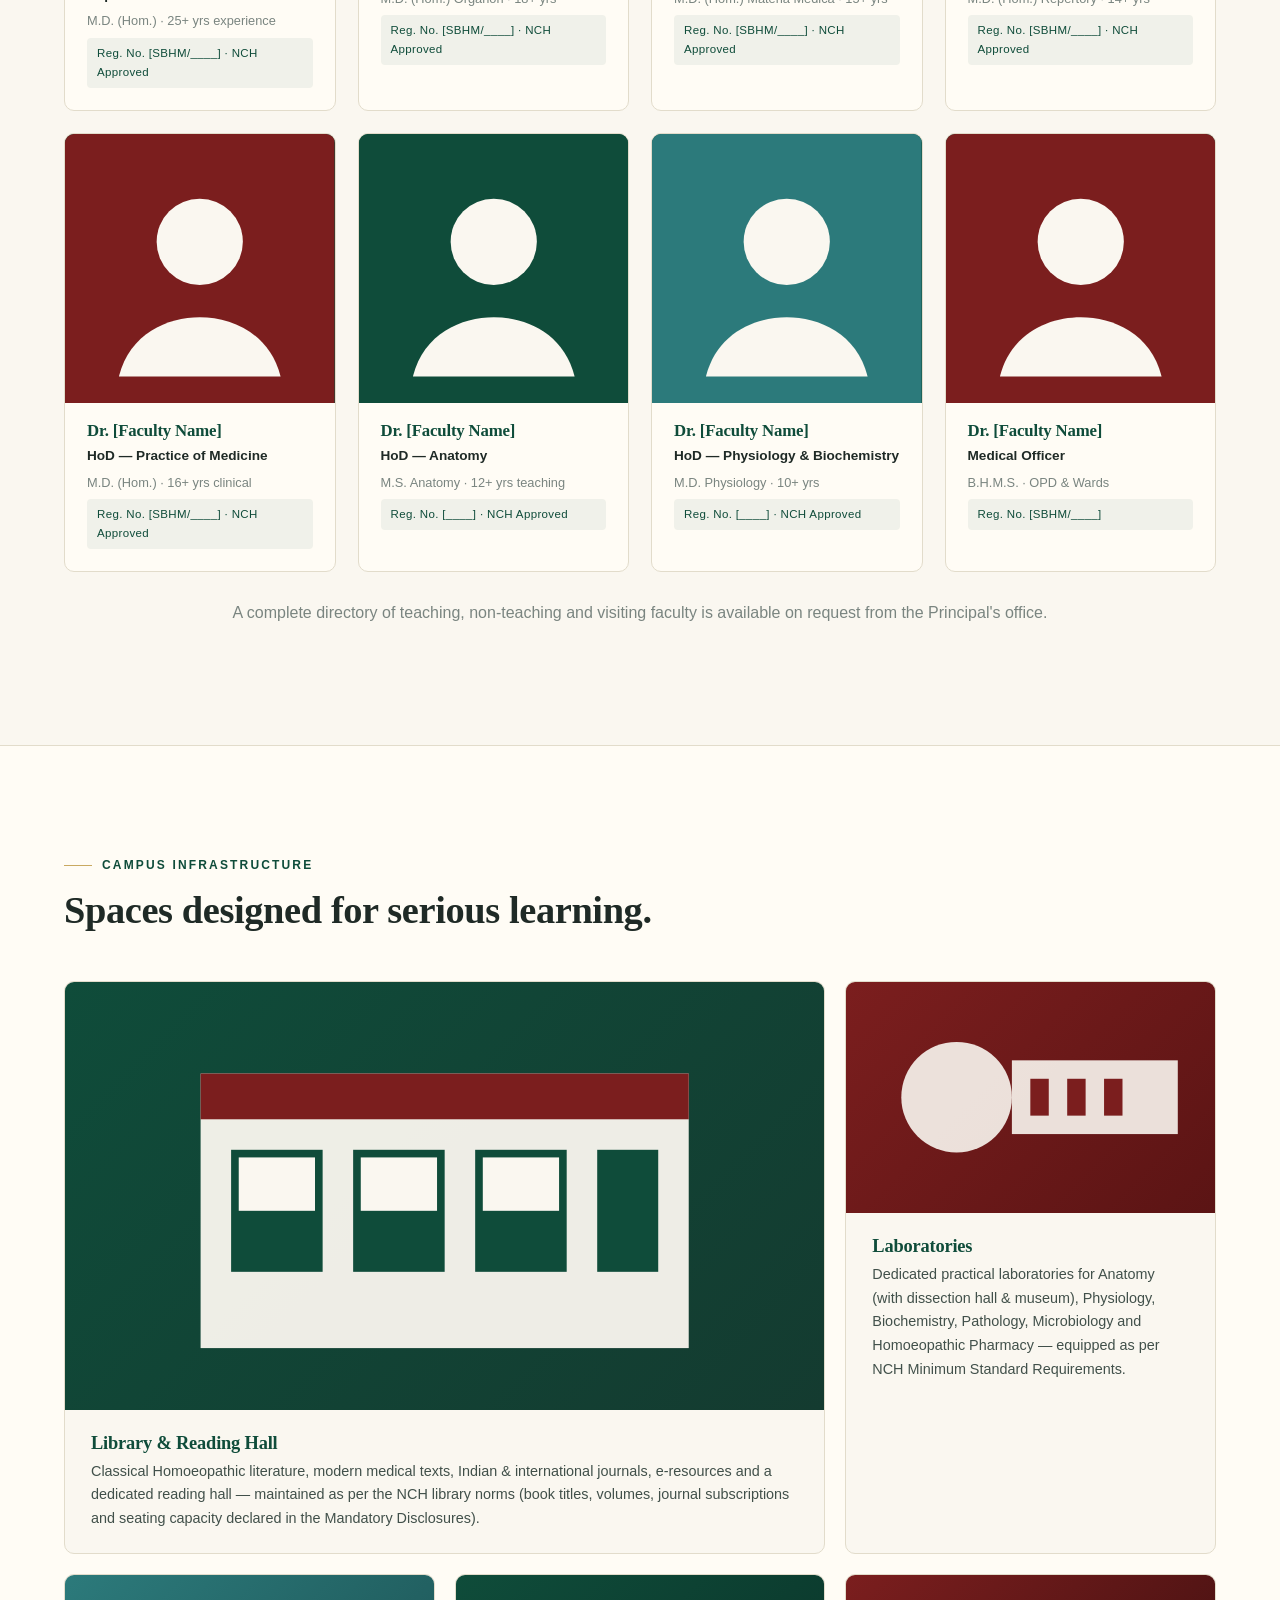
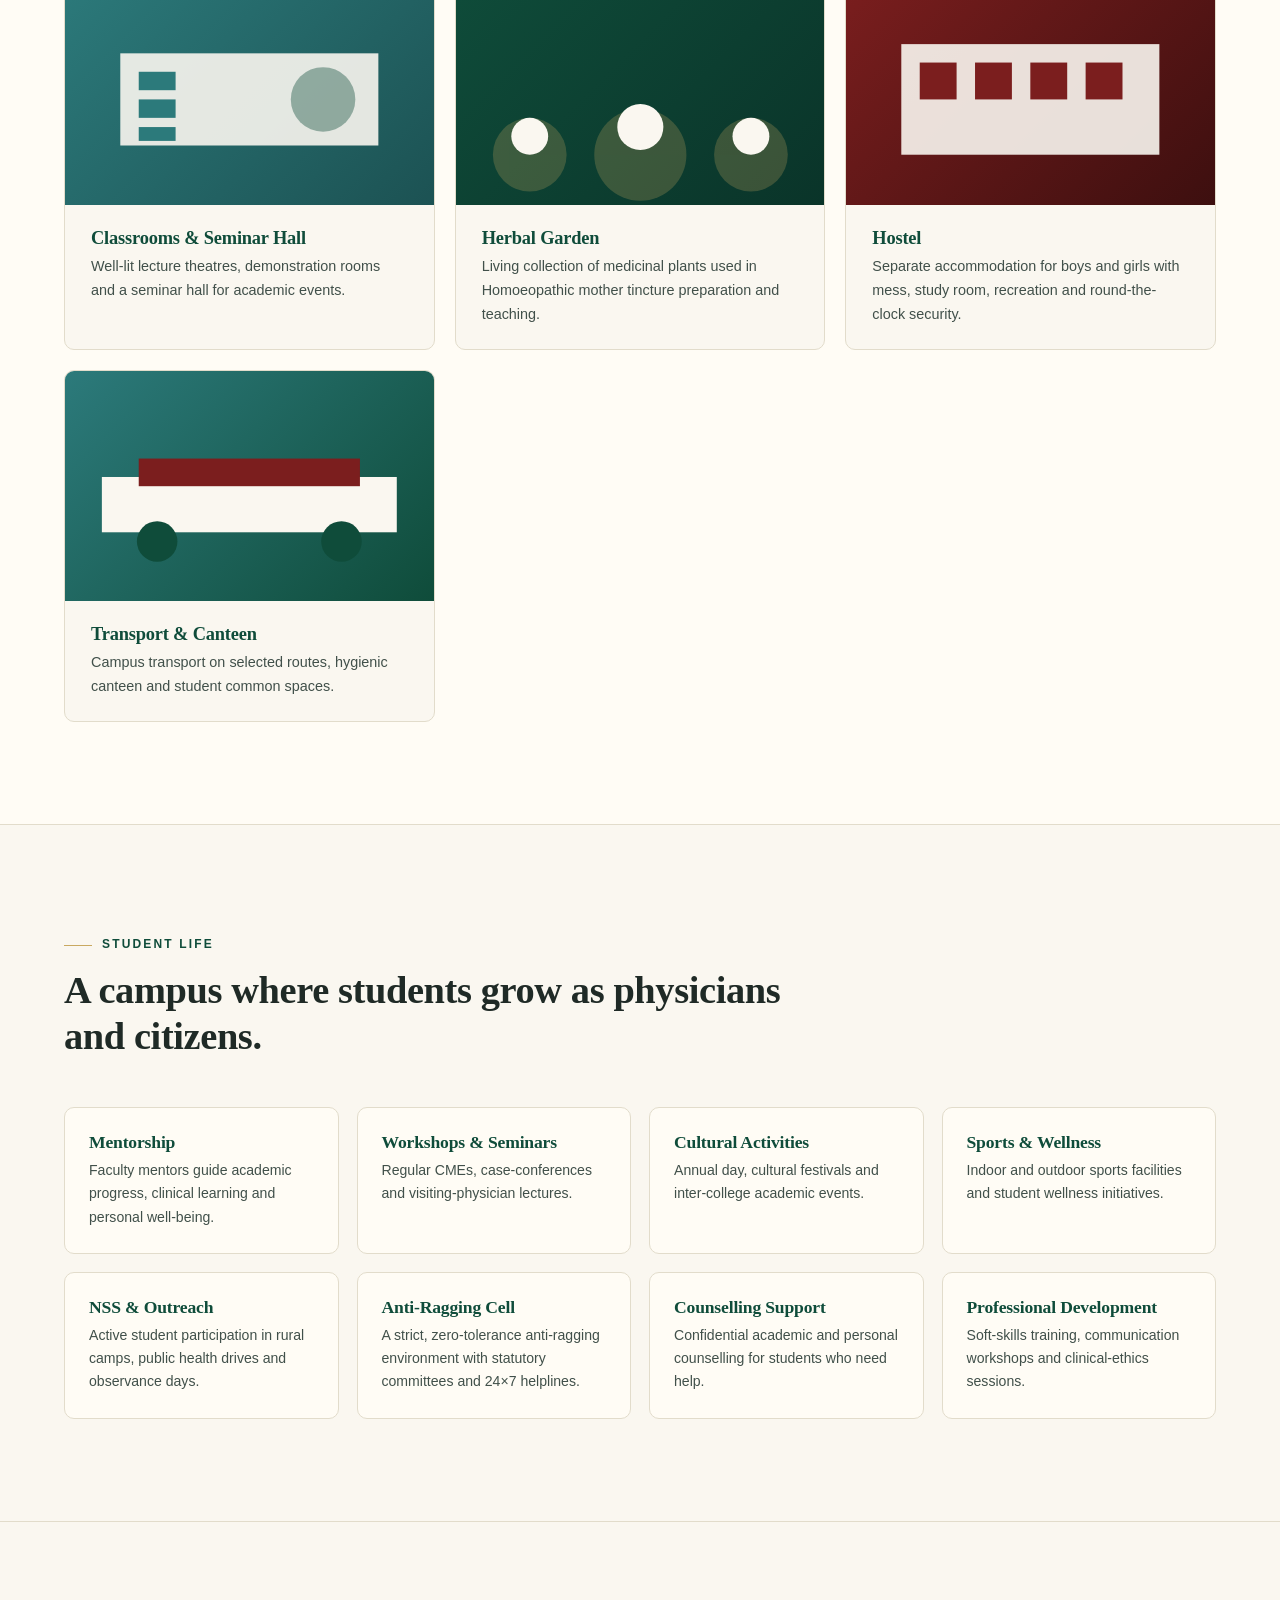
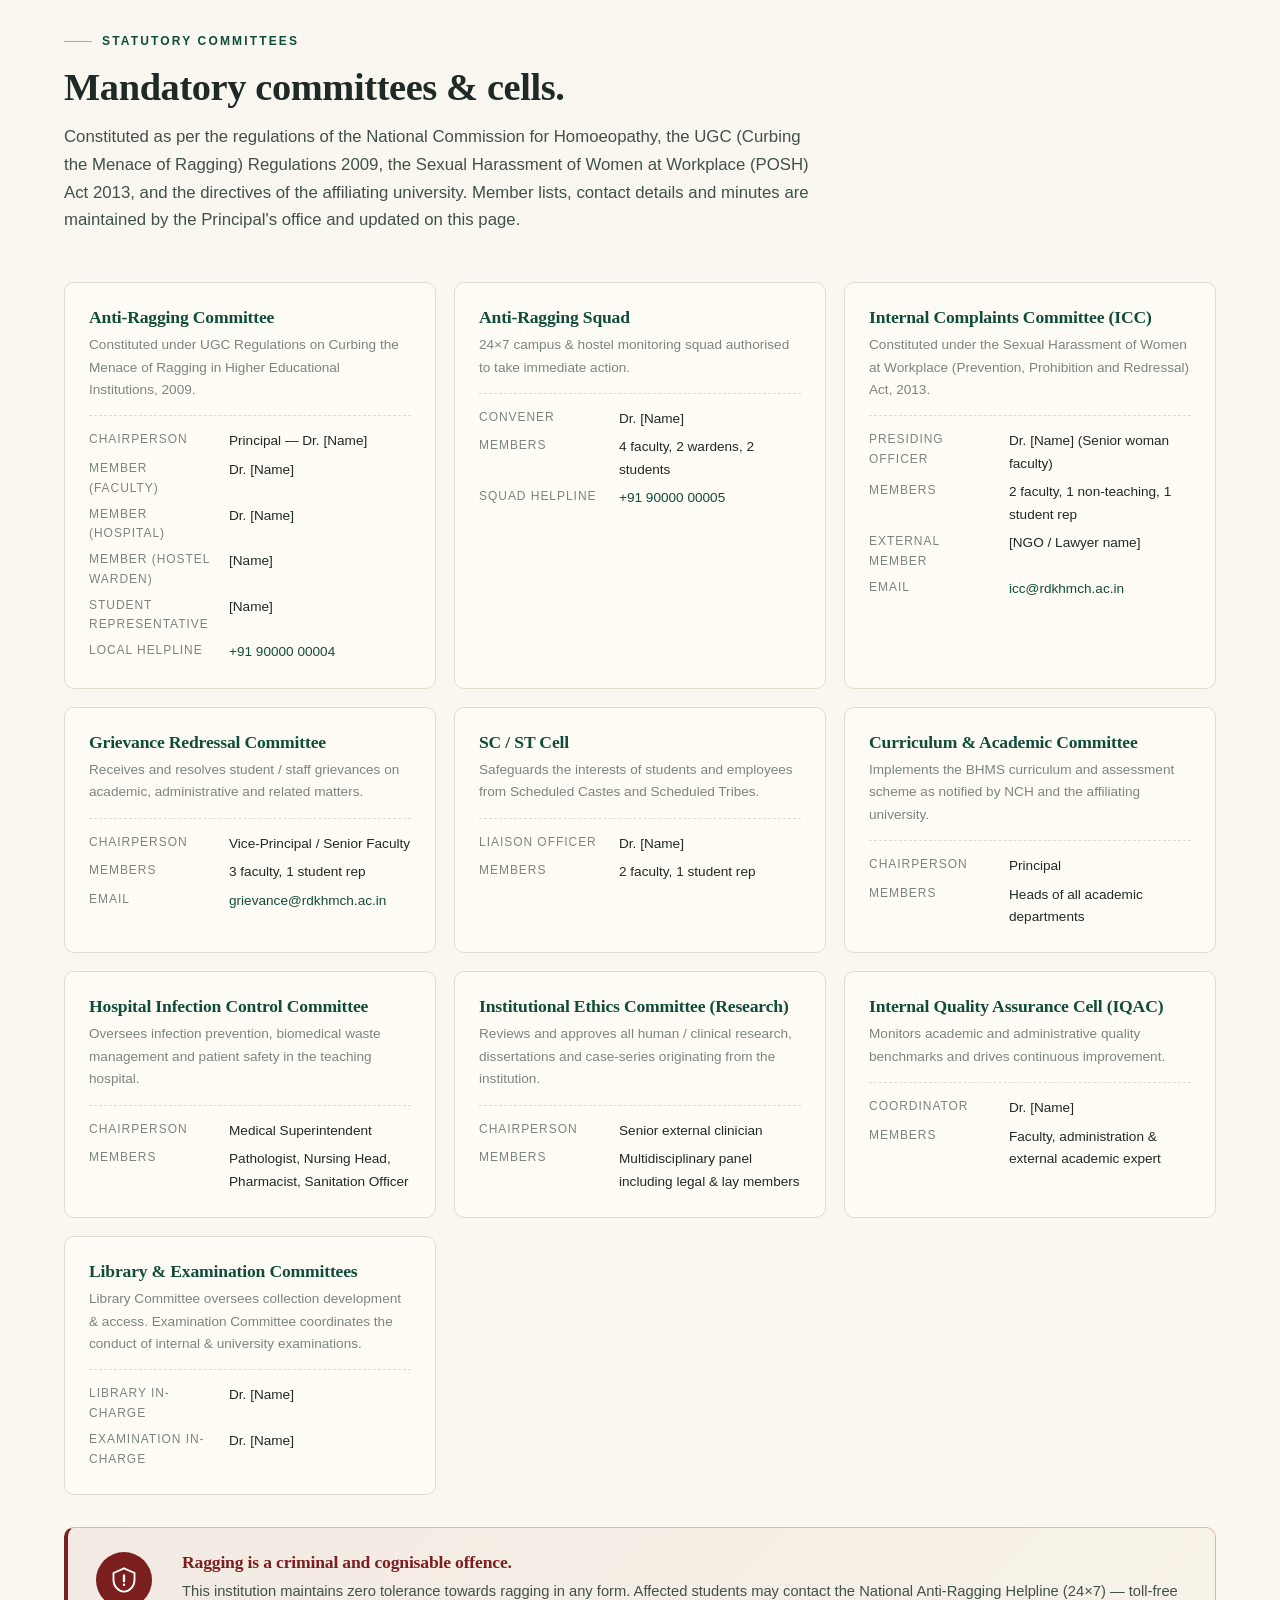
==== commit bc557067: "Make site compliant with NCH disclosure & MSR norms National Commission for Homoeopathy alignment:  " ====
--- a/RDKHMCH-website.html
+++ b/RDKHMCH-website.html
@@ -489,6 +489,38 @@
 
 .course__cta { display: flex; gap: 10px; flex-wrap: wrap; }
 
+/* ---------- internship (NCH 12-month rotatory) ---------- */
+.intern {
+  margin-top: 36px; background: var(--bg-elev); border: 1px solid var(--border);
+  border-left: 3px solid var(--accent); border-radius: var(--radius-lg);
+  padding: 32px 36px;
+}
+.intern__head { margin-bottom: 22px; max-width: 760px; }
+.intern__head h3 { color: var(--brand); font-size: 1.4rem; margin-bottom: 6px; }
+[data-theme="dark"] .intern__head h3 { color: var(--accent); }
+.intern__head .eyebrow { margin-bottom: .8em; }
+
+.intern__grid {
+  list-style: none; padding: 0; margin: 0 0 18px;
+  display: grid; grid-template-columns: repeat(3, 1fr); gap: 12px;
+}
+.intern__grid li {
+  background: var(--bg); border: 1px solid var(--border); border-radius: var(--radius);
+  padding: 14px 18px; display: flex; flex-direction: column; gap: 4px;
+  font-size: .9rem;
+}
+.intern__grid strong { color: var(--brand); font-family: var(--serif); font-size: 1.05rem; font-weight: 600; }
+[data-theme="dark"] .intern__grid strong { color: var(--accent); }
+.intern__grid span { color: var(--fg-mute); font-size: .82rem; }
+.intern__note {
+  display: flex; align-items: flex-start; gap: 10px; margin: 0;
+  font-size: .88rem; color: var(--fg-2); border-top: 1px dashed var(--border); padding-top: 16px;
+}
+.intern__note .ic { color: var(--brand); width: 20px; height: 20px; flex: none; margin-top: 2px; }
+[data-theme="dark"] .intern__note .ic { color: var(--accent); }
+@media (max-width: 880px) { .intern__grid { grid-template-columns: 1fr 1fr; } }
+@media (max-width: 540px) { .intern__grid { grid-template-columns: 1fr; } .intern { padding: 24px; } }
+
 /* ---------- admissions ---------- */
 .adm-grid { display: grid; grid-template-columns: 1.4fr 1fr; gap: 36px; align-items: start; margin-bottom: 56px; }
 @media (max-width: 960px) { .adm-grid { grid-template-columns: 1fr; } }
@@ -645,6 +677,75 @@
 [data-theme="dark"] .life h3 { color: var(--accent); }
 .life p { margin: 0; font-size: .88rem; }
 
+/* ---------- statutory committees ---------- */
+.section--committees { background: var(--bg); border-block: 1px solid var(--border); }
+
+.cmt-grid {
+  display: grid; grid-template-columns: repeat(3, 1fr); gap: 18px;
+  margin-bottom: 32px;
+}
+@media (max-width: 960px) { .cmt-grid { grid-template-columns: 1fr 1fr; } }
+@media (max-width: 540px) { .cmt-grid { grid-template-columns: 1fr; } }
+
+.cmt {
+  background: var(--bg-elev); border: 1px solid var(--border); border-radius: var(--radius);
+  padding: 24px; transition: border-color .2s ease, transform .2s ease;
+}
+.cmt:hover { border-color: var(--accent); transform: translateY(-2px); }
+.cmt h3 { color: var(--brand); margin-bottom: 6px; font-size: 1.1rem; }
+[data-theme="dark"] .cmt h3 { color: var(--accent); }
+.cmt > p { font-size: .85rem; color: var(--fg-mute); margin-bottom: 14px; }
+.cmt__list { list-style: none; padding: 14px 0 0; margin: 0; border-top: 1px dashed var(--border); display: grid; gap: 6px; font-size: .85rem; }
+.cmt__list li { display: grid; grid-template-columns: 130px 1fr; gap: 10px; }
+.cmt__list span { color: var(--fg-mute); font-size: .75rem; text-transform: uppercase; letter-spacing: .08em; font-weight: 500; }
+@media (max-width: 540px) { .cmt__list li { grid-template-columns: 1fr; gap: 0; } }
+
+/* anti-ragging notice strip */
+.ragging {
+  display: grid; grid-template-columns: 64px 1fr; gap: 22px; align-items: start;
+  background: linear-gradient(135deg, rgba(123,30,30,.06), rgba(201,169,97,.05));
+  border: 1px solid rgba(123,30,30,.25); border-left: 4px solid var(--maroon);
+  border-radius: var(--radius); padding: 24px 28px;
+}
+[data-theme="dark"] .ragging { background: rgba(217,112,112,.06); border-color: rgba(217,112,112,.3); border-left-color: var(--accent-strong); }
+.ragging__icon {
+  width: 56px; height: 56px; border-radius: 50%;
+  background: var(--maroon); color: #fff;
+  display: flex; align-items: center; justify-content: center;
+}
+.ragging__icon svg { width: 28px; height: 28px; }
+.ragging h3 { color: var(--maroon); margin-bottom: 6px; font-size: 1.1rem; }
+[data-theme="dark"] .ragging h3 { color: var(--accent-strong); }
+.ragging p { margin: 0; font-size: .92rem; color: var(--fg-2); line-height: 1.65; }
+.ragging strong { color: var(--maroon); font-size: 1.05rem; font-family: var(--serif); }
+[data-theme="dark"] .ragging strong { color: var(--accent-strong); }
+.ragging a { color: var(--maroon); border-bottom: 1px dashed currentColor; }
+[data-theme="dark"] .ragging a { color: var(--accent); border-bottom-color: var(--accent); }
+@media (max-width: 540px) { .ragging { grid-template-columns: 1fr; } .ragging__icon { width: 48px; height: 48px; } }
+
+/* faculty registration line */
+.fac__reg {
+  margin: 6px 22px 0; padding: 6px 10px;
+  background: rgba(15,76,58,.06); border-radius: 4px;
+  font-size: .72rem; color: var(--brand); font-weight: 500; letter-spacing: .03em;
+  font-family: var(--sans);
+}
+[data-theme="dark"] .fac__reg { background: rgba(109,179,160,.08); color: var(--accent); }
+
+/* disclosures group headings */
+.disc__group {
+  font-family: var(--serif); font-size: 1.25rem; color: var(--brand);
+  margin: 36px 0 16px; padding-bottom: 8px;
+  border-bottom: 1px solid var(--accent);
+  display: flex; align-items: center; gap: 12px;
+}
+.disc__group:first-of-type { margin-top: 0; }
+[data-theme="dark"] .disc__group { color: var(--accent); border-bottom-color: var(--accent); }
+.disc__group::before {
+  content: ""; width: 8px; height: 8px; background: var(--maroon); border-radius: 50%; flex: none;
+}
+[data-theme="dark"] .disc__group::before { background: var(--accent-strong); }
+
 /* ---------- notices ---------- */
 .notice-toolbar {
   display: flex; flex-wrap: wrap; gap: 8px; margin-bottom: 24px;
@@ -844,6 +945,13 @@
 .footer__addr { font-style: normal; color: rgba(216,225,220,.85); font-size: .9rem; line-height: 1.7; }
 .footer__addr a { color: rgba(216,225,220,.95); }
 .footer__addr a:hover { color: #fff; }
+
+.footer__strip {
+  background: rgba(0,0,0,.18); border-top: 1px solid rgba(255,255,255,.08);
+  padding-block: 12px; font-size: .78rem; color: rgba(216,225,220,.85);
+}
+.footer__strip-inner { display: flex; gap: 24px; flex-wrap: wrap; align-items: center; justify-content: space-between; }
+.footer__strip strong { color: var(--accent); margin-right: 4px; font-weight: 600; }
 
 .footer__bottom { border-top: 1px solid rgba(255,255,255,.08); padding-block: 18px; }
 .footer__bottom-inner { display: flex; align-items: center; justify-content: space-between; gap: 18px; flex-wrap: wrap; font-size: .82rem; color: rgba(216,225,220,.7); }
@@ -1101,7 +1209,7 @@
         <li><a href="#faculty">Faculty</a></li>
         <li><a href="#admissions">Admissions</a></li>
         <li><a href="#notices">Notices</a></li>
-        <li><a href="#gallery">Gallery</a></li>
+        <li><a href="#disclosures">Disclosures</a></li>
         <li><a href="#contact">Contact</a></li>
       </ul>
     </nav>
@@ -1396,24 +1504,47 @@
     <div class="course-grid course-grid--single">
       <article class="course reveal">
         <header class="course__head">
-          <span class="course__badge">Undergraduate</span>
+          <span class="course__badge">Undergraduate · NCH-regulated</span>
           <h3>Bachelor of Homoeopathic Medicine &amp; Surgery</h3>
           <p class="course__abbr">B.H.M.S.</p>
         </header>
         <dl class="course__meta">
-          <div><dt>Duration</dt><dd>4½ years + 1 year compulsory rotatory internship</dd></div>
-          <div><dt>Eligibility</dt><dd>10+2 with Physics, Chemistry &amp; Biology (PCB) — minimum marks as per regulation</dd></div>
-          <div><dt>Intake</dt><dd>As per sanctioned annual intake</dd></div>
-          <div><dt>Admission Basis</dt><dd>NEET-UG score &amp; State / Central counselling</dd></div>
-          <div><dt>Fee Structure</dt><dd>As notified for the academic session</dd></div>
-          <div><dt>Internship</dt><dd>Hospital-based clinical postings &amp; community medicine</dd></div>
-          <div><dt>Career Path</dt><dd>Clinical practice, hospital service, academia, public health and further studies</dd></div>
+          <div><dt>Duration</dt><dd>4½ years (academic) + 1 year compulsory rotatory internship</dd></div>
+          <div><dt>Curriculum</dt><dd>As notified by the National Commission for Homoeopathy (NCH) under the BHMS Course Regulations, 2022</dd></div>
+          <div><dt>Eligibility</dt><dd>10+2 with Physics, Chemistry &amp; Biology (PCB), minimum 50% aggregate (40% for SC/ST/OBC/PwD) and a valid NEET-UG score — as per NCH BHMS Admission Regulations</dd></div>
+          <div><dt>Age Limit</dt><dd>Completed 17 years on or before 31 December of the year of admission</dd></div>
+          <div><dt>Intake</dt><dd>As per the latest annual permission letter issued by NCH (Letter of Permission/LoP)</dd></div>
+          <div><dt>Admission Basis</dt><dd>NEET-UG merit through State Counselling (BCECEB, Bihar) / Central AYUSH counselling (AACCC)</dd></div>
+          <div><dt>Examinations</dt><dd>1st, 2nd, 3rd &amp; Final BHMS conducted by the affiliating university as per NCH curriculum</dd></div>
+          <div><dt>Fee Structure</dt><dd>As notified for the academic session — see <a href="#disclosures">Mandatory Disclosures</a></dd></div>
+          <div><dt>Career Path</dt><dd>Clinical practice (after BHMS &amp; State Board registration), hospital service, academia, public health and further studies</dd></div>
         </dl>
         <div class="course__cta">
           <a href="#admissions" class="btn btn--primary btn--sm">Admission Details</a>
           <a href="#" class="btn btn--ghost btn--sm">Download prospectus</a>
         </div>
       </article>
+    </div>
+
+    <!-- Internship — NCH BHMS Course Regulations, 12-month rotatory internship -->
+    <div class="intern reveal">
+      <div class="intern__head">
+        <p class="eyebrow"><span class="eyebrow__dash"></span> Compulsory Rotatory Internship</p>
+        <h3>12-month structured internship as per NCH regulations</h3>
+        <p class="muted">Awarded after passing all four Professional examinations. The intern is registered as a provisional medical practitioner with the State Board of Homoeopathic Medicine, Bihar, for the duration of training.</p>
+      </div>
+      <ul class="intern__grid">
+        <li><strong>Practice of Medicine</strong><span>2 months · OPD &amp; IPD</span></li>
+        <li><strong>Repertory</strong><span>2 months</span></li>
+        <li><strong>Materia Medica</strong><span>1 month</span></li>
+        <li><strong>Organon of Medicine</strong><span>1 month</span></li>
+        <li><strong>Surgery (Homoeopathic management)</strong><span>1 month</span></li>
+        <li><strong>Obstetrics &amp; Gynaecology</strong><span>1 month</span></li>
+        <li><strong>Paediatrics</strong><span>1 month</span></li>
+        <li><strong>Community Medicine / Rural Posting</strong><span>2 months · PHC / outreach</span></li>
+        <li><strong>Pharmacy / Casualty</strong><span>1 month</span></li>
+      </ul>
+      <p class="intern__note"><svg class="ic" viewBox="0 0 24 24" aria-hidden="true"><path d="M12 2 3 6v6c0 5 3.8 9.7 9 10 5.2-.3 9-5 9-10V6Z" fill="none" stroke="currentColor" stroke-width="1.6"/></svg> Total = 12 months (52 weeks) of full-time clinical training, as prescribed by the National Commission for Homoeopathy. Detailed log books, attendance and rotation certificates are mandatory.</p>
     </div>
   </div>
 </section>
@@ -1501,7 +1632,7 @@
     <div class="section-head reveal">
       <p class="eyebrow"><span class="eyebrow__dash"></span> Teaching Hospital</p>
       <h2 class="section-title">A working hospital that teaches.</h2>
-      <p class="section-lede">The attached Homoeopathic Hospital is the clinical heart of the institution — a daily OPD, inpatient services, specialty clinics and community camps that anchor every student's medical education.</p>
+      <p class="section-lede">The attached Homoeopathic Hospital is the clinical heart of the institution — a daily OPD, inpatient services, specialty clinics and community camps that anchor every student's medical education. Bed strength, OPD load and clinical departments are maintained in accordance with the National Commission for Homoeopathy (NCH) Minimum Standard Requirements for a college with the sanctioned BHMS intake.</p>
     </div>
 
     <ul class="stats">
@@ -1615,49 +1746,57 @@
         </div>
         <h3>Dr. [Principal Name]</h3>
         <p class="fac__role">Principal &amp; Medical Superintendent</p>
-        <p class="fac__qual">M.D. (Hom.) · 25+ years experience</p>
+        <p class="fac__qual">M.D. (Hom.) · 25+ yrs experience</p>
+        <p class="fac__reg">Reg. No. [SBHM/____] · NCH Approved</p>
       </article>
       <article class="fac reveal">
         <div class="fac__photo" aria-hidden="true"><svg viewBox="0 0 100 100"><rect width="100" height="100" fill="#7B1E1E"/><circle cx="50" cy="40" r="16" fill="#FAF7F0"/><path d="M20 90c4-16 18-22 30-22s26 6 30 22" fill="#FAF7F0"/></svg></div>
         <h3>Dr. [Faculty Name]</h3>
         <p class="fac__role">HoD — Organon of Medicine</p>
-        <p class="fac__qual">M.D. (Hom.) Organon · 18+ years</p>
+        <p class="fac__qual">M.D. (Hom.) Organon · 18+ yrs</p>
+        <p class="fac__reg">Reg. No. [SBHM/____] · NCH Approved</p>
       </article>
       <article class="fac reveal">
         <div class="fac__photo" aria-hidden="true"><svg viewBox="0 0 100 100"><rect width="100" height="100" fill="#0F4C3A"/><circle cx="50" cy="40" r="16" fill="#FAF7F0"/><path d="M20 90c4-16 18-22 30-22s26 6 30 22" fill="#FAF7F0"/></svg></div>
         <h3>Dr. [Faculty Name]</h3>
         <p class="fac__role">HoD — Materia Medica</p>
-        <p class="fac__qual">M.D. (Hom.) Materia Medica · 15+ years</p>
+        <p class="fac__qual">M.D. (Hom.) Materia Medica · 15+ yrs</p>
+        <p class="fac__reg">Reg. No. [SBHM/____] · NCH Approved</p>
       </article>
       <article class="fac reveal">
         <div class="fac__photo" aria-hidden="true"><svg viewBox="0 0 100 100"><rect width="100" height="100" fill="#2C7A7B"/><circle cx="50" cy="40" r="16" fill="#FAF7F0"/><path d="M20 90c4-16 18-22 30-22s26 6 30 22" fill="#FAF7F0"/></svg></div>
         <h3>Dr. [Faculty Name]</h3>
         <p class="fac__role">HoD — Repertory</p>
-        <p class="fac__qual">M.D. (Hom.) Repertory · 14+ years</p>
+        <p class="fac__qual">M.D. (Hom.) Repertory · 14+ yrs</p>
+        <p class="fac__reg">Reg. No. [SBHM/____] · NCH Approved</p>
       </article>
       <article class="fac reveal">
         <div class="fac__photo" aria-hidden="true"><svg viewBox="0 0 100 100"><rect width="100" height="100" fill="#7B1E1E"/><circle cx="50" cy="40" r="16" fill="#FAF7F0"/><path d="M20 90c4-16 18-22 30-22s26 6 30 22" fill="#FAF7F0"/></svg></div>
         <h3>Dr. [Faculty Name]</h3>
         <p class="fac__role">HoD — Practice of Medicine</p>
-        <p class="fac__qual">M.D. (Hom.) · 16+ years clinical</p>
+        <p class="fac__qual">M.D. (Hom.) · 16+ yrs clinical</p>
+        <p class="fac__reg">Reg. No. [SBHM/____] · NCH Approved</p>
       </article>
       <article class="fac reveal">
         <div class="fac__photo" aria-hidden="true"><svg viewBox="0 0 100 100"><rect width="100" height="100" fill="#0F4C3A"/><circle cx="50" cy="40" r="16" fill="#FAF7F0"/><path d="M20 90c4-16 18-22 30-22s26 6 30 22" fill="#FAF7F0"/></svg></div>
         <h3>Dr. [Faculty Name]</h3>
         <p class="fac__role">HoD — Anatomy</p>
-        <p class="fac__qual">M.S. Anatomy · 12+ years teaching</p>
+        <p class="fac__qual">M.S. Anatomy · 12+ yrs teaching</p>
+        <p class="fac__reg">Reg. No. [____] · NCH Approved</p>
       </article>
       <article class="fac reveal">
         <div class="fac__photo" aria-hidden="true"><svg viewBox="0 0 100 100"><rect width="100" height="100" fill="#2C7A7B"/><circle cx="50" cy="40" r="16" fill="#FAF7F0"/><path d="M20 90c4-16 18-22 30-22s26 6 30 22" fill="#FAF7F0"/></svg></div>
         <h3>Dr. [Faculty Name]</h3>
         <p class="fac__role">HoD — Physiology &amp; Biochemistry</p>
-        <p class="fac__qual">M.D. Physiology · 10+ years</p>
+        <p class="fac__qual">M.D. Physiology · 10+ yrs</p>
+        <p class="fac__reg">Reg. No. [____] · NCH Approved</p>
       </article>
       <article class="fac reveal">
         <div class="fac__photo" aria-hidden="true"><svg viewBox="0 0 100 100"><rect width="100" height="100" fill="#7B1E1E"/><circle cx="50" cy="40" r="16" fill="#FAF7F0"/><path d="M20 90c4-16 18-22 30-22s26 6 30 22" fill="#FAF7F0"/></svg></div>
         <h3>Dr. [Faculty Name]</h3>
         <p class="fac__role">Medical Officer</p>
         <p class="fac__qual">B.H.M.S. · OPD &amp; Wards</p>
+        <p class="fac__reg">Reg. No. [SBHM/____]</p>
       </article>
     </div>
     <p class="muted center reveal">A complete directory of teaching, non-teaching and visiting faculty is available on request from the Principal's office.</p>
@@ -1677,14 +1816,14 @@
         <div class="infra__img" aria-hidden="true" style="background:linear-gradient(135deg,#0F4C3A,#143b30)">
           <svg viewBox="0 0 400 280"><rect x="40" y="60" width="320" height="180" fill="#FAF7F0" opacity=".95"/><rect x="40" y="60" width="320" height="30" fill="#7B1E1E"/><g fill="#0F4C3A"><rect x="60" y="110" width="60" height="80"/><rect x="140" y="110" width="60" height="80"/><rect x="220" y="110" width="60" height="80"/><rect x="300" y="110" width="40" height="80"/></g><g fill="#FAF7F0"><rect x="65" y="115" width="50" height="35"/><rect x="145" y="115" width="50" height="35"/><rect x="225" y="115" width="50" height="35"/></g></svg>
         </div>
-        <figcaption><h3>Library &amp; Reading Hall</h3><p>Classical Homoeopathic literature, modern medical texts, journals and quiet reading space for self-study and reference.</p></figcaption>
+        <figcaption><h3>Library &amp; Reading Hall</h3><p>Classical Homoeopathic literature, modern medical texts, Indian &amp; international journals, e-resources and a dedicated reading hall — maintained as per the NCH library norms (book titles, volumes, journal subscriptions and seating capacity declared in the Mandatory Disclosures).</p></figcaption>
       </figure>
 
       <figure class="infra reveal">
         <div class="infra__img" aria-hidden="true" style="background:linear-gradient(135deg,#7B1E1E,#5b1414)">
           <svg viewBox="0 0 400 220"><circle cx="120" cy="110" r="60" fill="#FAF7F0" opacity=".9"/><rect x="180" y="70" width="180" height="80" fill="#FAF7F0" opacity=".9"/><rect x="200" y="90" width="20" height="40" fill="#7B1E1E"/><rect x="240" y="90" width="20" height="40" fill="#7B1E1E"/><rect x="280" y="90" width="20" height="40" fill="#7B1E1E"/></svg>
         </div>
-        <figcaption><h3>Laboratories</h3><p>Anatomy, Physiology, Biochemistry, Pathology, Microbiology and Pharmacy practical labs.</p></figcaption>
+        <figcaption><h3>Laboratories</h3><p>Dedicated practical laboratories for Anatomy (with dissection hall &amp; museum), Physiology, Biochemistry, Pathology, Microbiology and Homoeopathic Pharmacy — equipped as per NCH Minimum Standard Requirements.</p></figcaption>
       </figure>
 
       <figure class="infra reveal">
@@ -1735,6 +1874,128 @@
       <article class="life reveal"><h3>Counselling Support</h3><p>Confidential academic and personal counselling for students who need help.</p></article>
       <article class="life reveal"><h3>Professional Development</h3><p>Soft-skills training, communication workshops and clinical-ethics sessions.</p></article>
     </div>
+  </div>
+</section>
+
+<!-- ============== STATUTORY COMMITTEES (NCH / UGC / POSH) ============== -->
+<section class="section section--committees" id="committees">
+  <div class="container">
+    <div class="section-head reveal">
+      <p class="eyebrow"><span class="eyebrow__dash"></span> Statutory Committees</p>
+      <h2 class="section-title">Mandatory committees &amp; cells.</h2>
+      <p class="section-lede">Constituted as per the regulations of the National Commission for Homoeopathy, the UGC (Curbing the Menace of Ragging) Regulations 2009, the Sexual Harassment of Women at Workplace (POSH) Act 2013, and the directives of the affiliating university. Member lists, contact details and minutes are maintained by the Principal's office and updated on this page.</p>
+    </div>
+
+    <div class="cmt-grid">
+      <article class="cmt reveal">
+        <h3>Anti-Ragging Committee</h3>
+        <p>Constituted under UGC Regulations on Curbing the Menace of Ragging in Higher Educational Institutions, 2009.</p>
+        <ul class="cmt__list">
+          <li><span>Chairperson</span> Principal — Dr. [Name]</li>
+          <li><span>Member (Faculty)</span> Dr. [Name]</li>
+          <li><span>Member (Hospital)</span> Dr. [Name]</li>
+          <li><span>Member (Hostel Warden)</span> [Name]</li>
+          <li><span>Student Representative</span> [Name]</li>
+          <li><span>Local Helpline</span> <a href="tel:+919000000004">+91&nbsp;90000&nbsp;00004</a></li>
+        </ul>
+      </article>
+
+      <article class="cmt reveal">
+        <h3>Anti-Ragging Squad</h3>
+        <p>24×7 campus &amp; hostel monitoring squad authorised to take immediate action.</p>
+        <ul class="cmt__list">
+          <li><span>Convener</span> Dr. [Name]</li>
+          <li><span>Members</span> 4 faculty, 2 wardens, 2 students</li>
+          <li><span>Squad Helpline</span> <a href="tel:+919000000005">+91&nbsp;90000&nbsp;00005</a></li>
+        </ul>
+      </article>
+
+      <article class="cmt reveal">
+        <h3>Internal Complaints Committee (ICC)</h3>
+        <p>Constituted under the Sexual Harassment of Women at Workplace (Prevention, Prohibition and Redressal) Act, 2013.</p>
+        <ul class="cmt__list">
+          <li><span>Presiding Officer</span> Dr. [Name] (Senior woman faculty)</li>
+          <li><span>Members</span> 2 faculty, 1 non-teaching, 1 student rep</li>
+          <li><span>External Member</span> [NGO / Lawyer name]</li>
+          <li><span>Email</span> <a href="mailto:icc@rdkhmch.ac.in">icc@rdkhmch.ac.in</a></li>
+        </ul>
+      </article>
+
+      <article class="cmt reveal">
+        <h3>Grievance Redressal Committee</h3>
+        <p>Receives and resolves student / staff grievances on academic, administrative and related matters.</p>
+        <ul class="cmt__list">
+          <li><span>Chairperson</span> Vice-Principal / Senior Faculty</li>
+          <li><span>Members</span> 3 faculty, 1 student rep</li>
+          <li><span>Email</span> <a href="mailto:grievance@rdkhmch.ac.in">grievance@rdkhmch.ac.in</a></li>
+        </ul>
+      </article>
+
+      <article class="cmt reveal">
+        <h3>SC / ST Cell</h3>
+        <p>Safeguards the interests of students and employees from Scheduled Castes and Scheduled Tribes.</p>
+        <ul class="cmt__list">
+          <li><span>Liaison Officer</span> Dr. [Name]</li>
+          <li><span>Members</span> 2 faculty, 1 student rep</li>
+        </ul>
+      </article>
+
+      <article class="cmt reveal">
+        <h3>Curriculum &amp; Academic Committee</h3>
+        <p>Implements the BHMS curriculum and assessment scheme as notified by NCH and the affiliating university.</p>
+        <ul class="cmt__list">
+          <li><span>Chairperson</span> Principal</li>
+          <li><span>Members</span> Heads of all academic departments</li>
+        </ul>
+      </article>
+
+      <article class="cmt reveal">
+        <h3>Hospital Infection Control Committee</h3>
+        <p>Oversees infection prevention, biomedical waste management and patient safety in the teaching hospital.</p>
+        <ul class="cmt__list">
+          <li><span>Chairperson</span> Medical Superintendent</li>
+          <li><span>Members</span> Pathologist, Nursing Head, Pharmacist, Sanitation Officer</li>
+        </ul>
+      </article>
+
+      <article class="cmt reveal">
+        <h3>Institutional Ethics Committee (Research)</h3>
+        <p>Reviews and approves all human / clinical research, dissertations and case-series originating from the institution.</p>
+        <ul class="cmt__list">
+          <li><span>Chairperson</span> Senior external clinician</li>
+          <li><span>Members</span> Multidisciplinary panel including legal &amp; lay members</li>
+        </ul>
+      </article>
+
+      <article class="cmt reveal">
+        <h3>Internal Quality Assurance Cell (IQAC)</h3>
+        <p>Monitors academic and administrative quality benchmarks and drives continuous improvement.</p>
+        <ul class="cmt__list">
+          <li><span>Coordinator</span> Dr. [Name]</li>
+          <li><span>Members</span> Faculty, administration &amp; external academic expert</li>
+        </ul>
+      </article>
+
+      <article class="cmt reveal">
+        <h3>Library &amp; Examination Committees</h3>
+        <p>Library Committee oversees collection development &amp; access. Examination Committee coordinates the conduct of internal &amp; university examinations.</p>
+        <ul class="cmt__list">
+          <li><span>Library In-charge</span> Dr. [Name]</li>
+          <li><span>Examination In-charge</span> Dr. [Name]</li>
+        </ul>
+      </article>
+    </div>
+
+    <!-- Anti-ragging national helpline strip -->
+    <aside class="ragging" role="note">
+      <div class="ragging__icon" aria-hidden="true">
+        <svg viewBox="0 0 24 24"><path d="M12 2 3 6v6c0 5 3.8 9.7 9 10 5.2-.3 9-5 9-10V6Z" fill="none" stroke="currentColor" stroke-width="1.6"/><path d="M12 8v5m0 3v.1" stroke="currentColor" stroke-width="2" stroke-linecap="round"/></svg>
+      </div>
+      <div>
+        <h3>Ragging is a criminal and cognisable offence.</h3>
+        <p>This institution maintains zero tolerance towards ragging in any form. Affected students may contact the National Anti-Ragging Helpline (24×7) — toll-free <strong>1800-180-5522</strong> · email <a href="mailto:helpline@antiragging.in">helpline@antiragging.in</a> · web <a href="https://www.antiragging.in" target="_blank" rel="noopener">antiragging.in</a>. Every student and parent must submit the online anti-ragging undertaking at <a href="https://www.antiragging.in" target="_blank" rel="noopener">antiragging.in</a> at the time of admission.</p>
+      </div>
+    </aside>
   </div>
 </section>
 
@@ -1866,25 +2127,81 @@
 </section>
 
 <!-- ============== QUICK LINKS ============== -->
-<section class="section section--quick" id="quick-links">
+<section class="section section--quick" id="disclosures">
   <div class="container">
     <div class="section-head reveal">
-      <p class="eyebrow"><span class="eyebrow__dash"></span> Quick Links &amp; Mandatory Disclosures</p>
-      <h2 class="section-title">Important documents and information.</h2>
-    </div>
+      <p class="eyebrow"><span class="eyebrow__dash"></span> Mandatory Disclosures</p>
+      <h2 class="section-title">Public information &amp; downloadable documents.</h2>
+      <p class="section-lede">Information published in compliance with the disclosure requirements of the National Commission for Homoeopathy, the affiliating university, and applicable statutory regulations. Drag a PDF onto any tile (in edit mode) to attach the corresponding document.</p>
+    </div>
+
+    <!-- Group 1: Recognition / Affiliation -->
+    <h3 class="disc__group">Recognition, Affiliation &amp; Permissions</h3>
     <ul class="quick-grid">
-      <li class="reveal"><a href="#"><h4>Prospectus</h4><span>PDF →</span></a></li>
-      <li class="reveal"><a href="#"><h4>Fee Structure</h4><span>PDF →</span></a></li>
+      <li class="reveal"><a href="#"><h4>NCH Letter of Permission (current year)</h4><span>PDF →</span></a></li>
+      <li class="reveal"><a href="#"><h4>NCH Recognition Letters (year-wise)</h4><span>PDF →</span></a></li>
+      <li class="reveal"><a href="#"><h4>University Affiliation Letter (current)</h4><span>PDF →</span></a></li>
+      <li class="reveal"><a href="#"><h4>Government NoC / Essentiality Certificate</h4><span>PDF →</span></a></li>
+      <li class="reveal"><a href="#"><h4>State Government Consent / Approval</h4><span>PDF →</span></a></li>
+      <li class="reveal"><a href="#"><h4>Latest NCH Inspection Report</h4><span>PDF →</span></a></li>
+      <li class="reveal"><a href="#"><h4>Trust / Society Registration Certificate</h4><span>PDF →</span></a></li>
+      <li class="reveal"><a href="#"><h4>Memorandum of Association</h4><span>PDF →</span></a></li>
+    </ul>
+
+    <!-- Group 2: Academic -->
+    <h3 class="disc__group">Academic &amp; Examination</h3>
+    <ul class="quick-grid">
+      <li class="reveal"><a href="#"><h4>Prospectus / Information Brochure</h4><span>PDF →</span></a></li>
+      <li class="reveal"><a href="#"><h4>BHMS Curriculum (NCH 2022)</h4><span>PDF →</span></a></li>
       <li class="reveal"><a href="#"><h4>Academic Calendar</h4><span>PDF →</span></a></li>
-      <li class="reveal"><a href="#"><h4>Examination Notices</h4><span>View →</span></a></li>
-      <li class="reveal"><a href="#"><h4>Hospital Timings</h4><span>OPD &amp; IPD →</span></a></li>
-      <li class="reveal"><a href="#"><h4>Anti-Ragging Committee</h4><span>Members &amp; helpline →</span></a></li>
-      <li class="reveal"><a href="#"><h4>Grievance Cell</h4><span>Lodge a grievance →</span></a></li>
-      <li class="reveal"><a href="#"><h4>Internship Details</h4><span>Schedule &amp; rules →</span></a></li>
-      <li class="reveal"><a href="#"><h4>Recognition Letters</h4><span>Download →</span></a></li>
-      <li class="reveal"><a href="#"><h4>Affiliation Letters</h4><span>Download →</span></a></li>
-      <li class="reveal"><a href="#"><h4>Download Forms</h4><span>Admission &amp; admin →</span></a></li>
+      <li class="reveal"><a href="#"><h4>Internship Schedule &amp; Rules</h4><span>PDF →</span></a></li>
+      <li class="reveal"><a href="#"><h4>Examination Schedule</h4><span>PDF →</span></a></li>
+      <li class="reveal"><a href="#"><h4>Examination Results (year-wise)</h4><span>View →</span></a></li>
+      <li class="reveal"><a href="#"><h4>Holiday List</h4><span>PDF →</span></a></li>
+      <li class="reveal"><a href="#"><h4>Library Catalogue</h4><span>PDF →</span></a></li>
+    </ul>
+
+    <!-- Group 3: Faculty & Students -->
+    <h3 class="disc__group">Faculty &amp; Student Disclosures</h3>
+    <ul class="quick-grid">
+      <li class="reveal"><a href="#"><h4>Faculty List with Registration Numbers</h4><span>PDF →</span></a></li>
+      <li class="reveal"><a href="#"><h4>Faculty Appointment Letters</h4><span>PDF →</span></a></li>
+      <li class="reveal"><a href="#"><h4>Faculty Approval by NCH</h4><span>PDF →</span></a></li>
+      <li class="reveal"><a href="#"><h4>Year-wise Sanctioned Intake</h4><span>PDF →</span></a></li>
+      <li class="reveal"><a href="#"><h4>Year-wise Admitted Students</h4><span>PDF →</span></a></li>
+      <li class="reveal"><a href="#"><h4>Pass Percentage (5 years)</h4><span>PDF →</span></a></li>
+      <li class="reveal"><a href="#"><h4>List of Interns / Graduates</h4><span>PDF →</span></a></li>
+      <li class="reveal"><a href="#"><h4>Student-Teacher Ratio</h4><span>PDF →</span></a></li>
+    </ul>
+
+    <!-- Group 4: Hospital -->
+    <h3 class="disc__group">Hospital &amp; Clinical Services</h3>
+    <ul class="quick-grid">
+      <li class="reveal"><a href="#"><h4>Hospital Bed Strength &amp; Layout</h4><span>PDF →</span></a></li>
+      <li class="reveal"><a href="#"><h4>OPD / IPD Statistics (monthly)</h4><span>PDF →</span></a></li>
+      <li class="reveal"><a href="#"><h4>Department-wise Clinical Data</h4><span>PDF →</span></a></li>
+      <li class="reveal"><a href="#"><h4>Pharmacy &amp; Diagnostic Services</h4><span>View →</span></a></li>
+      <li class="reveal"><a href="#"><h4>Hospital Timings (OPD &amp; IPD)</h4><span>View →</span></a></li>
+      <li class="reveal"><a href="#"><h4>Patient Charter &amp; Rights</h4><span>PDF →</span></a></li>
+      <li class="reveal"><a href="#"><h4>Bio-medical Waste Authorisation</h4><span>PDF →</span></a></li>
+      <li class="reveal"><a href="#"><h4>Outreach &amp; Camp Records</h4><span>PDF →</span></a></li>
+    </ul>
+
+    <!-- Group 5: Financial / Statutory -->
+    <h3 class="disc__group">Financial, Statutory &amp; Grievance</h3>
+    <ul class="quick-grid">
+      <li class="reveal"><a href="#"><h4>Fee Structure (current year)</h4><span>PDF →</span></a></li>
+      <li class="reveal"><a href="#"><h4>Refund Policy</h4><span>PDF →</span></a></li>
+      <li class="reveal"><a href="#"><h4>Scholarship &amp; Reservation Policy</h4><span>PDF →</span></a></li>
+      <li class="reveal"><a href="#"><h4>Audited Annual Accounts</h4><span>PDF →</span></a></li>
+      <li class="reveal"><a href="#"><h4>Anti-Ragging Undertaking (UGC)</h4><span>antiragging.in →</span></a></li>
+      <li class="reveal"><a href="#committees"><h4>Statutory Committees</h4><span>View members →</span></a></li>
+      <li class="reveal"><a href="#"><h4>Grievance Redressal Form</h4><span>PDF →</span></a></li>
+      <li class="reveal"><a href="#"><h4>RTI — Public Information Officer</h4><span>View →</span></a></li>
+      <li class="reveal"><a href="#"><h4>Code of Conduct &amp; Discipline</h4><span>PDF →</span></a></li>
+      <li class="reveal"><a href="#"><h4>Download Forms (Admin / Admission)</h4><span>PDF →</span></a></li>
       <li class="reveal"><a href="#"><h4>Contact Directory</h4><span>Faculty &amp; office →</span></a></li>
+      <li class="reveal"><a href="#"><h4>Annual Report</h4><span>PDF →</span></a></li>
     </ul>
   </div>
 </section>
@@ -2001,10 +2318,17 @@
     </div>
   </div>
 
+  <div class="footer__strip">
+    <div class="container footer__strip-inner">
+      <span><strong>Anti-Ragging Helpline (24×7):</strong> 1800-180-5522 · helpline@antiragging.in · antiragging.in</span>
+      <span><strong>Recognition:</strong> National Commission for Homoeopathy &amp; Affiliating University</span>
+    </div>
+  </div>
+
   <div class="footer__bottom">
     <div class="container footer__bottom-inner">
       <p>© <span id="year"></span> Rameshwar Das Kedia Homoeopathic Medical College and Hospital. All rights reserved.</p>
-      <p><a href="#">Privacy Policy</a> · <a href="#">Disclaimer</a> · <a href="#">Sitemap</a></p>
+      <p><a href="#">Privacy Policy</a> · <a href="#">Disclaimer</a> · <a href="#">Sitemap</a> · <a href="#disclosures">Mandatory Disclosures</a> · <a href="#">RTI</a></p>
     </div>
   </div>
 </footer>
@@ -2249,7 +2573,9 @@
     'main dd', 'main dt', 'main time', 'main figcaption',
     'main .eyebrow', 'main .stat__num', 'main .stat__lbl',
     'main .step__num', 'main .badge', 'main .course__abbr',
-    'main .fac__role', 'main .fac__qual', 'main .news__tag',
+    'main .fac__role', 'main .fac__qual', 'main .fac__reg', 'main .news__tag',
+    'main .intern__grid strong', 'main .intern__grid span',
+    'main .cmt__list span', 'main .cmt__list li', 'main .disc__group',
     'main .notice__cat', 'main .t-card footer', 'main .hero__cardfoot strong',
     'main .hero__cardfoot span',
     'footer h5', 'footer p', 'footer li', 'footer address',
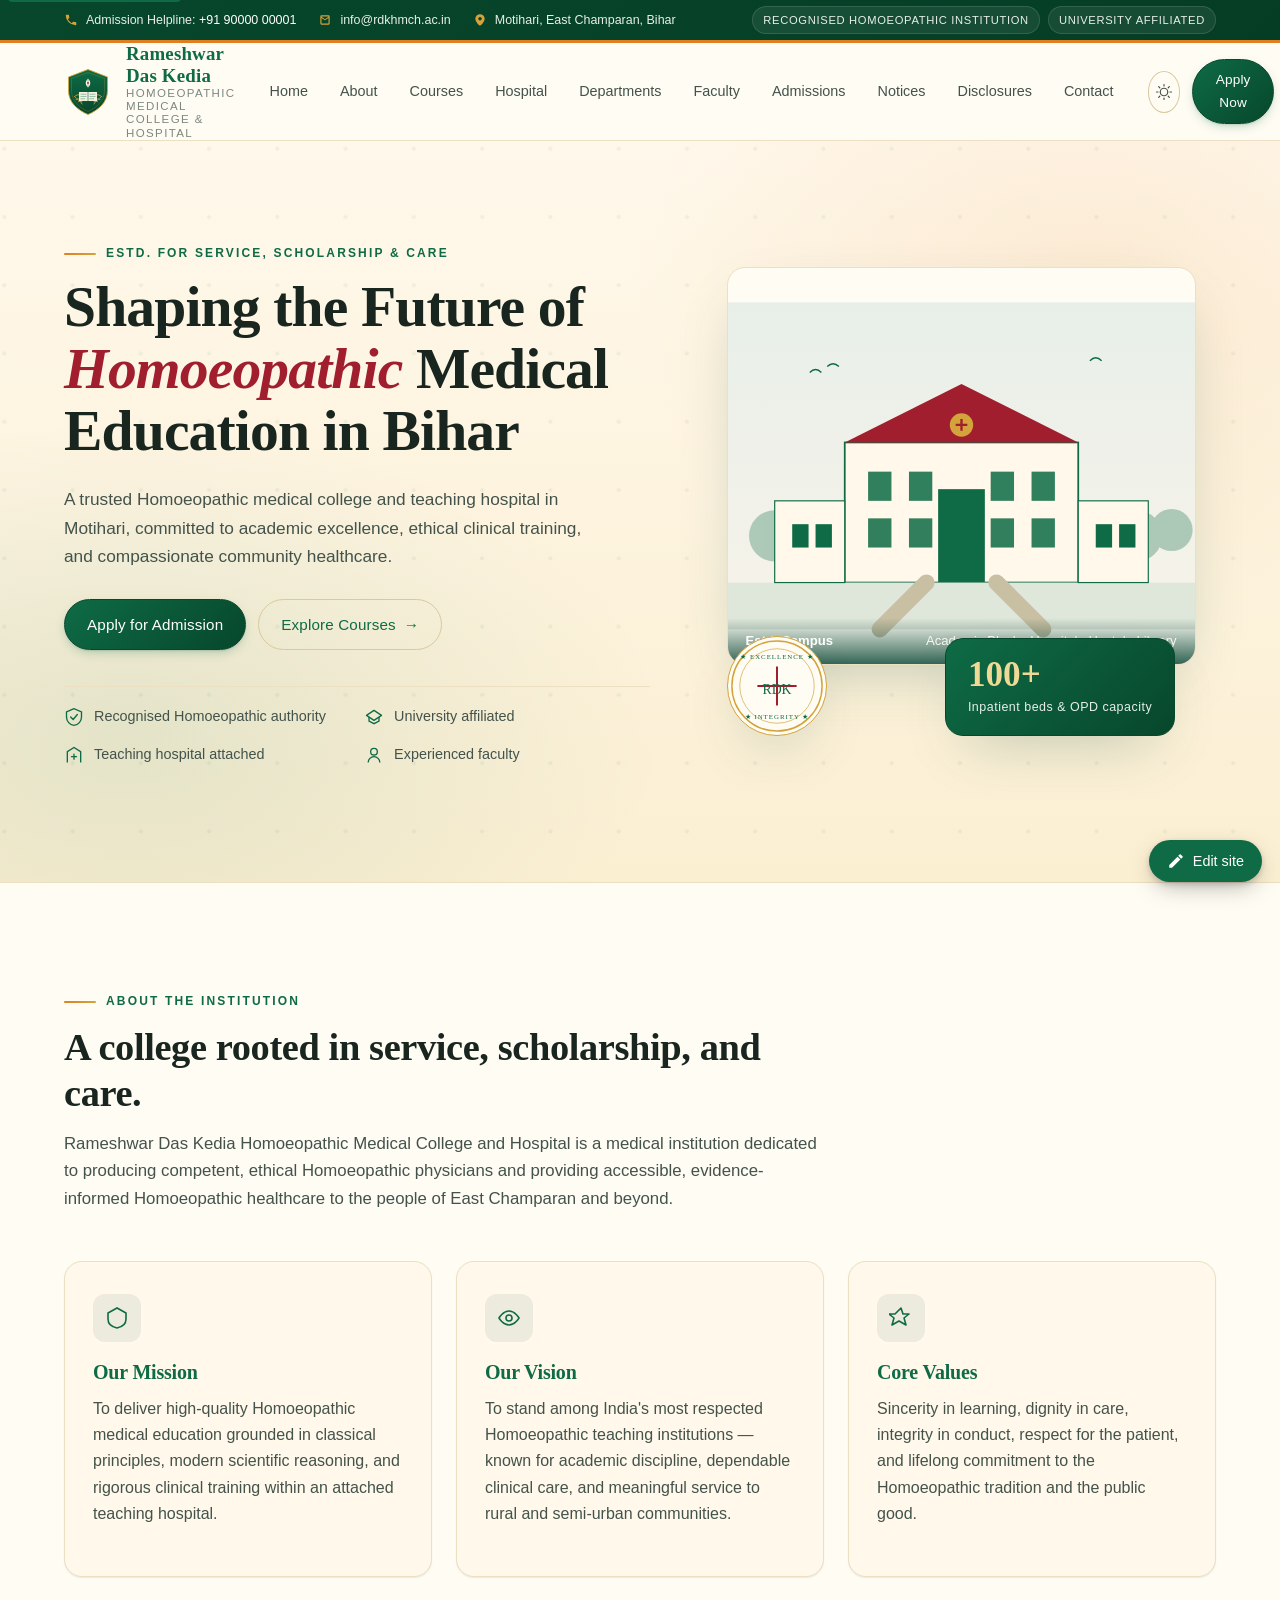
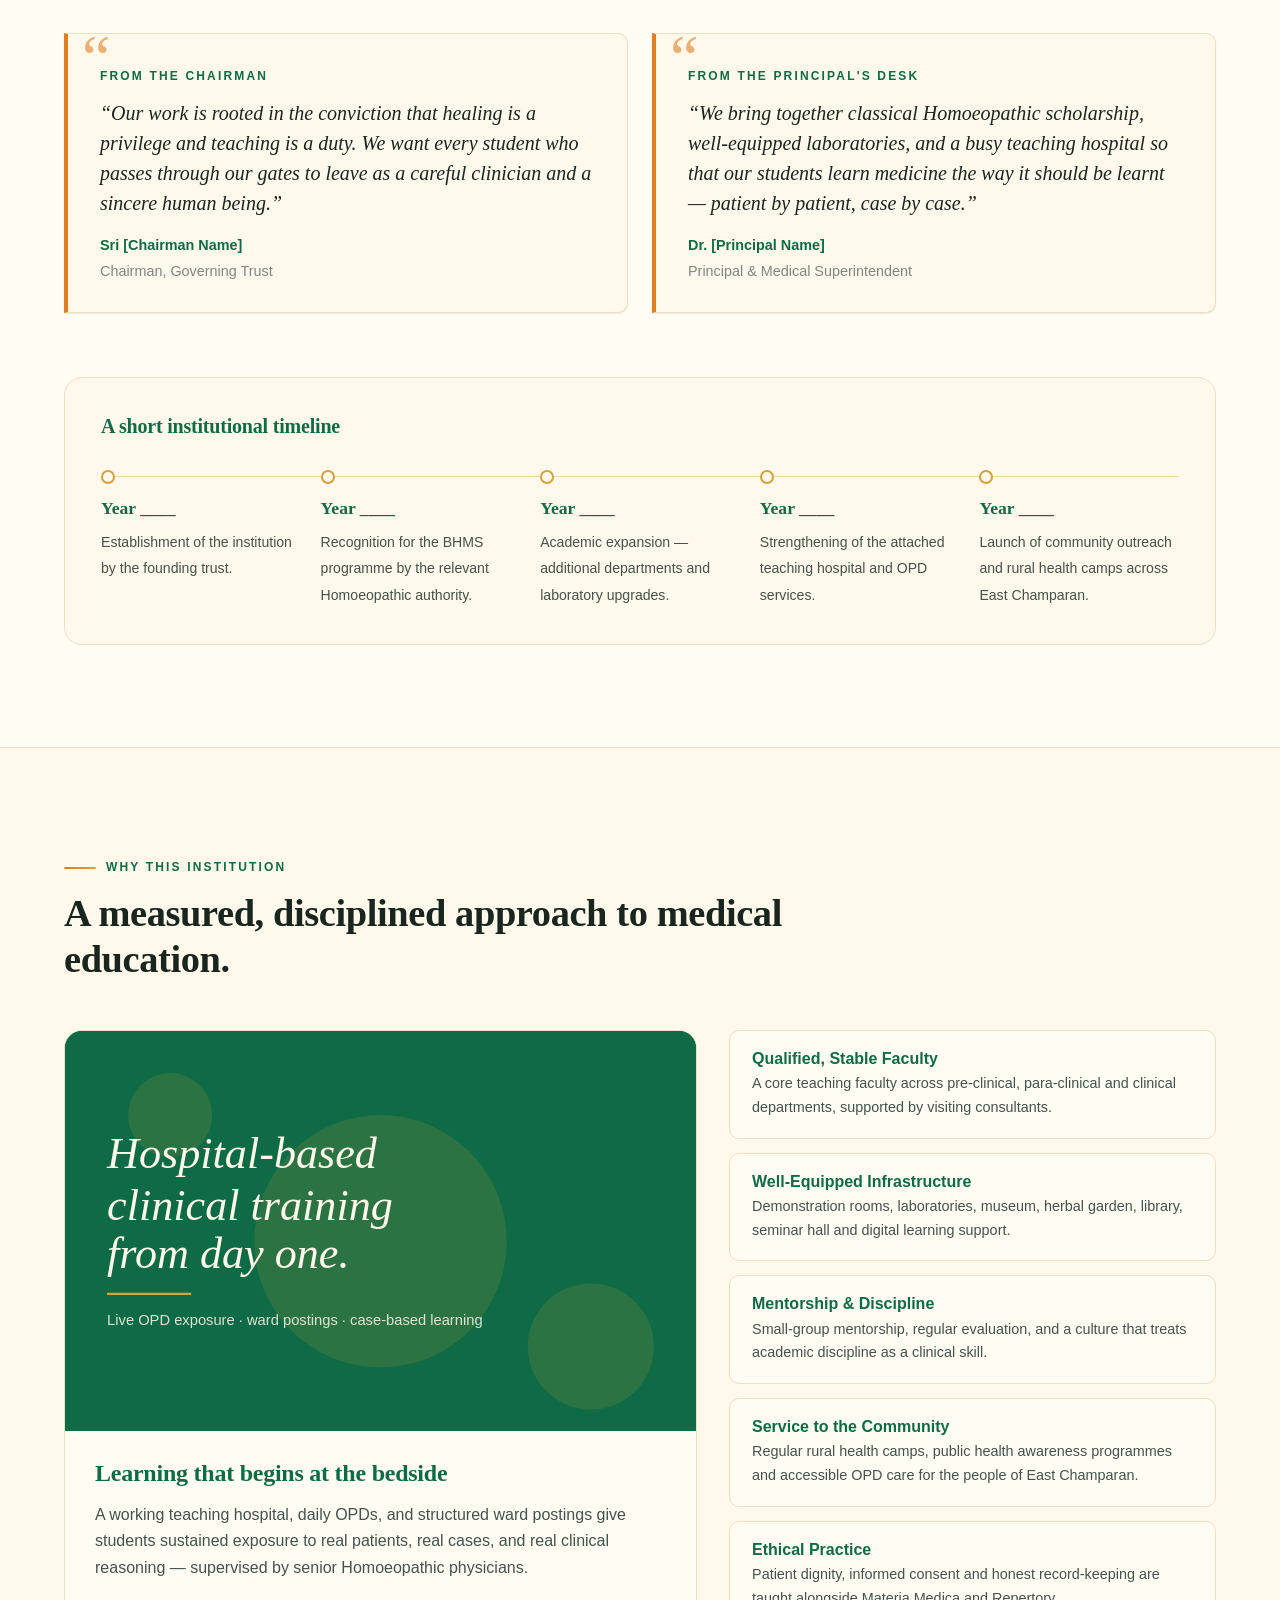
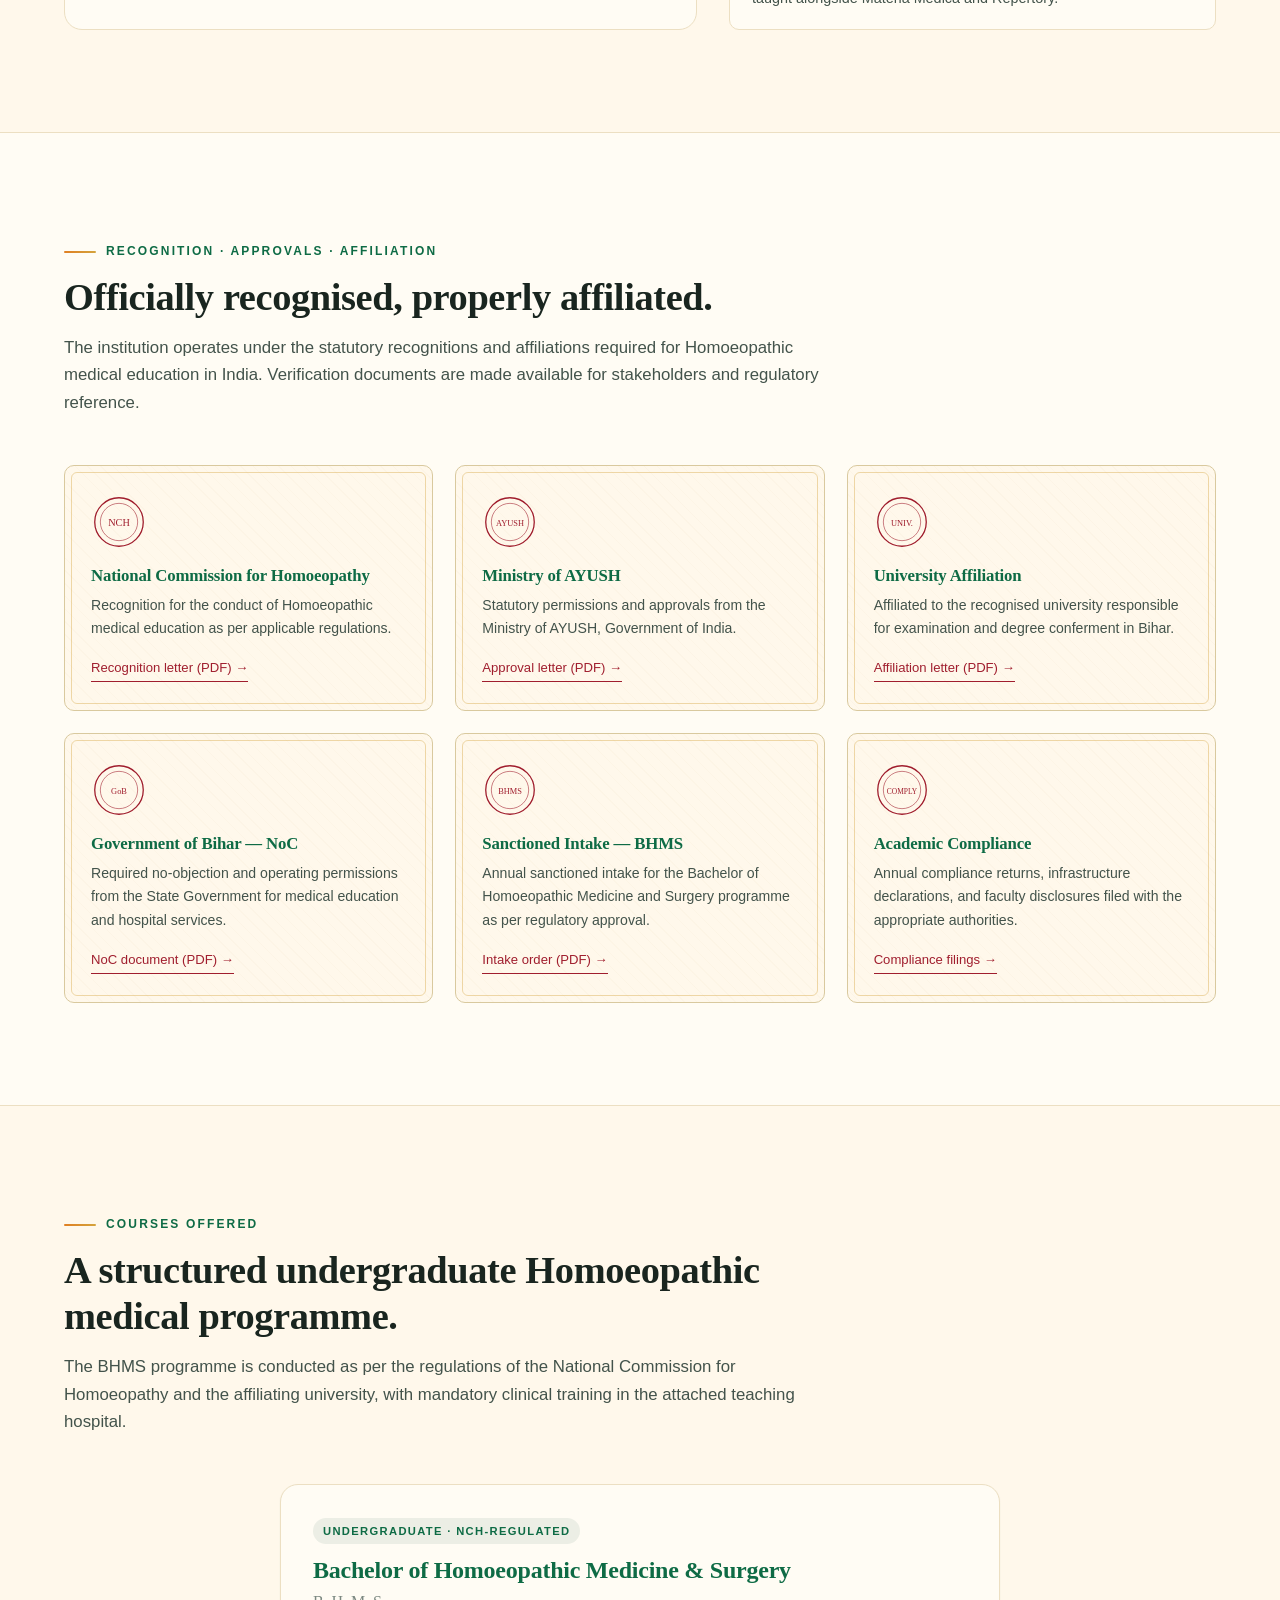
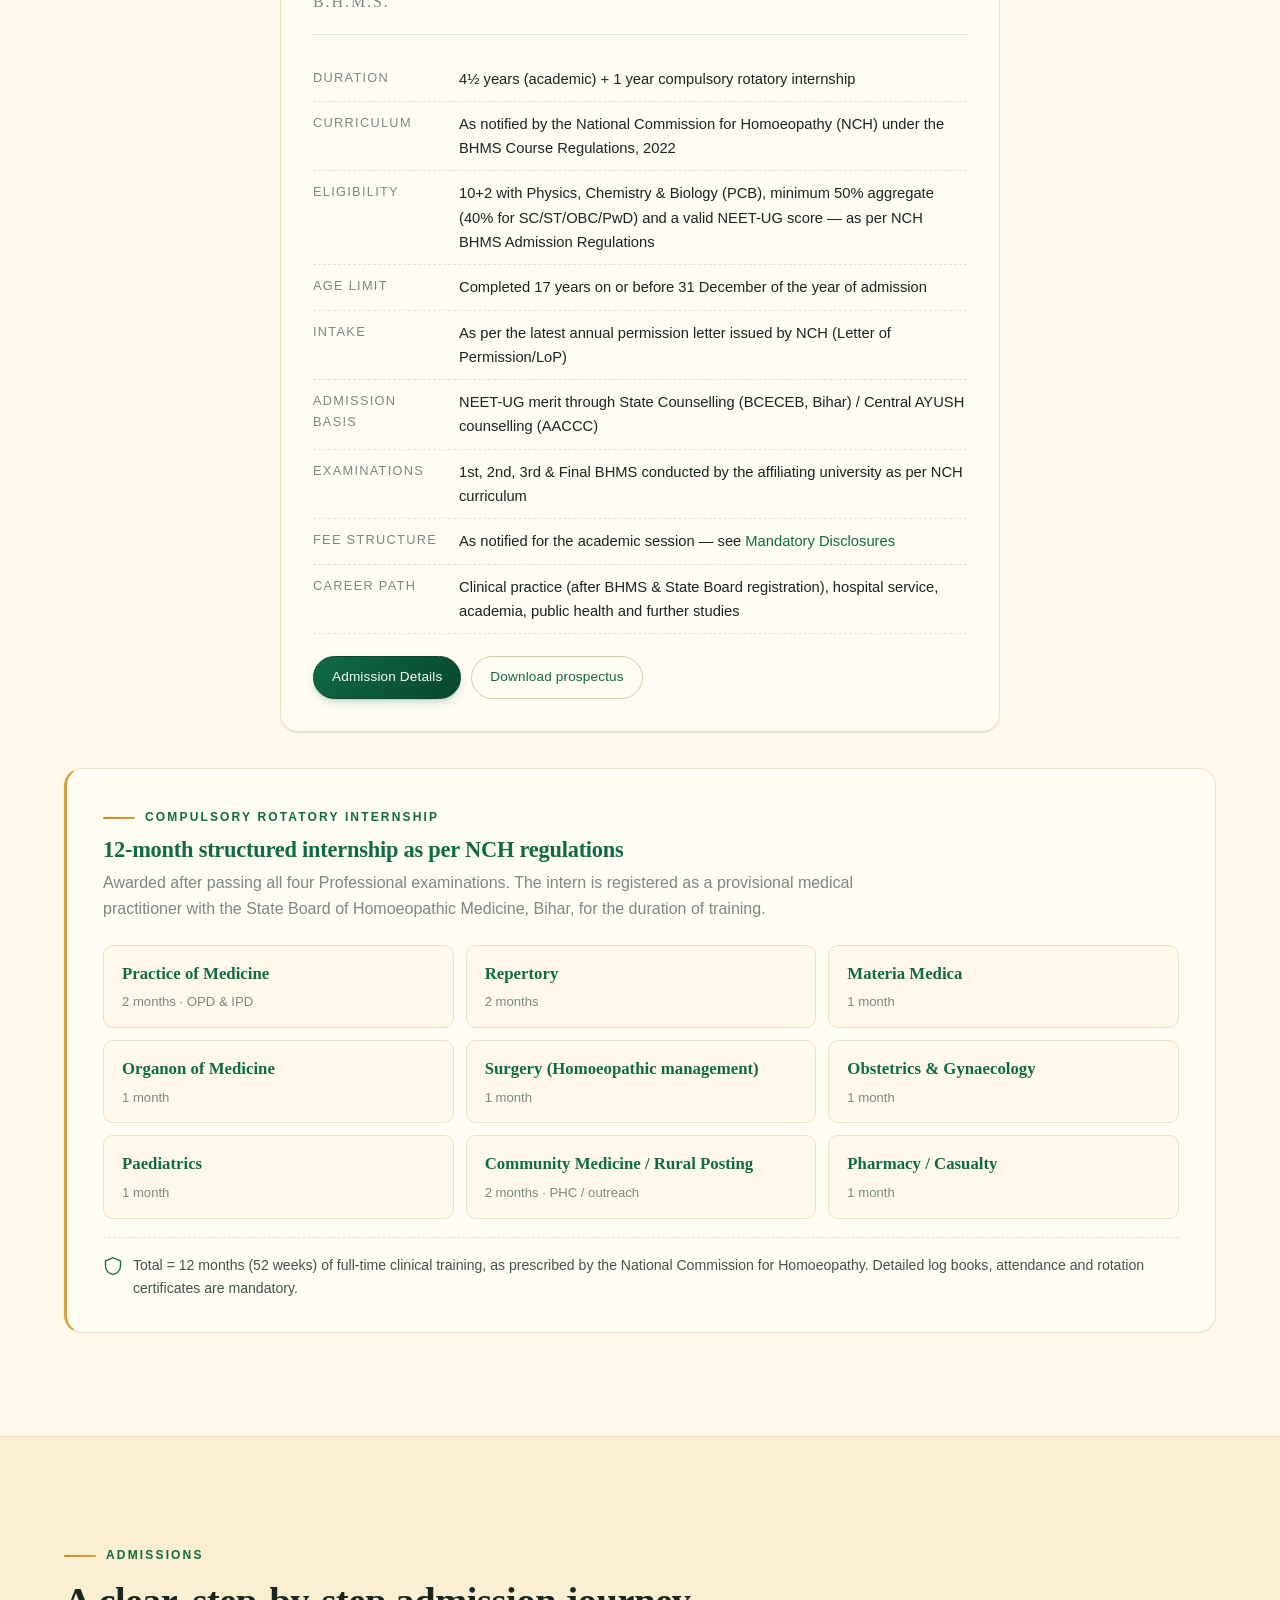
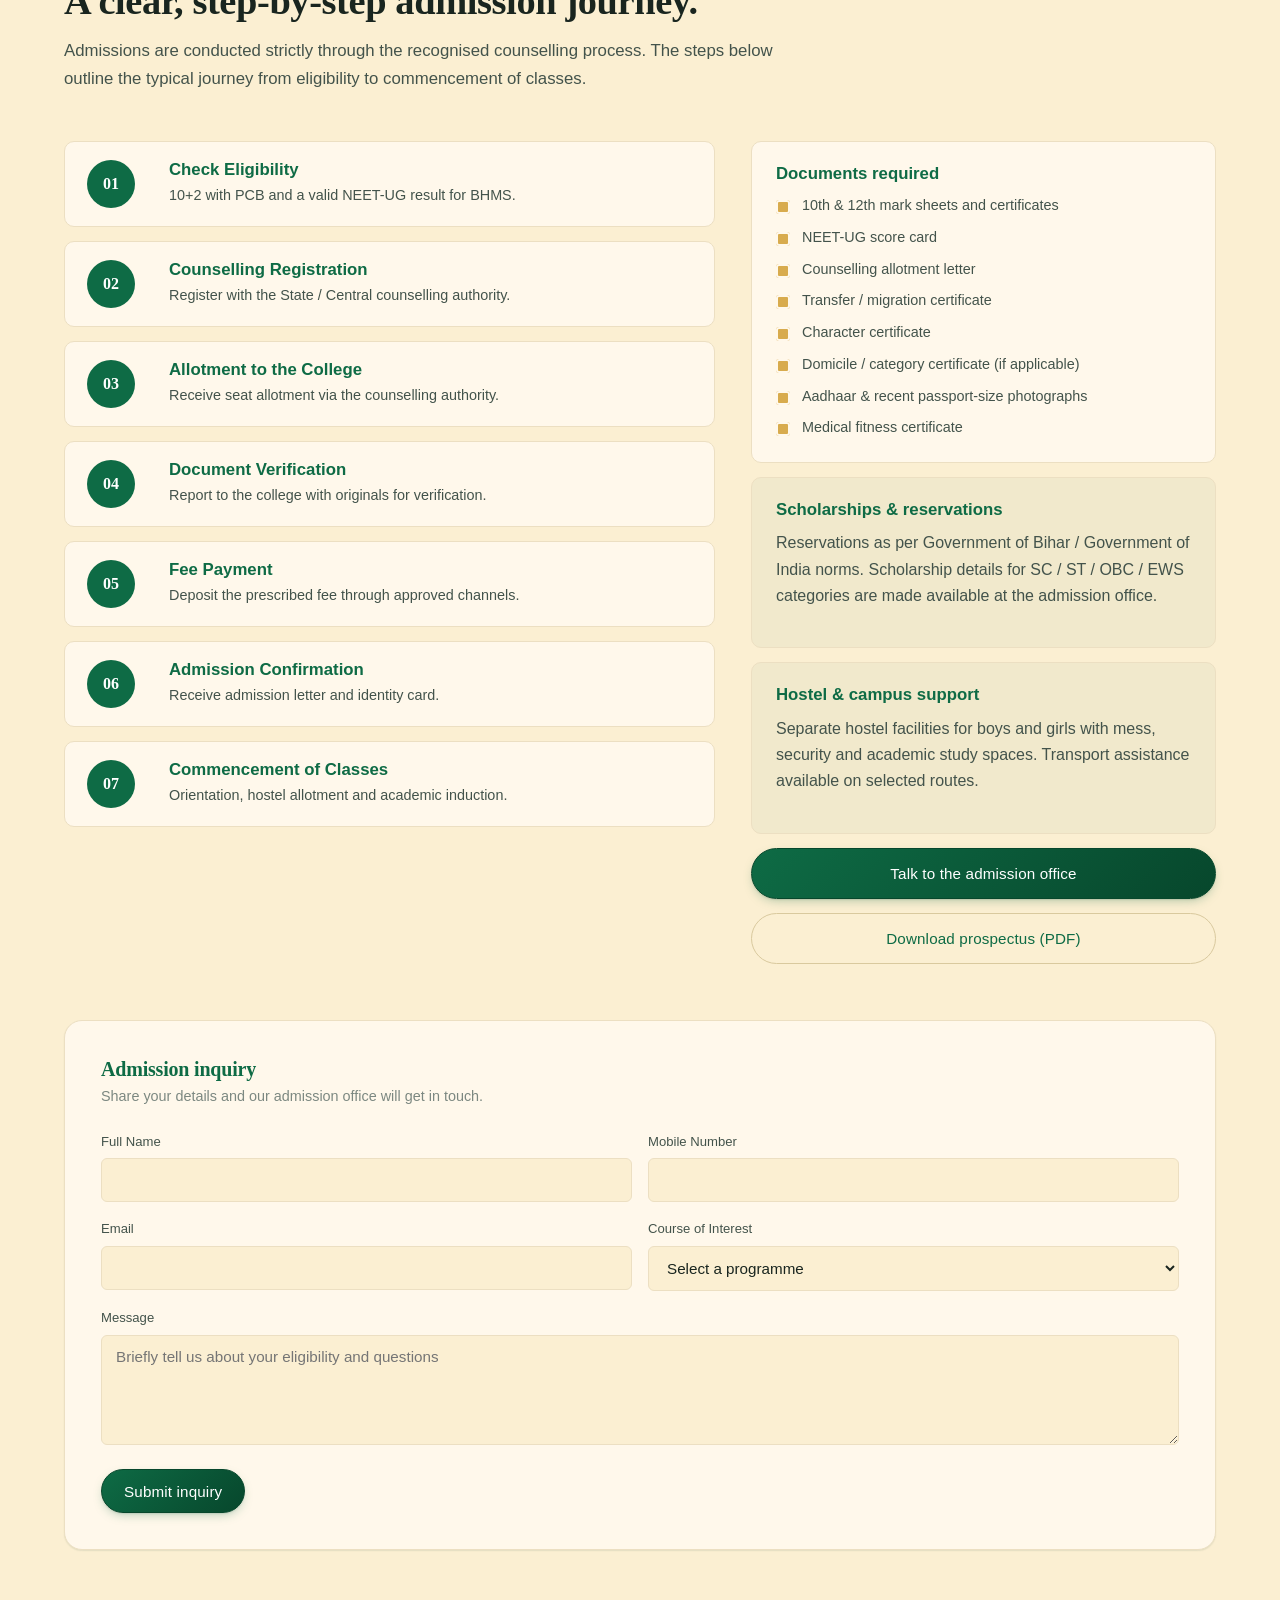
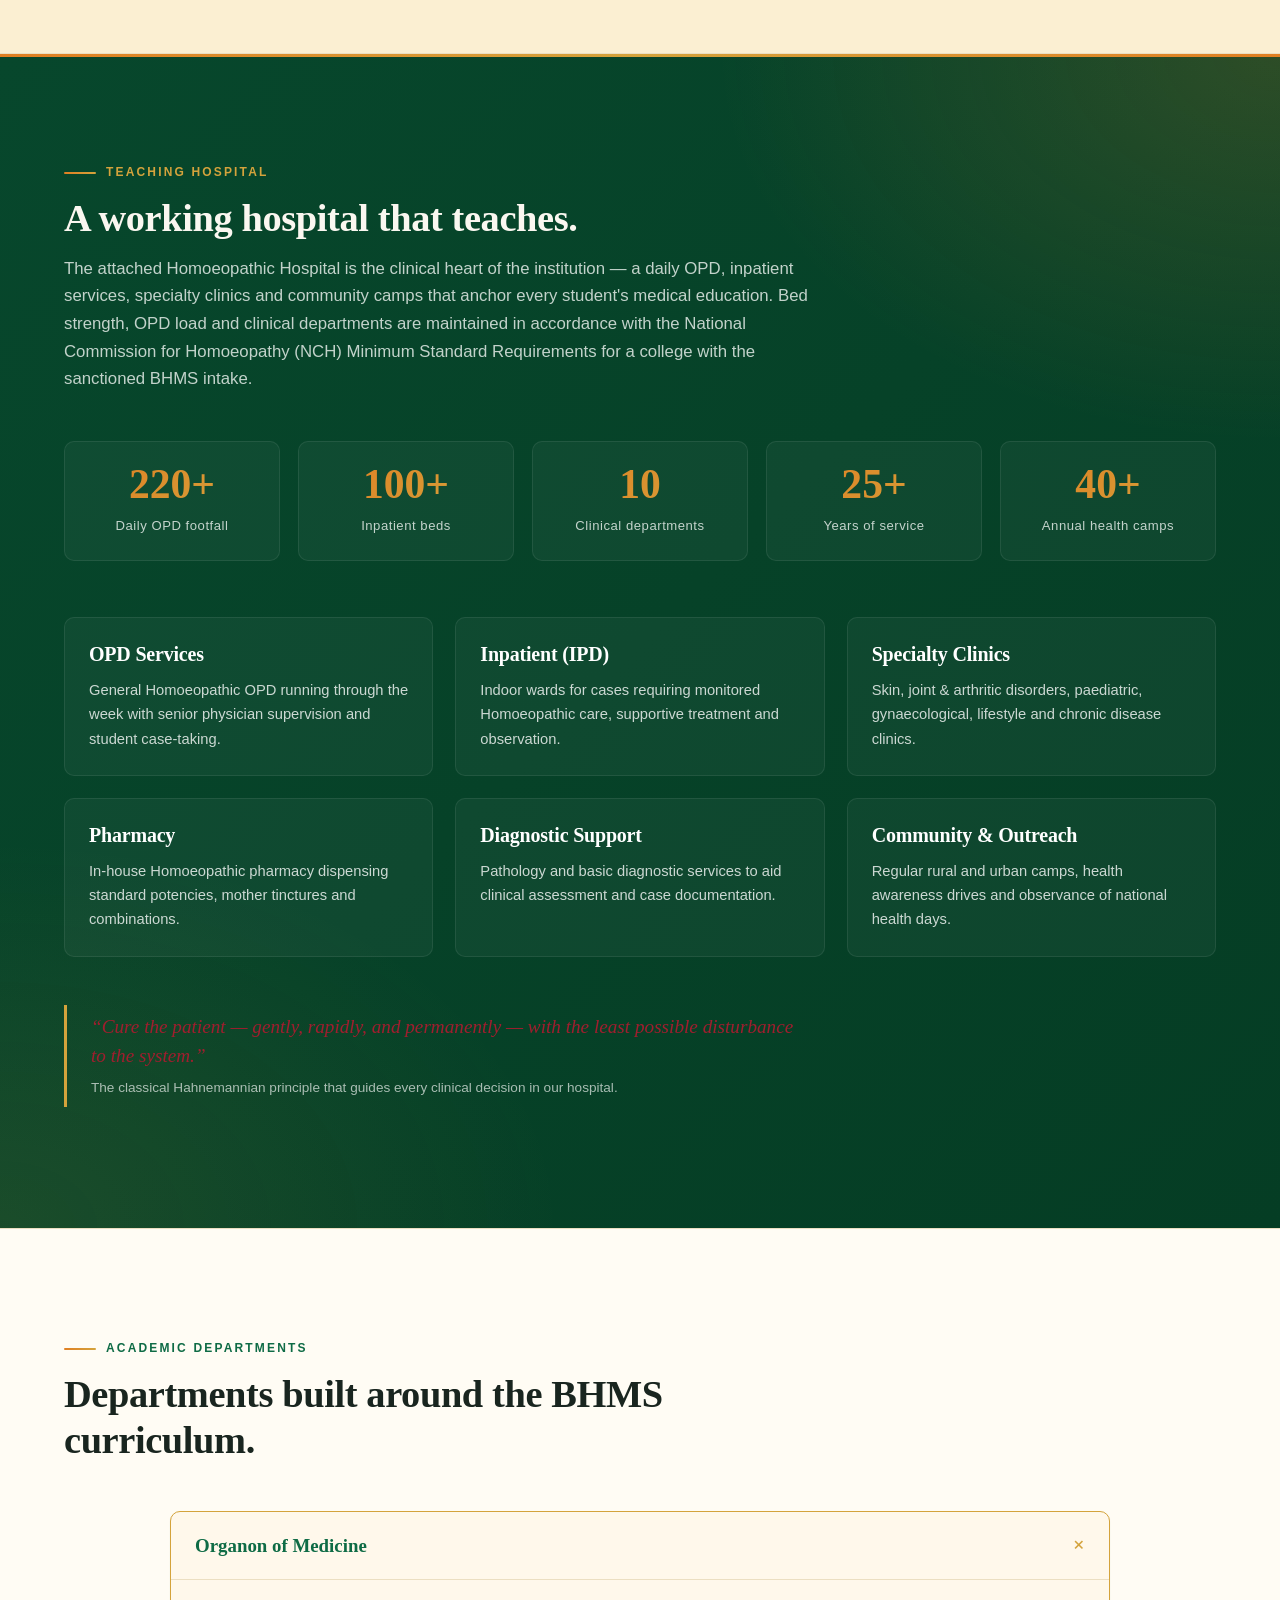
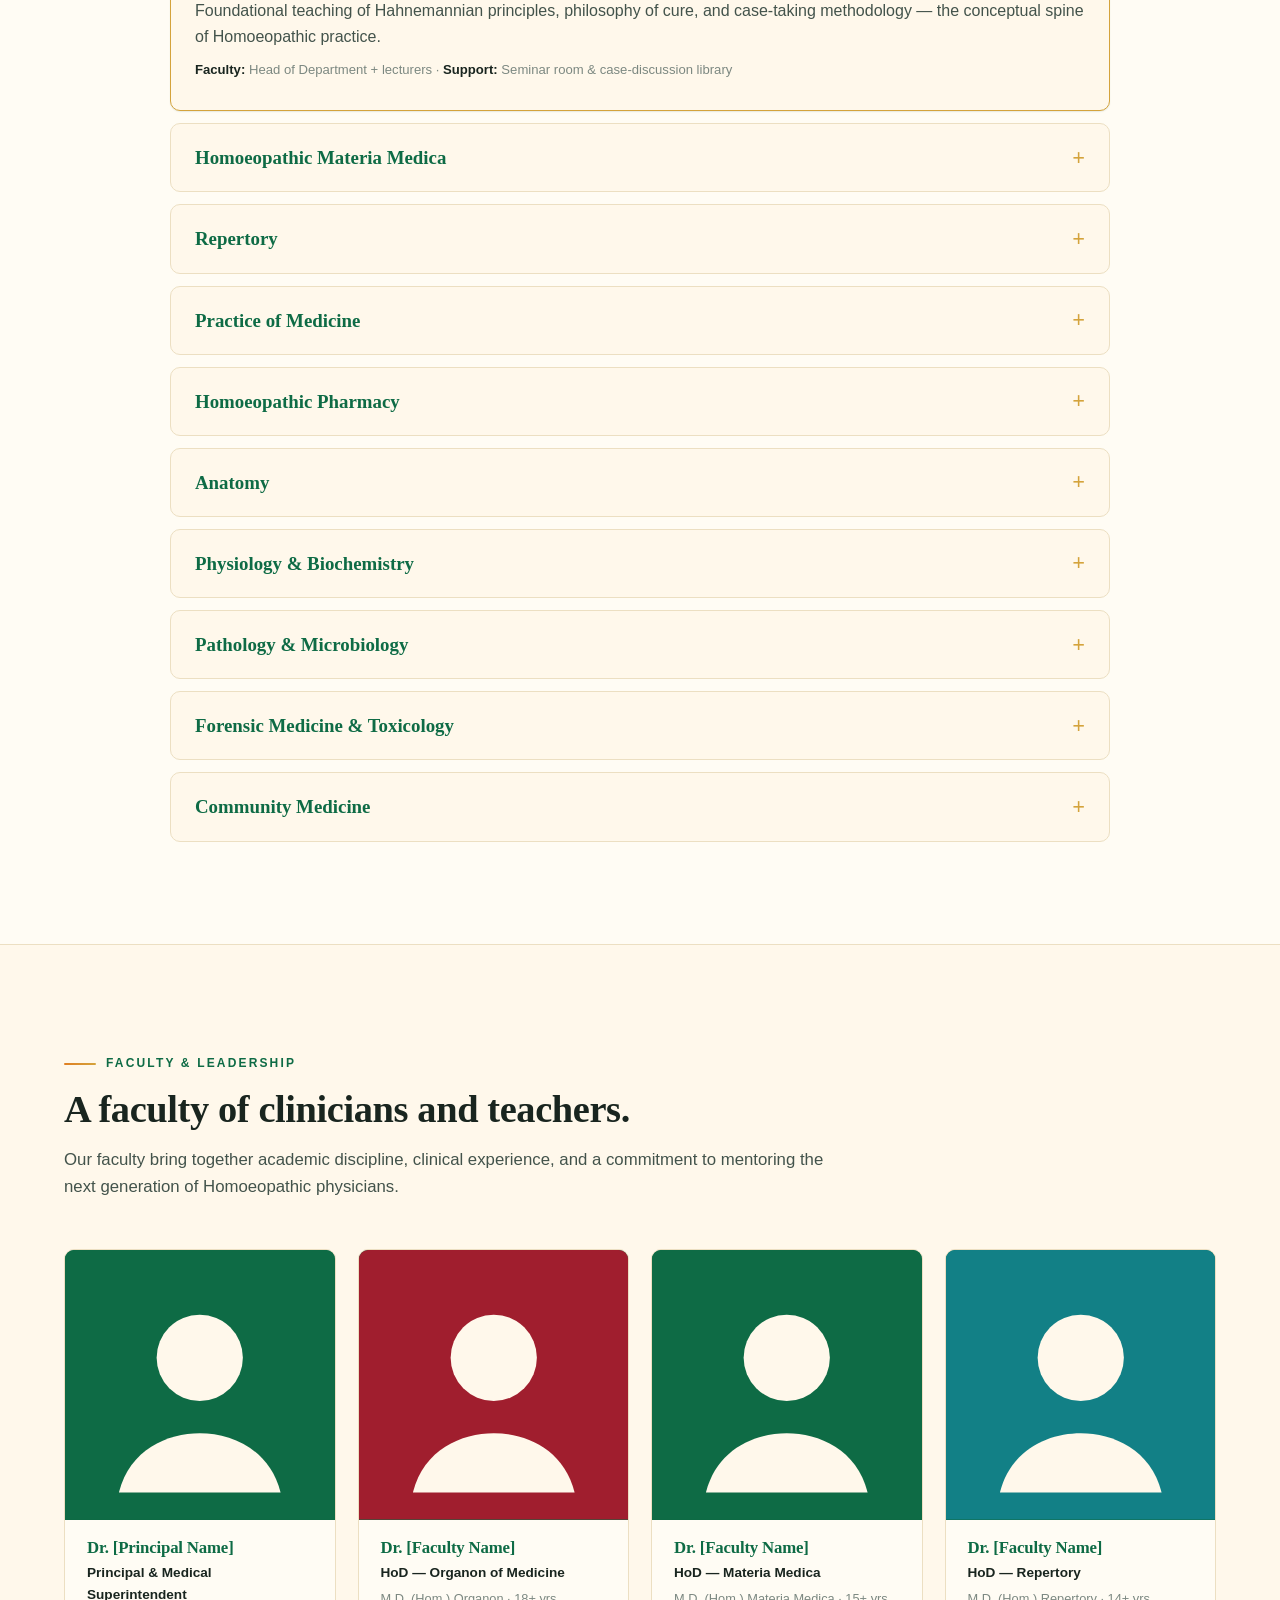
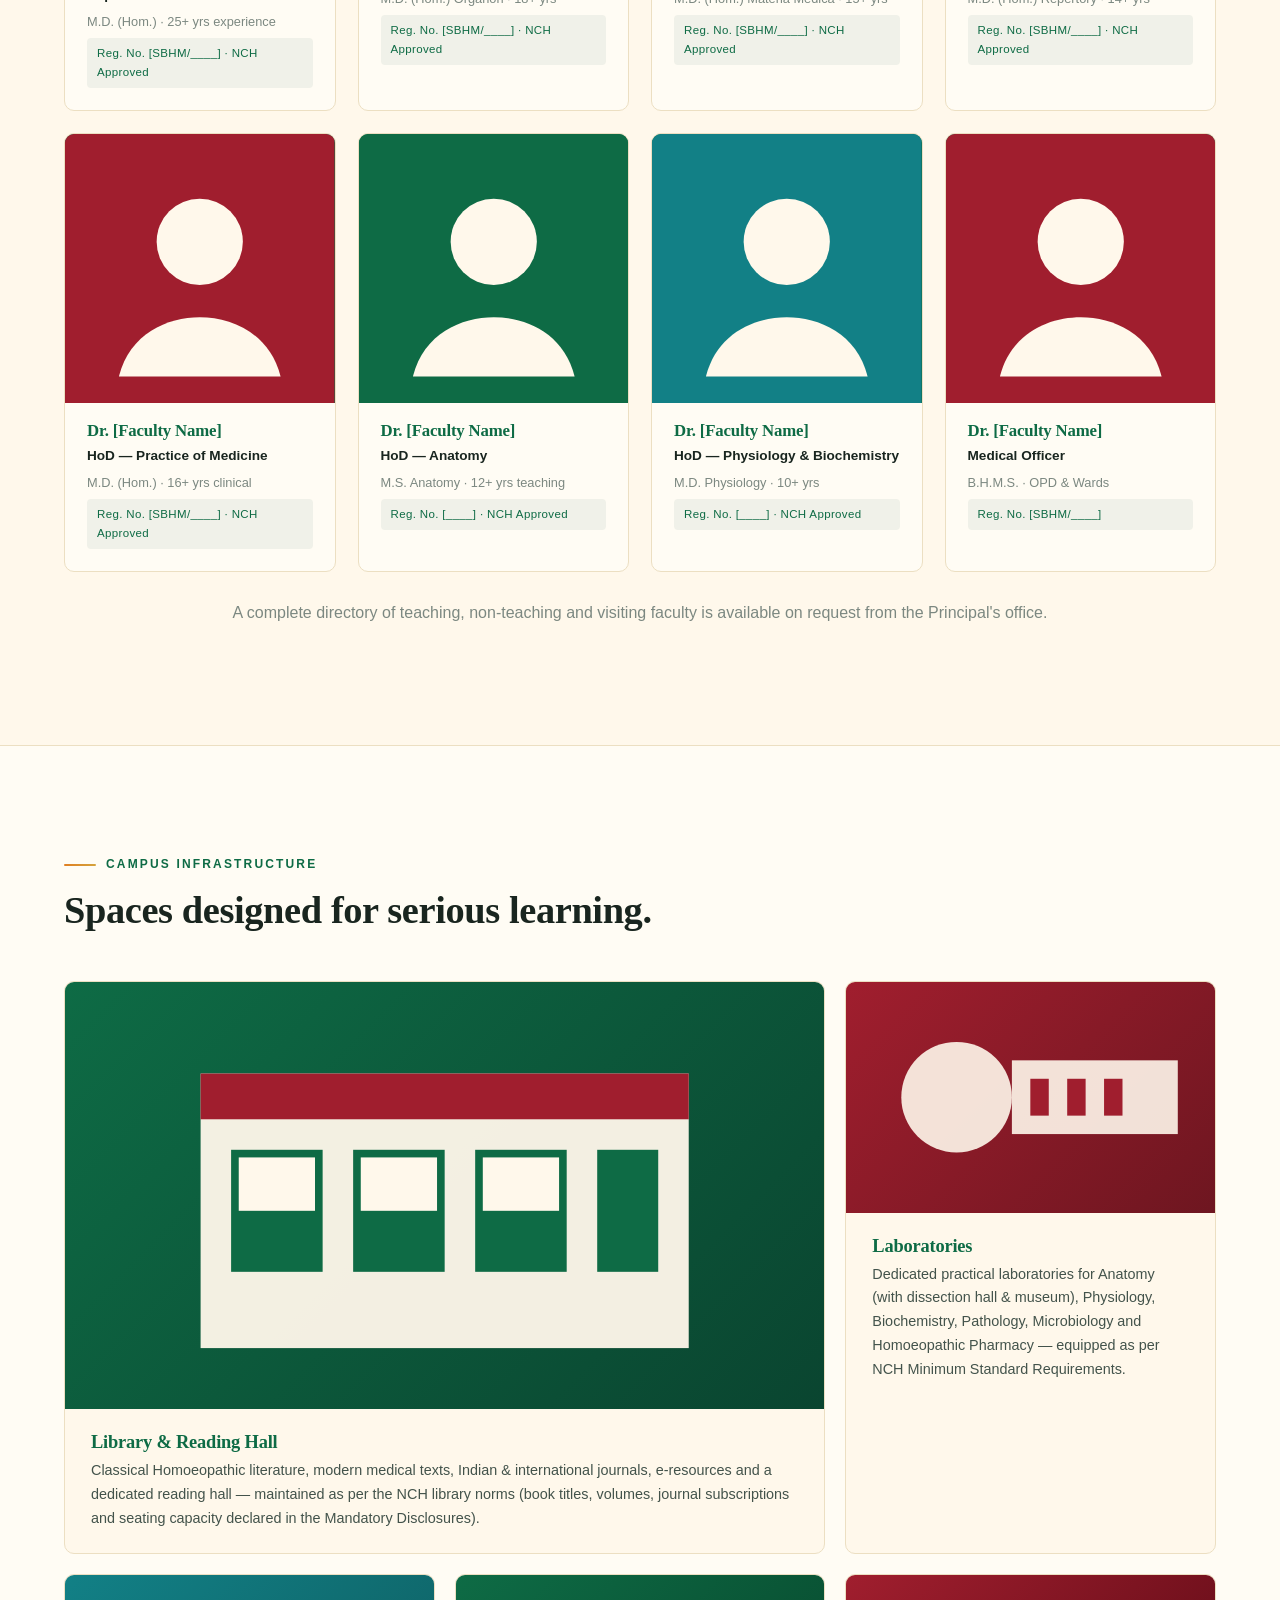
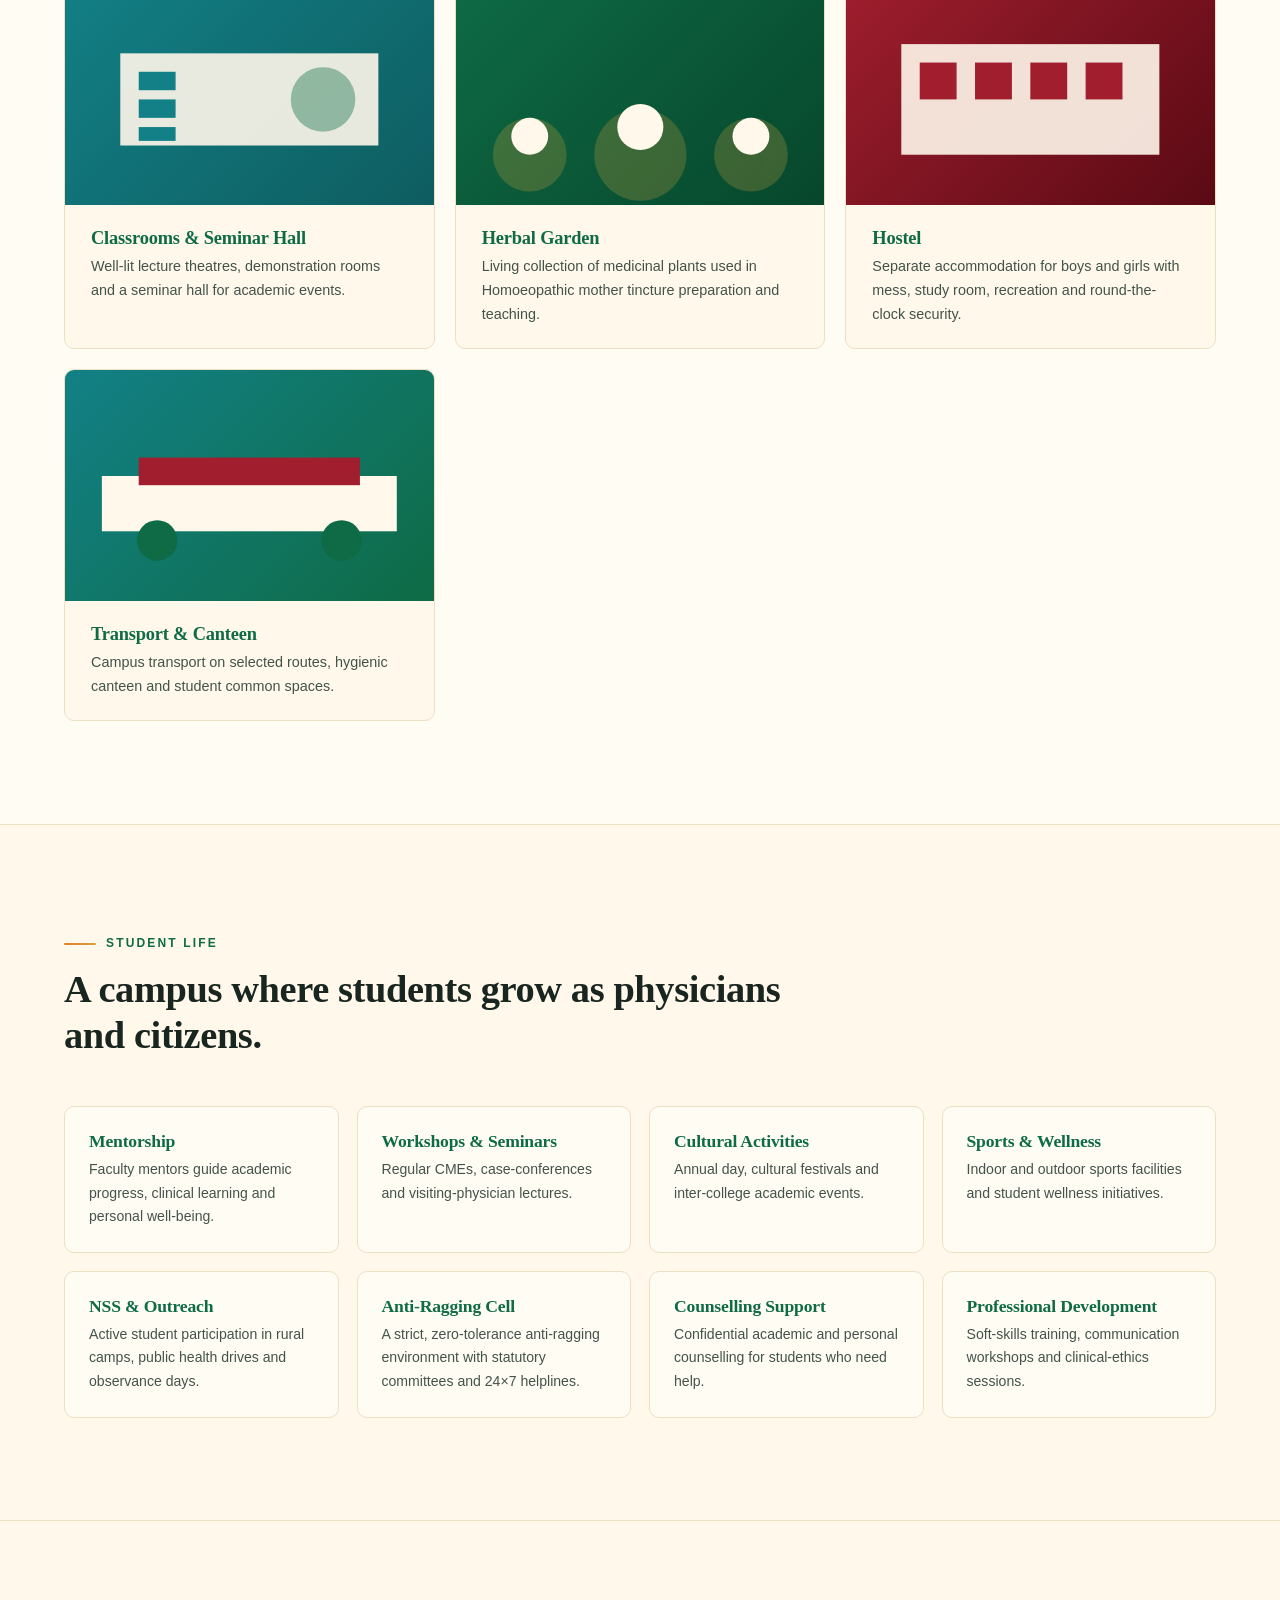
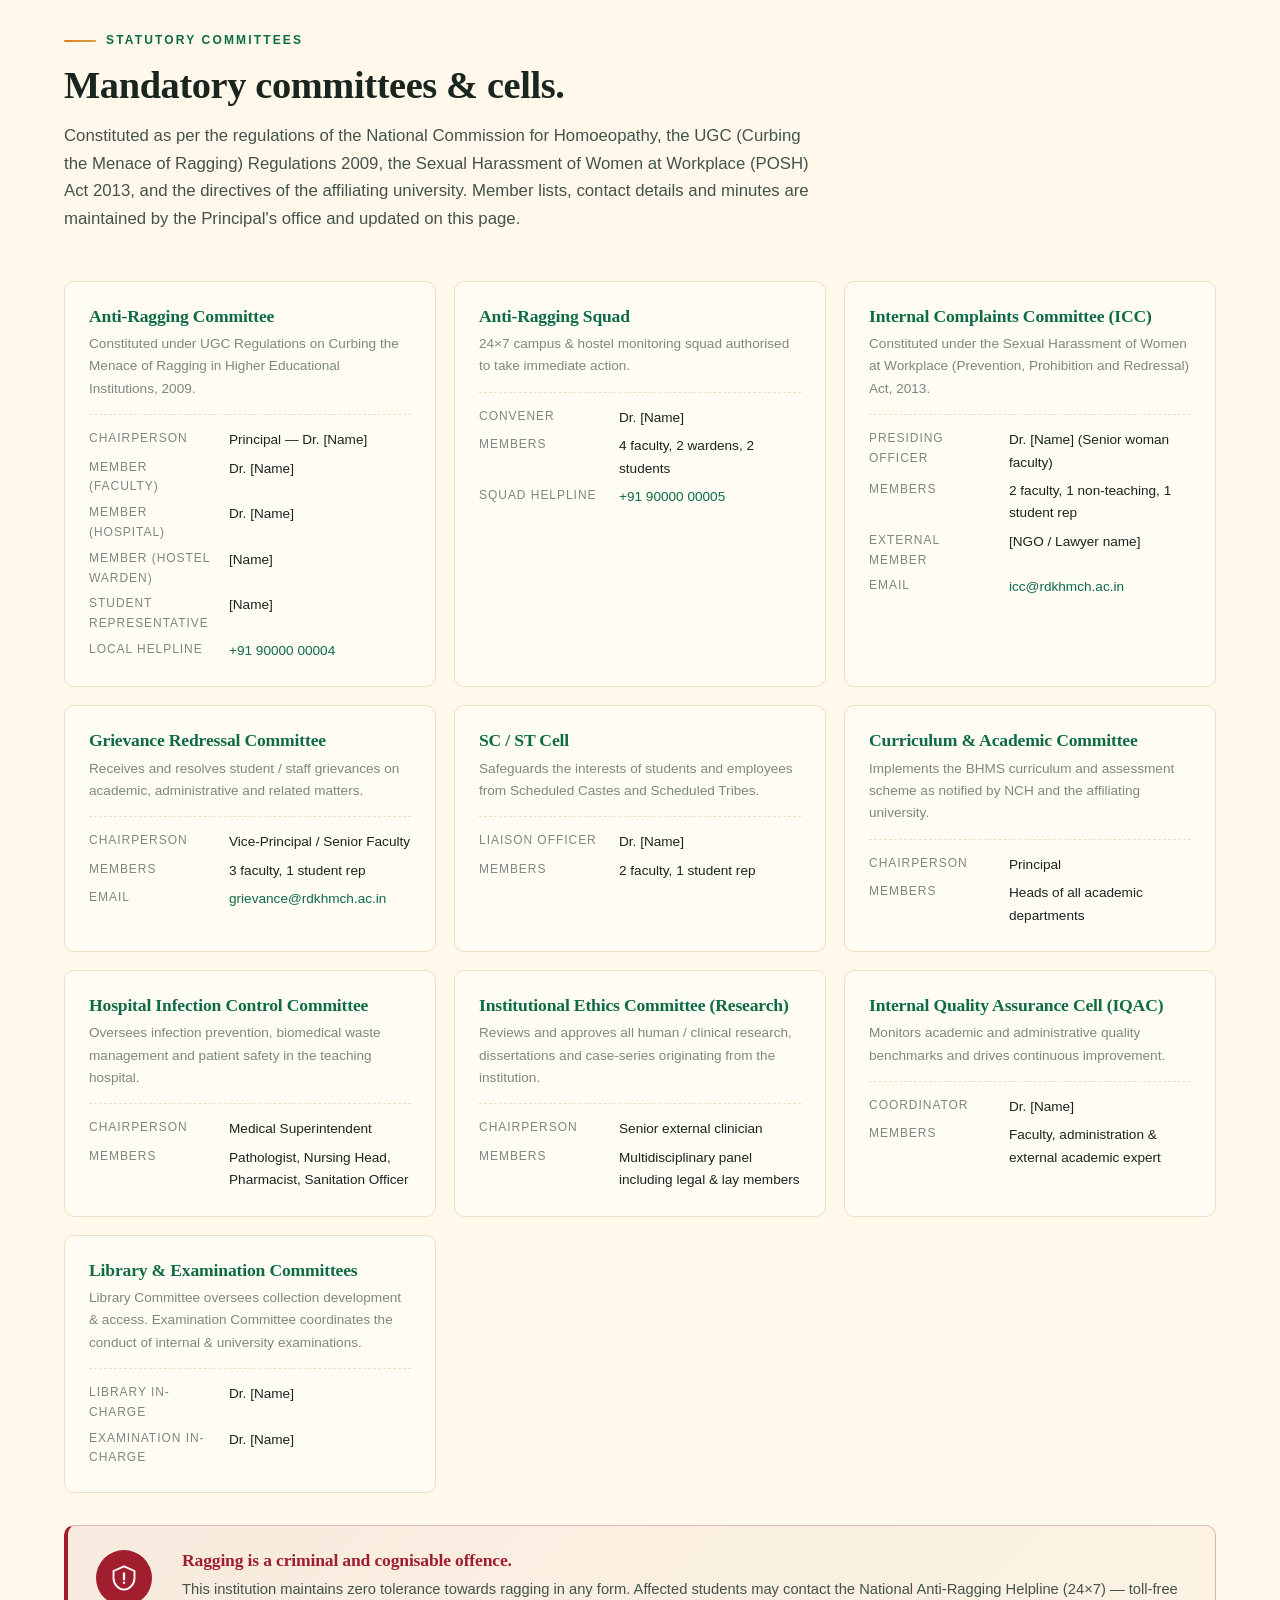
==== commit 8ac39a4e: "Refresh palette — warmer, more vibrant institutional look Light theme: - Primary green:  #0F4C3A → #" ====
--- a/RDKHMCH-website.html
+++ b/RDKHMCH-website.html
@@ -3,7 +3,7 @@
 <head>
   <meta charset="utf-8" />
   <meta name="viewport" content="width=device-width, initial-scale=1, viewport-fit=cover" />
-  <meta name="theme-color" content="#0F4C3A" />
+  <meta name="theme-color" content="#0E6B45" />
   <title>Rameshwar Das Kedia Homoeopathic Medical College and Hospital — Motihari, Bihar</title>
   <meta name="description" content="Rameshwar Das Kedia Homoeopathic Medical College and Hospital, Motihari (East Champaran, Bihar) — a respected Homoeopathic medical college and teaching hospital offering the BHMS programme with attached hospital, clinical training, and community healthcare." />
   <meta name="keywords" content="Homoeopathic Medical College in Motihari, Homoeopathic Medical College in Bihar, BHMS Admission Bihar, Homoeopathic Hospital East Champaran, Homoeopathic Teaching Hospital, Medical College Motihari, Rameshwar Das Kedia Homoeopathic Medical College" />
@@ -22,21 +22,26 @@
    ========================================================= */
 
 :root {
-  /* palette */
-  --ivory: #FAF7F0;
-  --warm-white: #FFFCF5;
-  --paper: #F4EFE3;
-  --green: #0F4C3A;
-  --green-deep: #0a3429;
-  --teal: #2C7A7B;
-  --maroon: #7B1E1E;
-  --gold: #C9A961;
-  --gold-soft: #e2cf9a;
-  --ink: #1f2a26;
-  --ink-2: #41504a;
-  --muted: #7a8580;
-  --line: #e2dccb;
-  --line-2: #d4ccb6;
+  /* palette — warmer, more vibrant institutional */
+  --ivory: #FFF8EB;
+  --warm-white: #FFFCF4;
+  --paper: #FBEFD2;
+  --green: #0E6B45;          /* vibrant forest emerald — primary */
+  --green-deep: #07472C;
+  --green-bright: #14946A;   /* lighter mint accent */
+  --teal: #128086;           /* deeper, more saturated medical teal */
+  --maroon: #A01E2E;         /* richer burgundy */
+  --maroon-deep: #6E1620;
+  --gold: #D4A33C;           /* honey gold */
+  --gold-soft: #F0D995;
+  --saffron: #E07F22;        /* vibrant warm cultural saffron */
+  --saffron-soft: #FCE2C2;
+  --rose: #C8536A;           /* subtle rose for variety */
+  --ink: #19251F;
+  --ink-2: #43534B;
+  --muted: #7C8881;
+  --line: #ECDFC2;
+  --line-2: #D9C99E;
 
   /* tokens */
   --bg: var(--ivory);
@@ -69,22 +74,25 @@
 }
 
 [data-theme="dark"] {
-  --bg: #0d1714;
-  --bg-elev: #122220;
-  --bg-soft: #16302a;
-  --fg: #ecf1ee;
-  --fg-2: #c5d0cb;
-  --fg-mute: #95a39e;
-  --brand: #6db3a0;
-  --brand-deep: #4f9a86;
-  --accent: #d8b974;
-  --accent-strong: #d97070;
-  --border: #1f3a33;
-  --border-strong: #2c4f47;
-  --paper: #16302a;
-  --shadow-sm: 0 1px 2px rgba(0,0,0,.4);
-  --shadow: 0 8px 22px -10px rgba(0,0,0,.5), 0 2px 6px rgba(0,0,0,.3);
-  --shadow-lg: 0 24px 60px -22px rgba(0,0,0,.55);
+  --bg: #0A1612;
+  --bg-elev: #11221C;
+  --bg-soft: #173027;
+  --fg: #ECF5F0;
+  --fg-2: #C5D6CD;
+  --fg-mute: #94A39C;
+  --brand: #5CC498;          /* mint emerald */
+  --brand-deep: #3FAB7E;
+  --green-bright: #6BD9A7;
+  --accent: #E8B45C;         /* warm honey gold */
+  --accent-strong: #F08C5C;  /* saffron-coral */
+  --saffron: #F5A85F;
+  --rose: #E07A8E;
+  --border: #1E372F;
+  --border-strong: #2D4D42;
+  --paper: #173027;
+  --shadow-sm: 0 1px 2px rgba(0,0,0,.45);
+  --shadow: 0 8px 22px -10px rgba(0,0,0,.55), 0 2px 6px rgba(0,0,0,.35);
+  --shadow-lg: 0 24px 60px -22px rgba(0,0,0,.6);
 }
 
 /* ---------- reset / base ---------- */
@@ -139,7 +147,10 @@
   text-transform: uppercase; letter-spacing: .18em;
   color: var(--brand); margin: 0 0 1em;
 }
-.eyebrow__dash { width: 28px; height: 1px; background: var(--accent); display: inline-block; }
+.eyebrow__dash {
+  width: 32px; height: 2px; display: inline-block; border-radius: 2px;
+  background: linear-gradient(90deg, var(--saffron), var(--gold));
+}
 [data-theme="dark"] .eyebrow { color: var(--accent); }
 
 .muted { color: var(--fg-mute); }
@@ -160,17 +171,32 @@
   border: 1px solid transparent; transition: all .25s ease;
   min-height: 44px; cursor: pointer; text-align: center;
 }
-.btn--primary { background: var(--brand); color: #fff; border-color: var(--brand); box-shadow: var(--shadow-sm); }
-.btn--primary:hover { background: var(--brand-deep); color: #fff; transform: translateY(-1px); box-shadow: var(--shadow); }
+.btn--primary {
+  background: linear-gradient(135deg, var(--brand) 0%, var(--brand-deep) 100%);
+  color: #fff; border-color: var(--brand-deep);
+  box-shadow: 0 4px 12px -4px rgba(14,107,69,.4), var(--shadow-sm);
+}
+.btn--primary:hover {
+  background: linear-gradient(135deg, var(--brand-deep) 0%, var(--green-deep, var(--brand-deep)) 100%);
+  color: #fff; transform: translateY(-1px);
+  box-shadow: 0 8px 18px -4px rgba(14,107,69,.5), var(--shadow);
+}
 .btn--ghost { background: transparent; color: var(--brand); border-color: var(--border-strong); }
 .btn--ghost:hover { background: var(--brand); color: #fff; border-color: var(--brand); }
+.btn--accent {
+  background: linear-gradient(135deg, var(--saffron) 0%, #C66818 100%);
+  color: #fff; border-color: #C66818;
+  box-shadow: 0 4px 12px -4px rgba(224,127,34,.45), var(--shadow-sm);
+}
+.btn--accent:hover { transform: translateY(-1px); box-shadow: 0 8px 18px -4px rgba(224,127,34,.55), var(--shadow); }
 .btn--sm { padding: 9px 18px; font-size: .85rem; min-height: 40px; }
 
 /* ---------- top bar ---------- */
 .topbar {
   background: var(--brand-deep); color: #e7efe9;
   font-size: .78rem;
-  border-bottom: 1px solid rgba(255,255,255,.05);
+  border-bottom: 3px solid var(--saffron);
+  background-image: linear-gradient(135deg, var(--brand-deep) 0%, #053D24 100%);
 }
 .topbar__inner { display: flex; align-items: center; justify-content: space-between; gap: 18px; min-height: var(--topbar-h); padding-block: 6px; flex-wrap: wrap; }
 .topbar__list { list-style: none; padding: 0; margin: 0; display: flex; gap: 22px; flex-wrap: wrap; }
@@ -262,10 +288,19 @@
 /* ---------- hero ---------- */
 .hero {
   position: relative; overflow: hidden;
-  background: linear-gradient(180deg, var(--bg) 0%, var(--bg-soft) 100%);
+  background:
+    radial-gradient(ellipse 60% 80% at 85% 20%, rgba(224,127,34,.10), transparent 60%),
+    radial-gradient(ellipse 70% 70% at 10% 80%, rgba(14,107,69,.10), transparent 60%),
+    linear-gradient(180deg, var(--bg) 0%, var(--bg-soft) 100%);
   padding: clamp(48px, 8vw, 96px) 0 clamp(60px, 9vw, 120px);
 }
-.hero__bg { position: absolute; inset: 0; pointer-events: none; color: var(--brand); opacity: .35; }
+[data-theme="dark"] .hero {
+  background:
+    radial-gradient(ellipse 60% 80% at 85% 20%, rgba(245,168,95,.08), transparent 60%),
+    radial-gradient(ellipse 70% 70% at 10% 80%, rgba(92,196,152,.08), transparent 60%),
+    linear-gradient(180deg, var(--bg) 0%, var(--bg-soft) 100%);
+}
+.hero__bg { position: absolute; inset: 0; pointer-events: none; color: var(--brand); opacity: .25; }
 .hero__pattern { width: 100%; height: 100%; }
 
 .hero__grid {
@@ -316,10 +351,21 @@
 .hero__card--stat {
   bottom: 4%; right: 8%; padding: 18px 22px; min-width: 180px;
   display: flex; flex-direction: column; gap: 4px;
-  background: var(--brand); color: #fff; border-color: var(--brand-deep);
-}
-.hero__card--stat .num { font-family: var(--serif); font-size: 2.2rem; font-weight: 700; line-height: 1; color: #fff; }
-.hero__card--stat .lbl { font-size: .78rem; color: rgba(255,255,255,.85); letter-spacing: .04em; }
+  background: linear-gradient(135deg, var(--brand) 0%, var(--brand-deep) 100%);
+  color: #fff; border-color: var(--brand-deep);
+  position: absolute;
+}
+.hero__card--stat::before {
+  content: ""; position: absolute; top: -2px; left: -2px; right: -2px; bottom: -2px;
+  border-radius: var(--radius-lg); padding: 2px;
+  background: linear-gradient(135deg, var(--saffron), var(--gold), var(--brand));
+  -webkit-mask: linear-gradient(#000 0 0) content-box, linear-gradient(#000 0 0);
+  mask: linear-gradient(#000 0 0) content-box, linear-gradient(#000 0 0);
+  -webkit-mask-composite: xor; mask-composite: exclude;
+  pointer-events: none; z-index: -1;
+}
+.hero__card--stat .num { font-family: var(--serif); font-size: 2.2rem; font-weight: 700; line-height: 1; color: var(--gold-soft); }
+.hero__card--stat .lbl { font-size: .78rem; color: rgba(255,255,255,.9); letter-spacing: .04em; }
 
 .hero__card--seal {
   width: 100px; height: 100px; border-radius: 50%; padding: 0;
@@ -342,7 +388,17 @@
 .section--recog { background: var(--bg-elev); border-block: 1px solid var(--border); }
 .section--courses { background: var(--bg); }
 .section--admissions { background: var(--bg-soft); border-block: 1px solid var(--border); }
-.section--hospital { background: var(--brand-deep); color: #ecf1ee; }
+.section--hospital {
+  background:
+    radial-gradient(ellipse 80% 60% at 100% 0%, rgba(224,127,34,.18), transparent 55%),
+    radial-gradient(ellipse 80% 60% at 0% 100%, rgba(212,163,60,.10), transparent 55%),
+    linear-gradient(135deg, var(--brand-deep) 0%, #053D24 100%);
+  color: #ecf1ee; position: relative;
+}
+.section--hospital::before {
+  content: ""; position: absolute; left: 0; right: 0; top: 0; height: 3px;
+  background: linear-gradient(90deg, var(--saffron) 0%, var(--gold) 50%, var(--saffron) 100%);
+}
 .section--depts { background: var(--bg-elev); border-block: 1px solid var(--border); }
 .section--faculty { background: var(--bg); }
 .section--infra { background: var(--bg-elev); border-block: 1px solid var(--border); }
@@ -389,9 +445,16 @@
 }
 @media (max-width: 880px) { .message-grid { grid-template-columns: 1fr; } }
 .message-card {
-  background: var(--bg); border-left: 3px solid var(--accent); border-radius: 0 var(--radius) var(--radius) 0;
+  background: var(--bg); border-left: 4px solid var(--saffron);
+  border-radius: 0 var(--radius) var(--radius) 0;
   padding: 28px 32px; box-shadow: var(--shadow-sm);
   border-top: 1px solid var(--border); border-right: 1px solid var(--border); border-bottom: 1px solid var(--border);
+  position: relative;
+}
+.message-card::before {
+  content: "\201C"; position: absolute; left: 14px; top: -8px;
+  font-family: var(--serif); font-size: 4rem; line-height: 1;
+  color: var(--saffron); opacity: .6; pointer-events: none;
 }
 .message-card blockquote {
   font-family: var(--serif); font-size: 1.25rem; line-height: 1.5; color: var(--fg);
@@ -586,7 +649,12 @@
   background: rgba(255,255,255,.04); border: 1px solid rgba(255,255,255,.08);
   border-radius: var(--radius); padding: 22px; text-align: center;
 }
-.stat__num { display: block; font-family: var(--serif); font-size: 2.4rem; font-weight: 700; color: var(--accent); line-height: 1; margin-bottom: 6px; }
+.stat__num {
+  display: block; font-family: var(--serif); font-size: 2.6rem; font-weight: 700;
+  background: linear-gradient(135deg, var(--saffron) 0%, var(--gold) 100%);
+  -webkit-background-clip: text; background-clip: text; color: transparent;
+  line-height: 1; margin-bottom: 6px;
+}
 .stat__lbl { font-size: .82rem; color: rgba(236,241,238,.82); letter-spacing: .04em; }
 @media (max-width: 880px) { .stats { grid-template-columns: repeat(2, 1fr); } }
 @media (max-width: 480px) { .stat__num { font-size: 1.8rem; } }
@@ -979,28 +1047,28 @@
 
 .edx__pill {
   display: inline-flex; align-items: center; gap: 8px;
-  background: #0F4C3A; color: #fff;
+  background: #0E6B45; color: #fff;
   border: none; border-radius: 999px;
   padding: 12px 18px; font-size: .9rem; font-weight: 500;
   box-shadow: 0 8px 24px -6px rgba(0,0,0,.35), 0 2px 6px rgba(0,0,0,.15);
   cursor: pointer; transition: transform .2s ease, background .2s ease;
 }
-.edx__pill:hover { background: #0a3429; transform: translateY(-1px); }
+.edx__pill:hover { background: #07472C; transform: translateY(-1px); }
 .edx--open .edx__pill { display: none; }
 
 .edx__panel {
   width: 320px; max-width: calc(100vw - 36px);
   background: #fff; color: #1f2a26;
-  border: 1px solid #e2dccb; border-radius: 14px;
+  border: 1px solid #ECDFC2; border-radius: 14px;
   box-shadow: 0 24px 60px -22px rgba(0,0,0,.35), 0 4px 12px rgba(0,0,0,.08);
   padding: 18px; font-size: .9rem; line-height: 1.5;
 }
 
-[data-theme="dark"] .edx__panel { background: #122220; color: #ecf1ee; border-color: #2c4f47; }
+[data-theme="dark"] .edx__panel { background: #11221C; color: #ECF5F0; border-color: #2D4D42; }
 
 .edx__head { display: flex; align-items: center; justify-content: space-between; margin-bottom: 14px; }
-.edx__head strong { font-size: 1rem; color: #0F4C3A; }
-[data-theme="dark"] .edx__head strong { color: #6db3a0; }
+.edx__head strong { font-size: 1rem; color: #0E6B45; }
+[data-theme="dark"] .edx__head strong { color: #5CC498; }
 
 .edx__close {
   background: transparent; border: none; font-size: 1.6rem; line-height: 1;
@@ -1010,40 +1078,40 @@
 
 .edx__switch {
   display: flex; align-items: center; gap: 10px;
-  padding: 12px 14px; border: 1px solid #e2dccb; border-radius: 10px;
+  padding: 12px 14px; border: 1px solid #ECDFC2; border-radius: 10px;
   margin-bottom: 12px; cursor: pointer; user-select: none;
 }
-[data-theme="dark"] .edx__switch { border-color: #2c4f47; }
-.edx__switch input { width: 18px; height: 18px; accent-color: #0F4C3A; }
+[data-theme="dark"] .edx__switch { border-color: #2D4D42; }
+.edx__switch input { width: 18px; height: 18px; accent-color: #0E6B45; }
 .edx__switch span { font-weight: 500; }
 
 .edx__hint {
   margin: 0 0 14px; font-size: .82rem; color: #5b6661; line-height: 1.55;
 }
 [data-theme="dark"] .edx__hint { color: #95a39e; }
-.edx__hint em { font-style: normal; color: #0F4C3A; font-weight: 600; }
-[data-theme="dark"] .edx__hint em { color: #6db3a0; }
+.edx__hint em { font-style: normal; color: #0E6B45; font-weight: 600; }
+[data-theme="dark"] .edx__hint em { color: #5CC498; }
 
 .edx__row { margin-bottom: 8px; }
 .edx__btn {
   display: block; width: 100%; padding: 10px 14px;
   background: #fff; color: #1f2a26;
-  border: 1px solid #e2dccb; border-radius: 8px;
+  border: 1px solid #ECDFC2; border-radius: 8px;
   font-size: .88rem; font-weight: 500; cursor: pointer;
   text-align: center; transition: all .2s ease;
 }
-.edx__btn:hover { border-color: #0F4C3A; color: #0F4C3A; }
-[data-theme="dark"] .edx__btn { background: #122220; color: #ecf1ee; border-color: #2c4f47; }
-[data-theme="dark"] .edx__btn:hover { border-color: #6db3a0; color: #6db3a0; }
-
-.edx__btn--primary { background: #0F4C3A; color: #fff; border-color: #0F4C3A; }
-.edx__btn--primary:hover { background: #0a3429; color: #fff; border-color: #0a3429; }
-.edx__btn--danger { color: #7B1E1E; border-color: rgba(123,30,30,.3); }
-.edx__btn--danger:hover { background: #7B1E1E; color: #fff; border-color: #7B1E1E; }
+.edx__btn:hover { border-color: #0E6B45; color: #0E6B45; }
+[data-theme="dark"] .edx__btn { background: #11221C; color: #ECF5F0; border-color: #2D4D42; }
+[data-theme="dark"] .edx__btn:hover { border-color: #5CC498; color: #5CC498; }
+
+.edx__btn--primary { background: #0E6B45; color: #fff; border-color: #0E6B45; }
+.edx__btn--primary:hover { background: #07472C; color: #fff; border-color: #07472C; }
+.edx__btn--danger { color: #A01E2E; border-color: rgba(160,30,46,.3); }
+.edx__btn--danger:hover { background: #A01E2E; color: #fff; border-color: #A01E2E; }
 
 .edx__foot { margin: 14px 0 0; font-size: .75rem; color: #95a39e; }
-.edx__foot span { display: block; min-height: 1em; margin-top: 4px; color: #0F4C3A; font-weight: 500; }
-[data-theme="dark"] .edx__foot span { color: #6db3a0; }
+.edx__foot span { display: block; min-height: 1em; margin-top: 4px; color: #0E6B45; font-weight: 500; }
+[data-theme="dark"] .edx__foot span { color: #5CC498; }
 
 /* ---------------- Edit-mode visual hints on the page ---------------- */
 
@@ -1054,21 +1122,21 @@
   border-radius: 3px;
   cursor: text;
 }
-body.edx-on [data-text-key]:hover { outline-color: rgba(15,76,58,.45); background: rgba(201,169,97,.08); }
-body.edx-on [data-text-key]:focus { outline: 2px solid #C9A961; outline-offset: 4px; background: rgba(201,169,97,.12); }
+body.edx-on [data-text-key]:hover { outline-color: rgba(14,107,69,.45); background: rgba(212,163,60,.08); }
+body.edx-on [data-text-key]:focus { outline: 2px solid #D4A33C; outline-offset: 4px; background: rgba(212,163,60,.12); }
 
 body.edx-on [data-img-slot] {
   position: relative;
-  outline: 2px dashed rgba(15,76,58,.3);
+  outline: 2px dashed rgba(14,107,69,.3);
   outline-offset: 0;
   transition: outline-color .15s ease;
 }
-body.edx-on [data-img-slot]:hover { outline-color: #C9A961; }
+body.edx-on [data-img-slot]:hover { outline-color: #D4A33C; }
 
 body.edx-on [data-img-slot]::after {
   content: "⤓ Drop image";
   position: absolute; top: 6px; left: 6px;
-  background: rgba(15,76,58,.92); color: #fff;
+  background: rgba(14,107,69,.92); color: #fff;
   padding: 4px 10px; border-radius: 4px;
   font-size: .68rem; font-weight: 600; letter-spacing: .06em;
   text-transform: uppercase; pointer-events: none; z-index: 5;
@@ -1077,32 +1145,32 @@
 
 body.edx-on [data-doc-slot] {
   position: relative;
-  outline: 1px dashed rgba(123,30,30,.4);
+  outline: 1px dashed rgba(160,30,46,.4);
   outline-offset: 2px;
   border-radius: 4px;
 }
-body.edx-on [data-doc-slot]:hover { outline-color: #C9A961; }
+body.edx-on [data-doc-slot]:hover { outline-color: #D4A33C; }
 body.edx-on [data-doc-slot]::before {
   content: "⤓";
-  display: inline-block; margin-right: 6px; color: #7B1E1E; font-weight: 700;
-}
-body.edx-on [data-doc-slot][data-doc-attached="1"]::before { content: "✓"; color: #0F4C3A; }
+  display: inline-block; margin-right: 6px; color: #A01E2E; font-weight: 700;
+}
+body.edx-on [data-doc-slot][data-doc-attached="1"]::before { content: "✓"; color: #0E6B45; }
 body.edx-on [data-doc-slot][data-doc-attached="1"]::after {
   content: " · file attached";
-  font-size: .72rem; color: #0F4C3A; font-style: italic;
+  font-size: .72rem; color: #0E6B45; font-style: italic;
 }
 
 /* While dragging a file over the page, dim everything except slots */
 body.edx-dragging [data-img-slot],
 body.edx-dragging [data-doc-slot] {
-  outline-color: #C9A961 !important;
+  outline-color: #D4A33C !important;
   outline-width: 3px;
-  background-color: rgba(201,169,97,.1);
+  background-color: rgba(212,163,60,.1);
 }
 body.edx-dragging main::before {
   content: "Drop on a highlighted area";
   position: fixed; top: 14px; left: 50%; transform: translateX(-50%);
-  background: #C9A961; color: #0F4C3A;
+  background: #D4A33C; color: #0E6B45;
   padding: 8px 18px; border-radius: 999px; z-index: 9998;
   font-weight: 600; font-size: .85rem; letter-spacing: .04em;
   box-shadow: 0 8px 24px -6px rgba(0,0,0,.3);
@@ -1174,23 +1242,23 @@
         <svg viewBox="0 0 64 64" width="48" height="48">
           <defs>
             <linearGradient id="crestG" x1="0" x2="0" y1="0" y2="1">
-              <stop offset="0" stop-color="#0F4C3A"/>
-              <stop offset="1" stop-color="#0a3429"/>
+              <stop offset="0" stop-color="#0E6B45"/>
+              <stop offset="1" stop-color="#07472C"/>
             </linearGradient>
           </defs>
-          <path d="M32 2 L58 12 V30 C58 46 46 56 32 62 C18 56 6 46 6 30 V12 Z" fill="url(#crestG)" stroke="#C9A961" stroke-width="1.2"/>
-          <path d="M32 6 L54 14 V30 C54 44 43 53 32 58 C21 53 10 44 10 30 V14 Z" fill="none" stroke="#C9A961" stroke-width=".5" opacity=".6"/>
+          <path d="M32 2 L58 12 V30 C58 46 46 56 32 62 C18 56 6 46 6 30 V12 Z" fill="url(#crestG)" stroke="#D4A33C" stroke-width="1.2"/>
+          <path d="M32 6 L54 14 V30 C54 44 43 53 32 58 C21 53 10 44 10 30 V14 Z" fill="none" stroke="#D4A33C" stroke-width=".5" opacity=".6"/>
           <!-- laurel -->
-          <path d="M14 38 C18 42 22 44 24 48 M14 38 C16 36 19 35 22 36 M16 42 C18 41 21 41 23 42 M19 45 C20 44 22 44 24 45" fill="none" stroke="#C9A961" stroke-width="1.1" stroke-linecap="round"/>
-          <path d="M50 38 C46 42 42 44 40 48 M50 38 C48 36 45 35 42 36 M48 42 C46 41 43 41 41 42 M45 45 C44 44 42 44 40 45" fill="none" stroke="#C9A961" stroke-width="1.1" stroke-linecap="round"/>
+          <path d="M14 38 C18 42 22 44 24 48 M14 38 C16 36 19 35 22 36 M16 42 C18 41 21 41 23 42 M19 45 C20 44 22 44 24 45" fill="none" stroke="#D4A33C" stroke-width="1.1" stroke-linecap="round"/>
+          <path d="M50 38 C46 42 42 44 40 48 M50 38 C48 36 45 35 42 36 M48 42 C46 41 43 41 41 42 M45 45 C44 44 42 44 40 45" fill="none" stroke="#D4A33C" stroke-width="1.1" stroke-linecap="round"/>
           <!-- open book -->
-          <path d="M20 32 H32 V44 H20 Z M44 32 H32 V44 H44 Z" fill="#FAF7F0" opacity=".95"/>
-          <path d="M32 32 V44" stroke="#0F4C3A" stroke-width=".8"/>
-          <path d="M22 35 H30 M22 38 H30 M22 41 H28 M34 35 H42 M34 38 H42 M34 41 H40" stroke="#0F4C3A" stroke-width=".5"/>
+          <path d="M20 32 H32 V44 H20 Z M44 32 H32 V44 H44 Z" fill="#FFF8EB" opacity=".95"/>
+          <path d="M32 32 V44" stroke="#0E6B45" stroke-width=".8"/>
+          <path d="M22 35 H30 M22 38 H30 M22 41 H28 M34 35 H42 M34 38 H42 M34 41 H40" stroke="#0E6B45" stroke-width=".5"/>
           <!-- mortar/healing leaf above book -->
-          <path d="M32 14 C28 18 28 22 32 26 C36 22 36 18 32 14 Z" fill="#FAF7F0"/>
-          <path d="M32 14 V26" stroke="#0F4C3A" stroke-width=".6"/>
-          <circle cx="32" cy="20" r="1.2" fill="#7B1E1E"/>
+          <path d="M32 14 C28 18 28 22 32 26 C36 22 36 18 32 14 Z" fill="#FFF8EB"/>
+          <path d="M32 14 V26" stroke="#0E6B45" stroke-width=".6"/>
+          <circle cx="32" cy="20" r="1.2" fill="#A01E2E"/>
         </svg>
       </span>
       <span class="brand__text">
@@ -1273,32 +1341,32 @@
           </defs>
           <rect width="400" height="280" fill="url(#sky)"/>
           <!-- distant trees -->
-          <g opacity=".3" fill="#0F4C3A">
+          <g opacity=".3" fill="#0E6B45">
             <circle cx="40" cy="200" r="22"/><circle cx="70" cy="195" r="18"/><circle cx="350" cy="200" r="22"/><circle cx="380" cy="195" r="18"/>
           </g>
           <!-- main academic building -->
-          <rect x="100" y="120" width="200" height="120" fill="#FAF7F0" stroke="#0F4C3A" stroke-width="1.5"/>
-          <polygon points="100,120 200,70 300,120" fill="#7B1E1E"/>
-          <rect x="180" y="160" width="40" height="80" fill="#0F4C3A"/>
-          <g fill="#0F4C3A" opacity=".85">
+          <rect x="100" y="120" width="200" height="120" fill="#FFF8EB" stroke="#0E6B45" stroke-width="1.5"/>
+          <polygon points="100,120 200,70 300,120" fill="#A01E2E"/>
+          <rect x="180" y="160" width="40" height="80" fill="#0E6B45"/>
+          <g fill="#0E6B45" opacity=".85">
             <rect x="120" y="145" width="20" height="25"/><rect x="155" y="145" width="20" height="25"/><rect x="225" y="145" width="20" height="25"/><rect x="260" y="145" width="20" height="25"/>
             <rect x="120" y="185" width="20" height="25"/><rect x="155" y="185" width="20" height="25"/><rect x="225" y="185" width="20" height="25"/><rect x="260" y="185" width="20" height="25"/>
           </g>
           <!-- pediment ornament -->
-          <circle cx="200" cy="105" r="10" fill="#C9A961"/>
-          <path d="M195 105 h10 M200 100 v10" stroke="#7B1E1E" stroke-width="2"/>
+          <circle cx="200" cy="105" r="10" fill="#D4A33C"/>
+          <path d="M195 105 h10 M200 100 v10" stroke="#A01E2E" stroke-width="2"/>
           <!-- ground -->
           <rect y="240" width="400" height="40" fill="#dfe6da"/>
           <!-- pathway -->
           <path d="M170 240 L130 280 M230 240 L270 280" stroke="#c9bfa3" stroke-width="14" stroke-linecap="round"/>
           <!-- side wing left -->
-          <rect x="40" y="170" width="60" height="70" fill="#FAF7F0" stroke="#0F4C3A"/>
-          <rect x="55" y="190" width="14" height="20" fill="#0F4C3A"/><rect x="75" y="190" width="14" height="20" fill="#0F4C3A"/>
+          <rect x="40" y="170" width="60" height="70" fill="#FFF8EB" stroke="#0E6B45"/>
+          <rect x="55" y="190" width="14" height="20" fill="#0E6B45"/><rect x="75" y="190" width="14" height="20" fill="#0E6B45"/>
           <!-- side wing right -->
-          <rect x="300" y="170" width="60" height="70" fill="#FAF7F0" stroke="#0F4C3A"/>
-          <rect x="315" y="190" width="14" height="20" fill="#0F4C3A"/><rect x="335" y="190" width="14" height="20" fill="#0F4C3A"/>
+          <rect x="300" y="170" width="60" height="70" fill="#FFF8EB" stroke="#0E6B45"/>
+          <rect x="315" y="190" width="14" height="20" fill="#0E6B45"/><rect x="335" y="190" width="14" height="20" fill="#0E6B45"/>
           <!-- birds -->
-          <path d="M70 60 q5 -5 10 0 M85 55 q5 -5 10 0 M310 50 q5 -5 10 0" stroke="#0F4C3A" fill="none" stroke-width="1.2"/>
+          <path d="M70 60 q5 -5 10 0 M85 55 q5 -5 10 0 M310 50 q5 -5 10 0" stroke="#0E6B45" fill="none" stroke-width="1.2"/>
         </svg>
         <div class="hero__cardfoot">
           <strong>Estd. Campus</strong>
@@ -1311,12 +1379,12 @@
       </div>
       <div class="hero__card hero__card--seal" aria-hidden="true">
         <svg viewBox="0 0 100 100">
-          <circle cx="50" cy="50" r="46" fill="none" stroke="#C9A961" stroke-width="1.5"/>
-          <circle cx="50" cy="50" r="38" fill="none" stroke="#C9A961" stroke-width=".7"/>
-          <text x="50" y="22" text-anchor="middle" font-size="7" fill="#0F4C3A" font-family="serif" letter-spacing="1">★ EXCELLENCE ★</text>
-          <text x="50" y="84" text-anchor="middle" font-size="7" fill="#0F4C3A" font-family="serif" letter-spacing="1">★ INTEGRITY ★</text>
-          <path d="M50 30 v40 M30 50 h40" stroke="#7B1E1E" stroke-width="2"/>
-          <text x="50" y="58" text-anchor="middle" font-size="14" font-family="serif" fill="#0F4C3A">RDK</text>
+          <circle cx="50" cy="50" r="46" fill="none" stroke="#D4A33C" stroke-width="1.5"/>
+          <circle cx="50" cy="50" r="38" fill="none" stroke="#D4A33C" stroke-width=".7"/>
+          <text x="50" y="22" text-anchor="middle" font-size="7" fill="#0E6B45" font-family="serif" letter-spacing="1">★ EXCELLENCE ★</text>
+          <text x="50" y="84" text-anchor="middle" font-size="7" fill="#0E6B45" font-family="serif" letter-spacing="1">★ INTEGRITY ★</text>
+          <path d="M50 30 v40 M30 50 h40" stroke="#A01E2E" stroke-width="2"/>
+          <text x="50" y="58" text-anchor="middle" font-size="14" font-family="serif" fill="#0E6B45">RDK</text>
         </svg>
       </div>
     </div>
@@ -1407,17 +1475,17 @@
       <article class="why-focal reveal">
         <div class="why-focal__media" aria-hidden="true">
           <svg viewBox="0 0 600 380">
-            <rect width="600" height="380" fill="#0F4C3A"/>
-            <g opacity=".15" fill="#C9A961">
+            <rect width="600" height="380" fill="#0E6B45"/>
+            <g opacity=".15" fill="#D4A33C">
               <circle cx="100" cy="80" r="40"/><circle cx="500" cy="300" r="60"/><circle cx="300" cy="200" r="120"/>
             </g>
-            <g fill="#FAF7F0">
+            <g fill="#FFF8EB">
               <text x="40" y="130" font-family="serif" font-size="42" font-style="italic">Hospital-based</text>
               <text x="40" y="180" font-family="serif" font-size="42" font-style="italic">clinical training</text>
               <text x="40" y="225" font-family="serif" font-size="42" font-style="italic">from day one.</text>
             </g>
-            <line x1="40" y1="250" x2="120" y2="250" stroke="#C9A961" stroke-width="2"/>
-            <text x="40" y="280" font-family="sans-serif" font-size="14" fill="#FAF7F0" opacity=".85">Live OPD exposure · ward postings · case-based learning</text>
+            <line x1="40" y1="250" x2="120" y2="250" stroke="#D4A33C" stroke-width="2"/>
+            <text x="40" y="280" font-family="sans-serif" font-size="14" fill="#FFF8EB" opacity=".85">Live OPD exposure · ward postings · case-based learning</text>
           </svg>
         </div>
         <div class="why-focal__body">
@@ -1742,7 +1810,7 @@
     <div class="faculty-grid">
       <article class="fac reveal">
         <div class="fac__photo" aria-hidden="true">
-          <svg viewBox="0 0 100 100"><rect width="100" height="100" fill="#0F4C3A"/><circle cx="50" cy="40" r="16" fill="#FAF7F0"/><path d="M20 90c4-16 18-22 30-22s26 6 30 22" fill="#FAF7F0"/></svg>
+          <svg viewBox="0 0 100 100"><rect width="100" height="100" fill="#0E6B45"/><circle cx="50" cy="40" r="16" fill="#FFF8EB"/><path d="M20 90c4-16 18-22 30-22s26 6 30 22" fill="#FFF8EB"/></svg>
         </div>
         <h3>Dr. [Principal Name]</h3>
         <p class="fac__role">Principal &amp; Medical Superintendent</p>
@@ -1750,49 +1818,49 @@
         <p class="fac__reg">Reg. No. [SBHM/____] · NCH Approved</p>
       </article>
       <article class="fac reveal">
-        <div class="fac__photo" aria-hidden="true"><svg viewBox="0 0 100 100"><rect width="100" height="100" fill="#7B1E1E"/><circle cx="50" cy="40" r="16" fill="#FAF7F0"/><path d="M20 90c4-16 18-22 30-22s26 6 30 22" fill="#FAF7F0"/></svg></div>
+        <div class="fac__photo" aria-hidden="true"><svg viewBox="0 0 100 100"><rect width="100" height="100" fill="#A01E2E"/><circle cx="50" cy="40" r="16" fill="#FFF8EB"/><path d="M20 90c4-16 18-22 30-22s26 6 30 22" fill="#FFF8EB"/></svg></div>
         <h3>Dr. [Faculty Name]</h3>
         <p class="fac__role">HoD — Organon of Medicine</p>
         <p class="fac__qual">M.D. (Hom.) Organon · 18+ yrs</p>
         <p class="fac__reg">Reg. No. [SBHM/____] · NCH Approved</p>
       </article>
       <article class="fac reveal">
-        <div class="fac__photo" aria-hidden="true"><svg viewBox="0 0 100 100"><rect width="100" height="100" fill="#0F4C3A"/><circle cx="50" cy="40" r="16" fill="#FAF7F0"/><path d="M20 90c4-16 18-22 30-22s26 6 30 22" fill="#FAF7F0"/></svg></div>
+        <div class="fac__photo" aria-hidden="true"><svg viewBox="0 0 100 100"><rect width="100" height="100" fill="#0E6B45"/><circle cx="50" cy="40" r="16" fill="#FFF8EB"/><path d="M20 90c4-16 18-22 30-22s26 6 30 22" fill="#FFF8EB"/></svg></div>
         <h3>Dr. [Faculty Name]</h3>
         <p class="fac__role">HoD — Materia Medica</p>
         <p class="fac__qual">M.D. (Hom.) Materia Medica · 15+ yrs</p>
         <p class="fac__reg">Reg. No. [SBHM/____] · NCH Approved</p>
       </article>
       <article class="fac reveal">
-        <div class="fac__photo" aria-hidden="true"><svg viewBox="0 0 100 100"><rect width="100" height="100" fill="#2C7A7B"/><circle cx="50" cy="40" r="16" fill="#FAF7F0"/><path d="M20 90c4-16 18-22 30-22s26 6 30 22" fill="#FAF7F0"/></svg></div>
+        <div class="fac__photo" aria-hidden="true"><svg viewBox="0 0 100 100"><rect width="100" height="100" fill="#128086"/><circle cx="50" cy="40" r="16" fill="#FFF8EB"/><path d="M20 90c4-16 18-22 30-22s26 6 30 22" fill="#FFF8EB"/></svg></div>
         <h3>Dr. [Faculty Name]</h3>
         <p class="fac__role">HoD — Repertory</p>
         <p class="fac__qual">M.D. (Hom.) Repertory · 14+ yrs</p>
         <p class="fac__reg">Reg. No. [SBHM/____] · NCH Approved</p>
       </article>
       <article class="fac reveal">
-        <div class="fac__photo" aria-hidden="true"><svg viewBox="0 0 100 100"><rect width="100" height="100" fill="#7B1E1E"/><circle cx="50" cy="40" r="16" fill="#FAF7F0"/><path d="M20 90c4-16 18-22 30-22s26 6 30 22" fill="#FAF7F0"/></svg></div>
+        <div class="fac__photo" aria-hidden="true"><svg viewBox="0 0 100 100"><rect width="100" height="100" fill="#A01E2E"/><circle cx="50" cy="40" r="16" fill="#FFF8EB"/><path d="M20 90c4-16 18-22 30-22s26 6 30 22" fill="#FFF8EB"/></svg></div>
         <h3>Dr. [Faculty Name]</h3>
         <p class="fac__role">HoD — Practice of Medicine</p>
         <p class="fac__qual">M.D. (Hom.) · 16+ yrs clinical</p>
         <p class="fac__reg">Reg. No. [SBHM/____] · NCH Approved</p>
       </article>
       <article class="fac reveal">
-        <div class="fac__photo" aria-hidden="true"><svg viewBox="0 0 100 100"><rect width="100" height="100" fill="#0F4C3A"/><circle cx="50" cy="40" r="16" fill="#FAF7F0"/><path d="M20 90c4-16 18-22 30-22s26 6 30 22" fill="#FAF7F0"/></svg></div>
+        <div class="fac__photo" aria-hidden="true"><svg viewBox="0 0 100 100"><rect width="100" height="100" fill="#0E6B45"/><circle cx="50" cy="40" r="16" fill="#FFF8EB"/><path d="M20 90c4-16 18-22 30-22s26 6 30 22" fill="#FFF8EB"/></svg></div>
         <h3>Dr. [Faculty Name]</h3>
         <p class="fac__role">HoD — Anatomy</p>
         <p class="fac__qual">M.S. Anatomy · 12+ yrs teaching</p>
         <p class="fac__reg">Reg. No. [____] · NCH Approved</p>
       </article>
       <article class="fac reveal">
-        <div class="fac__photo" aria-hidden="true"><svg viewBox="0 0 100 100"><rect width="100" height="100" fill="#2C7A7B"/><circle cx="50" cy="40" r="16" fill="#FAF7F0"/><path d="M20 90c4-16 18-22 30-22s26 6 30 22" fill="#FAF7F0"/></svg></div>
+        <div class="fac__photo" aria-hidden="true"><svg viewBox="0 0 100 100"><rect width="100" height="100" fill="#128086"/><circle cx="50" cy="40" r="16" fill="#FFF8EB"/><path d="M20 90c4-16 18-22 30-22s26 6 30 22" fill="#FFF8EB"/></svg></div>
         <h3>Dr. [Faculty Name]</h3>
         <p class="fac__role">HoD — Physiology &amp; Biochemistry</p>
         <p class="fac__qual">M.D. Physiology · 10+ yrs</p>
         <p class="fac__reg">Reg. No. [____] · NCH Approved</p>
       </article>
       <article class="fac reveal">
-        <div class="fac__photo" aria-hidden="true"><svg viewBox="0 0 100 100"><rect width="100" height="100" fill="#7B1E1E"/><circle cx="50" cy="40" r="16" fill="#FAF7F0"/><path d="M20 90c4-16 18-22 30-22s26 6 30 22" fill="#FAF7F0"/></svg></div>
+        <div class="fac__photo" aria-hidden="true"><svg viewBox="0 0 100 100"><rect width="100" height="100" fill="#A01E2E"/><circle cx="50" cy="40" r="16" fill="#FFF8EB"/><path d="M20 90c4-16 18-22 30-22s26 6 30 22" fill="#FFF8EB"/></svg></div>
         <h3>Dr. [Faculty Name]</h3>
         <p class="fac__role">Medical Officer</p>
         <p class="fac__qual">B.H.M.S. · OPD &amp; Wards</p>
@@ -1813,43 +1881,43 @@
 
     <div class="infra-grid">
       <figure class="infra infra--lg reveal">
-        <div class="infra__img" aria-hidden="true" style="background:linear-gradient(135deg,#0F4C3A,#143b30)">
-          <svg viewBox="0 0 400 280"><rect x="40" y="60" width="320" height="180" fill="#FAF7F0" opacity=".95"/><rect x="40" y="60" width="320" height="30" fill="#7B1E1E"/><g fill="#0F4C3A"><rect x="60" y="110" width="60" height="80"/><rect x="140" y="110" width="60" height="80"/><rect x="220" y="110" width="60" height="80"/><rect x="300" y="110" width="40" height="80"/></g><g fill="#FAF7F0"><rect x="65" y="115" width="50" height="35"/><rect x="145" y="115" width="50" height="35"/><rect x="225" y="115" width="50" height="35"/></g></svg>
+        <div class="infra__img" aria-hidden="true" style="background:linear-gradient(135deg,#0E6B45,#0a4530)">
+          <svg viewBox="0 0 400 280"><rect x="40" y="60" width="320" height="180" fill="#FFF8EB" opacity=".95"/><rect x="40" y="60" width="320" height="30" fill="#A01E2E"/><g fill="#0E6B45"><rect x="60" y="110" width="60" height="80"/><rect x="140" y="110" width="60" height="80"/><rect x="220" y="110" width="60" height="80"/><rect x="300" y="110" width="40" height="80"/></g><g fill="#FFF8EB"><rect x="65" y="115" width="50" height="35"/><rect x="145" y="115" width="50" height="35"/><rect x="225" y="115" width="50" height="35"/></g></svg>
         </div>
         <figcaption><h3>Library &amp; Reading Hall</h3><p>Classical Homoeopathic literature, modern medical texts, Indian &amp; international journals, e-resources and a dedicated reading hall — maintained as per the NCH library norms (book titles, volumes, journal subscriptions and seating capacity declared in the Mandatory Disclosures).</p></figcaption>
       </figure>
 
       <figure class="infra reveal">
-        <div class="infra__img" aria-hidden="true" style="background:linear-gradient(135deg,#7B1E1E,#5b1414)">
-          <svg viewBox="0 0 400 220"><circle cx="120" cy="110" r="60" fill="#FAF7F0" opacity=".9"/><rect x="180" y="70" width="180" height="80" fill="#FAF7F0" opacity=".9"/><rect x="200" y="90" width="20" height="40" fill="#7B1E1E"/><rect x="240" y="90" width="20" height="40" fill="#7B1E1E"/><rect x="280" y="90" width="20" height="40" fill="#7B1E1E"/></svg>
+        <div class="infra__img" aria-hidden="true" style="background:linear-gradient(135deg,#A01E2E,#6E1620)">
+          <svg viewBox="0 0 400 220"><circle cx="120" cy="110" r="60" fill="#FFF8EB" opacity=".9"/><rect x="180" y="70" width="180" height="80" fill="#FFF8EB" opacity=".9"/><rect x="200" y="90" width="20" height="40" fill="#A01E2E"/><rect x="240" y="90" width="20" height="40" fill="#A01E2E"/><rect x="280" y="90" width="20" height="40" fill="#A01E2E"/></svg>
         </div>
         <figcaption><h3>Laboratories</h3><p>Dedicated practical laboratories for Anatomy (with dissection hall &amp; museum), Physiology, Biochemistry, Pathology, Microbiology and Homoeopathic Pharmacy — equipped as per NCH Minimum Standard Requirements.</p></figcaption>
       </figure>
 
       <figure class="infra reveal">
-        <div class="infra__img" aria-hidden="true" style="background:linear-gradient(135deg,#2C7A7B,#1c5253)">
-          <svg viewBox="0 0 400 220"><g fill="#FAF7F0" opacity=".9"><rect x="60" y="70" width="280" height="100"/></g><g fill="#2C7A7B"><rect x="80" y="90" width="40" height="20"/><rect x="80" y="120" width="40" height="20"/><rect x="80" y="150" width="40" height="15"/></g><circle cx="280" cy="120" r="35" fill="#0F4C3A" opacity=".4"/></svg>
+        <div class="infra__img" aria-hidden="true" style="background:linear-gradient(135deg,#128086,#0E5D60)">
+          <svg viewBox="0 0 400 220"><g fill="#FFF8EB" opacity=".9"><rect x="60" y="70" width="280" height="100"/></g><g fill="#128086"><rect x="80" y="90" width="40" height="20"/><rect x="80" y="120" width="40" height="20"/><rect x="80" y="150" width="40" height="15"/></g><circle cx="280" cy="120" r="35" fill="#0E6B45" opacity=".4"/></svg>
         </div>
         <figcaption><h3>Classrooms &amp; Seminar Hall</h3><p>Well-lit lecture theatres, demonstration rooms and a seminar hall for academic events.</p></figcaption>
       </figure>
 
       <figure class="infra reveal">
-        <div class="infra__img" aria-hidden="true" style="background:linear-gradient(135deg,#0F4C3A,#0a3429)">
-          <svg viewBox="0 0 400 220"><g fill="#C9A961" opacity=".25"><circle cx="80" cy="180" r="40"/><circle cx="200" cy="180" r="50"/><circle cx="320" cy="180" r="40"/></g><g fill="#FAF7F0"><circle cx="80" cy="160" r="20"/><circle cx="200" cy="150" r="25"/><circle cx="320" cy="160" r="20"/></g></svg>
+        <div class="infra__img" aria-hidden="true" style="background:linear-gradient(135deg,#0E6B45,#07472C)">
+          <svg viewBox="0 0 400 220"><g fill="#D4A33C" opacity=".25"><circle cx="80" cy="180" r="40"/><circle cx="200" cy="180" r="50"/><circle cx="320" cy="180" r="40"/></g><g fill="#FFF8EB"><circle cx="80" cy="160" r="20"/><circle cx="200" cy="150" r="25"/><circle cx="320" cy="160" r="20"/></g></svg>
         </div>
         <figcaption><h3>Herbal Garden</h3><p>Living collection of medicinal plants used in Homoeopathic mother tincture preparation and teaching.</p></figcaption>
       </figure>
 
       <figure class="infra reveal">
-        <div class="infra__img" aria-hidden="true" style="background:linear-gradient(135deg,#7B1E1E,#3d0f0f)">
-          <svg viewBox="0 0 400 220"><rect x="60" y="60" width="280" height="120" fill="#FAF7F0" opacity=".9"/><g fill="#7B1E1E"><rect x="80" y="80" width="40" height="40"/><rect x="140" y="80" width="40" height="40"/><rect x="200" y="80" width="40" height="40"/><rect x="260" y="80" width="40" height="40"/></g></svg>
+        <div class="infra__img" aria-hidden="true" style="background:linear-gradient(135deg,#A01E2E,#5A0A14)">
+          <svg viewBox="0 0 400 220"><rect x="60" y="60" width="280" height="120" fill="#FFF8EB" opacity=".9"/><g fill="#A01E2E"><rect x="80" y="80" width="40" height="40"/><rect x="140" y="80" width="40" height="40"/><rect x="200" y="80" width="40" height="40"/><rect x="260" y="80" width="40" height="40"/></g></svg>
         </div>
         <figcaption><h3>Hostel</h3><p>Separate accommodation for boys and girls with mess, study room, recreation and round-the-clock security.</p></figcaption>
       </figure>
 
       <figure class="infra reveal">
-        <div class="infra__img" aria-hidden="true" style="background:linear-gradient(135deg,#2C7A7B,#0F4C3A)">
-          <svg viewBox="0 0 400 220"><rect x="40" y="100" width="320" height="60" fill="#FAF7F0"/><circle cx="100" cy="170" r="22" fill="#0F4C3A"/><circle cx="300" cy="170" r="22" fill="#0F4C3A"/><rect x="80" y="80" width="240" height="30" fill="#7B1E1E"/></svg>
+        <div class="infra__img" aria-hidden="true" style="background:linear-gradient(135deg,#128086,#0E6B45)">
+          <svg viewBox="0 0 400 220"><rect x="40" y="100" width="320" height="60" fill="#FFF8EB"/><circle cx="100" cy="170" r="22" fill="#0E6B45"/><circle cx="300" cy="170" r="22" fill="#0E6B45"/><rect x="80" y="80" width="240" height="30" fill="#A01E2E"/></svg>
         </div>
         <figcaption><h3>Transport &amp; Canteen</h3><p>Campus transport on selected routes, hygienic canteen and student common spaces.</p></figcaption>
       </figure>
@@ -2096,14 +2164,14 @@
     </div>
 
     <div class="gallery">
-      <figure class="g g--tall reveal" style="--c:#0F4C3A"><svg viewBox="0 0 300 400"><rect width="300" height="400" fill="#0F4C3A"/><rect x="40" y="60" width="220" height="300" fill="#FAF7F0"/><rect x="40" y="60" width="220" height="40" fill="#7B1E1E"/><g fill="#0F4C3A"><rect x="60" y="120" width="40" height="50"/><rect x="120" y="120" width="40" height="50"/><rect x="180" y="120" width="40" height="50"/><rect x="60" y="200" width="40" height="50"/><rect x="120" y="200" width="40" height="50"/><rect x="180" y="200" width="40" height="50"/></g></svg><figcaption>Academic block</figcaption></figure>
-      <figure class="g reveal" style="--c:#7B1E1E"><svg viewBox="0 0 300 220"><rect width="300" height="220" fill="#7B1E1E"/><rect x="50" y="50" width="200" height="140" fill="#FAF7F0"/><path d="M150 80 v60 M120 110 h60" stroke="#7B1E1E" stroke-width="14" stroke-linecap="round"/></svg><figcaption>Hospital wing</figcaption></figure>
-      <figure class="g reveal" style="--c:#2C7A7B"><svg viewBox="0 0 300 220"><rect width="300" height="220" fill="#2C7A7B"/><g fill="#FAF7F0"><circle cx="80" cy="180" r="50"/><circle cx="180" cy="180" r="60"/><circle cx="260" cy="180" r="40"/></g><g fill="#0F4C3A" opacity=".5"><circle cx="80" cy="160" r="20"/><circle cx="180" cy="150" r="25"/><circle cx="260" cy="160" r="18"/></g></svg><figcaption>Herbal garden</figcaption></figure>
-      <figure class="g g--wide reveal" style="--c:#0F4C3A"><svg viewBox="0 0 600 220"><rect width="600" height="220" fill="#0F4C3A"/><rect x="40" y="40" width="520" height="140" fill="#FAF7F0"/><g fill="#0F4C3A"><rect x="60" y="60" width="100" height="100"/><rect x="180" y="60" width="100" height="100"/><rect x="300" y="60" width="100" height="100"/><rect x="420" y="60" width="120" height="100"/></g></svg><figcaption>Library reading hall</figcaption></figure>
-      <figure class="g reveal" style="--c:#7B1E1E"><svg viewBox="0 0 300 220"><rect width="300" height="220" fill="#7B1E1E"/><rect x="40" y="80" width="220" height="100" fill="#FAF7F0"/><circle cx="100" cy="130" r="22" fill="#0F4C3A"/><circle cx="200" cy="130" r="22" fill="#0F4C3A"/></svg><figcaption>Outreach camp</figcaption></figure>
-      <figure class="g reveal" style="--c:#2C7A7B"><svg viewBox="0 0 300 220"><rect width="300" height="220" fill="#2C7A7B"/><rect x="50" y="60" width="200" height="120" fill="#FAF7F0"/><g fill="#2C7A7B"><circle cx="120" cy="120" r="14"/><circle cx="180" cy="120" r="14"/><rect x="100" y="140" width="100" height="20"/></g></svg><figcaption>Pathology lab</figcaption></figure>
-      <figure class="g g--wide reveal" style="--c:#0F4C3A"><svg viewBox="0 0 600 220"><rect width="600" height="220" fill="#0F4C3A"/><g fill="#FAF7F0"><circle cx="120" cy="120" r="40"/><circle cx="240" cy="120" r="40"/><circle cx="360" cy="120" r="40"/><circle cx="480" cy="120" r="40"/></g><g fill="#0F4C3A"><circle cx="120" cy="110" r="14"/><circle cx="240" cy="110" r="14"/><circle cx="360" cy="110" r="14"/><circle cx="480" cy="110" r="14"/></g></svg><figcaption>Annual day &amp; ceremonies</figcaption></figure>
-      <figure class="g reveal" style="--c:#7B1E1E"><svg viewBox="0 0 300 220"><rect width="300" height="220" fill="#7B1E1E"/><rect x="40" y="40" width="220" height="140" fill="#FAF7F0"/><g fill="#7B1E1E"><rect x="60" y="60" width="40" height="100"/><rect x="120" y="60" width="40" height="100"/><rect x="180" y="60" width="40" height="100"/></g></svg><figcaption>Hostel block</figcaption></figure>
+      <figure class="g g--tall reveal" style="--c:#0E6B45"><svg viewBox="0 0 300 400"><rect width="300" height="400" fill="#0E6B45"/><rect x="40" y="60" width="220" height="300" fill="#FFF8EB"/><rect x="40" y="60" width="220" height="40" fill="#A01E2E"/><g fill="#0E6B45"><rect x="60" y="120" width="40" height="50"/><rect x="120" y="120" width="40" height="50"/><rect x="180" y="120" width="40" height="50"/><rect x="60" y="200" width="40" height="50"/><rect x="120" y="200" width="40" height="50"/><rect x="180" y="200" width="40" height="50"/></g></svg><figcaption>Academic block</figcaption></figure>
+      <figure class="g reveal" style="--c:#A01E2E"><svg viewBox="0 0 300 220"><rect width="300" height="220" fill="#A01E2E"/><rect x="50" y="50" width="200" height="140" fill="#FFF8EB"/><path d="M150 80 v60 M120 110 h60" stroke="#A01E2E" stroke-width="14" stroke-linecap="round"/></svg><figcaption>Hospital wing</figcaption></figure>
+      <figure class="g reveal" style="--c:#128086"><svg viewBox="0 0 300 220"><rect width="300" height="220" fill="#128086"/><g fill="#FFF8EB"><circle cx="80" cy="180" r="50"/><circle cx="180" cy="180" r="60"/><circle cx="260" cy="180" r="40"/></g><g fill="#0E6B45" opacity=".5"><circle cx="80" cy="160" r="20"/><circle cx="180" cy="150" r="25"/><circle cx="260" cy="160" r="18"/></g></svg><figcaption>Herbal garden</figcaption></figure>
+      <figure class="g g--wide reveal" style="--c:#0E6B45"><svg viewBox="0 0 600 220"><rect width="600" height="220" fill="#0E6B45"/><rect x="40" y="40" width="520" height="140" fill="#FFF8EB"/><g fill="#0E6B45"><rect x="60" y="60" width="100" height="100"/><rect x="180" y="60" width="100" height="100"/><rect x="300" y="60" width="100" height="100"/><rect x="420" y="60" width="120" height="100"/></g></svg><figcaption>Library reading hall</figcaption></figure>
+      <figure class="g reveal" style="--c:#A01E2E"><svg viewBox="0 0 300 220"><rect width="300" height="220" fill="#A01E2E"/><rect x="40" y="80" width="220" height="100" fill="#FFF8EB"/><circle cx="100" cy="130" r="22" fill="#0E6B45"/><circle cx="200" cy="130" r="22" fill="#0E6B45"/></svg><figcaption>Outreach camp</figcaption></figure>
+      <figure class="g reveal" style="--c:#128086"><svg viewBox="0 0 300 220"><rect width="300" height="220" fill="#128086"/><rect x="50" y="60" width="200" height="120" fill="#FFF8EB"/><g fill="#128086"><circle cx="120" cy="120" r="14"/><circle cx="180" cy="120" r="14"/><rect x="100" y="140" width="100" height="20"/></g></svg><figcaption>Pathology lab</figcaption></figure>
+      <figure class="g g--wide reveal" style="--c:#0E6B45"><svg viewBox="0 0 600 220"><rect width="600" height="220" fill="#0E6B45"/><g fill="#FFF8EB"><circle cx="120" cy="120" r="40"/><circle cx="240" cy="120" r="40"/><circle cx="360" cy="120" r="40"/><circle cx="480" cy="120" r="40"/></g><g fill="#0E6B45"><circle cx="120" cy="110" r="14"/><circle cx="240" cy="110" r="14"/><circle cx="360" cy="110" r="14"/><circle cx="480" cy="110" r="14"/></g></svg><figcaption>Annual day &amp; ceremonies</figcaption></figure>
+      <figure class="g reveal" style="--c:#A01E2E"><svg viewBox="0 0 300 220"><rect width="300" height="220" fill="#A01E2E"/><rect x="40" y="40" width="220" height="140" fill="#FFF8EB"/><g fill="#A01E2E"><rect x="60" y="60" width="40" height="100"/><rect x="120" y="60" width="40" height="100"/><rect x="180" y="60" width="40" height="100"/></g></svg><figcaption>Hostel block</figcaption></figure>
     </div>
   </div>
 </section>
@@ -2244,13 +2312,13 @@
             <path d="M0 80 L400 60"/><path d="M0 160 L400 180"/><path d="M0 240 L400 220"/>
             <path d="M80 0 L100 320"/><path d="M200 0 L220 320"/><path d="M320 0 L300 320"/>
           </g>
-          <path d="M0 100 C100 90 300 200 400 180" stroke="#0F4C3A" stroke-width="3" fill="none"/>
-          <text x="20" y="120" font-family="serif" font-size="11" fill="#0F4C3A">NH-28 A</text>
+          <path d="M0 100 C100 90 300 200 400 180" stroke="#0E6B45" stroke-width="3" fill="none"/>
+          <text x="20" y="120" font-family="serif" font-size="11" fill="#0E6B45">NH-28 A</text>
           <g>
-            <circle cx="220" cy="170" r="14" fill="#7B1E1E"/>
-            <circle cx="220" cy="170" r="6" fill="#FAF7F0"/>
-            <text x="240" y="175" font-family="sans-serif" font-size="12" fill="#0F4C3A" font-weight="600">RDK HMCH</text>
-            <text x="240" y="190" font-family="sans-serif" font-size="10" fill="#0F4C3A">Badabariyarpur, Motihari</text>
+            <circle cx="220" cy="170" r="14" fill="#A01E2E"/>
+            <circle cx="220" cy="170" r="6" fill="#FFF8EB"/>
+            <text x="240" y="175" font-family="sans-serif" font-size="12" fill="#0E6B45" font-weight="600">RDK HMCH</text>
+            <text x="240" y="190" font-family="sans-serif" font-size="10" fill="#0E6B45">Badabariyarpur, Motihari</text>
           </g>
         </svg>
       </div>
@@ -2268,10 +2336,10 @@
       <div class="brand brand--footer">
         <span class="brand__crest" aria-hidden="true">
           <svg viewBox="0 0 64 64" width="42" height="42">
-            <path d="M32 2 L58 12 V30 C58 46 46 56 32 62 C18 56 6 46 6 30 V12 Z" fill="#0F4C3A" stroke="#C9A961" stroke-width="1.2"/>
-            <path d="M20 32 H32 V44 H20 Z M44 32 H32 V44 H44 Z" fill="#FAF7F0"/>
-            <path d="M32 14 C28 18 28 22 32 26 C36 22 36 18 32 14 Z" fill="#FAF7F0"/>
-            <circle cx="32" cy="20" r="1.2" fill="#7B1E1E"/>
+            <path d="M32 2 L58 12 V30 C58 46 46 56 32 62 C18 56 6 46 6 30 V12 Z" fill="#0E6B45" stroke="#D4A33C" stroke-width="1.2"/>
+            <path d="M20 32 H32 V44 H20 Z M44 32 H32 V44 H44 Z" fill="#FFF8EB"/>
+            <path d="M32 14 C28 18 28 22 32 26 C36 22 36 18 32 14 Z" fill="#FFF8EB"/>
+            <circle cx="32" cy="20" r="1.2" fill="#A01E2E"/>
           </svg>
         </span>
         <span class="brand__text">
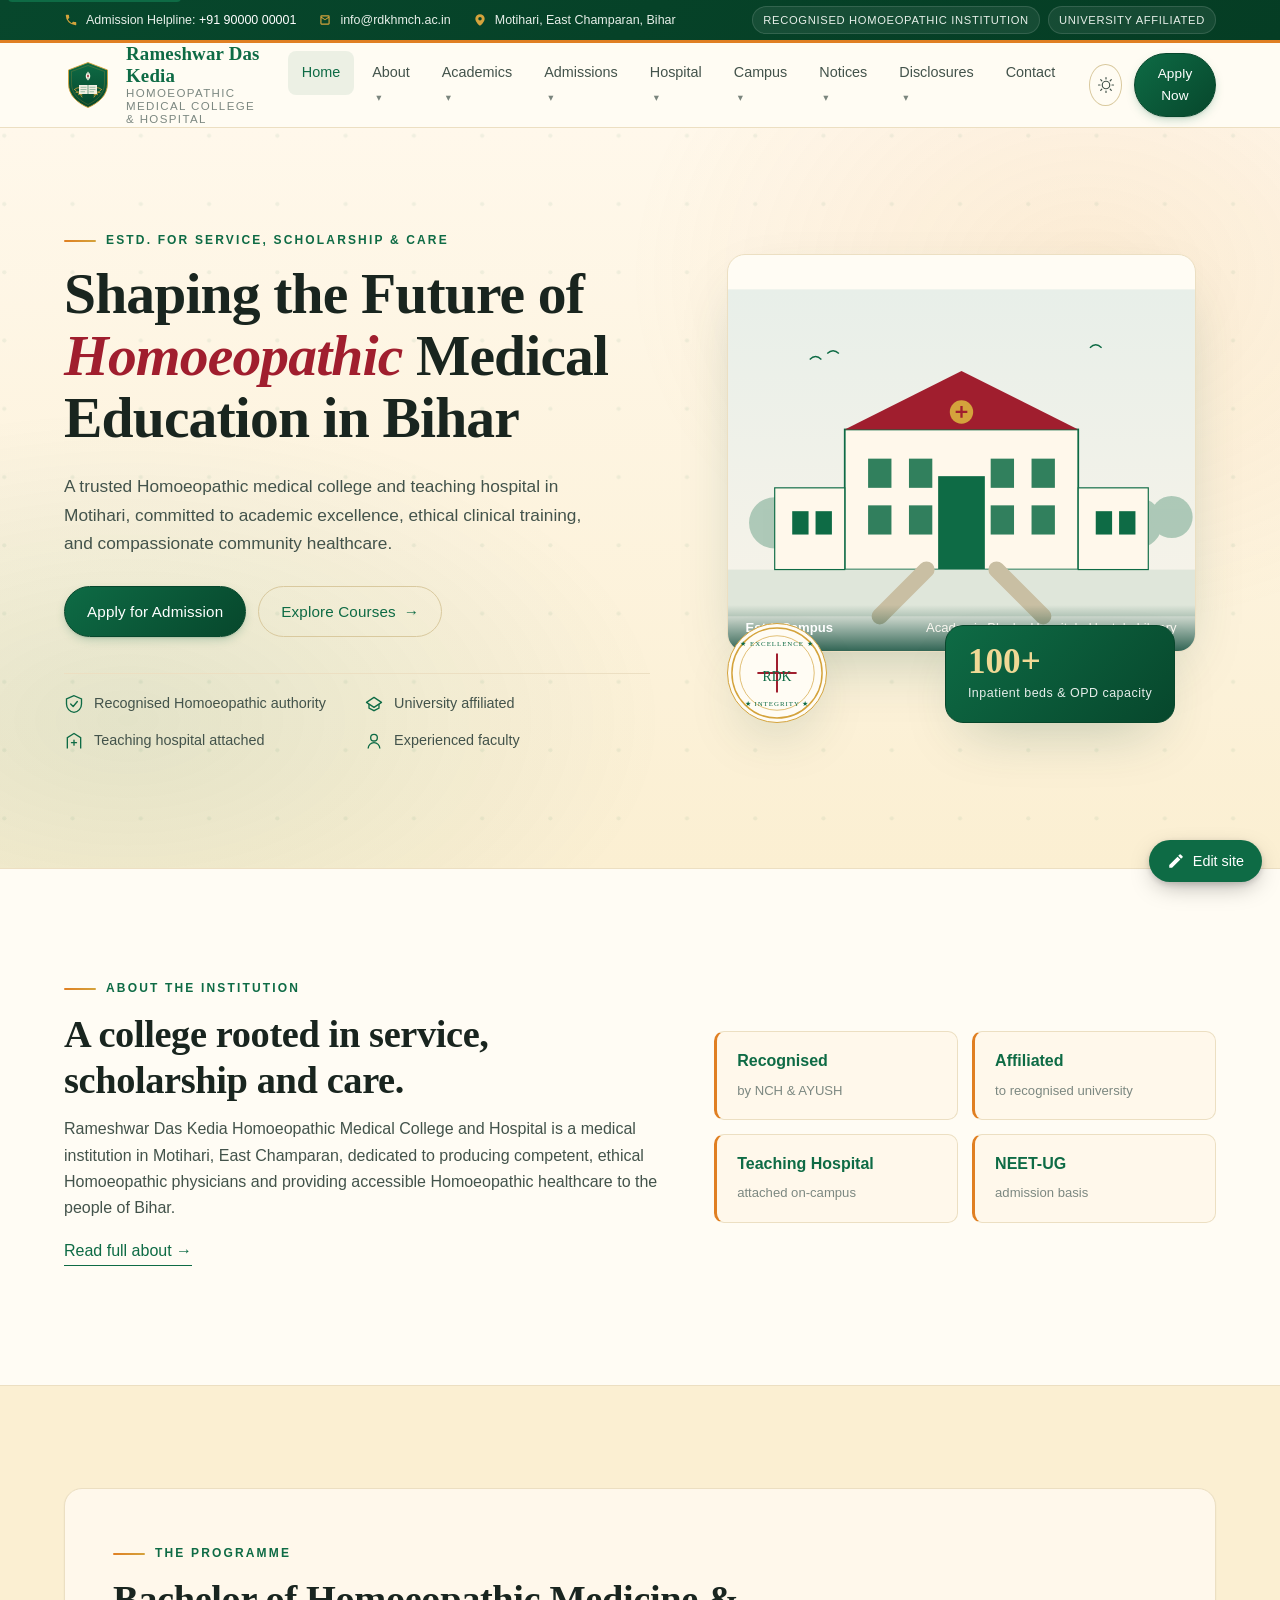
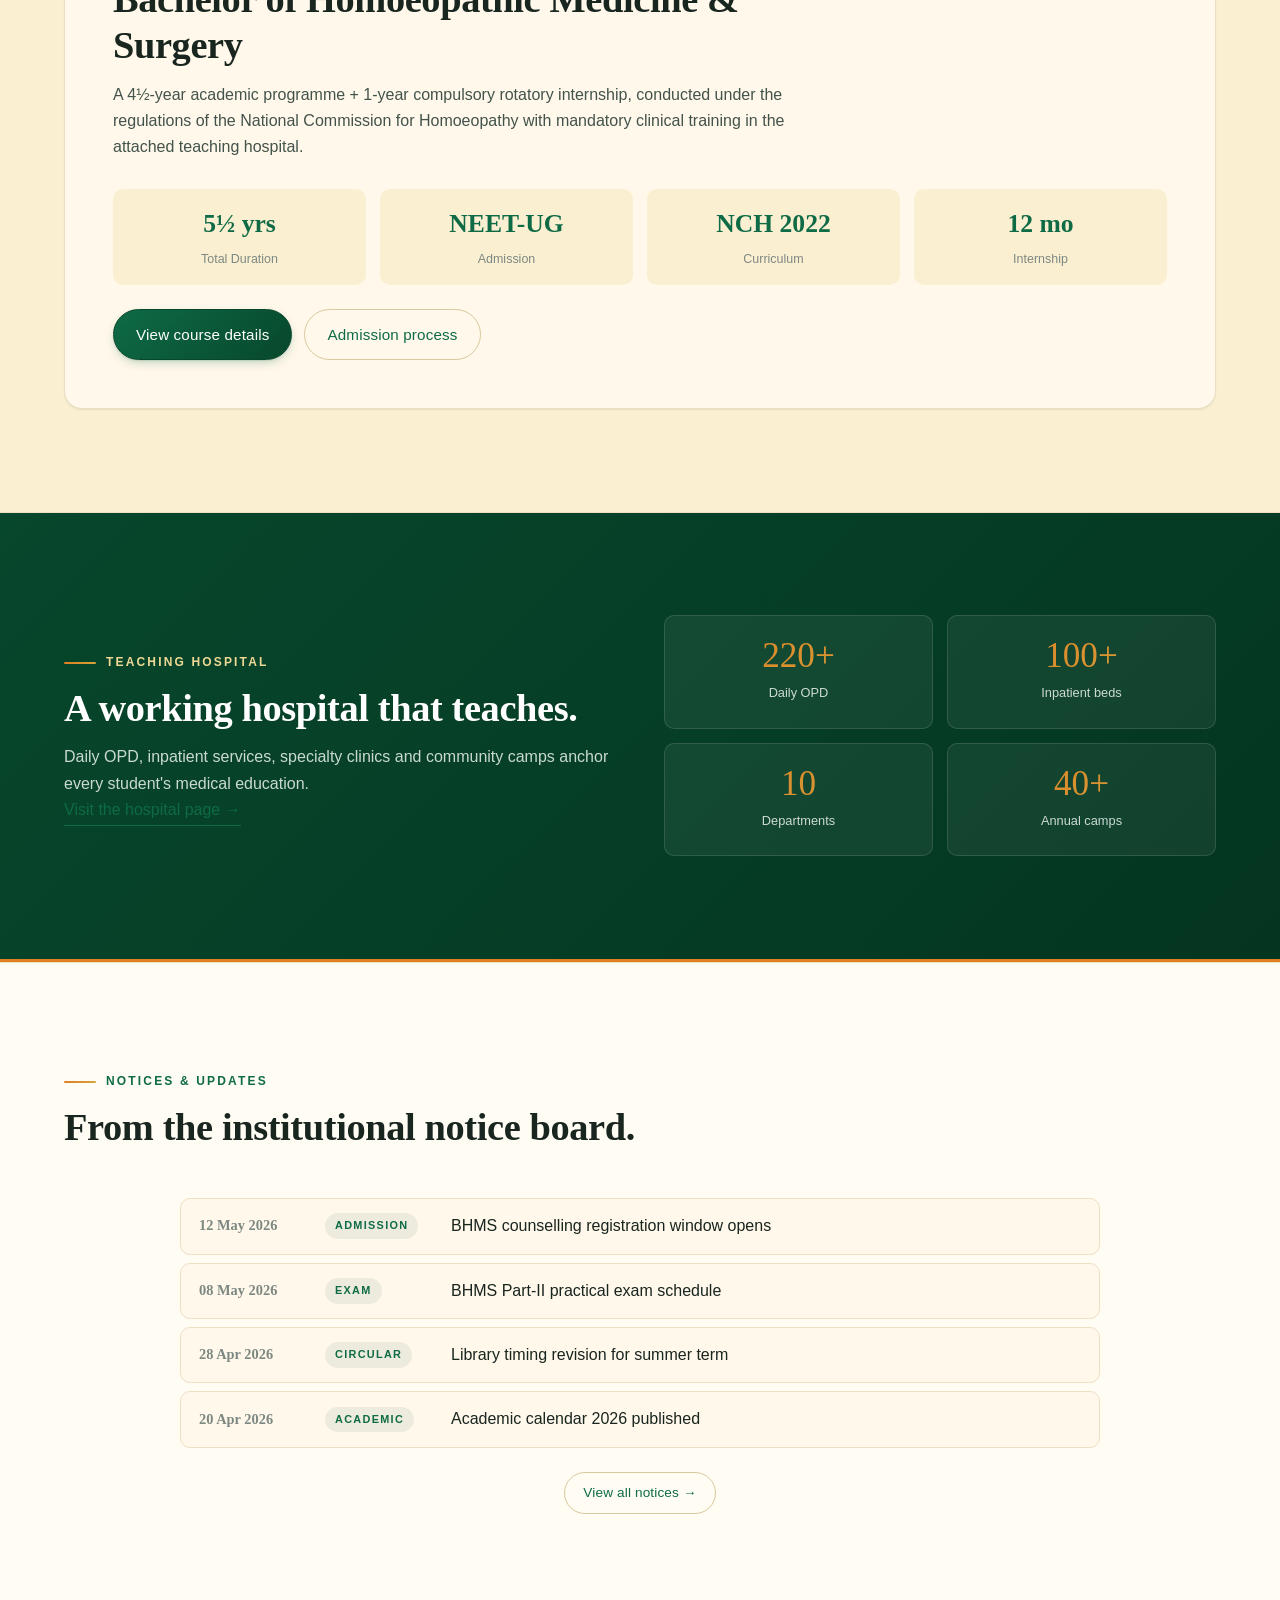
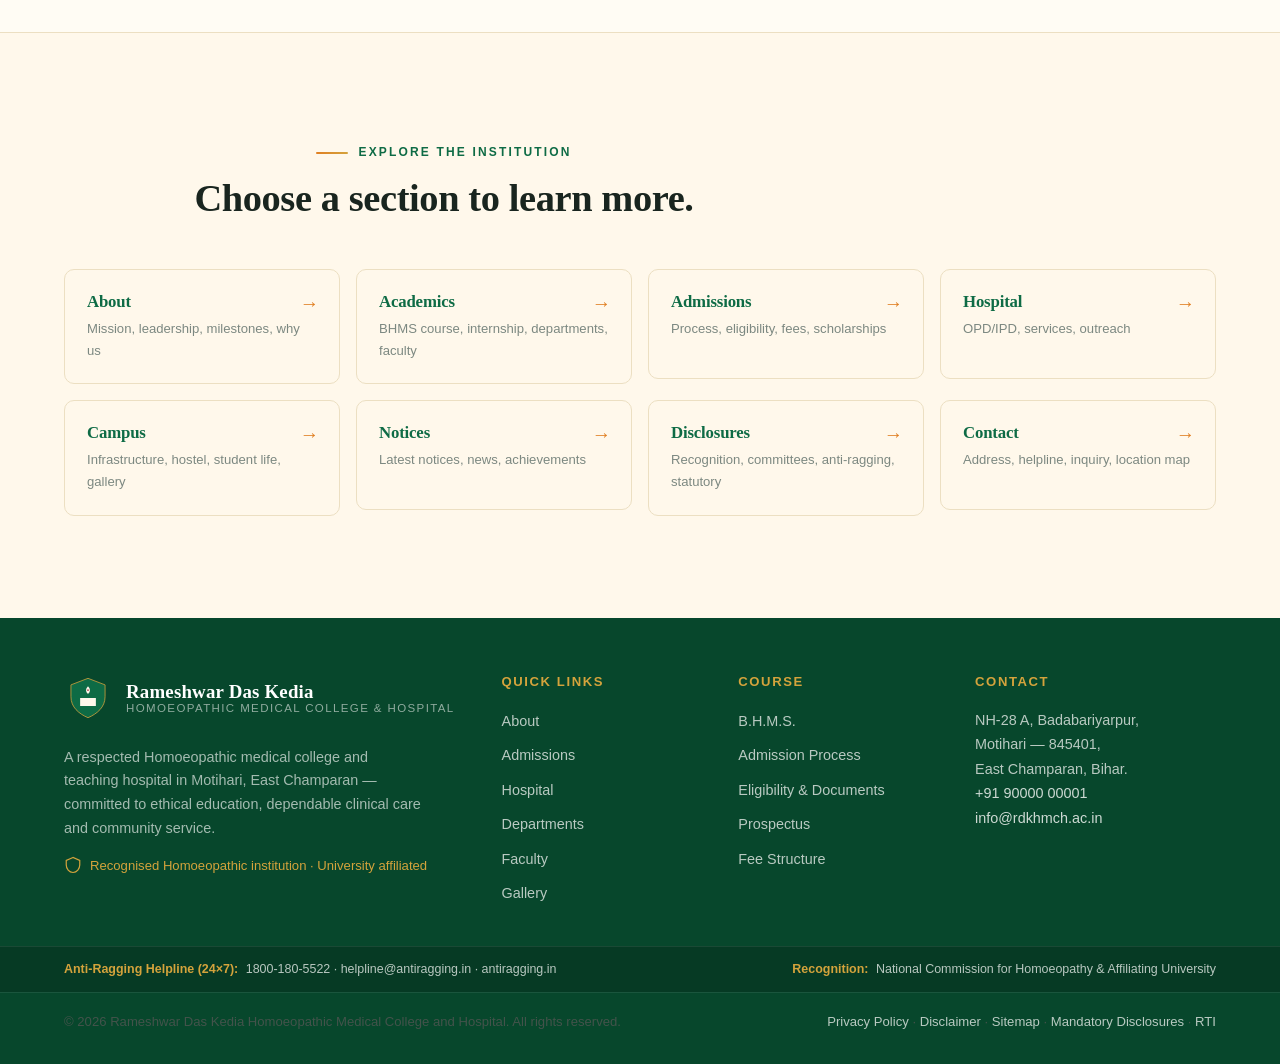
==== commit 338533a5: "Restructure into multi-page navigation with dropdown sub-menus Stop dumping everything on Home. The " ====
--- a/RDKHMCH-website.html
+++ b/RDKHMCH-website.html
@@ -1030,6 +1030,196 @@
 .reveal { opacity: 0; transform: translateY(18px); transition: opacity .7s ease, transform .7s ease; }
 .reveal.is-in { opacity: 1; transform: none; }
 @media (prefers-reduced-motion: reduce) { .reveal { opacity: 1; transform: none; transition: none; } }
+
+/* ==========================================================
+   ROUTING — show only the active page's sections
+   ========================================================== */
+
+/* Hide all data-paged sections by default; router toggles .is-page-active */
+[data-page] { display: none; }
+[data-page].is-page-active { display: block; }
+/* But always allow nav anchors (which also have hash hrefs starting with #) and footer */
+nav [data-page], footer [data-page] { display: revert; }
+
+/* Router-controlled body class hides the default reveal slide on page switch */
+body.routing .reveal { transition: none; }
+
+/* Page header for non-home pages */
+.page-header {
+  background: linear-gradient(135deg, var(--brand) 0%, var(--brand-deep) 100%);
+  color: #fff; padding: clamp(40px, 6vw, 64px) 0 clamp(28px, 4vw, 44px);
+  position: relative; overflow: hidden;
+  border-bottom: 3px solid var(--saffron);
+}
+.page-header::after {
+  content: ""; position: absolute; right: -80px; top: -80px;
+  width: 280px; height: 280px; border-radius: 50%;
+  background: radial-gradient(circle, rgba(224,127,34,.25), transparent 70%);
+}
+.page-header__inner { position: relative; z-index: 1; }
+.page-header .breadcrumb {
+  display: inline-flex; align-items: center; gap: 8px;
+  font-size: .78rem; color: rgba(255,255,255,.85); margin-bottom: 14px;
+  text-transform: uppercase; letter-spacing: .12em; font-weight: 500;
+}
+.page-header .breadcrumb a { color: var(--gold-soft); border-bottom: 1px dashed transparent; }
+.page-header .breadcrumb a:hover { border-bottom-color: var(--gold-soft); color: var(--gold-soft); }
+.page-header .breadcrumb .sep { color: rgba(255,255,255,.4); }
+.page-header h1 {
+  color: #fff; font-size: clamp(1.8rem, 4vw, 2.6rem); margin-bottom: .3em;
+}
+.page-header p { color: rgba(255,255,255,.85); font-size: 1rem; max-width: 720px; margin: 0; }
+
+/* ==========================================================
+   DROPDOWN NAVIGATION (sub-menus)
+   ========================================================== */
+.nav .has-sub { position: relative; }
+.nav .caret { font-size: .65rem; margin-left: 4px; opacity: .7; transition: transform .2s ease; }
+
+.nav .sub {
+  position: absolute; top: calc(100% + 6px); left: 0;
+  min-width: 240px;
+  background: var(--bg-elev);
+  border: 1px solid var(--border);
+  border-top: 3px solid var(--saffron);
+  border-radius: 10px;
+  box-shadow: var(--shadow-lg);
+  padding: 8px;
+  list-style: none;
+  margin: 0;
+  display: flex; flex-direction: column; gap: 0;
+  opacity: 0; visibility: hidden; transform: translateY(8px);
+  transition: opacity .2s ease, transform .2s ease, visibility .2s ease;
+  z-index: 50;
+}
+.nav .sub li { margin: 0; }
+.nav .sub a {
+  display: block; padding: 10px 14px;
+  font-size: .88rem; color: var(--fg-2); border-radius: 6px;
+  border-bottom: none;
+}
+.nav .sub a:hover { background: var(--bg-soft); color: var(--brand); }
+[data-theme="dark"] .nav .sub a:hover { color: var(--accent); }
+
+.nav .has-sub:hover > .sub,
+.nav .has-sub:focus-within > .sub {
+  opacity: 1; visibility: visible; transform: translateY(0);
+}
+.nav .has-sub:hover > a > .caret,
+.nav .has-sub:focus-within > a > .caret { transform: rotate(180deg); }
+
+/* Active route */
+.nav a.is-route-active { color: var(--brand); background: rgba(14,107,69,.08); }
+[data-theme="dark"] .nav a.is-route-active { color: var(--accent); background: rgba(92,196,152,.1); }
+
+/* Mobile nav: stack sub-menus inline as accordion */
+@media (max-width: 1080px) {
+  .nav .sub {
+    position: static; opacity: 1; visibility: visible; transform: none;
+    background: var(--bg-soft); border: none; border-left: 2px solid var(--saffron);
+    border-radius: 0; box-shadow: none; padding: 0 0 0 12px;
+    margin: 4px 0 8px 14px;
+    max-height: 0; overflow: hidden; transition: max-height .3s ease;
+  }
+  .nav .has-sub.is-open > .sub { max-height: 600px; padding: 6px 0 6px 12px; }
+  .nav .sub a { padding: 10px 14px; font-size: .92rem; border-radius: 6px; }
+  .nav .has-sub.is-open > a > .caret { transform: rotate(180deg); }
+}
+
+/* ---------- home page summary blocks ---------- */
+.section--home-about { background: var(--bg-elev); border-block: 1px solid var(--border); }
+.section--home-course { background: var(--bg-soft); border-bottom: 1px solid var(--border); }
+.section--home-hosp {
+  background: linear-gradient(135deg, var(--brand-deep) 0%, #043520 100%);
+  color: #ECF5F0; border-bottom: 3px solid var(--saffron);
+}
+.section--home-hosp h2, .section--home-hosp h3 { color: #fff; }
+.section--home-hosp .eyebrow { color: var(--gold-soft); }
+.section--home-hosp p { color: rgba(236,245,240,.85); }
+.section--home-notices { background: var(--bg-elev); border-block: 1px solid var(--border); }
+.section--home-explore { background: var(--bg); }
+
+.home-about { display: grid; grid-template-columns: 1.2fr 1fr; gap: 48px; align-items: center; }
+@media (max-width: 880px) { .home-about { grid-template-columns: 1fr; gap: 32px; } }
+.home-about__pills {
+  list-style: none; padding: 0; margin: 0;
+  display: grid; grid-template-columns: 1fr 1fr; gap: 14px;
+}
+.home-about__pills li {
+  background: var(--bg); border: 1px solid var(--border); border-left: 3px solid var(--saffron);
+  border-radius: var(--radius); padding: 16px 20px;
+}
+.home-about__pills strong { display: block; color: var(--brand); font-size: 1rem; margin-bottom: 2px; }
+[data-theme="dark"] .home-about__pills strong { color: var(--accent); }
+.home-about__pills span { font-size: .82rem; color: var(--fg-mute); }
+
+.home-course { background: var(--bg); border: 1px solid var(--border); border-radius: var(--radius-lg); padding: clamp(28px, 4vw, 48px); box-shadow: var(--shadow-sm); }
+.home-course__head { max-width: 720px; margin-bottom: 28px; }
+.home-course__facts { list-style: none; padding: 0; margin: 0 0 24px; display: grid; grid-template-columns: repeat(4, 1fr); gap: 14px; }
+.home-course__facts li { padding: 14px 16px; background: var(--bg-soft); border-radius: var(--radius); text-align: center; }
+.home-course__facts strong { display: block; font-family: var(--serif); font-size: 1.6rem; color: var(--brand); }
+[data-theme="dark"] .home-course__facts strong { color: var(--accent); }
+.home-course__facts span { font-size: .78rem; color: var(--fg-mute); }
+.home-course__cta { display: flex; gap: 12px; flex-wrap: wrap; }
+@media (max-width: 540px) { .home-course__facts { grid-template-columns: 1fr 1fr; } }
+
+.home-hosp { display: grid; grid-template-columns: 1fr 1fr; gap: 48px; align-items: center; }
+@media (max-width: 880px) { .home-hosp { grid-template-columns: 1fr; gap: 32px; } }
+.home-hosp__intro p:last-of-type { margin-bottom: 0; }
+.home-hosp__stats {
+  list-style: none; padding: 0; margin: 0;
+  display: grid; grid-template-columns: 1fr 1fr; gap: 14px;
+}
+.home-hosp__stats li { padding: 22px; background: rgba(255,255,255,.06); border: 1px solid rgba(255,255,255,.12); border-radius: var(--radius); text-align: center; }
+.home-hosp__stats .num {
+  display: block; font-family: var(--serif); font-size: 2.2rem; line-height: 1;
+  background: linear-gradient(135deg, var(--saffron), var(--gold));
+  -webkit-background-clip: text; background-clip: text; color: transparent;
+  margin-bottom: 6px;
+}
+.home-hosp__stats .lbl { font-size: .8rem; color: rgba(236,245,240,.85); }
+
+.home-notices { list-style: none; padding: 0; margin: 0; display: grid; gap: 8px; max-width: 920px; margin-inline: auto; }
+.home-notices li {
+  display: grid; grid-template-columns: 110px 110px 1fr; gap: 16px; align-items: center;
+  background: var(--bg); border: 1px solid var(--border); border-radius: var(--radius);
+  padding: 14px 18px; transition: border-color .2s ease, transform .2s ease;
+}
+.home-notices li:hover { border-color: var(--accent); transform: translateX(2px); }
+.home-notices time { font-family: var(--serif); font-weight: 600; color: var(--fg-mute); font-size: .9rem; }
+.home-notices a { color: var(--fg); font-weight: 500; }
+.home-notices a:hover { color: var(--brand); }
+@media (max-width: 720px) {
+  .home-notices li { grid-template-columns: 1fr; gap: 4px; }
+}
+
+.home-explore { list-style: none; padding: 0; margin: 0; display: grid; grid-template-columns: repeat(4, 1fr); gap: 16px; }
+@media (max-width: 960px) { .home-explore { grid-template-columns: repeat(2, 1fr); } }
+@media (max-width: 480px) { .home-explore { grid-template-columns: 1fr; } }
+.home-explore a {
+  display: flex; flex-direction: column; gap: 6px; min-height: 110px;
+  background: var(--bg); border: 1px solid var(--border); border-radius: var(--radius);
+  padding: 22px; color: var(--fg);
+  transition: border-color .25s ease, transform .25s ease, background .25s ease;
+  position: relative;
+}
+.home-explore a::after {
+  content: "→"; position: absolute; top: 18px; right: 20px;
+  color: var(--saffron); font-size: 1.2rem; transition: transform .2s ease;
+}
+.home-explore a:hover { border-color: var(--brand); transform: translateY(-2px); background: var(--bg-elev); }
+.home-explore a:hover::after { transform: translateX(4px); }
+.home-explore h3 { margin: 0; font-size: 1.05rem; color: var(--brand); }
+[data-theme="dark"] .home-explore h3 { color: var(--accent); }
+.home-explore span { font-size: .82rem; color: var(--fg-mute); }
+
+.link-arrow {
+  display: inline-flex; align-items: center; gap: 4px;
+  color: var(--brand); font-weight: 500;
+  border-bottom: 1px solid currentColor; padding-bottom: 1px;
+  transition: gap .2s ease, color .2s ease;
+}
+.link-arrow:hover { color: var(--saffron); gap: 8px; }
 
 /* ---------- selection ---------- */
 ::selection { background: var(--accent); color: var(--brand-deep); }
@@ -1270,14 +1460,76 @@
     <nav class="nav" id="primaryNav" aria-label="Primary">
       <ul>
         <li><a href="#home">Home</a></li>
-        <li><a href="#about">About</a></li>
-        <li><a href="#courses">Courses</a></li>
-        <li><a href="#hospital">Hospital</a></li>
-        <li><a href="#departments">Departments</a></li>
-        <li><a href="#faculty">Faculty</a></li>
-        <li><a href="#admissions">Admissions</a></li>
-        <li><a href="#notices">Notices</a></li>
-        <li><a href="#disclosures">Disclosures</a></li>
+
+        <li class="has-sub">
+          <a href="#about" aria-haspopup="true" aria-expanded="false">About <span class="caret" aria-hidden="true">▾</span></a>
+          <ul class="sub" role="menu">
+            <li><a href="#about">Overview</a></li>
+            <li><a href="#about/mission">Mission &amp; Vision</a></li>
+            <li><a href="#about/messages">Chairman &amp; Principal</a></li>
+            <li><a href="#about/why">Why Choose Us</a></li>
+            <li><a href="#about/timeline">Milestones</a></li>
+            <li><a href="#about/testimonials">Testimonials</a></li>
+            <li><a href="#about/research">Research &amp; Outreach</a></li>
+          </ul>
+        </li>
+
+        <li class="has-sub">
+          <a href="#courses" aria-haspopup="true" aria-expanded="false">Academics <span class="caret" aria-hidden="true">▾</span></a>
+          <ul class="sub" role="menu">
+            <li><a href="#courses">BHMS Programme</a></li>
+            <li><a href="#courses/internship">Internship Structure</a></li>
+            <li><a href="#departments">Departments</a></li>
+            <li><a href="#faculty">Faculty</a></li>
+          </ul>
+        </li>
+
+        <li class="has-sub">
+          <a href="#admissions" aria-haspopup="true" aria-expanded="false">Admissions <span class="caret" aria-hidden="true">▾</span></a>
+          <ul class="sub" role="menu">
+            <li><a href="#admissions">Admission Process</a></li>
+            <li><a href="#admissions/documents">Documents Required</a></li>
+            <li><a href="#admissions/scholarships">Scholarships &amp; Hostel</a></li>
+            <li><a href="#admissions/inquiry">Inquiry Form</a></li>
+          </ul>
+        </li>
+
+        <li class="has-sub">
+          <a href="#hospital" aria-haspopup="true" aria-expanded="false">Hospital <span class="caret" aria-hidden="true">▾</span></a>
+          <ul class="sub" role="menu">
+            <li><a href="#hospital">Overview</a></li>
+            <li><a href="#hospital/services">OPD / IPD &amp; Services</a></li>
+            <li><a href="#hospital/community">Community Outreach</a></li>
+          </ul>
+        </li>
+
+        <li class="has-sub">
+          <a href="#campus" aria-haspopup="true" aria-expanded="false">Campus <span class="caret" aria-hidden="true">▾</span></a>
+          <ul class="sub" role="menu">
+            <li><a href="#campus">Infrastructure</a></li>
+            <li><a href="#campus/student-life">Student Life</a></li>
+            <li><a href="#campus/gallery">Gallery</a></li>
+          </ul>
+        </li>
+
+        <li class="has-sub">
+          <a href="#notices" aria-haspopup="true" aria-expanded="false">Notices <span class="caret" aria-hidden="true">▾</span></a>
+          <ul class="sub" role="menu">
+            <li><a href="#notices">Notice Board</a></li>
+            <li><a href="#notices/news">News &amp; Events</a></li>
+          </ul>
+        </li>
+
+        <li class="has-sub">
+          <a href="#disclosures" aria-haspopup="true" aria-expanded="false">Disclosures <span class="caret" aria-hidden="true">▾</span></a>
+          <ul class="sub" role="menu">
+            <li><a href="#disclosures/recognition">Recognition &amp; Affiliation</a></li>
+            <li><a href="#disclosures/committees">Statutory Committees</a></li>
+            <li><a href="#disclosures/mandatory">Mandatory Disclosures</a></li>
+            <li><a href="#disclosures/ragging">Anti-Ragging</a></li>
+          </ul>
+        </li>
+
         <li><a href="#contact">Contact</a></li>
       </ul>
     </nav>
@@ -1298,7 +1550,7 @@
 <main id="main">
 
 <!-- ============== HERO ============== -->
-<section class="hero" id="home">
+<section class="hero" id="home" data-page="home">
   <div class="hero__bg" aria-hidden="true">
     <svg class="hero__pattern" viewBox="0 0 600 600" preserveAspectRatio="xMidYMid slice">
       <defs>
@@ -1391,8 +1643,119 @@
   </div>
 </section>
 
+<!-- ============== HOME — SUMMARY SECTIONS ============== -->
+
+<!-- Home: about teaser -->
+<section class="section section--home-about" data-page="home">
+  <div class="container">
+    <div class="home-about reveal">
+      <div class="home-about__text">
+        <p class="eyebrow"><span class="eyebrow__dash"></span> About the Institution</p>
+        <h2 class="section-title">A college rooted in service, scholarship and care.</h2>
+        <p>Rameshwar Das Kedia Homoeopathic Medical College and Hospital is a medical institution in Motihari, East Champaran, dedicated to producing competent, ethical Homoeopathic physicians and providing accessible Homoeopathic healthcare to the people of Bihar.</p>
+        <p><a href="#about" class="link-arrow">Read full about &rarr;</a></p>
+      </div>
+      <ul class="home-about__pills">
+        <li><strong>Recognised</strong><span>by NCH &amp; AYUSH</span></li>
+        <li><strong>Affiliated</strong><span>to recognised university</span></li>
+        <li><strong>Teaching Hospital</strong><span>attached on-campus</span></li>
+        <li><strong>NEET-UG</strong><span>admission basis</span></li>
+      </ul>
+    </div>
+  </div>
+</section>
+
+<!-- Home: course preview -->
+<section class="section section--home-course" data-page="home">
+  <div class="container">
+    <div class="home-course reveal">
+      <div class="home-course__head">
+        <p class="eyebrow"><span class="eyebrow__dash"></span> The Programme</p>
+        <h2 class="section-title">Bachelor of Homoeopathic Medicine &amp; Surgery</h2>
+        <p>A 4½-year academic programme + 1-year compulsory rotatory internship, conducted under the regulations of the National Commission for Homoeopathy with mandatory clinical training in the attached teaching hospital.</p>
+      </div>
+      <ul class="home-course__facts">
+        <li><strong>5½ yrs</strong><span>Total Duration</span></li>
+        <li><strong>NEET-UG</strong><span>Admission</span></li>
+        <li><strong>NCH 2022</strong><span>Curriculum</span></li>
+        <li><strong>12 mo</strong><span>Internship</span></li>
+      </ul>
+      <div class="home-course__cta">
+        <a href="#courses" class="btn btn--primary">View course details</a>
+        <a href="#admissions" class="btn btn--ghost">Admission process</a>
+      </div>
+    </div>
+  </div>
+</section>
+
+<!-- Home: hospital strip -->
+<section class="section section--home-hosp" data-page="home">
+  <div class="container">
+    <div class="home-hosp reveal">
+      <div class="home-hosp__intro">
+        <p class="eyebrow"><span class="eyebrow__dash"></span> Teaching Hospital</p>
+        <h2 class="section-title">A working hospital that teaches.</h2>
+        <p>Daily OPD, inpatient services, specialty clinics and community camps anchor every student's medical education.</p>
+        <a href="#hospital" class="link-arrow">Visit the hospital page &rarr;</a>
+      </div>
+      <ul class="home-hosp__stats">
+        <li><span class="num">220+</span><span class="lbl">Daily OPD</span></li>
+        <li><span class="num">100+</span><span class="lbl">Inpatient beds</span></li>
+        <li><span class="num">10</span><span class="lbl">Departments</span></li>
+        <li><span class="num">40+</span><span class="lbl">Annual camps</span></li>
+      </ul>
+    </div>
+  </div>
+</section>
+
+<!-- Home: latest notices preview -->
+<section class="section section--home-notices" data-page="home">
+  <div class="container">
+    <div class="section-head reveal">
+      <p class="eyebrow"><span class="eyebrow__dash"></span> Notices &amp; Updates</p>
+      <h2 class="section-title">From the institutional notice board.</h2>
+    </div>
+    <ul class="home-notices reveal">
+      <li><time datetime="2026-05-12">12 May 2026</time><span class="notice__cat">Admission</span><a href="#notices">BHMS counselling registration window opens</a></li>
+      <li><time datetime="2026-05-08">08 May 2026</time><span class="notice__cat">Exam</span><a href="#notices">BHMS Part-II practical exam schedule</a></li>
+      <li><time datetime="2026-04-28">28 Apr 2026</time><span class="notice__cat">Circular</span><a href="#notices">Library timing revision for summer term</a></li>
+      <li><time datetime="2026-04-20">20 Apr 2026</time><span class="notice__cat">Academic</span><a href="#notices">Academic calendar 2026 published</a></li>
+    </ul>
+    <p class="center reveal" style="margin-top:24px"><a href="#notices" class="btn btn--ghost btn--sm">View all notices &rarr;</a></p>
+  </div>
+</section>
+
+<!-- Home: explore strip -->
+<section class="section section--home-explore" data-page="home">
+  <div class="container">
+    <div class="section-head reveal center">
+      <p class="eyebrow"><span class="eyebrow__dash"></span> Explore the Institution</p>
+      <h2 class="section-title">Choose a section to learn more.</h2>
+    </div>
+    <ul class="home-explore reveal">
+      <li><a href="#about"><h3>About</h3><span>Mission, leadership, milestones, why us</span></a></li>
+      <li><a href="#courses"><h3>Academics</h3><span>BHMS course, internship, departments, faculty</span></a></li>
+      <li><a href="#admissions"><h3>Admissions</h3><span>Process, eligibility, fees, scholarships</span></a></li>
+      <li><a href="#hospital"><h3>Hospital</h3><span>OPD/IPD, services, outreach</span></a></li>
+      <li><a href="#campus"><h3>Campus</h3><span>Infrastructure, hostel, student life, gallery</span></a></li>
+      <li><a href="#notices"><h3>Notices</h3><span>Latest notices, news, achievements</span></a></li>
+      <li><a href="#disclosures"><h3>Disclosures</h3><span>Recognition, committees, anti-ragging, statutory</span></a></li>
+      <li><a href="#contact"><h3>Contact</h3><span>Address, helpline, inquiry, location map</span></a></li>
+    </ul>
+  </div>
+</section>
+
 <!-- ============== ABOUT ============== -->
-<section class="section section--about" id="about">
+<!-- page header: about -->
+<header class="page-header" data-page="about">
+  <div class="container page-header__inner">
+    <p class="breadcrumb"><a href="#home">Home</a><span class="sep">/</span><span>About</span></p>
+    <h1>About the Institution</h1>
+    <p>Mission, vision, leadership, milestones and the institution's sincere commitment to ethical Homoeopathic education.</p>
+  </div>
+</header>
+
+<section class="section section--about" id="about" data-page="about">
   <div class="container">
     <div class="section-head reveal">
       <p class="eyebrow"><span class="eyebrow__dash"></span> About the Institution</p>
@@ -1426,7 +1789,7 @@
       </article>
     </div>
 
-    <div class="message-grid">
+    <div class="message-grid" id="principal-message">
       <article class="message-card reveal">
         <p class="eyebrow">From the Chairman</p>
         <blockquote>
@@ -1450,7 +1813,7 @@
       </article>
     </div>
 
-    <div class="timeline reveal" aria-label="Institutional milestones">
+    <div class="timeline reveal" aria-label="Institutional milestones" id="milestones">
       <h3 class="timeline__title">A short institutional timeline</h3>
       <ol class="timeline__list">
         <li><span class="t-year">Year ____</span><span class="t-text">Establishment of the institution by the founding trust.</span></li>
@@ -1464,7 +1827,7 @@
 </section>
 
 <!-- ============== WHY CHOOSE US ============== -->
-<section class="section section--why" id="why">
+<section class="section section--why" id="why" data-page="about">
   <div class="container">
     <div class="section-head reveal">
       <p class="eyebrow"><span class="eyebrow__dash"></span> Why this institution</p>
@@ -1506,7 +1869,16 @@
 </section>
 
 <!-- ============== RECOGNITION ============== -->
-<section class="section section--recog" id="recognition">
+<!-- page header: disclosures -->
+<header class="page-header" data-page="disclosures">
+  <div class="container page-header__inner">
+    <p class="breadcrumb"><a href="#home">Home</a><span class="sep">/</span><span>Disclosures</span></p>
+    <h1>Mandatory Disclosures &amp; Statutory Information</h1>
+    <p>Recognition documents, statutory committees, anti-ragging compliance and other public disclosures as required by NCH and applicable regulations.</p>
+  </div>
+</header>
+
+<section class="section section--recog" id="recognition" data-page="disclosures">
   <div class="container">
     <div class="section-head reveal">
       <p class="eyebrow"><span class="eyebrow__dash"></span> Recognition · Approvals · Affiliation</p>
@@ -1561,7 +1933,16 @@
 </section>
 
 <!-- ============== COURSES ============== -->
-<section class="section section--courses" id="courses">
+<!-- page header: courses -->
+<header class="page-header" data-page="courses">
+  <div class="container page-header__inner">
+    <p class="breadcrumb"><a href="#home">Home</a><span class="sep">/</span><span>Academics</span></p>
+    <h1>BHMS Programme &amp; Internship</h1>
+    <p>A 4½-year Bachelor of Homoeopathic Medicine &amp; Surgery programme followed by a 12-month compulsory rotatory internship — conducted as per NCH regulations.</p>
+  </div>
+</header>
+
+<section class="section section--courses" id="courses" data-page="courses">
   <div class="container">
     <div class="section-head reveal">
       <p class="eyebrow"><span class="eyebrow__dash"></span> Courses Offered</p>
@@ -1595,7 +1976,7 @@
     </div>
 
     <!-- Internship — NCH BHMS Course Regulations, 12-month rotatory internship -->
-    <div class="intern reveal">
+    <div class="intern reveal" id="internship">
       <div class="intern__head">
         <p class="eyebrow"><span class="eyebrow__dash"></span> Compulsory Rotatory Internship</p>
         <h3>12-month structured internship as per NCH regulations</h3>
@@ -1618,7 +1999,16 @@
 </section>
 
 <!-- ============== ADMISSIONS ============== -->
-<section class="section section--admissions" id="admissions">
+<!-- page header: admissions -->
+<header class="page-header" data-page="admissions">
+  <div class="container page-header__inner">
+    <p class="breadcrumb"><a href="#home">Home</a><span class="sep">/</span><span>Admissions</span></p>
+    <h1>Admission Process &amp; Inquiry</h1>
+    <p>A clear, step-by-step admission journey through the recognised counselling process — eligibility, documents, fees, scholarships and contact.</p>
+  </div>
+</header>
+
+<section class="section section--admissions" id="admissions" data-page="admissions">
   <div class="container">
     <div class="section-head reveal">
       <p class="eyebrow"><span class="eyebrow__dash"></span> Admissions</p>
@@ -1638,7 +2028,7 @@
       </ol>
 
       <aside class="adm-side reveal">
-        <div class="adm-card">
+        <div class="adm-card" id="admission-docs">
           <h4>Documents required</h4>
           <ul class="checklist">
             <li>10th &amp; 12th mark sheets and certificates</li>
@@ -1652,7 +2042,7 @@
           </ul>
         </div>
 
-        <div class="adm-card adm-card--soft">
+        <div class="adm-card adm-card--soft" id="admission-scholarships">
           <h4>Scholarships &amp; reservations</h4>
           <p>Reservations as per Government of Bihar / Government of India norms. Scholarship details for SC / ST / OBC / EWS categories are made available at the admission office.</p>
         </div>
@@ -1695,7 +2085,16 @@
 </section>
 
 <!-- ============== HOSPITAL ============== -->
-<section class="section section--hospital" id="hospital">
+<!-- page header: hospital -->
+<header class="page-header" data-page="hospital">
+  <div class="container page-header__inner">
+    <p class="breadcrumb"><a href="#home">Home</a><span class="sep">/</span><span>Hospital</span></p>
+    <h1>Teaching Hospital</h1>
+    <p>A working Homoeopathic teaching hospital — daily OPD, inpatient services, specialty clinics and community health camps.</p>
+  </div>
+</header>
+
+<section class="section section--hospital" id="hospital" data-page="hospital">
   <div class="container">
     <div class="section-head reveal">
       <p class="eyebrow"><span class="eyebrow__dash"></span> Teaching Hospital</p>
@@ -1711,7 +2110,7 @@
       <li class="stat reveal"><span class="stat__num" data-count="40">40+</span><span class="stat__lbl">Annual health camps</span></li>
     </ul>
 
-    <div class="hosp-grid">
+    <div class="hosp-grid" id="hospital-services">
       <article class="hosp reveal">
         <h3>OPD Services</h3>
         <p>General Homoeopathic OPD running through the week with senior physician supervision and student case-taking.</p>
@@ -1738,12 +2137,21 @@
       </article>
     </div>
 
-    <p class="hosp-philosophy reveal"><em>“Cure the patient — gently, rapidly, and permanently — with the least possible disturbance to the system.”</em><br><span>The classical Hahnemannian principle that guides every clinical decision in our hospital.</span></p>
+    <p class="hosp-philosophy reveal" id="hospital-community"><em>“Cure the patient — gently, rapidly, and permanently — with the least possible disturbance to the system.”</em><br><span>The classical Hahnemannian principle that guides every clinical decision in our hospital.</span></p>
   </div>
 </section>
 
 <!-- ============== DEPARTMENTS ============== -->
-<section class="section section--depts" id="departments">
+<!-- page header: departments -->
+<header class="page-header" data-page="departments">
+  <div class="container page-header__inner">
+    <p class="breadcrumb"><a href="#home">Home</a><span class="sep">/</span><span>Academics</span></p>
+    <h1>Academic Departments</h1>
+    <p>Departments built around the BHMS curriculum, supported by laboratories, museum, herbal garden and clinical postings.</p>
+  </div>
+</header>
+
+<section class="section section--depts" id="departments" data-page="departments">
   <div class="container">
     <div class="section-head reveal">
       <p class="eyebrow"><span class="eyebrow__dash"></span> Academic Departments</p>
@@ -1799,7 +2207,16 @@
 </section>
 
 <!-- ============== FACULTY ============== -->
-<section class="section section--faculty" id="faculty">
+<!-- page header: faculty -->
+<header class="page-header" data-page="faculty">
+  <div class="container page-header__inner">
+    <p class="breadcrumb"><a href="#home">Home</a><span class="sep">/</span><span>Academics</span></p>
+    <h1>Faculty &amp; Leadership</h1>
+    <p>A faculty of clinicians and teachers — registered with the State Board of Homoeopathic Medicine and approved by the National Commission for Homoeopathy.</p>
+  </div>
+</header>
+
+<section class="section section--faculty" id="faculty" data-page="faculty">
   <div class="container">
     <div class="section-head reveal">
       <p class="eyebrow"><span class="eyebrow__dash"></span> Faculty &amp; Leadership</p>
@@ -1872,7 +2289,16 @@
 </section>
 
 <!-- ============== INFRASTRUCTURE ============== -->
-<section class="section section--infra" id="infrastructure">
+<!-- page header: campus -->
+<header class="page-header" data-page="campus">
+  <div class="container page-header__inner">
+    <p class="breadcrumb"><a href="#home">Home</a><span class="sep">/</span><span>Campus</span></p>
+    <h1>Campus &amp; Student Life</h1>
+    <p>Infrastructure, hostel, library, herbal garden, student activities and the wider life of the campus.</p>
+  </div>
+</header>
+
+<section class="section section--infra" id="infrastructure" data-page="campus">
   <div class="container">
     <div class="section-head reveal">
       <p class="eyebrow"><span class="eyebrow__dash"></span> Campus Infrastructure</p>
@@ -1926,7 +2352,7 @@
 </section>
 
 <!-- ============== STUDENT LIFE ============== -->
-<section class="section section--life" id="student-life">
+<section class="section section--life" id="student-life" data-page="campus">
   <div class="container">
     <div class="section-head reveal">
       <p class="eyebrow"><span class="eyebrow__dash"></span> Student Life</p>
@@ -1946,7 +2372,7 @@
 </section>
 
 <!-- ============== STATUTORY COMMITTEES (NCH / UGC / POSH) ============== -->
-<section class="section section--committees" id="committees">
+<section class="section section--committees" id="committees" data-page="disclosures">
   <div class="container">
     <div class="section-head reveal">
       <p class="eyebrow"><span class="eyebrow__dash"></span> Statutory Committees</p>
@@ -2055,7 +2481,7 @@
     </div>
 
     <!-- Anti-ragging national helpline strip -->
-    <aside class="ragging" role="note">
+    <aside class="ragging" role="note" id="ragging-anchor">
       <div class="ragging__icon" aria-hidden="true">
         <svg viewBox="0 0 24 24"><path d="M12 2 3 6v6c0 5 3.8 9.7 9 10 5.2-.3 9-5 9-10V6Z" fill="none" stroke="currentColor" stroke-width="1.6"/><path d="M12 8v5m0 3v.1" stroke="currentColor" stroke-width="2" stroke-linecap="round"/></svg>
       </div>
@@ -2068,7 +2494,16 @@
 </section>
 
 <!-- ============== NOTICES ============== -->
-<section class="section section--notices" id="notices">
+<!-- page header: notices -->
+<header class="page-header" data-page="notices">
+  <div class="container page-header__inner">
+    <p class="breadcrumb"><a href="#home">Home</a><span class="sep">/</span><span>Notices</span></p>
+    <h1>Notices, News &amp; Events</h1>
+    <p>Institutional notice board, examination updates, circulars, events, achievements and outreach activity.</p>
+  </div>
+</header>
+
+<section class="section section--notices" id="notices" data-page="notices">
   <div class="container">
     <div class="section-head reveal">
       <p class="eyebrow"><span class="eyebrow__dash"></span> Notices &amp; Announcements</p>
@@ -2102,7 +2537,7 @@
 </section>
 
 <!-- ============== NEWS / EVENTS ============== -->
-<section class="section section--news" id="news">
+<section class="section section--news" id="news" data-page="notices">
   <div class="container">
     <div class="section-head reveal">
       <p class="eyebrow"><span class="eyebrow__dash"></span> News, Events &amp; Achievements</p>
@@ -2120,7 +2555,7 @@
 </section>
 
 <!-- ============== TESTIMONIALS ============== -->
-<section class="section section--testi" id="testimonials">
+<section class="section section--testi" id="testimonials" data-page="about">
   <div class="container">
     <div class="section-head reveal">
       <p class="eyebrow"><span class="eyebrow__dash"></span> Voices from the Institution</p>
@@ -2156,7 +2591,7 @@
 </section>
 
 <!-- ============== GALLERY ============== -->
-<section class="section section--gallery" id="gallery">
+<section class="section section--gallery" id="gallery" data-page="campus">
   <div class="container">
     <div class="section-head reveal">
       <p class="eyebrow"><span class="eyebrow__dash"></span> Gallery</p>
@@ -2177,7 +2612,7 @@
 </section>
 
 <!-- ============== RESEARCH / OUTREACH ============== -->
-<section class="section section--research" id="research">
+<section class="section section--research" id="research" data-page="about">
   <div class="container">
     <div class="section-head reveal">
       <p class="eyebrow"><span class="eyebrow__dash"></span> Research &amp; Community Outreach</p>
@@ -2195,9 +2630,9 @@
 </section>
 
 <!-- ============== QUICK LINKS ============== -->
-<section class="section section--quick" id="disclosures">
+<section class="section section--quick" id="disclosures" data-page="disclosures">
   <div class="container">
-    <div class="section-head reveal">
+    <div class="section-head reveal" id="mandatory-disclosures">
       <p class="eyebrow"><span class="eyebrow__dash"></span> Mandatory Disclosures</p>
       <h2 class="section-title">Public information &amp; downloadable documents.</h2>
       <p class="section-lede">Information published in compliance with the disclosure requirements of the National Commission for Homoeopathy, the affiliating university, and applicable statutory regulations. Drag a PDF onto any tile (in edit mode) to attach the corresponding document.</p>
@@ -2275,7 +2710,16 @@
 </section>
 
 <!-- ============== CONTACT ============== -->
-<section class="section section--contact" id="contact">
+<!-- page header: contact -->
+<header class="page-header" data-page="contact">
+  <div class="container page-header__inner">
+    <p class="breadcrumb"><a href="#home">Home</a><span class="sep">/</span><span>Contact</span></p>
+    <h1>Reach the Institution</h1>
+    <p>Visit, write or call — admission helpline, hospital OPD, principal's office, location and inquiry form.</p>
+  </div>
+</header>
+
+<section class="section section--contact" id="contact" data-page="contact">
   <div class="container contact-wrap">
     <div class="contact-info reveal">
       <p class="eyebrow"><span class="eyebrow__dash"></span> Reach Us</p>
@@ -2408,6 +2852,120 @@
 
   const $ = (sel, root = document) => root.querySelector(sel);
   const $$ = (sel, root = document) => Array.from(root.querySelectorAll(sel));
+
+  /* ---------------- Hash router ----------------
+     Routes:
+       #home                   → page = home
+       #about                  → page = about
+       #about/messages         → page = about, scroll to #messages
+       #campus                 → page = campus (alias for infrastructure/student-life/gallery)
+     Aliases below map a menu route to one or more data-page values.
+  ---------------- */
+  const ROUTE_ALIAS = {
+    campus: ['campus'],          // campus page already tagged via data-page="campus"
+  };
+  // Sub-route → element id to scroll to inside the active page
+  const SUB_ANCHOR = {
+    'about/mission':       'about',
+    'about/messages':      'principal-message',
+    'about/why':           'why',
+    'about/timeline':      'milestones',
+    'about/testimonials':  'testimonials',
+    'about/research':      'research',
+    'courses/internship':  'internship',
+    'admissions/documents':'admission-docs',
+    'admissions/scholarships':'admission-scholarships',
+    'admissions/inquiry':  'inquiryForm',
+    'hospital/services':   'hospital-services',
+    'hospital/community':  'hospital-community',
+    'campus/student-life': 'student-life',
+    'campus/gallery':      'gallery',
+    'notices/news':        'news',
+    'disclosures/recognition':'recognition',
+    'disclosures/committees': 'committees',
+    'disclosures/mandatory':  'mandatory-disclosures',
+    'disclosures/ragging':    'ragging-anchor'
+  };
+
+  function parseHash() {
+    const raw = (location.hash || '#home').replace(/^#/, '');
+    const [page, ...rest] = raw.split('/');
+    return { page: page || 'home', sub: rest.join('/'), full: raw };
+  }
+
+  function showPage(page) {
+    document.body.classList.add('routing');
+    const targets = ROUTE_ALIAS[page] || [page];
+    let shown = 0;
+    document.querySelectorAll('[data-page]').forEach((el) => {
+      const isActive = targets.includes(el.dataset.page);
+      el.classList.toggle('is-page-active', isActive);
+      if (isActive) shown++;
+    });
+    if (!shown) {
+      // unknown page → default home
+      document.querySelectorAll('[data-page="home"]').forEach((el) => el.classList.add('is-page-active'));
+    }
+    requestAnimationFrame(() => document.body.classList.remove('routing'));
+  }
+
+  function highlightActiveNav(page) {
+    $$('.nav a').forEach((a) => a.classList.remove('is-route-active'));
+    $$(`.nav a[href^="#${page}"]`).forEach((a) => a.classList.add('is-route-active'));
+  }
+
+  function route() {
+    const { page, full } = parseHash();
+    showPage(page);
+    highlightActiveNav(page);
+
+    // scroll: top first, then sub-anchor if any
+    window.scrollTo({ top: 0, behavior: 'auto' });
+    const anchor = SUB_ANCHOR[full];
+    if (anchor) {
+      // wait for page to render
+      setTimeout(() => {
+        const el = document.getElementById(anchor);
+        if (el) el.scrollIntoView({ behavior: 'smooth', block: 'start' });
+      }, 60);
+    }
+    // close mobile nav on route
+    const nav = $('#primaryNav');
+    if (nav && nav.classList.contains('is-open')) {
+      nav.classList.remove('is-open');
+      const btn = $('#menuToggle');
+      btn && btn.setAttribute('aria-expanded', 'false');
+    }
+    // close any open desktop dropdowns
+    $$('.has-sub.is-open').forEach((li) => li.classList.remove('is-open'));
+  }
+
+  window.addEventListener('hashchange', route);
+  // route on load (after DOM ready)
+  if (document.readyState === 'loading') {
+    document.addEventListener('DOMContentLoaded', route, { once: true });
+  } else {
+    route();
+  }
+
+  /* ---------------- Mobile dropdown accordion ---------------- */
+  $$('.has-sub > a').forEach((a) => {
+    a.addEventListener('click', (e) => {
+      // On narrow screens, first tap opens the sub-menu, second tap navigates
+      const isMobile = window.matchMedia('(max-width: 1080px)').matches;
+      if (!isMobile) return;
+      const li = a.parentElement;
+      if (!li.classList.contains('is-open')) {
+        e.preventDefault();
+        $$('.has-sub.is-open').forEach((other) => other !== li && other.classList.remove('is-open'));
+        li.classList.add('is-open');
+        a.setAttribute('aria-expanded', 'true');
+      } else {
+        // already open — let click navigate; close after
+        a.setAttribute('aria-expanded', 'false');
+      }
+    });
+  });
 
   /* ---------------- Theme toggle ---------------- */
   const themeToggle = $('#themeToggle');
@@ -2644,6 +3202,11 @@
     'main .fac__role', 'main .fac__qual', 'main .fac__reg', 'main .news__tag',
     'main .intern__grid strong', 'main .intern__grid span',
     'main .cmt__list span', 'main .cmt__list li', 'main .disc__group',
+    'main .page-header h1', 'main .page-header p', 'main .breadcrumb span:last-child',
+    'main .home-about__pills strong', 'main .home-about__pills span',
+    'main .home-course__facts strong', 'main .home-course__facts span',
+    'main .home-hosp__stats .num', 'main .home-hosp__stats .lbl',
+    'main .home-explore h3', 'main .home-explore span',
     'main .notice__cat', 'main .t-card footer', 'main .hero__cardfoot strong',
     'main .hero__cardfoot span',
     'footer h5', 'footer p', 'footer li', 'footer address',
